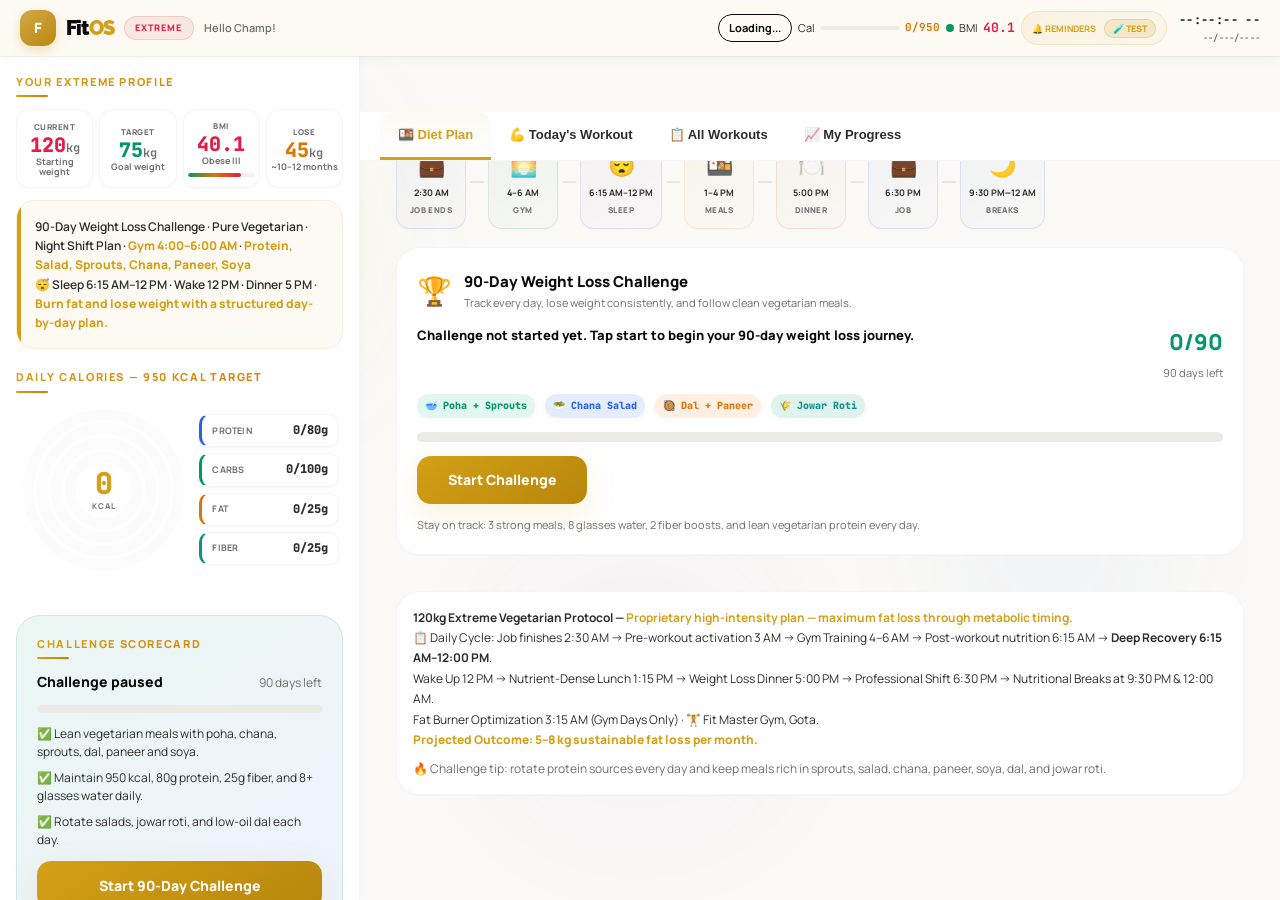
==== index.html @ 6ec1f589 "Add files via upload" ====
<!doctype html>
<html lang="en">
  <head>
    <meta charset="UTF-8" />
    <meta
      name="viewport"
      content="width=device-width, initial-scale=1.0, viewport-fit=cover"
    />
    <link rel="manifest" href="manifest.json" />
    <meta name="mobile-web-app-capable" content="yes" />
    <meta name="apple-mobile-web-app-capable" content="yes" />
    <meta
      name="apple-mobile-web-app-status-bar-style"
      content="black-translucent"
    />
    <meta name="theme-color" content="#C6920A" />
    <meta name="apple-mobile-web-app-title" content="FitOS" />
    <title>FitOS — 90-Day Weight Loss Challenge</title>
    <link
      href="https://fonts.googleapis.com/css2?family=Inter:wght@400;700;900&family=Manrope:wght@400;500;600;700;800&family=Raleway:wght@700;800;900&family=JetBrains+Mono:wght@500;600;700&display=swap"
      rel="stylesheet"
    />
    <link rel="icon" href="Image/logo-new.png" type="image/png" />
    <link rel="stylesheet" href="style.css" />
    
  </head>

  <body id="fitos-app">
    <!-- Ambient Glow Orbs -->
    <div class="orb orb-1"></div>
    <div class="orb orb-2"></div>
    <div class="orb orb-3"></div>
    <div class="layout">
      <!-- ============================================================
     TOPBAR
     ============================================================ -->
      <header class="topbar">
        <div class="logo">
          <div class="lm">F</div>
          <div class="lt">Fit<em>OS</em></div>
          <div class="xbadge">EXTREME</div>
          <div id="aiGreeting" class="ai-greeting">Hello Champ!</div>
        </div>
        <div class="topright">
          <div class="dc" id="dayChip">Loading...</div>
          <div class="cstrip">
            <span>Cal</span>
            <div class="cbar-wrap">
              <div class="cbar-fill" id="topBar" style="width: 0"></div>
            </div>
            <span class="cv" id="topVal">0/950</span>
          </div>
          <div class="bmi-b">
            <div class="pulse"></div>
            <span>BMI</span><span class="bmi-v">40.1</span>
          </div>
          <button
            class="btn-reminders"
            onclick="requestNotificationPermission()"
            style="display:flex; align-items:center; gap:8px;"
          >
            <span>🔔 REMINDERS</span>
            <span onclick="event.stopPropagation(); testNotification();" style="padding:2px 8px; background:rgba(212,160,23,0.15); border-radius:12px; font-size:9px; border:1px solid rgba(212,160,23,0.3); font-weight:800; cursor:pointer;">🧪 TEST</span>
          </button>
        </div>
        <div class="clkwrap">
          <div class="clk" id="clk">--:--:-- --</div>
          <div class="datelbl" id="dateLbl">--/---/----</div>
        </div>
      </header>

      <!-- ============================================================
     SIDEBAR (desktop) / Stats Panel (mobile)
     ============================================================ -->
      <aside class="sidebar" id="sidebarPanel">
        <div>
          <div class="sh">Your Extreme Profile</div>
          <div class="pgrid">
            <div class="pc">
              <div class="pc-l">Current</div>
              <div class="pc-v pc-red">
                120<span class="fs-xs t3">kg</span>
              </div>
              <div class="pc-s">Starting weight</div>
            </div>
            <div class="pc">
              <div class="pc-l">Target</div>
              <div class="pc-v pc-green">
                75<span class="fs-xs t3">kg</span>
              </div>
              <div class="pc-s">Goal weight</div>
            </div>
            <div class="pc">
              <div class="pc-l">BMI</div>
              <div class="pc-v" style="color: var(--red)">40.1</div>
              <div class="pc-s">Obese III</div>
              <div class="bmibar">
                <div class="bmif" style="width: 80%"></div>
              </div>
            </div>
            <div class="pc">
              <div class="pc-l">Lose</div>
              <div class="pc-v pc-amber">
                45<span class="fs-xs t3">kg</span>
              </div>
              <div class="pc-s">~10–12 months</div>
            </div>
          </div>
          <div class="premark">
            90-Day Weight Loss Challenge · Pure Vegetarian · Night Shift Plan ·
            <span>Gym 4:00–6:00 AM</span> · <span>Protein, Salad, Sprouts, Chana, Paneer, Soya</span><br />😴
            Sleep 6:15 AM–12 PM · Wake 12 PM · Dinner 5 PM ·
            <span>Burn fat and lose weight with a structured day-by-day plan.</span>
          </div>
        </div>

        <div>
          <div class="sh">Daily Calories — 950 kcal Target</div>
          <div class="dash-top">
            <div class="ring-c">
              <div class="rb-wrap">
                <svg viewBox="0 0 120 120" style="transform: rotate(-90deg)">
                  <!-- Background Circles -->
                  <circle
                    cx="60"
                    cy="60"
                    r="54"
                    fill="none"
                    stroke="var(--bd)"
                    stroke-width="8"
                    opacity="0.3"
                  />
                  <circle
                    cx="60"
                    cy="60"
                    r="44"
                    fill="none"
                    stroke="var(--bd)"
                    stroke-width="8"
                    opacity="0.3"
                  />
                  <circle
                    cx="60"
                    cy="60"
                    r="34"
                    fill="none"
                    stroke="var(--bd)"
                    stroke-width="8"
                    opacity="0.3"
                  />
                  <circle
                    cx="60"
                    cy="60"
                    r="24"
                    fill="none"
                    stroke="var(--bd)"
                    stroke-width="8"
                    opacity="0.3"
                  />

                  <!-- Progress Rings (2*PI*R) -->
                  <circle
                    id="ringP"
                    cx="60"
                    cy="60"
                    r="54"
                    fill="none"
                    stroke="var(--blue)"
                    stroke-width="8"
                    stroke-dasharray="339.3"
                    stroke-dashoffset="339.3"
                    stroke-linecap="round"
                    style="transition: stroke-dashoffset 1s ease"
                  />
                  <circle
                    id="ringC"
                    cx="60"
                    cy="60"
                    r="44"
                    fill="none"
                    stroke="var(--green)"
                    stroke-width="8"
                    stroke-dasharray="276.5"
                    stroke-dashoffset="276.5"
                    stroke-linecap="round"
                    style="transition: stroke-dashoffset 1s ease"
                  />
                  <circle
                    id="ringF"
                    cx="60"
                    cy="60"
                    r="34"
                    fill="none"
                    stroke="var(--amber)"
                    stroke-width="8"
                    stroke-dasharray="213.6"
                    stroke-dashoffset="213.6"
                    stroke-linecap="round"
                    style="transition: stroke-dashoffset 1s ease"
                  />
                  <circle
                    id="ringFib"
                    cx="60"
                    cy="60"
                    r="24"
                    fill="none"
                    stroke="var(--teal)"
                    stroke-width="8"
                    stroke-dasharray="150.8"
                    stroke-dashoffset="150.8"
                    stroke-linecap="round"
                    style="transition: stroke-dashoffset 1s ease"
                  />
                </svg>
                <div class="ri">
                  <div class="ri-n" id="calVal">0</div>
                  <div class="ri-l">kcal</div>
                </div>
              </div>
            </div>

            <div class="macro-grid-alpha">
              <div class="m-chip protein">
                <span class="m-val" id="vP">0/80g</span>
                <span class="m-lbl">Protein</span>
              </div>
              <div class="m-chip carbs">
                <span class="m-val" id="vC">0/100g</span>
                <span class="m-lbl">Carbs</span>
              </div>
              <div class="m-chip fat">
                <span class="m-val" id="vF">0/25g</span>
                <span class="m-lbl">Fat</span>
              </div>
              <div class="m-chip fiber">
                <span class="m-val" id="vFib">0/25g</span>
                <span class="m-lbl">Fiber</span>
              </div>
            </div>
          </div>
        </div>

        <div class="p-card challenge-scorecard" id="sidebarChallenge" style="margin-bottom:16px;">
          <div class="sh">Challenge Scorecard</div>
          <div id="sidebarChallengeContent"></div>
        </div>

        <div>
          <div class="sh">Water Tracker — Monthly Progress</div>
          <div class="wgrid" id="wgrid" style="min-height: 200px;"></div>
        </div>

        <div>
          <div class="sh">Isabgol (Psyllium Husk) — 2× Daily</div>
          <div class="irow">
            <button class="ib" onclick="togIsab(0)" id="isab0">
              <span class="ib-ico">🌾</span>
              <div class="ib-l">Dose 1</div>
              <div class="ib-t">1:00 PM</div>
            </button>
            <button class="ib" onclick="togIsab(1)" id="isab1">
              <span class="ib-ico">🌾</span>
              <div class="ib-l">Dose 2</div>
              <div class="ib-t">4:00 PM</div>
            </button>
          </div>
          <div class="isab-note">
            2 tsp isabgol in 300ml warm water — stir fast, drink IMMEDIATELY.
            Reduces hunger by 30–40%.
          </div>
        </div>

        <div>
          <div class="sh">Supplements Schedule</div>
          <div class="sql">
            <div class="sq">
              <div class="sd" style="background: var(--green)"></div>
              <div class="sn">Jeera · Saunf · Ajwain</div>
              <div class="st">12:15 PM · 3:30 PM</div>
            </div>
            <div class="sq">
              <div class="sd" style="background: var(--teal)"></div>
              <div class="sn">Isabgol (2×)</div>
              <div class="st">1:00 PM · 4:00 PM</div>
            </div>
            <div class="sq">
              <div class="sd" style="background: var(--amber)"></div>
              <div class="sn">Apple Cider Vinegar (2×)</div>
              <div class="st">6:00 AM (post-gym) · 4:15 PM</div>
            </div>
            <div class="sq">
              <div class="sd" style="background: var(--purple)"></div>
              <div class="sn">Fat Burner Tablet</div>
              <div class="st">3:15 AM (gym days only)</div>
            </div>
            <div class="sq">
              <div class="sd" style="background: var(--teal)"></div>
              <div class="sn">Green Tea</div>
              <div class="st">12:00 AM (night shift)</div>
            </div>
          </div>
        </div>

        <div style="padding-bottom:8px">
          <div class="sh">Weekly Workout Split</div>
          <div class="wk" id="weekGrid"></div>
        </div>

        <div style="padding-bottom:16px">
          <div class="sh">⚖️ Today's Weight — Log It</div>
          <div class="p-card wt-entry-box" >
            <div
              style="display:flex;justify-content:space-between;align-items:flex-start"
            >
              <div>
                <div class="wt-current-lbl">Current Weight</div>
                <div
                  class="wt-current-val"
                  id="wtCurVal"
                  
                >
                  —
                </div>
                <div
                  class="wt-lost"
                  id="wtLostLbl"
                  
                ></div>
              </div>
              <div style="text-align: right">
                <div class="wt-current-lbl">Target</div>
                <div
                  style="font-family:var(--mono);font-size:var(--fs-xl);font-weight:900;color:var(--green)"
                >
                  75.0 kg
                </div>
                <div
                  class="wt-current-lbl"
                  id="wtRemain"
                  
                ></div>
              </div>
            </div>
            <div
              class="wt-entry-row"
              style="margin-top:12px;display:flex;gap:8px"
            >
              <input
                class="wt-input"
                type="number"
                id="wtInput"
                placeholder="119.5"
                step="0.1"
                min="50"
                max="200"
                
              />
              <button
                class="wt-save-btn"
                onclick="saveWeight()"
                
              >
                Log ✓
              </button>
            </div>
          </div>
        </div>

        <div style="padding-bottom:16px">
          <div class="sh">⚙️ App Settings & Data</div>
          <div style="display:grid;grid-template-columns:1fr 1fr;gap:8px">
            <button
              class="wt-save-btn"
              style="background:var(--bg3);color:var(--t2);border:1px solid var(--bd)"
              onclick="exportData()"
            >
              💾 Backup
            </button>
            <button
              class="wt-save-btn"
              style="background:var(--bg3);color:var(--t2);border:1px solid var(--bd)"
              onclick="document.getElementById('importInp').click()"
            >
              📂 Restore
            </button>
            <input
              type="file"
              id="importInp"
              style="display: none"
              onchange="importData(event)"
              accept=".json"
            />
          </div>
        </div>
      </aside>

      <!-- ============================================================
     MAIN CONTENT
     ============================================================ -->
      <main class="main" id="mainArea">
        <div class="tabbar" id="desktopTabbar">
          <button class="tab on" onclick="showTab('diet', this)">
            🍱 Diet Plan
          </button>
          <button class="tab" onclick="showTab('workout', this)">
            💪 Today's Workout
          </button>
          <button class="tab" onclick="showTab('allworkouts', this)">
            📋 All Workouts
          </button>
          <button class="tab" onclick="showTab('progress', this)">
            📈 My Progress
          </button>
        </div>

        <div class="tc on" id="tc-diet">
          <!-- Day Schedule Strip -->
          <div class="day-strip-wrap">
            <div class="day-strip">
              <div class="ds-node n-job">
                <div class="ds-ico">💼</div>
                <div class="ds-time">2:30 AM</div>
                <div class="ds-lbl">Job Ends</div>
              </div>
              <div class="ds-conn"></div>
              <div class="ds-node n-gym">
                <div class="ds-ico">🌅</div>
                <div class="ds-time">4–6 AM</div>
                <div class="ds-lbl">GYM</div>
              </div>
              <div class="ds-conn"></div>
              <div class="ds-node n-sleep">
                <div class="ds-ico">😴</div>
                <div class="ds-time">6:15 AM–12 PM</div>
                <div class="ds-lbl">SLEEP</div>
              </div>
              <div class="ds-conn"></div>
              <div class="ds-node n-meal">
                <div class="ds-ico">🍱</div>
                <div class="ds-time">1–4 PM</div>
                <div class="ds-lbl">Meals</div>
              </div>
              <div class="ds-conn"></div>
              <div class="ds-node n-dinner">
                <div class="ds-ico">🍽️</div>
                <div class="ds-time">5:00 PM</div>
                <div class="ds-lbl">Dinner</div>
              </div>
              <div class="ds-conn"></div>
              <div class="ds-node n-job">
                <div class="ds-ico">💼</div>
                <div class="ds-time">6:30 PM</div>
                <div class="ds-lbl">Job</div>
              </div>
              <div class="ds-conn"></div>
              <div class="ds-node n-job">
                <div class="ds-ico">🌙</div>
                <div class="ds-time">9:30 PM‒12 AM</div>
                <div class="ds-lbl">Breaks</div>
              </div>
            </div>
          </div>

          <div class="p-card challenge-card" id="challengeCard" style="margin-bottom:18px;">
            <div style="display:flex;align-items:center;gap:12px;margin-bottom:12px;">
              <div style="font-size:28px;">🏆</div>
              <div>
                <div style="font-size:15px;font-weight:900;color:var(--t);">90-Day Weight Loss Challenge</div>
                <div style="font-size:11px;color:var(--t3);">Track every day, lose weight consistently, and follow clean vegetarian meals.</div>
              </div>
            </div>
            <div id="challengeSummary" style="font-size:13px;color:var(--t2);line-height:1.6;"></div>
          </div>

          <div class="tl" id="dietTL"></div>
          <div class="foot">
            <strong>120kg Extreme Vegetarian Protocol —</strong>
            <span class="highlight"
              >Proprietary high-intensity plan — maximum fat loss through
              metabolic timing.</span
            ><br />
            📋 Daily Cycle: Job finishes 2:30 AM → Pre-workout activation 3 AM →
            Gym Training 4–6 AM → Post-workout nutrition 6:15 AM →
            <strong>Deep Recovery 6:15 AM–12:00 PM</strong>.<br />
            Wake Up 12 PM → Nutrient-Dense Lunch 1:15 PM → Weight Loss Dinner
            5:00 PM → Professional Shift 6:30 PM → Nutritional Breaks at 9:30 PM
            & 12:00 AM.<br />
            Fat Burner Optimization 3:15 AM (Gym Days Only) · 🏋️ Fit Master Gym,
            Gota.<br />
            <span class="highlight" style="font-weight: 900"
              >Projected Outcome: 5–8 kg sustainable fat loss per month.</span
            >
            <div style="margin-top:10px;font-size:12px;color:var(--t3);line-height:1.5;">
              🔥 Challenge tip: rotate protein sources every day and keep meals rich in sprouts, salad, chana, paneer, soya, dal, and jowar roti.
            </div>
          </div>
        </div>

        <div class="tc" id="tc-workout">
          <div id="wocontent"></div>
        </div>
        <div class="tc" id="tc-rest">
          <div id="restcontent"></div>
        </div>

        <div class="tc" id="tc-allworkouts">
          <div id="allworkoutscontent"></div>
        </div>

        <div class="tc" id="tc-progress">
          <div id="progressContent"></div>
        </div>
      </main>
    </div>
    <!-- /.layout -->

    <!-- ============================================================
     BOTTOM NAV (mobile only)
     ============================================================ -->
    <nav class="botnav" id="botnav">
      <button class="bntab on" id="bn-diet" onclick="mobTab('diet', this)">
        <span class="bnico">🍱</span>
        <span class="bnlbl">Diet</span>
      </button>
      <button class="bntab" id="bn-workout" onclick="mobTab('workout', this)">
        <span class="bnico">💪</span>
        <span class="bnlbl">Workout</span>
      </button>
      <button
        class="bntab"
        id="bn-allworkouts"
        onclick="mobTab('allworkouts', this)"
      >
        <span class="bnico">📋</span>
        <span class="bnlbl">All Plans</span>
      </button>
      <button class="bntab" id="bn-progress" onclick="mobTab('progress', this)">
        <span class="bnico">📈</span>
        <span class="bnlbl">Progress</span>
      </button>
      <button class="bntab" id="bn-stats" onclick="mobTab('stats', this)">
        <span class="bnico">📊</span>
        <span class="bnlbl">Stats</span>
      </button>
    </nav>

    <!-- Hyper-Advanced AI Rest Timer Overlay -->
    <div id="restTimerOverlay" class="rest-timer-overlay">
      <div
        style="font-size:14px;font-weight:800;letter-spacing:.1em;color:var(--gold);margin-bottom:20px;text-transform:uppercase"
      >
        RESTING...
      </div>
      <div class="rest-timer-ring">
        <svg
          width="180"
          height="180"
          viewBox="0 0 180 180"
          style="transform: rotate(-90deg)"
        >
          <circle
            cx="90"
            cy="90"
            r="80"
            fill="none"
            stroke="rgba(255,255,255,0.1)"
            stroke-width="8"
          ></circle>
          <circle
            id="timerRing"
            cx="90"
            cy="90"
            r="80"
            fill="none"
            stroke="var(--gold)"
            stroke-width="8"
            stroke-dasharray="502.6"
            stroke-dashoffset="0"
            stroke-linecap="round"
            style="transition: stroke-dashoffset 1s linear"
          ></circle>
        </svg>
        <div id="timerVal" class="rest-timer-val">60</div>
      </div>
      <div
        style="margin-top:28px;display:flex;gap:8px"
      >
        <button onclick="skipRest()" class="rest-timer-btn">Skip Rest</button>
      </div>
    </div>
    <script src="script.js"></script>
  </body>
</html>
---- style.css ----
/* ============================================================
   FitOS — Premium Mobile App CSS v2
   ============================================================ */

/* RESET */
*,*::before,*::after{box-sizing:border-box;margin:0;padding:0;-webkit-tap-highlight-color:transparent;outline:none}

:root{
  --bg:#faf9f6;--bg2:#ffffff;--bg3:#f4f3f0;--bg4:#eceae5;
  --bd:rgba(0,0,0,.04);--bd2:rgba(0,0,0,.08);--bd3:rgba(0,0,0,.15);
  --t:#0a0a0a;--t2:#2d2d2d;--t3:#6e6e6e;
  --gold:#d4a017;--gold-d:#b8860b;--gold-b:rgba(212,160,23,.1);
  --red:#e11d48;--blue:#2563eb;--green:#059669;--amber:#d97706;
  --purple:#7c3aed;--teal:#0d9488;--orange:#f59e0b;
  --mono:"JetBrains Mono",monospace;
  --r-sm:10px;--r-md:14px;--r-lg:18px;--r-xl:24px;--r-2xl:30px;
  --shadow-sm:0 1px 3px rgba(0,0,0,.02),0 1px 2px rgba(0,0,0,.01);
  --shadow-md:0 4px 12px rgba(0,0,0,.05),0 2px 4px rgba(0,0,0,.02);
  --shadow-lg:0 20px 40px rgba(0,0,0,.08),0 10px 20px rgba(0,0,0,0.04);
  --shadow-gold:0 10px 30px rgba(212,160,23,.15);
}

html{scroll-behavior:smooth;-webkit-text-size-adjust:100%;overscroll-behavior-y:none;-webkit-overflow-scrolling:touch}
body{font-family:"Manrope","Inter",-apple-system,BlinkMacSystemFont,sans-serif;background:var(--bg);color:var(--t);font-size:14px;line-height:1.6;overflow-x:hidden;-webkit-font-smoothing:antialiased;text-rendering:optimizeLegibility}

::-webkit-scrollbar{width:3px;height:3px}
::-webkit-scrollbar-track{background:transparent}
::-webkit-scrollbar-thumb{background:rgba(212,168,71,.2);border-radius:4px}
*{scrollbar-color:rgba(212,168,71,.2) transparent;scrollbar-width:thin}
h1,h2,h3,h4,h5,h6,.mcnm,.exnm,.gymb-title,.wo-day,.sn,.scn{font-size:13px;font-weight:800;line-height:1.3;word-break:break-word;text-align:left!important;white-space:normal!important;}

/* ============================================================
   ANIMATIONS
   ============================================================ */
@keyframes fup{from{opacity:0;transform:translateY(16px)}to{opacity:1;transform:translateY(0)}}
@keyframes logoPulse{0%{box-shadow:0 0 0 0 rgba(212,168,71,.5)}70%{box-shadow:0 0 0 8px transparent}100%{box-shadow:0 0 0 0 transparent}}
@keyframes badgePulse{0%,100%{opacity:1}50%{opacity:.7}}
@keyframes gradientShift{0%{background-position:0% 50%}50%{background-position:100% 50%}100%{background-position:0% 50%}}
@keyframes pl{0%,100%{box-shadow:0 0 0 0 rgba(5,150,105,.6)}60%{box-shadow:0 0 0 6px transparent}}
@keyframes shimmer{0%{background-position:-500px 0}100%{background-position:500px 0}}
@keyframes waterDrop{0%,100%{transform:scale(1)}50%{transform:scale(1.15)}}
@keyframes pulseGlow{0%,100%{box-shadow:0 0 0 0 rgba(198,146,10,.35)}50%{box-shadow:0 0 0 8px rgba(198,146,10,0)}}
@keyframes slideUp{from{opacity:0;transform:translateY(30px) scale(.97)}to{opacity:1;transform:translateY(0) scale(1)}}
@keyframes fadeIn{from{opacity:0}to{opacity:1}}
@keyframes dotPulse{0%,100%{transform:scale(1);box-shadow:0 0 0 0 rgba(212,160,23,.4)}50%{transform:scale(1.2);box-shadow:0 0 0 6px rgba(212,160,23,0)}}
@keyframes staggeredEntry{from{opacity:0;transform:translateY(24px) scale(.98)}to{opacity:1;transform:translateY(0) scale(1)}}
@media(prefers-reduced-motion:reduce){*{animation:none!important;transition:none!important}}

/* ============================================================
   MOBILE-FIRST LAYOUT
   ============================================================ */
.layout{display:flex;flex-direction:column;min-height:100vh;min-height:100dvh;padding-top:56px;padding-bottom:72px}
.orb{display:none}

/* ============================================================
   TOPBAR — Premium Glass Header
   ============================================================ */
.topbar{position:fixed;top:0;left:0;right:0;height:60px;z-index:99998;display:flex;align-items:center;padding:0 16px;gap:12px;background:rgba(255,255,255,0.94);backdrop-filter:saturate(180%) blur(20px);-webkit-backdrop-filter:saturate(180%) blur(20px);box-shadow:0 1px 0 var(--bd),0 4px 12px rgba(0,0,0,0.03);transition:all 0.3s ease}
.logo{display:flex;align-items:center;gap:10px;margin-right:auto;min-width:0}
.lm{width:36px;height:36px;background:linear-gradient(145deg,#d4a847,#b8880f);border-radius:12px;font-family:var(--mono);font-size:14px;font-weight:800;color:#fff;display:flex;align-items:center;justify-content:center;flex-shrink:0;animation:logoPulse 3s infinite cubic-bezier(.66,0,0,1);box-shadow:0 4px 12px rgba(198,146,10,.25)}
.lt{font-family:"Raleway",sans-serif;font-size:20px;font-weight:900;letter-spacing:-.8px;color:var(--t);white-space:nowrap}
.lt em{color:var(--gold);font-style:normal}
.xbadge{font-size:9px;font-weight:900;letter-spacing:.12em;text-transform:uppercase;background:rgba(185,28,28,0.08);color:var(--red);border:1px solid rgba(220,38,38,0.15);padding:4px 10px;border-radius:24px;flex-shrink:0;animation:badgePulse 2.5s infinite;display:none}
.ai-greeting{display:none;font-size:12px;color:var(--t3);font-weight:600}
.topright{display:flex;align-items:center;gap:6px}
.topright .dc,.topright .cstrip,.topright .bmi-b{display:none}
.btn-reminders{font-size:9px;padding:6px 10px;border-radius:20px;background:linear-gradient(135deg,rgba(198,146,10,.08),rgba(198,146,10,.04));color:var(--gold);border:1px solid rgba(198,146,10,.15);cursor:pointer;font-weight:700;white-space:nowrap;min-height:34px;display:flex;align-items:center;gap:3px;transition:all .2s ease;font-family:inherit}
.btn-reminders:active{transform:scale(.95);background:rgba(198,146,10,.12)}
.clkwrap{display:flex;flex-direction:column;align-items:flex-end;gap:1px}
.clk{font-family:var(--mono);font-size:12px;font-weight:700;letter-spacing:.03em;color:var(--t);white-space:nowrap}
.datelbl{font-family:var(--mono);font-size:9px;font-weight:600;color:var(--t3);white-space:nowrap;letter-spacing:.02em}

/* Topbar desktop elements */
.dc{font-size:11px;font-weight:700;padding:4px 10px;border-radius:20px;border:1px solid;white-space:nowrap}
.cstrip{display:flex;align-items:center;gap:5px;font-size:11px;color:var(--t2)}
.cbar-wrap{width:80px;height:4px;background:rgba(0,0,0,.06);border-radius:2px;overflow:hidden}
.cbar-fill{height:100%;background:linear-gradient(90deg,var(--amber),var(--red),var(--amber));background-size:200% 100%;border-radius:2px;transition:width .8s cubic-bezier(.34,1.56,.64,1);animation:gradientShift 3s ease infinite}
.cv{font-family:var(--mono);font-size:11px;font-weight:700;color:var(--amber)}
.bmi-b{display:flex;align-items:center;gap:5px;font-size:11px;color:var(--t2)}
.bmi-v{font-family:var(--mono);font-size:13px;font-weight:700;color:var(--red)}
.pulse{width:8px;height:8px;background:var(--green);border-radius:50%;flex-shrink:0;animation:pl 2s infinite}
.vbadge{font-size:10px;font-weight:800;letter-spacing:.06em;text-transform:uppercase;background:var(--gd);color:var(--green);border:1px solid rgba(5,150,105,.2);padding:3px 8px;border-radius:20px;flex-shrink:0}

/* ============================================================
   DESKTOP TABBAR (hidden mobile)
   ============================================================ */
.tabbar{display:none;visibility:hidden;height:0;overflow:hidden}
.tab{padding:12px 18px;font-size:13px;font-weight:700;color:var(--t2);cursor:pointer;border:none;border-bottom:3px solid transparent;background:none;transition:all .25s ease;display:flex;align-items:center;gap:5px;white-space:nowrap;min-height:48px;-webkit-user-select:none;user-select:none;border-radius:var(--r-md) var(--r-md) 0 0;position:relative}
.tab:hover{color:var(--t);background:rgba(198,146,10,.05);border-bottom-color:rgba(198,146,10,.25)}
.tab:active{transform:scale(.98)}
.tab.on{color:var(--gold);background:linear-gradient(180deg,rgba(198,146,10,.06),transparent);border-bottom-color:var(--gold);font-weight:800}
.tab.on::after{content:"";position:absolute;bottom:-3px;left:50%;transform:translateX(-50%);width:50%;height:3px;background:var(--gold);border-radius:2px 2px 0 0}

/* ============================================================
   SIDEBAR — Stats Panel
   ============================================================ */
.sidebar{display:none;padding:18px 16px;flex-direction:column;gap:20px;background:var(--bg2);overflow-y:auto;-webkit-overflow-scrolling:touch}
.sidebar.mob-visible{display:flex;animation:slideUp .4s ease}

/* Section Headers — Premium gradient text */
.sh{font-size:11px;letter-spacing:.15em;text-transform:uppercase;font-weight:800;margin-bottom:12px;background:linear-gradient(135deg,var(--gold),var(--amber));-webkit-background-clip:text;-webkit-text-fill-color:transparent;background-clip:text;line-height:1.4;position:relative;padding-bottom:8px}
.sh::after{content:"";position:absolute;bottom:0;left:0;width:32px;height:2px;background:linear-gradient(90deg,var(--gold),var(--amber));border-radius:1px}

/* Profile Grid — Glassmorphism cards */
.pgrid{display:grid;grid-template-columns:repeat(4,1fr);gap:6px;margin-bottom:12px}
.pc{background:var(--bg2);border:1px solid var(--bd);border-radius:14px;padding:10px 4px;text-align:center;display:flex;flex-direction:column;align-items:center;justify-content:center;gap:1px;transition:all .25s ease;box-shadow:var(--shadow-sm);animation:fup .4s ease both}
.pc:nth-child(1){animation-delay:.05s}.pc:nth-child(2){animation-delay:.1s}.pc:nth-child(3){animation-delay:.15s}.pc:nth-child(4){animation-delay:.2s}
.pc:active{transform:scale(.97);box-shadow:none}
.pc-l{font-size:8px;color:var(--t3);font-weight:800;letter-spacing:.06em;text-transform:uppercase;margin-bottom:0}
.pc-v{font-family:var(--mono);font-size:20px;font-weight:900;line-height:1}
.pc-s{font-size:9px;color:var(--t3);margin-top:1px;font-weight:700;line-height:1.1;white-space:normal!important;word-break:break-word!important;width:100%}
.pc-red{color:var(--red)}.pc-green{color:var(--green)}.pc-amber{color:var(--amber)}
.fs-xs{font-size:12px;font-weight:600}.t3{color:var(--t3)}
.bmibar{height:4px;background:rgba(0,0,0,.05);border-radius:2px;overflow:hidden;margin-top:6px;width:100%}
.bmif{height:100%;background:linear-gradient(90deg,var(--green),var(--amber),var(--red));border-radius:2px}
.premark{font-size:12px;color:var(--t2);font-weight:600;line-height:1.6;background:rgba(212,160,23,.05);border:1px solid var(--gold-b);border-radius:18px;padding:16px 18px;margin-top:12px;text-align:left!important;word-break:break-word;box-shadow:var(--shadow-sm);position:relative;overflow:hidden}
.premark::before{content:"";position:absolute;left:0;top:0;bottom:0;width:4px;background:var(--gold)}
.premark span{color:var(--gold);font-weight:800;font-style:normal;display:inline;font-size:12px}

/* DASHBOARD TOP: Side-by-side Ring & Macros */
.dash-top{display:flex;align-items:center;justify-content:space-between;gap:12px;margin-bottom:20px;padding:0 4px}

/* Calorie Ring — Adjusted for side-by-side */
.ring-c{display:flex;justify-content:center;flex:1.2;min-width:0}
.rb-wrap{position:relative;width:140px;height:140px}
.rb-wrap svg{width:100%;height:100%}
.ri{position:absolute;top:50%;left:50%;transform:translate(-50%,-50%);text-align:center}
.ri-n{font-family:var(--mono);font-size:26px;font-weight:900;color:var(--gold);line-height:1}
.ri-l{font-size:8px;color:var(--t3);margin-top:2px;font-weight:700;text-transform:uppercase;letter-spacing:.1em}

/* Macro Grid — Vertical Stack */
.macro-grid-alpha{display:flex;flex-direction:column;gap:6px;flex:1;min-width:0}
.m-chip{background:var(--bg2);border:1px solid var(--bd);border-radius:10px;padding:6px 10px;text-align:left;display:flex;align-items:center;justify-content:space-between;gap:6px;transition:all .2s ease;box-shadow:var(--shadow-sm);min-width:0;overflow:hidden;flex-direction:row!important;}
.m-chip .m-val{font-size:12px;font-weight:800;color:var(--t2);order:2}
.m-chip .m-lbl{font-size:9px;font-weight:700;color:var(--t3);text-transform:uppercase;order:1}
.m-chip:active{transform:scale(.97)}
.m-chip.protein{border-left:3px solid var(--blue)}.m-chip.carbs{border-left:3px solid var(--green)}.m-chip.fat{border-left:3px solid var(--amber)}.m-chip.fiber{border-left:3px solid var(--teal)}
.m-val{font-family:var(--mono);font-size:12px;font-weight:800;color:var(--t);white-space:nowrap;text-overflow:ellipsis;}
.m-lbl{font-size:8px;font-weight:700;color:var(--t3);text-transform:uppercase;letter-spacing:.02em;white-space:nowrap;text-overflow:ellipsis;}

/* Water Tracker Styles — Consolidated */
.wt-container{background:var(--bg2);border:1px solid var(--bd);border-radius:24px;padding:22px;box-shadow:var(--shadow-lg);position:relative;overflow:hidden;width:100%;box-sizing:border-box}
.wt-header{display:flex;justify-content:space-between;align-items:center;margin-bottom:20px}
.wt-info{flex:1}.wt-count{font-size:24px;font-weight:900;color:var(--blue);line-height:1;margin-bottom:4px}
.wt-unit{font-size:12px;font-weight:800;text-transform:uppercase;opacity:.7;margin-left:2px}
.wt-target{font-size:11px;color:var(--t3);font-weight:700;text-transform:uppercase;letter-spacing:.8px}
.wt-icon{font-size:32px;animation:float 3s ease-in-out infinite;opacity:0.9}
.wt-grid{display:grid;grid-template-columns:repeat(4,1fr);gap:10px;margin-bottom:20px;width:100%}
.wt-glass{border:none;background:var(--bg3);border-radius:12px;height:48px;position:relative;overflow:hidden;cursor:pointer;transition:all 0.3s cubic-bezier(0.4, 0, 0.2, 1);box-shadow:inset 0 1px 3px rgba(0,0,0,0.02)}
.wt-glass.filled{background:rgba(29,78,216,0.1);border:1px solid rgba(29,78,216,0.15)}
.wt-glass-icon{position:relative;z-index:2;font-size:18px;display:flex;align-items:center;justify-content:center;height:100%;transition:transform .3s cubic-bezier(.175,.885,.32,1.275)}
.wt-glass.filled .wt-glass-icon{transform:scale(1.2)}
.wt-glass-fill{position:absolute;bottom:0;left:0;right:0;height:0;background:linear-gradient(to top,var(--blue),#3b82f6);transition:height .6s cubic-bezier(.34,1.56,.64,1);opacity:0.85;z-index:1}
.wt-glass.filled .wt-glass-fill{height:100%}
.wt-progress{margin-top:16px}
.wt-progress-bar{height:10px;background:var(--bg4);border-radius:20px;overflow:hidden;box-shadow:inset 0 1px 3px rgba(0,0,0,0.04);margin-bottom:8px}
.wt-progress-fill{height:100%;background:linear-gradient(90deg,var(--blue),#60a5fa);border-radius:20px;transition:width .8s cubic-bezier(.34,1.56,.64,1)}
.wt-progress-text{font-size:11px;font-weight:900;color:var(--t3);text-transform:uppercase;letter-spacing:1px;text-align:center}
.wt-status{text-align:center;margin-bottom:12px;font-weight:800;font-size:14px;margin-top:4px}

/* Isabgol — Premium toggle buttons */
.irow{display:flex;gap:10px;animation:fup .5s ease both;animation-delay:.3s}
.ib{flex:1;background:var(--bg2);border:2px solid var(--bd);border-radius:var(--r-xl);padding:14px 10px;text-align:center;cursor:pointer;transition:all .3s cubic-bezier(.34,1.56,.64,1);font-family:inherit;min-height:80px;display:flex;flex-direction:column;align-items:center;justify-content:center;gap:4px;position:relative;overflow:hidden;box-shadow:var(--shadow-sm)}
.ib:active{transform:scale(.95)}
.ib.done{background:linear-gradient(145deg,rgba(13,148,136,.08),rgba(13,148,136,.03));border-color:var(--teal);box-shadow:0 0 0 2px rgba(13,148,136,.12),var(--shadow-sm)}
.ib-ico{font-size:24px;display:block}
.ib-l{font-size:10px;font-weight:800;color:var(--t2);text-transform:uppercase;letter-spacing:.06em}
.ib.done .ib-l{color:var(--teal)}
.ib-t{font-size:9px;color:var(--t3);font-weight:600}
.isab-note{font-size:11px;color:var(--t2);font-style:italic;line-height:1.6;margin-top:10px;background:linear-gradient(135deg,var(--bg3),var(--bg2));border:1px solid var(--bd);border-radius:12px;padding:10px 12px}

/* Supplements — Clean list */
.sql{display:flex;flex-direction:column;gap:6px;animation:fup .5s ease both;animation-delay:.4s}
.sq{display:flex;align-items:center;gap:10px;padding:10px 12px;background:var(--bg2);border:1px solid var(--bd);border-radius:12px;transition:all .2s ease;box-shadow:var(--shadow-sm)}
.sq:active{transform:scale(.98);background:var(--bg3)}
.sd{width:10px;height:10px;border-radius:50%;flex-shrink:0;box-shadow:0 0 0 2px rgba(0,0,0,.06)}
.sn{font-size:13px;font-weight:700;color:var(--t);flex:1;min-width:0}
.st{font-size:10px;color:var(--t3);font-weight:600;white-space:nowrap}

/* Weekly Grid — Horizontal scroll */
.wk{display:flex;gap:4px;overflow-x:auto;padding-bottom:6px;-webkit-overflow-scrolling:touch;scrollbar-width:none}
.wk::-webkit-scrollbar{display:none}
.wd{min-width:52px;flex:1;text-align:center;padding:10px 4px;border-radius:12px;background:var(--bg2);border:1px solid var(--bd);font-size:10px;font-weight:700;cursor:pointer;transition:all .2s ease;display:flex;flex-direction:column;align-items:center;gap:3px;box-shadow:var(--shadow-sm)}
.wd:active{transform:scale(.94)}
.wd.today{border-color:var(--gold);background:linear-gradient(145deg,rgba(198,146,10,.06),transparent);box-shadow:0 0 0 2px rgba(198,146,10,.1)}
.wd-d{font-size:9px;color:var(--t3);text-transform:uppercase;font-weight:800;letter-spacing:.06em}
.wd-m{font-size:12px;font-weight:800;color:var(--t)}
.wd-t{font-size:8px;color:var(--t3);margin-top:1px}

/* Weight Entry — Premium card */
.wt-entry-box{padding:18px!important;border-radius:var(--r-xl)}
.wt-current-lbl{font-size:10px;color:var(--t3);font-weight:700;text-transform:uppercase;letter-spacing:.06em}
.wt-current-val{font-size:28px;font-weight:900;color:var(--gold);font-family:var(--mono)}
.wt-lost{font-size:13px;font-weight:700}
.wt-input{flex:1;padding:12px 14px;border-radius:var(--r-md);border:1.5px solid var(--bd);background:var(--bg3);font-weight:700;font-size:16px;min-height:48px;font-family:inherit;transition:all .2s ease}
.wt-input:focus{border-color:var(--gold);box-shadow:0 0 0 3px rgba(198,146,10,.12);outline:none;background:var(--bg2)}
.wt-save-btn{padding:12px 18px;border-radius:var(--r-md);background:linear-gradient(145deg,var(--gold),var(--gold-d));color:white;border:none;font-weight:800;cursor:pointer;min-height:48px;font-size:14px;transition:all .2s ease;font-family:inherit;box-shadow:var(--shadow-gold)}
.wt-save-btn:active{transform:scale(.96);box-shadow:none}

/* ============================================================
   MAIN CONTENT
   ============================================================ */
.main{flex:1;overflow-y:auto;-webkit-overflow-scrolling:touch;position:relative;z-index:1}
.tc{display:none;padding:16px 14px 100px;max-width:100%;overflow-x:hidden}
.tc.on{display:block;animation:slideUp 0.4s cubic-bezier(0.16, 1, 0.3, 1)}

/* ============================================================
   P-CARDS — Premium card system
   ============================================================ */
.p-card{background:var(--bg2);border:1px solid var(--bd);border-radius:var(--r-xl);padding:20px;box-shadow:var(--shadow-md);position:relative;overflow:visible;margin-bottom:18px;width:100%;box-sizing:border-box;transition:all 0.4s cubic-bezier(0.175, 0.885, 0.32, 1.275)}
.p-card:active{transform:scale(.985);box-shadow:var(--shadow-sm)}
.p-card-header{background:linear-gradient(135deg,rgba(198,146,10,0.06),rgba(198,146,10,0.02));margin:-18px -18px 18px -18px;padding:14px 18px;border-bottom:1px solid var(--bd);border-radius:var(--r-xl) var(--r-xl) 0 0;display:flex;align-items:center;justify-content:space-between}


/* ============================================================
   DAY SCHEDULE STRIP — Horizontal scroll
   ============================================================ */
.day-strip-wrap{overflow-x:auto;-webkit-overflow-scrolling:touch;margin-bottom:16px;scrollbar-width:none;-ms-overflow-style:none;}
.day-strip-wrap::-webkit-scrollbar{display:none}
.day-strip{display:flex;align-items:center;gap:4px;min-width:max-content;padding:2px 0}
.ds-node{min-width:60px;padding:10px 6px;border-radius:14px;text-align:center;background:var(--bg2);border:1px solid var(--bd);display:flex;flex-direction:column;align-items:center;gap:3px;flex-shrink:0;box-shadow:var(--shadow-sm);transition:all .2s ease}
.ds-node:active{transform:scale(.94)}
.n-job{background:linear-gradient(145deg,rgba(29,78,216,.04),rgba(29,78,216,.01));border-color:rgba(29,78,216,.12)}
.n-gym{background:linear-gradient(145deg,rgba(21,128,61,.05),rgba(21,128,61,.01));border-color:rgba(21,128,61,.12)}
.n-sleep{background:linear-gradient(145deg,rgba(109,40,217,.04),rgba(109,40,217,.01));border-color:rgba(109,40,217,.12)}
.n-meal{background:linear-gradient(145deg,rgba(198,146,10,.05),rgba(198,146,10,.01));border-color:rgba(198,146,10,.12)}
.n-dinner{background:linear-gradient(145deg,rgba(180,83,9,.04),rgba(180,83,9,.01));border-color:rgba(180,83,9,.12)}
.ds-ico{font-size:20px}
.ds-time{font-size:9px;font-weight:700;color:var(--t2);white-space:nowrap}
.ds-lbl{font-size:8px;font-weight:800;color:var(--t3);text-transform:uppercase;letter-spacing:.06em}
.ds-conn{width:14px;min-width:14px;height:2px;background:var(--bd2);border-radius:1px;flex-shrink:0}

/* ============================================================
   TIMELINE — Diet tab
   ============================================================ */
/* Timeline — Premium alignment */
.tl{display:flex;flex-direction:column;gap:8px}
.trow{display:flex;align-items:flex-start;gap:14px;padding:16px 0;position:relative;animation:staggeredEntry .5s cubic-bezier(.34,1.56,.64,1) both}
.trow::after{content:"";position:absolute;left:30px;top:54px;bottom:-16px;width:2.5px;background:linear-gradient(180deg, var(--gold) 0%, var(--bd2) 50%, var(--gold) 100%);z-index:0;opacity:0.3}
.tdot{width:12px;height:12px;border-radius:50%;border:3px solid var(--bg2);background:var(--gold);flex-shrink:0;z-index:2;position:relative}
.tdot.active{animation:dotPulse 2s infinite}
.trow:last-child::after{display:none}
.tt{width:60px;min-width:60px;font-family:var(--mono);font-size:11px;font-weight:800;color:var(--t3);text-align:right;padding-top:16px;flex-shrink:0;letter-spacing:-.2px}
.tdw{width:16px;min-width:16px;display:flex;flex-direction:column;align-items:center;padding-top:16px;z-index:1;flex-shrink:0}
.td{width:12px;height:12px;border-radius:50%;border:2.5px solid var(--gold);background:var(--bg2);z-index:1;box-shadow:0 0 0 3px rgba(198,146,10,.1)}


/* Meal Cards — Premium design */
.mc{background:var(--bg2);border:1px solid var(--bd);border-radius:var(--r-xl);overflow:visible;transition:all .2s ease;box-sizing:border-box;width:100%;box-shadow:var(--shadow-sm)}
.mc:active{transform:scale(.995)}
.mc.done{border-color:rgba(21,128,61,.2);background:linear-gradient(145deg,rgba(21,128,61,.03),var(--bg2))}
.mc.done .mcnm{text-decoration:line-through;opacity:.5}
.mc.skipped{opacity:.5;border-color:var(--bd)}
.mch{display:flex;align-items:flex-start;padding:14px 14px 10px;gap:10px}
.mcico{width:44px;height:44px;min-width:44px;border-radius:13px;display:flex;align-items:center;justify-content:center;font-size:24px;flex-shrink:0;background:var(--bg3)}
.mcnfo{display:flex;flex-direction:column;gap:6px;flex:1;min-width:0}
.mcnm{font-size:15px;font-weight:800;line-height:1.3;color:var(--t)}
.mcsb{font-size:11px;color:var(--t3);line-height:1.4;margin-top:3px}
.mcrt{display:flex;gap:8px;padding:0 14px 12px}
.btn-skip{flex:1;min-height:46px;font-size:13px;font-weight:800;border-radius:13px;text-transform:uppercase;cursor:pointer;background:var(--bg3);border:1.5px solid var(--bd);color:var(--t2);transition:all .2s ease;font-family:inherit;letter-spacing:.03em}
.btn-skip:active{transform:scale(.96);background:var(--bg4)}
.btn-done{flex:1.4;min-height:46px;font-size:13px;font-weight:800;border-radius:13px;text-transform:uppercase;cursor:pointer;background:linear-gradient(145deg,var(--gold),var(--gold-d));color:white;border:none;transition:all .2s ease;font-family:inherit;letter-spacing:.03em;box-shadow:0 2px 8px rgba(198,146,10,.2)}
.btn-done:active{transform:scale(.96);box-shadow:none}
.arb{width:40px;min-width:40px;height:44px;display:flex;align-items:center;justify-content:center;background:var(--bg3);border:1.5px solid var(--bd);border-radius:12px;font-size:16px;padding:0;flex-shrink:0;cursor:pointer;transition:all .2s ease}
.arb:active{transform:scale(.88);background:var(--bg4)}

/* Meal Card Body */
.mcb{padding:0 14px 14px;display:none;overflow:hidden}
.mcb.open,.mc.open .mcb{display:block;animation:fadeIn .25s ease}
.il{padding:8px 0;border-bottom:1px solid var(--bd);font-size:12px;line-height:1.6;color:var(--t2);display:flex;align-items:flex-start;gap:8px}
.il:last-child{border-bottom:none}
.il::before{content:"•";color:var(--gold);font-weight:900;flex-shrink:0;margin-top:1px;font-size:14px}
.opp{padding:10px 14px;font-size:12px;min-height:44px;border-radius:12px;background:var(--bg2);border:1.5px solid var(--bd);margin-top:6px;cursor:pointer;display:flex;align-items:center;gap:8px;width:100%;font-weight:600;color:var(--t2);transition:all .2s ease;font-family:inherit}
.opp:active{transform:scale(.98);background:var(--bg3)}
.opp.sel{background:linear-gradient(145deg,rgba(198,146,10,.06),rgba(198,146,10,.02));border-color:var(--gold);color:var(--gold);font-weight:700}

/* ============================================================
   EXERCISE CARDS
   ============================================================ */
.exlist{display:flex;flex-direction:column;gap:10px}
.sec-hdr{display:flex;align-items:center;gap:10px;margin:16px 0 10px}
.sec-lbl{font-size:9px;font-weight:800;text-transform:uppercase;letter-spacing:.12em;color:var(--t3);white-space:nowrap}
.sec-line{flex:1;height:1px;background:var(--bd)}

.ex-card-new{display:flex;flex-direction:row;align-items:flex-start;gap:12px;padding:14px;flex-wrap:wrap;max-width:100%;overflow:hidden;box-sizing:border-box}
.ex-img-wrap{width:60px;height:60px;min-width:60px;max-width:60px;border-radius:14px;background:var(--bg3);border:1px solid var(--bd);padding:3px;flex-shrink:0;overflow:hidden;display:flex;align-items:center;justify-content:center}
.ex-img-wrap img{width:100%;height:100%;object-fit:contain;border-radius:11px}
.ex-info-new{flex:1;min-width:0;max-width:calc(100% - 76px)}
.exnm,.ex-title-new{font-size:14px;font-weight:800;color:var(--t);line-height:1.3;display:flex;align-items:center;gap:6px;flex-wrap:wrap}
.ex-num-new{width:22px;height:22px;background:linear-gradient(145deg,rgba(198,146,10,.1),rgba(198,146,10,.05));color:var(--gold);border-radius:7px;font-size:10px;font-weight:900;display:flex;align-items:center;justify-content:center;font-family:var(--mono);flex-shrink:0}
.exdt,.ex-desc-new{font-size:11px;color:var(--t3);line-height:1.5;margin-top:4px}
.extbadge{font-size:9px;padding:3px 10px;border-radius:8px;background:rgba(198,146,10,.06);color:var(--gold);font-weight:700;display:inline-block;margin-top:4px}

.ex-actions-new{width:100%;display:flex;align-items:center;gap:8px;flex-wrap:wrap;padding-top:10px;border-top:1px solid var(--bd);margin-top:8px}
.btn-haptic{width:38px;height:38px;min-width:38px;border-radius:11px;font-size:15px;display:flex;align-items:center;justify-content:center;flex-shrink:0;background:var(--bg3);border:1.5px solid var(--bd);cursor:pointer;transition:all .2s ease}
.btn-haptic:active{transform:scale(.88);background:var(--bg4)}

.set-row-new{display:flex;flex-wrap:wrap;gap:6px}
.set-dot-new{width:38px;height:38px;min-width:38px;background:var(--bg3);border:2px solid var(--bd);border-radius:11px;display:flex;align-items:center;justify-content:center;font-family:var(--mono);font-size:13px;font-weight:800;color:var(--t2);cursor:pointer;transition:all .25s cubic-bezier(.34,1.56,.64,1);-webkit-user-select:none;user-select:none}
.set-dot-new:active{transform:scale(.88)}
.set-dot-new.dn{background:linear-gradient(145deg,var(--gold),var(--gold-d));border-color:var(--gold);color:white;box-shadow:0 3px 10px rgba(198,146,10,.25)}

.exck{width:42px;height:42px;font-size:18px;border-radius:13px;flex-shrink:0;background:var(--bg3);border:2px solid var(--bd);display:flex;align-items:center;justify-content:center;cursor:pointer;transition:all .25s cubic-bezier(.34,1.56,.64,1)}
.exck:active{transform:scale(.88)}
.exck.dn{background:linear-gradient(145deg,var(--green),#128a3e);border-color:var(--green);color:white;box-shadow:0 3px 10px rgba(21,128,61,.2)}

/* ============================================================
   WORKOUT HEADER
   ============================================================ */
.wo-header{padding:18px;border-radius:var(--r-xl);margin-bottom:16px;background:linear-gradient(145deg,rgba(198,146,10,.05),rgba(198,146,10,.02));border:1px solid var(--bd);box-sizing:border-box;max-width:100%;overflow:hidden;box-shadow:var(--shadow-sm)}

.wo-meta{font-size:11px;color:var(--t3);font-weight:600;margin-top:4px}
.wo-header .wo-day{white-space:nowrap!important;overflow:hidden;text-overflow:ellipsis;min-width:0;}
.wo-header .wo-meta{white-space:nowrap;overflow:hidden;text-overflow:ellipsis;min-width:0;}
.wo-tip{padding:12px 14px;font-size:12px;border-radius:14px;line-height:1.6;background:var(--bg2);border:1px solid var(--bd);margin-top:12px;color:var(--t2);box-shadow:var(--shadow-sm)}
.wo-stats{display:grid;grid-template-columns:repeat(2,1fr);gap:8px;margin-top:14px}
.ws-item{text-align:center;padding:10px;background:var(--bg2);border:1px solid var(--bd);border-radius:12px;box-shadow:var(--shadow-sm)}
.ws-v{font-family:var(--mono);font-size:20px;font-weight:900;color:var(--gold);line-height:1}
.ws-l{font-size:8px;font-weight:800;color:var(--t3);text-transform:uppercase;letter-spacing:.06em;margin-top:3px}
.progbar{height:6px;border-radius:6px;background:rgba(0,0,0,.05);overflow:hidden;margin-top:10px}
.progfill{height:100%;background:linear-gradient(90deg,var(--gold),var(--amber));border-radius:6px;transition:width .8s ease}

/* ============================================================
   ALL WORKOUTS TAB
   ============================================================ */
.gymb{padding:16px;border-radius:var(--r-xl);background:var(--bg2);border:1px solid var(--bd);max-width:100%;overflow:hidden;margin-bottom:12px;box-sizing:border-box;transition:all .2s ease;cursor:pointer;box-shadow:var(--shadow-sm)}
.gymb:active{transform:scale(.99)}
.gymb-title{font-size:16px;font-weight:800;color:var(--t);line-height:1.3}
.gymb-sub{font-size:12px;color:var(--t3);line-height:1.5;margin-top:4px}
.gymb-tag{display:inline-block;font-size:9px;font-weight:700;padding:3px 10px;border-radius:8px;background:rgba(198,146,10,.06);color:var(--gold);margin-top:8px}

/* ============================================================
   PROGRESS TAB
   ============================================================ */
.prog-stat-grid{display:grid;grid-template-columns:repeat(2,1fr);gap:10px;margin-bottom:16px}
.prog-stat{text-align:center;padding:14px;background:var(--bg2);border:1px solid var(--bd);border-radius:16px;box-shadow:var(--shadow-sm)}
.prog-stat-v{font-family:var(--mono);font-size:28px;font-weight:900;line-height:1;color:var(--gold)}
.prog-stat-l{font-size:9px;font-weight:800;color:var(--t3);text-transform:uppercase;letter-spacing:.06em;margin-top:4px}

/* ============================================================
   FOOTER
   ============================================================ */
.foot{font-size:12px;padding:16px;overflow-wrap:break-word;line-height:1.7;color:var(--t2);background:var(--bg2);border:1px solid var(--bd);border-radius:var(--r-xl);margin-top:18px;box-shadow:var(--shadow-sm)}
.foot .highlight{color:var(--gold);font-weight:700}

/* ============================================================
   BOTTOM NAVIGATION — App-style with indicator
   ============================================================ */
.botnav{display:flex;position:fixed;bottom:0;left:0;right:0;height:72px;z-index:99999;background:rgba(255,255,255,0.98);backdrop-filter:saturate(180%) blur(25px);-webkit-backdrop-filter:saturate(180%) blur(25px);border-top:1px solid var(--bd);box-shadow:0 -2px 16px rgba(0,0,0,0.04);padding:0 12px;padding-bottom:env(safe-area-inset-bottom,0)}
.bntab{flex:1;display:flex;flex-direction:column;align-items:center;justify-content:center;gap:4px;border:none;background:none;cursor:pointer;padding:8px 0;transition:all 0.2s cubic-bezier(0.4, 0, 0.2, 1);border-radius:16px;-webkit-user-select:none;user-select:none;min-height:56px;position:relative;margin:0 2px}
.bntab:active{transform:scale(.9)}
.bntab.on{color:var(--gold)}
.bntab.on::before{content:"";position:absolute;top:4px;left:50%;transform:translateX(-50%);width:24px;height:4px;background:var(--gold);border-radius:2px;box-shadow:0 0 8px rgba(198,146,10,0.3)}
.bntab.on .bnlbl{color:var(--gold);font-weight:900}
.bntab.on .bnico{transform:scale(1.2)}
.bnico{font-size:22px;line-height:1;transition:transform .25s ease;display:flex;align-items:center;justify-content:center;pointer-events:none}
.bnlbl{font-size:10px;font-weight:800;color:var(--t3);transition:color .25s ease;white-space:nowrap;letter-spacing:-0.1px;pointer-events:none;margin-top:2px}

/* ============================================================
   REST TIMER OVERLAY
   ============================================================ */
.rest-timer-overlay{display:none;position:fixed;inset:0;z-index:9999;background:rgba(10,10,10,.96);backdrop-filter:blur(24px);flex-direction:column;align-items:center;justify-content:center;padding:20px}
.rest-timer-overlay.show{display:flex}
.rest-timer-ring{position:relative;display:flex;align-items:center;justify-content:center}
.rest-timer-val{position:absolute;font-family:var(--mono);font-size:52px;font-weight:900;color:white}
.rest-timer-btn{min-height:50px;padding:14px 32px;font-size:14px;font-weight:800;border:2px solid var(--gold);background:transparent;color:var(--gold);border-radius:var(--r-xl);cursor:pointer;text-transform:uppercase;letter-spacing:.1em;transition:all .2s ease;font-family:inherit}
.rest-timer-btn:active{transform:scale(.95);background:rgba(198,146,10,.12)}

/* Macro Bars */
.mbars{display:flex;flex-direction:column;gap:6px;margin-top:10px}
.mr{display:flex;align-items:center;gap:6px}
.ml2{font-size:12px;font-weight:700;width:44px;flex-shrink:0}
.mt{flex:1;height:4px;background:rgba(0,0,0,.05);border-radius:2px;overflow:hidden}
.mf{height:100%;border-radius:2px;transition:width .7s cubic-bezier(.34,1.56,.64,1)}
.mv2{font-family:var(--mono);font-size:11px;color:var(--t2);width:48px;text-align:right;flex-shrink:0}

/* ============================================================
   UTILITIES
   ============================================================ */
.highlight{color:var(--gold);font-weight:700}
.done-tag{font-size:9px;padding:3px 10px;border-radius:8px;background:rgba(21,128,61,.08);color:var(--green);font-weight:700}
.skip-tag{font-size:9px;padding:3px 10px;border-radius:8px;background:rgba(0,0,0,.04);color:var(--t3);font-weight:700}

/* Weight history */
.wt-history{margin-top:16px}
.wt-entry{display:flex;align-items:center;justify-content:space-between;padding:12px 14px;background:var(--bg2);border:1px solid var(--bd);border-radius:12px;margin-bottom:8px;box-shadow:var(--shadow-sm)}
.wt-date{font-size:11px;color:var(--t3);font-weight:600}
.wt-value{font-family:var(--mono);font-size:15px;font-weight:800;color:var(--t)}
.wt-change{font-size:11px;font-weight:700}
.wt-change.loss{color:var(--green)}.wt-change.gain{color:var(--red)}
.wt-del{width:34px;height:34px;display:flex;align-items:center;justify-content:center;border-radius:10px;background:rgba(185,28,28,.05);color:var(--red);border:none;cursor:pointer;font-size:14px;transition:all .2s ease}
.wt-del:active{transform:scale(.88);background:rgba(185,28,28,.12)}

.prog-chart{background:var(--bg2);border:1px solid var(--bd);border-radius:var(--r-xl);padding:16px;margin-bottom:14px;overflow:hidden;box-shadow:var(--shadow-sm)}
.prog-chart canvas{width:100%!important;height:auto!important;max-height:220px}

/* ============================================================
   DESKTOP LAYOUT (≥ 769px)
   ============================================================ */
@media(min-width:769px){
  .layout{display:grid;grid-template-rows:auto 1fr;grid-template-columns:clamp(260px,26vw,340px) 1fr;min-height:100vh;padding:0}
  .topbar{position:sticky;grid-column:1/-1;height:auto;min-height:56px;padding:0 20px}
  .xbadge{display:inline-block}
  .ai-greeting{display:block;font-size:11px;color:var(--t3);font-weight:600;white-space:nowrap}
  .topright .dc,.topright .cstrip,.topright .bmi-b{display:flex}
  .sidebar{display:flex;position:sticky;top:56px;height:calc(100vh - 56px);border-right:1px solid var(--bd);overflow-y:auto;box-shadow:2px 0 8px rgba(0,0,0,.02)}
  .botnav{display:none}
  .tabbar{display:flex;visibility:visible;height:auto;overflow:visible;background:var(--bg2);border-bottom:1px solid var(--bd);padding:0 20px;gap:0;position:sticky;top:56px;z-index:200}
  .main{overflow-y:auto;height:calc(100vh - 56px)}
  .tc{padding:24px 28px;max-width:920px;margin:0 auto}
  .orb{display:block;position:fixed;border-radius:50%;filter:blur(80px);opacity:.06;pointer-events:none;z-index:-1}
  .orb-1{width:300px;height:300px;background:var(--gold);top:10%;left:5%}
  .orb-2{width:200px;height:200px;background:var(--blue);top:50%;right:10%}
  .orb-3{width:250px;height:250px;background:var(--purple);bottom:10%;left:40%}
  .ex-card-new{flex-wrap:nowrap;gap:18px}
  .ex-img-wrap{width:80px;height:80px;min-width:80px;max-width:80px}
  .ex-info-new{max-width:none}
  .ex-actions-new{width:auto;flex-direction:row;border-top:none;padding-top:0;margin-top:0}
  .mcrt{width:auto;margin-left:auto;margin-top:0}
  .trow::after{left:30px}
  .p-card:hover{transform:translateY(-2px);box-shadow:var(--shadow-lg);border-color:var(--bd2)}
  .pc:hover{border-color:var(--bd2);box-shadow:var(--shadow-md);transform:translateY(-2px)}
  .mc:hover{box-shadow:var(--shadow-md);border-color:var(--bd2)}
  .gymb:hover{box-shadow:var(--shadow-md);border-color:var(--bd2);transform:translateY(-1px)}
  .sq:hover{background:var(--bg3);border-color:var(--bd2);transform:translateX(2px)}
  .rb-wrap{width:170px;height:170px}
  .ri-n{font-size:30px}
  .wt-grid{grid-template-columns:repeat(8,1fr)}
  .ds-node{min-width:70px;padding:12px 8px}
  .ds-ico{font-size:22px}
}

@media(min-width:1280px){
  .tc{max-width:1020px;padding:28px 36px}
  .layout{grid-template-columns:360px 1fr}
}

/* ============================================================
   SMALL PHONES (≤ 380px)
   ============================================================ */
@media(max-width:380px){
  .topbar{height:50px;padding:0 10px}
  .layout{padding-top:50px;padding-bottom:62px}
  .lm{width:28px;height:28px;font-size:11px;border-radius:9px}
  .lt{font-size:16px}
  .clk{font-size:10px}
  .botnav{height:62px}
  .bnico{font-size:20px}
  .bnlbl{font-size:9px}
  .ex-img-wrap{width:50px;height:50px;min-width:50px;max-width:50px}
  
  .pc-v{font-size:20px}
  .rb-wrap{width:130px;height:130px}
  .ri-n{font-size:24px}
  .mcnm{font-size:14px}
  .btn-skip,.btn-done{min-height:44px;font-size:12px}
}


/* ============================================================
   JS-GENERATED: PROGRESS TAB
   ============================================================ */
.pulse-glow{animation:pulseGlow 2.5s ease-in-out infinite}
.prog-grid{display:grid;grid-template-columns:repeat(4,1fr);gap:6px;margin-bottom:16px}
.prog-stat{text-align:center;padding:12px 6px;background:var(--bg2);border:1px solid var(--bd);border-radius:14px;box-shadow:var(--shadow-sm);transition:all .2s ease}
.prog-stat:active{transform:scale(.97)}
.prog-stat-v{font-family:var(--mono);font-size:20px;font-weight:900;line-height:1;color:var(--t)}
.prog-stat-l{font-size:8px;font-weight:800;color:var(--t3);text-transform:uppercase;letter-spacing:.06em;margin-top:4px}
.prog-stat-s{font-size:9px;color:var(--t3);margin-top:2px;font-weight:600;white-space:normal!important;word-break:break-word!important;width:100%}

/* Weight Chart */
.wt-chart{background:var(--bg2);border:1px solid var(--bd);border-radius:var(--r-xl);padding:18px;margin-bottom:14px;box-shadow:var(--shadow-sm)}
.wt-chart-title{font-size:11px;font-weight:800;color:var(--t2);text-transform:uppercase;letter-spacing:.1em;margin-bottom:14px}
.wt-bars{display:flex;align-items:flex-end;justify-content:space-around;gap:6px;min-height:90px;padding:0 4px}
.wt-bar-col{display:flex;flex-direction:column;align-items:center;gap:4px;flex:1;min-width:0}
.wt-bar-val{font-family:var(--mono);font-size:10px;font-weight:700;color:var(--t2);white-space:nowrap}
.wt-bar{width:100%;max-width:28px;min-width:12px;background:linear-gradient(to top,var(--gold),rgba(198,146,10,.6));border-radius:6px 6px 2px 2px;transition:height .5s ease;margin:0 auto}
.wt-bar-lbl{font-size:8px;font-weight:700;color:var(--t3);white-space:nowrap}

/* Weight Log List */
.wlog-list{display:flex;flex-direction:column;gap:6px}
.wlog-row{display:flex;align-items:center;gap:10px;padding:10px 14px;background:var(--bg2);border:1px solid var(--bd);border-radius:14px;box-shadow:var(--shadow-sm);transition:all .2s ease}
.wlog-row:active{transform:scale(.99)}
.wlog-date{font-size:11px;color:var(--t3);font-weight:600;min-width:70px;font-family:var(--mono)}
.wlog-kg{font-family:var(--mono);font-size:14px;font-weight:800;color:var(--t);flex:1}
.wlog-delta{font-size:11px;font-weight:700;min-width:40px;text-align:right}
.wlog-del{width:30px;height:30px;display:flex;align-items:center;justify-content:center;border-radius:8px;background:rgba(185,28,28,.05);color:var(--red);border:none;cursor:pointer;font-size:12px;flex-shrink:0;transition:all .2s ease}
.wlog-del:active{transform:scale(.85);background:rgba(185,28,28,.12)}

/* Daily Log Rows */
.dlog-row{display:flex;align-items:center;justify-content:space-between;gap:8px;padding:10px 12px;background:var(--bg2);border:1px solid var(--bd);border-radius:12px;margin-bottom:6px;box-shadow:var(--shadow-sm)}
.dlog-date{font-size:12px;font-weight:700;color:var(--t2);min-width:70px;white-space:nowrap}
.dlog-chips{display:flex;gap:4px;flex-wrap:wrap}
.dlog-chip{font-size:10px;font-weight:700;padding:4px 8px;border-radius:8px;white-space:nowrap}

/* ============================================================
   JS-GENERATED: ALL WORKOUTS TAB
   ============================================================ */
.all-header-premium{background:var(--bg2);overflow:hidden}

/* Anim Keys */
@keyframes float{0%,100%{transform:translateY(0)}50%{transform:translateY(-8px)}}
@keyframes float-sm{0%,100%{transform:translateY(0)}50%{transform:translateY(-4px)}}
/* Schedule circles */
.sc{display:flex;flex-direction:column;align-items:center;gap:4px;min-width:48px;transition:all .2s ease}
.sc:active{transform:scale(.93)}
.scico{width:40px;height:40px;min-width:40px;border-radius:11px;display:flex;align-items:center;justify-content:center;font-size:22px;transition:all .25s ease;flex-shrink:0}
.sc.today .scico{border-color:var(--gold);background:linear-gradient(145deg,rgba(198,146,10,.1),rgba(198,146,10,.04));box-shadow:0 0 0 3px rgba(198,146,10,.12)}
.scn{font-size:13px;font-weight:800;line-height:1.3;word-break:break-word;}
.scd{font-size:9px;color:var(--t3);font-weight:600}
.sctag{font-size:8px;padding:2px 6px;border-radius:6px;background:rgba(198,146,10,.06);color:var(--gold);font-weight:700;text-transform:uppercase}
.scw{display:flex;align-items:center;justify-content:center;gap:4px;flex-wrap:wrap}

/* Gym block cards (used in workout type cards) */
.gymb-ico{font-size:28px;margin-bottom:4px}

/* Phase sections */
.phase-div{margin-top:18px;margin-bottom:10px;display:flex;align-items:center;gap:10px}
.phase-line{flex:1;height:1px;background:var(--bd)}
.phase-chip{font-size:9px;font-weight:800;color:var(--t3);text-transform:uppercase;letter-spacing:.1em;white-space:nowrap;padding:4px 10px;background:var(--bg3);border-radius:8px;border:1px solid var(--bd)}

/* Exercise breakdown badges */
.si{display:inline-flex;align-items:center;gap:4px;padding:4px 10px;border-radius:10px;font-size:11px;font-weight:700;background:rgba(198,146,10,.06);color:var(--gold);margin:2px;white-space:nowrap}
.sr{display:inline-flex;align-items:center;gap:4px;padding:4px 10px;border-radius:10px;font-size:11px;font-weight:700;margin:2px;white-space:nowrap}

/* ============================================================
   JS-GENERATED: WORKOUT TAB
   ============================================================ */
.morning{background:linear-gradient(145deg,rgba(21,128,61,.05),rgba(21,128,61,.02));border:1px solid rgba(21,128,61,.12);border-radius:var(--r-xl);padding:14px;margin-bottom:12px}
.morning-badge{display:inline-block;font-size:9px;font-weight:800;padding:3px 10px;border-radius:8px;background:rgba(21,128,61,.08);color:var(--green);text-transform:uppercase;letter-spacing:.08em;margin-bottom:6px}

/* Sleep block */
.sleep-blk{display:flex;align-items:flex-start;gap:14px;background:linear-gradient(145deg,rgba(109,40,217,.05),rgba(109,40,217,.02));border:1px solid rgba(109,40,217,.12);border-radius:var(--r-xl);padding:16px;margin-bottom:12px}
.sleep-blk-ico{font-size:28px;margin:4px 0 0 0}
.sleep-blk-info{flex:1;margin:0}
.sleep-blk-title{font-size:15px;font-weight:800;color:var(--t)}
.sleep-stat{font-size:11px;font-weight:700;padding:4px 10px;border-radius:8px;background:rgba(109,40,217,.06);color:var(--purple);white-space:nowrap;}
.sleep-blk-sub{font-size:11px;color:var(--t3);margin-top:4px;line-height:1.4;white-space:normal!important;word-break:break-word!important;overflow:visible!important;}

/* Option group & description */
.og{margin-top:12px;display:flex;gap:8px;flex-wrap:wrap;justify-content:flex-start}
.opp{padding:10px 14px;font-size:12px;min-height:42px;border-radius:12px;background:var(--bg2);border:1.5px solid var(--bd);margin-top:0!important;cursor:pointer;display:flex;align-items:center;justify-content:center;gap:6px;flex:1;min-width:calc(33.33% - 8px);font-weight:800;color:var(--t2);transition:all 0.2s cubic-bezier(0.4, 0, 0.2, 1);font-family:inherit;text-align:center;box-shadow:0 2px 4px rgba(0,0,0,0.02);}
.opp:active{transform:scale(0.96);background:var(--bg3);box-shadow:none;}
.opp.sel{background:linear-gradient(135deg, rgba(166,123,8,0.1), rgba(166,123,8,0.05));border-color:var(--gold);color:var(--gold);box-shadow:0 4px 12px rgba(166,123,8,0.12);}
.odesc{font-size:11px;color:var(--t3);font-style:italic;margin-top:8px;line-height:1.5;width:100%}

/* Timeline dot */
.tdot{width:10px;height:10px;border-radius:50%;border:2.5px solid var(--gold);background:var(--bg2);flex-shrink:0}

/* Weekly day nodes (from JS) */
.w{min-width:44px;text-align:center;padding:8px 4px;border-radius:12px;background:var(--bg2);border:1px solid var(--bd);cursor:pointer;transition:all .2s ease;display:flex;flex-direction:column;align-items:center;gap:2px}
.w:active{transform:scale(.94)}
.w.today{border-color:var(--gold);background:linear-gradient(145deg,rgba(198,146,10,.06),transparent);box-shadow:0 0 0 2px rgba(198,146,10,.1)}
.wdn{font-size:9px;color:var(--t3);text-transform:uppercase;font-weight:800;letter-spacing:.05em}
.wdt{font-size:11px;font-weight:800;color:var(--t)}

/* Workout progress bar inside header */
.ws-item{text-align:center;padding:10px;background:var(--bg2);border:1px solid var(--bd);border-radius:12px;box-shadow:var(--shadow-sm)}

/* ============================================================
   JS-GENERATED: EXERCISE CARDS in All Workouts 
   ============================================================ */
/* Category cards used in exercise breakdown */
[class*="gymb"]{max-width:100%;box-sizing:border-box}


/* ============================================================
   TARGETED FIXES — From User Screenshots
   ============================================================ */

/* FIX 1: Exercise category chips — 1 per line (vertical stack) */
#allworkoutscontent [style*="display:flex"][style*="flex-wrap:wrap"][style*="gap:7px"]{
  display:flex!important;flex-direction:column!important;gap:8px!important;
}
#allworkoutscontent [style*="flex:1;min-width:calc(50%"]{
  min-width:0!important;width:100%!important
}

/* FIX 2: Tags overflow in workout cards — wrap properly */
#allworkoutscontent .si,
#allworkoutscontent .tag-sr,
#allworkoutscontent [style*="border-radius:14px"][style*="padding:3px"]{
  white-space:nowrap;overflow:hidden;text-overflow:ellipsis;max-width:100%
}

/* FIX 3: Timeline cards — prevent text overflow */

.tcrd .p-card,.tcrd .mc,.tcrd .gymb,.tcrd .sc{max-width:100%;box-sizing:border-box}
.tcrd .scn,.tcrd .scd,.tcrd .scw,.tcrd .gymb-sub,.tcrd .gymb-title{
  word-break:break-word;white-space:normal!important;
}

/* FIX 4: Workout stats — force 1 line of 4 on mobile */
#allworkoutscontent [style*="grid-template-columns:repeat(4"],
#allworkoutscontent [style*="grid-template-columns: repeat(4"],
#allworkoutscontent [style*="grid-template-columns: repeat(2"]{
  grid-template-columns:repeat(4,1fr)!important;gap:6px!important;margin-bottom:12px!important
}
#allworkoutscontent [style*="grid-template-columns:repeat(4"] > div,
#allworkoutscontent [style*="grid-template-columns: repeat(4"] > div{
  min-width:0!important;padding:8px 4px!important
}

/* FIX 5: Supplement card text in timeline */
.sc .scn{font-size:13px;font-weight:800;line-height:1.3;word-break:break-word;}
.sc .scd{font-size:11px!important;line-height:1.5;word-break:break-word;white-space:normal!important;}
.sc .scw{font-size:10px!important;line-height:1.4;word-break:break-word;white-space:normal!important;}

/* FIX 6: All p-cards inside main content — prevent overflow */
.tc .p-card{max-width:100%;box-sizing:border-box;}
.tc [style*="overflow"]{max-width:100%;}

/* FIX 7: Global workout plan info tags (19 Exercises, 48 Sets, etc.) */
#allworkoutscontent [style*="display:flex"][style*="align-items:center"][style*="gap:6px"]{
  flex-wrap:nowrap!important;overflow-x:auto!important;padding-bottom:4px!important;gap:8px!important;scrollbar-width:none
}
#allworkoutscontent [style*="display:flex"][style*="align-items:center"][style*="gap:6px"]::-webkit-scrollbar{display:none}

/* FIX 8: Exercise breakdown badge row — proper wrap */
#allworkoutscontent [style*="display:flex"][style*="gap:8px"][style*="flex-wrap:wrap"]{
  gap:6px!important
}

/* FIX 9: Workout card tags at bottom (warmup, back, biceps etc.) */
#allworkoutscontent [style*="display:flex;align-items:center;gap:6px;font-size:11px"]{
  flex-wrap:wrap!important;gap:4px!important
}
#allworkoutscontent [style*="border-radius:8px"][style*="padding:2px 8px"]{
  white-space:nowrap;flex-shrink:0
}

/* FIX 10: Meal card improvements in timeline */
.trow .mc .mch{padding:18px}
.trow .mc .mcnm{font-size:16px;letter-spacing:-.3px}
.mcrt{padding:0 18px 18px;display:flex;gap:10px}
.btn-skip,.btn-done{border:none;border-radius:12px;cursor:pointer;font-weight:900;font-size:11px;text-transform:uppercase;letter-spacing:1px;transition:all .3s cubic-bezier(.34,1.56,.64,1);min-height:38px!important;padding:4px 12px!important;box-shadow:var(--shadow-sm)}
.btn-skip{background:var(--bg3);color:var(--t3);flex:1}
.btn-done{background:linear-gradient(145deg, var(--blue), #1e40af);color:white;flex:1.5;box-shadow:0 4px 12px rgba(37,99,235,.2)}
.btn-skip:active,.btn-done:active{transform:scale(.94);box-shadow:none}
.btn-done:hover{box-shadow:0 6px 16px rgba(37,99,235,.3)}

/* FIX 11: Weekly schedule circles — proper spacing */
#allworkoutscontent [style*="justify-content:center"][style*="gap:8px"]{
  gap:6px!important;flex-wrap:wrap!important;justify-content:center!important
}

/* FIX 12: Workout header card in All Plans — premium polish */
.all-header-premium{border-radius:var(--r-2xl)!important;box-shadow:var(--shadow-md)!important}

/* FIX 13: Gymb cards in All Workouts — equal height */
#allworkoutscontent .gymb{display:flex;align-items:center;gap:12px}

/* FIX 14: Morning badge styling */
.morning-badge{display:inline-flex;align-items:center;gap:4px;margin-top:6px}

/* FIX 15: Overall content container overflow */
#allworkoutscontent,#progressContent,#wocontent{max-width:100%;overflow-x:hidden}
#allworkoutscontent *,#progressContent *,#wocontent *{max-width:100%;box-sizing:border-box}

/* GLOBAL OVERFLOW FIX — allow-x-overflow but show y-content */
#allworkoutscontent,#progressContent,#wocontent,#dietTL{overflow-x:hidden;max-width:100%;}
#allworkoutscontent *,#progressContent *,#wocontent *{max-width:100%;box-sizing:border-box;}
.sc{word-break:break-word;}

/* Supplement card text fixes */
.scd{font-size:12px;color:var(--t2);line-height:1.5;word-break:break-word;}
.scw{font-size:11px;color:var(--t3);font-style:italic;line-height:1.4;word-break:break-word;}

/* ============================================================
   MEAL CARD EXPAND / COLLAPSE — critical for functionality
   ============================================================ */
/* The outer .p-card.mc must NOT use overflow:hidden or body won't show */
.p-card.mc{overflow:visible !important;padding:0 !important;}

/* mch = clickable header row */
.mc .mch{
  cursor:pointer;
  -webkit-user-select:none;
  user-select:none;
  -webkit-tap-highlight-color:rgba(198,146,10,.08);
  touch-action:manipulation;
}
.mc .mch:active{background:rgba(0,0,0,.025);}

/* arrow button rotation */
.arb{transition:transform .25s ease;}
.mc.open .arb{transform:rotate(180deg)!important;}

/* mcb = expandable body */
.mcb{display:none;}
.mc.open .mcb{display:block!important;animation:fadeIn .25s ease;}

/* ============================================================
   ALL WORKOUTS CARDS
   ============================================================ */
#allworkoutscontent .p-card.mc{overflow:visible !important;}
#allworkoutscontent .mc .mch{
  cursor:pointer;
  -webkit-user-select:none;
  user-select:none;
  touch-action:manipulation;
  -webkit-tap-highlight-color:rgba(198,146,10,.08);
}
#allworkoutscontent .mc .mch:active{background:rgba(0,0,0,.025);}
#allworkoutscontent .mc.open .mcb{
  display:block !important;
  animation:fadeIn .3s ease;
  max-height:70vh;
  overflow-y:auto;
  -webkit-overflow-scrolling:touch;
}

/* ============================================================
   SUPPLEMENT CARD
   ============================================================ */
.p-card.sc{
  border-radius:16px;
  margin-bottom:10px;
  overflow:hidden !important;
  padding:0 !important;
}
.sc .scn{font-size:13px;font-weight:800;line-height:1.3;word-break:break-word;}
.sc .scd{font-size:12px;color:var(--t2);line-height:1.5;margin-bottom:6px;word-break:break-word;}
.sc .scw{font-size:11px;opacity:.8;font-style:italic;line-height:1.4;word-break:break-word;}

/* ============================================================
   TIMELINE CARD CONTAINER
   ============================================================ */
.tcrd{
  flex:1;
  min-width:0;
  max-width:calc(100% - 80px);
  overflow:visible;
  word-break:break-word;
  box-sizing:border-box;
}
.tcrd .p-card,.tcrd .mc,.tcrd .gymb{max-width:100%;box-sizing:border-box;}

/* g-chip — compact, no overflow */
/* g-chip — Premium "Pill" style for macros (Matches Image) */
.g-chip{
  background:rgba(255,255,255,0.95);
  border:1px solid rgba(0,0,0,0.08);
  border-radius:24px;
  padding:5px 12px;
  display:inline-flex;
  align-items:center;
  gap:6px;
  font-size:12px;
  font-weight:800;
  white-space:nowrap;
  flex-shrink:0;
  box-shadow:0 2px 6px rgba(0,0,0,0.04);
  color:var(--t);
  font-family:var(--mono);
}
.g-chip span:first-child{
  font-weight:900;
  display:flex;
  align-items:center;
  justify-content:center;
}


/* Workout day header */
.wo-day{font-family:'Raleway',sans-serif;font-size:20px;font-weight:900;color:var(--t);line-height:1.2;letter-spacing:-.3px;word-break:break-word;}

/* ============================================================
   BOTTOM NAV — TOUCH
   ============================================================ */
.botnav{touch-action:manipulation;}
.bntab{
  touch-action:manipulation;
  -webkit-tap-highlight-color:rgba(198,146,10,.1);
  cursor:pointer;
}

/* ============================================================
   MOBILE — SMALL SCREEN SPECIFICS
   ============================================================ */
@media(max-width:768px){
  .layout{padding-bottom:74px;}
  .botnav{height:70px; padding-bottom:max(env(safe-area-inset-bottom,0px),4px);}
  .bntab{min-height:52px;}

  /* Exercise images */
  .ex-img-wrap{width:52px;height:52px;min-width:52px;}
  .ex-card-new{padding:12px !important; gap:10px !important;}

  /* Day schedule strip */
  .ds-node{min-width:56px;padding:8px 4px;}
  .ds-ico{font-size:16px;}
  .ds-time{font-size:8px;}
  .ds-lbl{font-size:7px;}

  /* Supplement card */
  .scd{font-size:11px !important;}
  .scw{font-size:10px !important;}

  /* Progress stats */
  .prog-stat-v{font-size:22px;}

  /* Week strip */
  .wd{min-width:40px;padding:8px 2px;}
  .wd-m{font-size:10px;}
  .wd-d{font-size:7px;}

  /* Water glasses — 4 per row for mobile */
  .wt-grid{grid-template-columns:repeat(4,1fr) !important;gap:5px;}
  .wt-glass{min-height:40px;}

  /* Morning gym block */
  .morning-badge{display:inline-flex;align-items:center;gap:4px;margin-top:6px;}

  /* Profile remark text */
  .premark{font-size:11px;line-height:1.55;}
}



/* ============================================================
   MEAL CARD EXPAND FIX — Open state styles
   ============================================================ */
.mc{overflow:visible!important}  /* meal card must NOT clip body */
.p-card.mc{overflow:visible!important;padding:0!important}
.mc.open .arb{transform:rotate(180deg)}
.arb{transition:transform .3s ease}

/* ============================================================
   ALL WORKOUTS EXPAND FIX
   ============================================================ */
.p-card.mc.open .mcb{display:block}

/* ============================================================
   SUPPLEMENT CARD — no overflow clip
   ============================================================ */
.p-card.sc{overflow:hidden;padding:0;border:1px solid var(--bd)}

/* ============================================================
   MOBILE SPECIFIC — Bottom safe padding
   ============================================================ */
@media(max-width:768px){
  .layout{padding-bottom:72px}
  .botnav{padding-bottom:max(env(safe-area-inset-bottom,0px),4px)}
  
  /* Exercise cards — proper layout */
  .ex-card-new{padding:12px!important}
  .ex-img-wrap{width:56px;height:56px;min-width:56px}
  
  /* Day schedule strip — better sizing */
  .ds-node{min-width:56px;padding:8px 4px}
  .ds-ico{font-size:16px}
  .ds-time{font-size:8px}
  .ds-lbl{font-size:7px}
  
  /* Supplement cards text */
  .scn{font-size:13px;font-weight:800;line-height:1.3;word-break:break-word;}
  .scd{font-size:11px!important}
  .scw{font-size:10px!important}
  
  /* Progress tab cards */
  .prog-stat-v{font-size:22px}
  
  /* Workout header */
  
  
  /* Week grid in sidebar */
  .wd{min-width:40px;padding:8px 2px}
  .wd-m{font-size:10px}
  .wd-d{font-size:7px}
  
  /* Water glasses grid — 4 across */
  .wt-grid{grid-template-columns:repeat(4,1fr)!important;gap:5px}
  .wt-glass{min-height:40px}
  
  /* g-chip in meal cards */
  
}


/* FIX: Meal card click improvements */
.mc .mch{cursor:pointer;-webkit-user-select:none;user-select:none}
.mc .mch:active{background:rgba(0,0,0,.02)}
.mc.open .arb{transform:rotate(180deg) scale(1.1)!important}

/* FIX: All Workouts card click improvements */
#allworkoutscontent .mc .mch{cursor:pointer;-webkit-user-select:none;user-select:none}
#allworkoutscontent .mc .mch:active{background:rgba(0,0,0,.02)}
#allworkoutscontent .mc.open .mcb{display:block!important;animation:fadeIn .3s ease}
#allworkoutscontent .mc.open{border-color:var(--bd2)}

/* FIX: All workouts exercise list — proper scroll container */
#allworkoutscontent .mc .mcb{
  max-height:70vh;
  overflow-y:auto;
  -webkit-overflow-scrolling:touch;
}

/* FIX: g-chip sizing */
.g-chip{background:rgba(255,255,255,.85);backdrop-filter:blur(4px);border:none;border-radius:10px;padding:5px 9px;display:inline-flex;align-items:center;justify-content:center;gap:4px;font-size:11px;font-weight:700;white-space:nowrap;max-width:100%;overflow:hidden;flex-shrink:0;}

/* FIX: Timeline Layout — PREVENT OVERLAP */
.trow{display:flex;align-items:flex-start;gap:10px;width:100%;margin-bottom:12px;position:relative}
.tt{min-width:68px;text-align:right;font-family:var(--mono);font-size:11px;color:var(--t3);padding-top:16px;flex-shrink:0}
.tdw{width:28px;display:flex;justify-content:center;position:relative;flex-shrink:0;min-height:60px}
.tdot{width:10px;height:10px;border-radius:50%;margin-top:18px;z-index:2;position:relative}
.tcrd{flex:1;min-width:0;padding-bottom:12px;z-index:1;overflow:hidden}
.tcrd .p-card,.tcrd .mc,.tcrd .gymb{max-width:100%;box-sizing:border-box;text-align:left!important;overflow:hidden}

/* FIX: Workout header */
.wo-day{font-family:'Raleway',sans-serif;font-size:20px;font-weight:900;color:var(--t);line-height:1.2;letter-spacing:-.3px;word-break:break-word;overflow:hidden;}

/* FIX: Supplement card */
.p-card.sc{border-radius:16px;margin-bottom:10px;text-align:left!important;overflow:visible!important;display:flex!important;flex-direction:column!important;align-items:flex-start!important;justify-content:flex-start!important;}
.sc .scn{font-size:13px;font-weight:800;line-height:1.3;word-break:break-word;text-align:left!important;margin:0!important;}
.sc .scd{font-size:12px;color:var(--t2);line-height:1.5;margin-bottom:6px;word-break:break-word;text-align:left!important;white-space:normal!important;}
.sc .sc-header{display:flex!important;align-items:flex-start!important;justify-content:flex-start!important;text-align:left!important;width:100%!important;gap:10px!important;}

/* FIX: p-card active feedback */
.p-card{background:var(--bg2);border:1px solid var(--bd);border-radius:var(--r-xl);box-shadow:var(--shadow-sm);position:relative;overflow:visible!important;margin-bottom:10px;width:100%;box-sizing:border-box;transition:all .2s ease;text-align:left!important;}
.challenge-scorecard{background:linear-gradient(145deg,rgba(5,150,105,.08),rgba(37,99,235,.08));border-color:rgba(5,150,105,.12);}
.challenge-scorecard .sh{color:var(--blue);}
.g-chip.small{font-size:10px;font-weight:800;padding:4px 8px;border-radius:999px;}

/* FIX: Bottom nav touch area */
.botnav{touch-action:manipulation;border-top:1px solid var(--bd2);box-shadow:0 -10px 30px rgba(0,0,0,0.03)}
.bntab{touch-action:manipulation;-webkit-tap-highlight-color:rgba(198,146,10,.1);cursor:pointer;transition:all 0.3s cubic-bezier(0.4, 0, 0.2, 1)}
.bntab:active .bnico{transform:translateY(-8px) scale(0.8)}

/* FIX: Meal Item list — Force vertical (up-down) */
.il{display:block!important;list-style:none!important;padding:0!important;margin:12px 0 0!important;width:100%!important;}
.il li{display:block!important;width:100%!important;margin-bottom:12px!important;padding-left:24px!important;position:relative!important;font-size:12.5px!important;line-height:1.5!important;color:var(--t2)!important;word-break:break-word!important;text-align:left!important;}
.il li::before{content:"✨";position:absolute;left:0;top:2px;font-size:12px;filter:grayscale(1) contrast(0.5);opacity:0.6;}
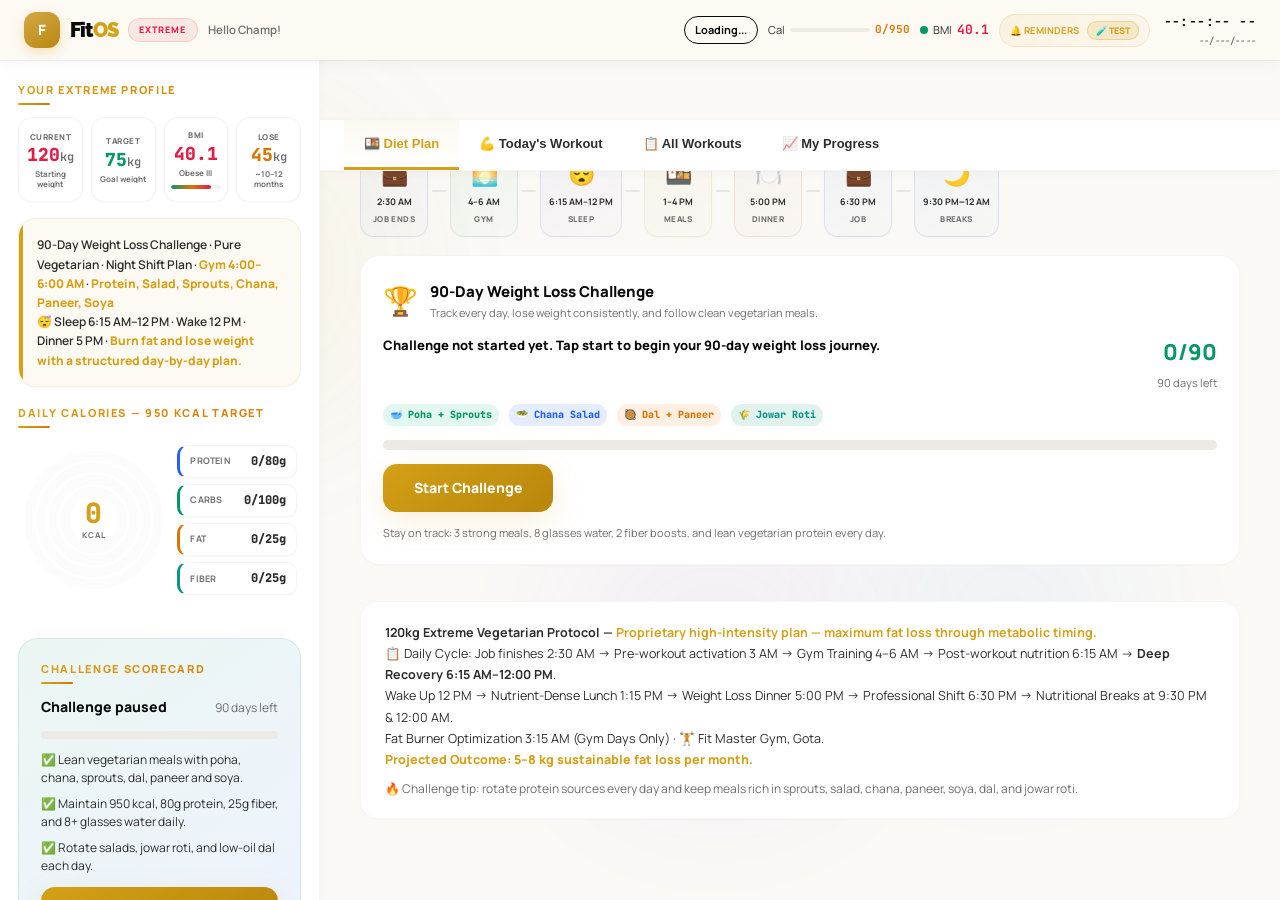
==== commit 7e8d1d53: "Add files via upload" ====
--- a/index.html
+++ b/index.html
@@ -22,6 +22,8 @@
     />
     <link rel="icon" href="Image/logo-new.png" type="image/png" />
     <link rel="stylesheet" href="style.css" />
+    <link rel="stylesheet" href="style-desktop.css" />
+    <link rel="stylesheet" href="style-mobile.css" />
     
   </head>
 
--- a/style.css
+++ b/style.css
@@ -18,16 +18,24 @@
   --shadow-md:0 4px 12px rgba(0,0,0,.05),0 2px 4px rgba(0,0,0,.02);
   --shadow-lg:0 20px 40px rgba(0,0,0,.08),0 10px 20px rgba(0,0,0,0.04);
   --shadow-gold:0 10px 30px rgba(212,160,23,.15);
-}
-
-html{scroll-behavior:smooth;-webkit-text-size-adjust:100%;overscroll-behavior-y:none;-webkit-overflow-scrolling:touch}
-body{font-family:"Manrope","Inter",-apple-system,BlinkMacSystemFont,sans-serif;background:var(--bg);color:var(--t);font-size:14px;line-height:1.6;overflow-x:hidden;-webkit-font-smoothing:antialiased;text-rendering:optimizeLegibility}
+  /* Font sizes */
+  --fs-3xs:8px;--fs-2xs:10px;--fs-xs:12px;--fs-sm:14px;--fs-md:16px;
+  --fs-lg:20px;--fs-xl:24px;--fs-2xl:28px;--fs-3xl:32px;
+  /* Spacing */
+  --space-xs:4px;--space-sm:8px;--space-md:12px;--space-lg:16px;--space-xl:20px;--space-2xl:24px;
+  /* Colors */
+  --gd:rgba(5,150,105,.1);--bg-dynamic:#ffffff;--color-dynamic:#0a0a0a;--border-dynamic:#d4a017;
+}
+
+html{scroll-behavior:smooth;-webkit-text-size-adjust:100%;overscroll-behavior:none;-webkit-overflow-scrolling:touch;overflow-x:hidden}
+body{font-family:"Manrope","Inter",-apple-system,BlinkMacSystemFont,sans-serif;background:var(--bg);color:var(--t);font-size:14px;line-height:1.6;overflow-x:hidden;-webkit-font-smoothing:antialiased;text-rendering:optimizeLegibility;min-width:0}
 
 ::-webkit-scrollbar{width:3px;height:3px}
 ::-webkit-scrollbar-track{background:transparent}
 ::-webkit-scrollbar-thumb{background:rgba(212,168,71,.2);border-radius:4px}
 *{scrollbar-color:rgba(212,168,71,.2) transparent;scrollbar-width:thin}
-h1,h2,h3,h4,h5,h6,.mcnm,.exnm,.gymb-title,.wo-day,.sn,.scn{font-size:13px;font-weight:800;line-height:1.3;word-break:break-word;text-align:left!important;white-space:normal!important;}
+h1,h2,h3,h4,h5,h6{margin:0;padding:0;line-height:1.3}
+.mcnm,.exnm,.gymb-title,.wo-day,.sn,.scn{font-weight:800;line-height:1.3;word-break:break-word;text-align:left!important;white-space:normal!important;}
 
 /* ============================================================
    ANIMATIONS
@@ -49,29 +57,30 @@
 /* ============================================================
    MOBILE-FIRST LAYOUT
    ============================================================ */
-.layout{display:flex;flex-direction:column;min-height:100vh;min-height:100dvh;padding-top:56px;padding-bottom:72px}
+.layout{display:flex;flex-direction:column;min-height:100vh;min-height:100dvh;padding-top:58px;padding-bottom:74px;overflow-x:hidden}
 .orb{display:none}
 
 /* ============================================================
    TOPBAR — Premium Glass Header
    ============================================================ */
-.topbar{position:fixed;top:0;left:0;right:0;height:60px;z-index:99998;display:flex;align-items:center;padding:0 16px;gap:12px;background:rgba(255,255,255,0.94);backdrop-filter:saturate(180%) blur(20px);-webkit-backdrop-filter:saturate(180%) blur(20px);box-shadow:0 1px 0 var(--bd),0 4px 12px rgba(0,0,0,0.03);transition:all 0.3s ease}
-.logo{display:flex;align-items:center;gap:10px;margin-right:auto;min-width:0}
+.topbar{position:fixed;top:0;left:0;right:0;height:58px;z-index:10000;display:flex;align-items:center;padding:0 16px;gap:10px;background:rgba(255,255,255,0.96);backdrop-filter:saturate(180%) blur(20px);-webkit-backdrop-filter:saturate(180%) blur(20px);box-shadow:0 1px 0 var(--bd),0 4px 16px rgba(0,0,0,0.05);box-sizing:border-box;overflow:hidden}
+.logo{display:flex;align-items:center;gap:10px;margin-right:auto;min-width:0;flex-shrink:0}
 .lm{width:36px;height:36px;background:linear-gradient(145deg,#d4a847,#b8880f);border-radius:12px;font-family:var(--mono);font-size:14px;font-weight:800;color:#fff;display:flex;align-items:center;justify-content:center;flex-shrink:0;animation:logoPulse 3s infinite cubic-bezier(.66,0,0,1);box-shadow:0 4px 12px rgba(198,146,10,.25)}
-.lt{font-family:"Raleway",sans-serif;font-size:20px;font-weight:900;letter-spacing:-.8px;color:var(--t);white-space:nowrap}
+.lt{font-family:"Raleway",sans-serif;font-size:20px;font-weight:900;letter-spacing:-.8px;color:var(--t);white-space:nowrap;flex-shrink:0}
 .lt em{color:var(--gold);font-style:normal}
 .xbadge{font-size:9px;font-weight:900;letter-spacing:.12em;text-transform:uppercase;background:rgba(185,28,28,0.08);color:var(--red);border:1px solid rgba(220,38,38,0.15);padding:4px 10px;border-radius:24px;flex-shrink:0;animation:badgePulse 2.5s infinite;display:none}
-.ai-greeting{display:none;font-size:12px;color:var(--t3);font-weight:600}
-.topright{display:flex;align-items:center;gap:6px}
+.ai-greeting{display:none;font-size:12px;color:var(--t3);font-weight:600;white-space:nowrap}
+.topright{display:flex;align-items:center;gap:8px;flex-shrink:0}
 .topright .dc,.topright .cstrip,.topright .bmi-b{display:none}
 .btn-reminders{font-size:9px;padding:6px 10px;border-radius:20px;background:linear-gradient(135deg,rgba(198,146,10,.08),rgba(198,146,10,.04));color:var(--gold);border:1px solid rgba(198,146,10,.15);cursor:pointer;font-weight:700;white-space:nowrap;min-height:34px;display:flex;align-items:center;gap:3px;transition:all .2s ease;font-family:inherit}
 .btn-reminders:active{transform:scale(.95);background:rgba(198,146,10,.12)}
-.clkwrap{display:flex;flex-direction:column;align-items:flex-end;gap:1px}
+.clkwrap{display:flex;flex-direction:column;align-items:flex-end;gap:1px;flex-shrink:0}
 .clk{font-family:var(--mono);font-size:12px;font-weight:700;letter-spacing:.03em;color:var(--t);white-space:nowrap}
 .datelbl{font-family:var(--mono);font-size:9px;font-weight:600;color:var(--t3);white-space:nowrap;letter-spacing:.02em}
 
 /* Topbar desktop elements */
 .dc{font-size:11px;font-weight:700;padding:4px 10px;border-radius:20px;border:1px solid;white-space:nowrap}
+.day-chip-dynamic{background:var(--bg-dynamic);color:var(--color-dynamic);border-color:var(--border-dynamic)}
 .cstrip{display:flex;align-items:center;gap:5px;font-size:11px;color:var(--t2)}
 .cbar-wrap{width:80px;height:4px;background:rgba(0,0,0,.06);border-radius:2px;overflow:hidden}
 .cbar-fill{height:100%;background:linear-gradient(90deg,var(--amber),var(--red),var(--amber));background-size:200% 100%;border-radius:2px;transition:width .8s cubic-bezier(.34,1.56,.64,1);animation:gradientShift 3s ease infinite}
@@ -102,16 +111,16 @@
 .sh::after{content:"";position:absolute;bottom:0;left:0;width:32px;height:2px;background:linear-gradient(90deg,var(--gold),var(--amber));border-radius:1px}
 
 /* Profile Grid — Glassmorphism cards */
-.pgrid{display:grid;grid-template-columns:repeat(4,1fr);gap:6px;margin-bottom:12px}
-.pc{background:var(--bg2);border:1px solid var(--bd);border-radius:14px;padding:10px 4px;text-align:center;display:flex;flex-direction:column;align-items:center;justify-content:center;gap:1px;transition:all .25s ease;box-shadow:var(--shadow-sm);animation:fup .4s ease both}
+.pgrid{display:grid;grid-template-columns:repeat(4,1fr);gap:8px;margin-bottom:16px;max-width:100%}
+.pc{background:var(--bg2);border:1px solid var(--bd);border-radius:14px;padding:12px 6px;text-align:center;display:flex;flex-direction:column;align-items:center;justify-content:center;gap:2px;transition:all .25s ease;box-shadow:var(--shadow-sm);animation:fup .4s ease both;min-height:80px}
 .pc:nth-child(1){animation-delay:.05s}.pc:nth-child(2){animation-delay:.1s}.pc:nth-child(3){animation-delay:.15s}.pc:nth-child(4){animation-delay:.2s}
 .pc:active{transform:scale(.97);box-shadow:none}
-.pc-l{font-size:8px;color:var(--t3);font-weight:800;letter-spacing:.06em;text-transform:uppercase;margin-bottom:0}
-.pc-v{font-family:var(--mono);font-size:20px;font-weight:900;line-height:1}
-.pc-s{font-size:9px;color:var(--t3);margin-top:1px;font-weight:700;line-height:1.1;white-space:normal!important;word-break:break-word!important;width:100%}
+.pc-l{font-size:8px;color:var(--t3);font-weight:800;letter-spacing:.06em;text-transform:uppercase;margin-bottom:2px;line-height:1.2}
+.pc-v{font-family:var(--mono);font-size:18px;font-weight:900;line-height:1.1}
+.pc-s{font-size:8px;color:var(--t3);margin-top:2px;font-weight:700;line-height:1.2;white-space:normal!important;word-break:break-word!important;width:100%;max-width:100%;overflow:hidden;text-overflow:ellipsis;display:-webkit-box;-webkit-line-clamp:2;line-clamp:2;-webkit-box-orient:vertical}
 .pc-red{color:var(--red)}.pc-green{color:var(--green)}.pc-amber{color:var(--amber)}
 .fs-xs{font-size:12px;font-weight:600}.t3{color:var(--t3)}
-.bmibar{height:4px;background:rgba(0,0,0,.05);border-radius:2px;overflow:hidden;margin-top:6px;width:100%}
+.bmibar{height:4px;background:rgba(0,0,0,.05);border-radius:2px;overflow:hidden;margin-top:6px;width:100%;max-width:60px}
 .bmif{height:100%;background:linear-gradient(90deg,var(--green),var(--amber),var(--red));border-radius:2px}
 .premark{font-size:12px;color:var(--t2);font-weight:600;line-height:1.6;background:rgba(212,160,23,.05);border:1px solid var(--gold-b);border-radius:18px;padding:16px 18px;margin-top:12px;text-align:left!important;word-break:break-word;box-shadow:var(--shadow-sm);position:relative;overflow:hidden}
 .premark::before{content:"";position:absolute;left:0;top:0;bottom:0;width:4px;background:var(--gold)}
@@ -194,22 +203,24 @@
 .wt-lost{font-size:13px;font-weight:700}
 .wt-input{flex:1;padding:12px 14px;border-radius:var(--r-md);border:1.5px solid var(--bd);background:var(--bg3);font-weight:700;font-size:16px;min-height:48px;font-family:inherit;transition:all .2s ease}
 .wt-input:focus{border-color:var(--gold);box-shadow:0 0 0 3px rgba(198,146,10,.12);outline:none;background:var(--bg2)}
+.input-error{border-color:var(--red)!important;box-shadow:0 0 0 3px rgba(225,29,72,.12)!important}
+.input-success{border-color:var(--green)!important;box-shadow:0 0 0 3px rgba(5,150,105,.12)!important}
 .wt-save-btn{padding:12px 18px;border-radius:var(--r-md);background:linear-gradient(145deg,var(--gold),var(--gold-d));color:white;border:none;font-weight:800;cursor:pointer;min-height:48px;font-size:14px;transition:all .2s ease;font-family:inherit;box-shadow:var(--shadow-gold)}
 .wt-save-btn:active{transform:scale(.96);box-shadow:none}
 
 /* ============================================================
    MAIN CONTENT
    ============================================================ */
-.main{flex:1;overflow-y:auto;-webkit-overflow-scrolling:touch;position:relative;z-index:1}
-.tc{display:none;padding:16px 14px 100px;max-width:100%;overflow-x:hidden}
-.tc.on{display:block;animation:slideUp 0.4s cubic-bezier(0.16, 1, 0.3, 1)}
+.main{flex:1;overflow-y:auto;overflow-x:hidden;-webkit-overflow-scrolling:touch;position:relative;z-index:1;min-width:0}
+.tc{display:none;padding:16px 16px 110px;max-width:100%;overflow-x:hidden;box-sizing:border-box}
+.tc.on{display:block;animation:slideUp 0.4s cubic-bezier(0.16,1,0.3,1)}
 
 /* ============================================================
    P-CARDS — Premium card system
    ============================================================ */
-.p-card{background:var(--bg2);border:1px solid var(--bd);border-radius:var(--r-xl);padding:20px;box-shadow:var(--shadow-md);position:relative;overflow:visible;margin-bottom:18px;width:100%;box-sizing:border-box;transition:all 0.4s cubic-bezier(0.175, 0.885, 0.32, 1.275)}
+.p-card{background:var(--bg2);border:1px solid var(--bd);border-radius:var(--r-xl);padding:20px;box-shadow:var(--shadow-sm);position:relative;overflow:visible !important;margin-bottom:16px;width:100%;box-sizing:border-box;transition:all 0.25s ease;text-align:left !important}
 .p-card:active{transform:scale(.985);box-shadow:var(--shadow-sm)}
-.p-card-header{background:linear-gradient(135deg,rgba(198,146,10,0.06),rgba(198,146,10,0.02));margin:-18px -18px 18px -18px;padding:14px 18px;border-bottom:1px solid var(--bd);border-radius:var(--r-xl) var(--r-xl) 0 0;display:flex;align-items:center;justify-content:space-between}
+.p-card-header{background:linear-gradient(135deg,rgba(198,146,10,0.06),rgba(198,146,10,0.02));margin:-20px -20px 20px -20px;padding:16px 20px;border-bottom:1px solid var(--bd);border-radius:var(--r-xl) var(--r-xl) 0 0;display:flex;align-items:center;justify-content:space-between}
 
 
 /* ============================================================
@@ -233,46 +244,85 @@
 /* ============================================================
    TIMELINE — Diet tab
    ============================================================ */
-/* Timeline — Premium alignment */
-.tl{display:flex;flex-direction:column;gap:8px}
-.trow{display:flex;align-items:flex-start;gap:14px;padding:16px 0;position:relative;animation:staggeredEntry .5s cubic-bezier(.34,1.56,.64,1) both}
-.trow::after{content:"";position:absolute;left:30px;top:54px;bottom:-16px;width:2.5px;background:linear-gradient(180deg, var(--gold) 0%, var(--bd2) 50%, var(--gold) 100%);z-index:0;opacity:0.3}
-.tdot{width:12px;height:12px;border-radius:50%;border:3px solid var(--bg2);background:var(--gold);flex-shrink:0;z-index:2;position:relative}
+/* Timeline — Clean alignment */
+.tl{display:flex;flex-direction:column;gap:4px}
+.trow{display:flex;align-items:flex-start;gap:8px;padding:10px 0;position:relative;animation:staggeredEntry .5s cubic-bezier(.34,1.56,.64,1) both;width:100%;box-sizing:border-box;overflow:visible}
+.trow::after{content:"";position:absolute;left:74px;top:46px;bottom:-10px;width:2px;background:linear-gradient(180deg,var(--gold) 0%,var(--bd2) 50%,transparent 100%);z-index:0;opacity:0.25}
+.tdot{width:10px;height:10px;border-radius:50%;border:2.5px solid var(--bg2);background:var(--gold);flex-shrink:0;z-index:2;position:relative}
 .tdot.active{animation:dotPulse 2s infinite}
 .trow:last-child::after{display:none}
-.tt{width:60px;min-width:60px;font-family:var(--mono);font-size:11px;font-weight:800;color:var(--t3);text-align:right;padding-top:16px;flex-shrink:0;letter-spacing:-.2px}
-.tdw{width:16px;min-width:16px;display:flex;flex-direction:column;align-items:center;padding-top:16px;z-index:1;flex-shrink:0}
-.td{width:12px;height:12px;border-radius:50%;border:2.5px solid var(--gold);background:var(--bg2);z-index:1;box-shadow:0 0 0 3px rgba(198,146,10,.1)}
-
-
-/* Meal Cards — Premium design */
-.mc{background:var(--bg2);border:1px solid var(--bd);border-radius:var(--r-xl);overflow:visible;transition:all .2s ease;box-sizing:border-box;width:100%;box-shadow:var(--shadow-sm)}
+.tt{width:58px;min-width:58px;font-family:var(--mono);font-size:11px;font-weight:700;color:var(--t3);text-align:right;padding-top:14px;flex-shrink:0;letter-spacing:-.2px}
+.tdw{width:20px;min-width:20px;display:flex;flex-direction:column;align-items:center;padding-top:14px;z-index:1;flex-shrink:0}
+.tcrd{flex:1;min-width:0;max-width:calc(100% - 90px);overflow:visible;box-sizing:border-box;word-break:break-word}
+.td{width:10px;height:10px;border-radius:50%;border:2.5px solid var(--gold);background:var(--bg2);z-index:1}
+
+
+/* Meal Cards */
+.mc{background:var(--bg2);border:1px solid var(--bd);border-radius:var(--r-xl);overflow:visible !important;transition:all .2s ease;box-sizing:border-box;width:100%;box-shadow:var(--shadow-sm);margin-bottom:10px;padding:0 !important}
 .mc:active{transform:scale(.995)}
 .mc.done{border-color:rgba(21,128,61,.2);background:linear-gradient(145deg,rgba(21,128,61,.03),var(--bg2))}
 .mc.done .mcnm{text-decoration:line-through;opacity:.5}
-.mc.skipped{opacity:.5;border-color:var(--bd)}
-.mch{display:flex;align-items:flex-start;padding:14px 14px 10px;gap:10px}
-.mcico{width:44px;height:44px;min-width:44px;border-radius:13px;display:flex;align-items:center;justify-content:center;font-size:24px;flex-shrink:0;background:var(--bg3)}
-.mcnfo{display:flex;flex-direction:column;gap:6px;flex:1;min-width:0}
-.mcnm{font-size:15px;font-weight:800;line-height:1.3;color:var(--t)}
-.mcsb{font-size:11px;color:var(--t3);line-height:1.4;margin-top:3px}
-.mcrt{display:flex;gap:8px;padding:0 14px 12px}
-.btn-skip{flex:1;min-height:46px;font-size:13px;font-weight:800;border-radius:13px;text-transform:uppercase;cursor:pointer;background:var(--bg3);border:1.5px solid var(--bd);color:var(--t2);transition:all .2s ease;font-family:inherit;letter-spacing:.03em}
-.btn-skip:active{transform:scale(.96);background:var(--bg4)}
-.btn-done{flex:1.4;min-height:46px;font-size:13px;font-weight:800;border-radius:13px;text-transform:uppercase;cursor:pointer;background:linear-gradient(145deg,var(--gold),var(--gold-d));color:white;border:none;transition:all .2s ease;font-family:inherit;letter-spacing:.03em;box-shadow:0 2px 8px rgba(198,146,10,.2)}
-.btn-done:active{transform:scale(.96);box-shadow:none}
-.arb{width:40px;min-width:40px;height:44px;display:flex;align-items:center;justify-content:center;background:var(--bg3);border:1.5px solid var(--bd);border-radius:12px;font-size:16px;padding:0;flex-shrink:0;cursor:pointer;transition:all .2s ease}
-.arb:active{transform:scale(.88);background:var(--bg4)}
+.mc.skipped{opacity:.5;border-color:var(--bd);transform:scale(0.98)}
+.mch{display:flex;align-items:flex-start;padding:16px 16px 10px;gap:12px;cursor:pointer;-webkit-user-select:none;user-select:none;touch-action:manipulation;box-sizing:border-box;width:100%}
+.mch:active{background:rgba(0,0,0,.025)}
+.mcico{width:46px;height:46px;min-width:46px;border-radius:14px;display:flex;align-items:center;justify-content:center;font-size:22px;flex-shrink:0;background:var(--bg3)}
+.mcnfo{display:flex;flex-direction:column;gap:4px;flex:1;min-width:0;overflow:hidden}
+.mcnm{font-size:15px;font-weight:800;line-height:1.3;color:var(--t);word-break:break-word;white-space:normal}
+.mcsb{font-size:12px;color:var(--t3);line-height:1.4;margin-top:2px;word-break:break-word;white-space:normal}
+.mcrt{display:flex;gap:8px;padding:0 16px 16px;align-items:center;box-sizing:border-box;width:100%}
+.btn-skip,.btn-done{
+  flex:1;
+  min-height:40px;
+  height:40px;
+  font-size:18px;
+  font-weight:800;
+  border-radius:12px;
+  cursor:pointer;
+  transition:all .2s ease;
+  font-family:inherit;
+  padding:0;
+  display:flex;
+  align-items:center;
+  justify-content:center;
+  -webkit-tap-highlight-color:transparent;
+  touch-action:manipulation;
+}
+.btn-skip{
+  background:rgba(220,38,38,0.1);
+  border:1.5px solid rgba(220,38,38,0.25);
+  color:var(--red);
+}
+.btn-skip:active{transform:scale(.91);background:rgba(220,38,38,0.2)}
+.btn-skip-skipped{
+  background:rgba(220,38,38,0.25) !important;
+  border-color:var(--red) !important;
+  color:var(--red) !important;
+}
+.btn-done{
+  background:rgba(5,150,105,0.1);
+  border:1.5px solid rgba(5,150,105,0.25);
+  color:var(--green);
+}
+.btn-done:active{transform:scale(.91);background:rgba(5,150,105,0.2)}
+.btn-done-completed{
+  background:rgba(5,150,105,0.25) !important;
+  border-color:var(--green) !important;
+  color:var(--green) !important;
+}
 
 /* Meal Card Body */
-.mcb{padding:0 14px 14px;display:none;overflow:hidden}
-.mcb.open,.mc.open .mcb{display:block;animation:fadeIn .25s ease}
-.il{padding:8px 0;border-bottom:1px solid var(--bd);font-size:12px;line-height:1.6;color:var(--t2);display:flex;align-items:flex-start;gap:8px}
-.il:last-child{border-bottom:none}
-.il::before{content:"•";color:var(--gold);font-weight:900;flex-shrink:0;margin-top:1px;font-size:14px}
-.opp{padding:10px 14px;font-size:12px;min-height:44px;border-radius:12px;background:var(--bg2);border:1.5px solid var(--bd);margin-top:6px;cursor:pointer;display:flex;align-items:center;gap:8px;width:100%;font-weight:600;color:var(--t2);transition:all .2s ease;font-family:inherit}
+.mcb{padding:0 16px 16px;display:none;overflow:hidden;box-sizing:border-box;width:100%}
+.mc.open .mcb{display:block !important;animation:fadeIn .25s ease}
+/* Meal item list */
+.il{display:block !important;list-style:none !important;padding:0 !important;margin:10px 0 0 !important;width:100% !important}
+.il li{display:block !important;width:100% !important;margin-bottom:10px !important;padding-left:20px !important;position:relative !important;font-size:12px !important;line-height:1.5 !important;color:var(--t2) !important;word-break:break-word !important;white-space:normal !important;text-align:left !important}
+.il li::before{content:"✦";position:absolute;left:0;top:2px;font-size:10px;color:var(--gold);opacity:.7}
+/* Meal options (A/B/C) */
+.og{margin-top:10px;display:grid !important;grid-template-columns:1fr !important;gap:7px !important}
+.opp{padding:10px 12px;font-size:12px;min-height:42px;border-radius:10px;background:var(--bg2);border:1.5px solid var(--bd);cursor:pointer;display:flex;align-items:center;gap:8px;width:100%;box-sizing:border-box;font-weight:700;color:var(--t2);transition:all .2s ease;font-family:inherit;white-space:normal;word-break:break-word;text-align:left}
 .opp:active{transform:scale(.98);background:var(--bg3)}
-.opp.sel{background:linear-gradient(145deg,rgba(198,146,10,.06),rgba(198,146,10,.02));border-color:var(--gold);color:var(--gold);font-weight:700}
+.opp.sel{background:linear-gradient(145deg,rgba(198,146,10,.08),rgba(198,146,10,.03));border-color:var(--gold);color:var(--gold)}
+.odesc{font-size:11px;color:var(--t3);font-style:italic;margin-top:8px;line-height:1.5;word-break:break-word;white-space:normal;width:100%}
 
 /* ============================================================
    EXERCISE CARDS
@@ -346,14 +396,14 @@
 /* ============================================================
    BOTTOM NAVIGATION — App-style with indicator
    ============================================================ */
-.botnav{display:flex;position:fixed;bottom:0;left:0;right:0;height:72px;z-index:99999;background:rgba(255,255,255,0.98);backdrop-filter:saturate(180%) blur(25px);-webkit-backdrop-filter:saturate(180%) blur(25px);border-top:1px solid var(--bd);box-shadow:0 -2px 16px rgba(0,0,0,0.04);padding:0 12px;padding-bottom:env(safe-area-inset-bottom,0)}
-.bntab{flex:1;display:flex;flex-direction:column;align-items:center;justify-content:center;gap:4px;border:none;background:none;cursor:pointer;padding:8px 0;transition:all 0.2s cubic-bezier(0.4, 0, 0.2, 1);border-radius:16px;-webkit-user-select:none;user-select:none;min-height:56px;position:relative;margin:0 2px}
+.botnav{display:flex;position:fixed;bottom:0;left:0;right:0;height:auto;min-height:58px;z-index:10000;background:rgba(255,255,255,0.98);backdrop-filter:saturate(180%) blur(25px);-webkit-backdrop-filter:saturate(180%) blur(25px);border-top:1.5px solid rgba(0,0,0,0.07);box-shadow:0 -2px 16px rgba(0,0,0,0.06);padding:4px 4px max(env(safe-area-inset-bottom,0px),4px);box-sizing:border-box;align-items:stretch}
+.bntab{flex:1;display:flex;flex-direction:column;align-items:center;justify-content:center;gap:4px;border:none;background:none;cursor:pointer;padding:10px 0;transition:all 0.2s cubic-bezier(0.4, 0, 0.2, 1);border-radius:16px;-webkit-user-select:none;user-select:none;min-height:56px;position:relative;margin:0 2px}
 .bntab:active{transform:scale(.9)}
 .bntab.on{color:var(--gold)}
-.bntab.on::before{content:"";position:absolute;top:4px;left:50%;transform:translateX(-50%);width:24px;height:4px;background:var(--gold);border-radius:2px;box-shadow:0 0 8px rgba(198,146,10,0.3)}
+.bntab.on::before{content:"";position:absolute;top:6px;left:50%;transform:translateX(-50%);width:28px;height:4px;background:var(--gold);border-radius:2px;box-shadow:0 0 8px rgba(198,146,10,0.3)}
 .bntab.on .bnlbl{color:var(--gold);font-weight:900}
-.bntab.on .bnico{transform:scale(1.2)}
-.bnico{font-size:22px;line-height:1;transition:transform .25s ease;display:flex;align-items:center;justify-content:center;pointer-events:none}
+.bntab.on .bnico{transform:scale(1.15)}
+.bnico{font-size:24px;line-height:1;transition:transform .25s ease;display:flex;align-items:center;justify-content:center;pointer-events:none}
 .bnlbl{font-size:10px;font-weight:800;color:var(--t3);transition:color .25s ease;white-space:nowrap;letter-spacing:-0.1px;pointer-events:none;margin-top:2px}
 
 /* ============================================================
@@ -397,64 +447,12 @@
 /* ============================================================
    DESKTOP LAYOUT (≥ 769px)
    ============================================================ */
-@media(min-width:769px){
-  .layout{display:grid;grid-template-rows:auto 1fr;grid-template-columns:clamp(260px,26vw,340px) 1fr;min-height:100vh;padding:0}
-  .topbar{position:sticky;grid-column:1/-1;height:auto;min-height:56px;padding:0 20px}
-  .xbadge{display:inline-block}
-  .ai-greeting{display:block;font-size:11px;color:var(--t3);font-weight:600;white-space:nowrap}
-  .topright .dc,.topright .cstrip,.topright .bmi-b{display:flex}
-  .sidebar{display:flex;position:sticky;top:56px;height:calc(100vh - 56px);border-right:1px solid var(--bd);overflow-y:auto;box-shadow:2px 0 8px rgba(0,0,0,.02)}
-  .botnav{display:none}
-  .tabbar{display:flex;visibility:visible;height:auto;overflow:visible;background:var(--bg2);border-bottom:1px solid var(--bd);padding:0 20px;gap:0;position:sticky;top:56px;z-index:200}
-  .main{overflow-y:auto;height:calc(100vh - 56px)}
-  .tc{padding:24px 28px;max-width:920px;margin:0 auto}
-  .orb{display:block;position:fixed;border-radius:50%;filter:blur(80px);opacity:.06;pointer-events:none;z-index:-1}
-  .orb-1{width:300px;height:300px;background:var(--gold);top:10%;left:5%}
-  .orb-2{width:200px;height:200px;background:var(--blue);top:50%;right:10%}
-  .orb-3{width:250px;height:250px;background:var(--purple);bottom:10%;left:40%}
-  .ex-card-new{flex-wrap:nowrap;gap:18px}
-  .ex-img-wrap{width:80px;height:80px;min-width:80px;max-width:80px}
-  .ex-info-new{max-width:none}
-  .ex-actions-new{width:auto;flex-direction:row;border-top:none;padding-top:0;margin-top:0}
-  .mcrt{width:auto;margin-left:auto;margin-top:0}
-  .trow::after{left:30px}
-  .p-card:hover{transform:translateY(-2px);box-shadow:var(--shadow-lg);border-color:var(--bd2)}
-  .pc:hover{border-color:var(--bd2);box-shadow:var(--shadow-md);transform:translateY(-2px)}
-  .mc:hover{box-shadow:var(--shadow-md);border-color:var(--bd2)}
-  .gymb:hover{box-shadow:var(--shadow-md);border-color:var(--bd2);transform:translateY(-1px)}
-  .sq:hover{background:var(--bg3);border-color:var(--bd2);transform:translateX(2px)}
-  .rb-wrap{width:170px;height:170px}
-  .ri-n{font-size:30px}
-  .wt-grid{grid-template-columns:repeat(8,1fr)}
-  .ds-node{min-width:70px;padding:12px 8px}
-  .ds-ico{font-size:22px}
-}
-
-@media(min-width:1280px){
-  .tc{max-width:1020px;padding:28px 36px}
-  .layout{grid-template-columns:360px 1fr}
-}
+
 
 /* ============================================================
    SMALL PHONES (≤ 380px)
    ============================================================ */
-@media(max-width:380px){
-  .topbar{height:50px;padding:0 10px}
-  .layout{padding-top:50px;padding-bottom:62px}
-  .lm{width:28px;height:28px;font-size:11px;border-radius:9px}
-  .lt{font-size:16px}
-  .clk{font-size:10px}
-  .botnav{height:62px}
-  .bnico{font-size:20px}
-  .bnlbl{font-size:9px}
-  .ex-img-wrap{width:50px;height:50px;min-width:50px;max-width:50px}
-  
-  .pc-v{font-size:20px}
-  .rb-wrap{width:130px;height:130px}
-  .ri-n{font-size:24px}
-  .mcnm{font-size:14px}
-  .btn-skip,.btn-done{min-height:44px;font-size:12px}
-}
+
 
 
 /* ============================================================
@@ -629,15 +627,9 @@
   white-space:nowrap;flex-shrink:0
 }
 
-/* FIX 10: Meal card improvements in timeline */
-.trow .mc .mch{padding:18px}
-.trow .mc .mcnm{font-size:16px;letter-spacing:-.3px}
-.mcrt{padding:0 18px 18px;display:flex;gap:10px}
-.btn-skip,.btn-done{border:none;border-radius:12px;cursor:pointer;font-weight:900;font-size:11px;text-transform:uppercase;letter-spacing:1px;transition:all .3s cubic-bezier(.34,1.56,.64,1);min-height:38px!important;padding:4px 12px!important;box-shadow:var(--shadow-sm)}
-.btn-skip{background:var(--bg3);color:var(--t3);flex:1}
-.btn-done{background:linear-gradient(145deg, var(--blue), #1e40af);color:white;flex:1.5;box-shadow:0 4px 12px rgba(37,99,235,.2)}
-.btn-skip:active,.btn-done:active{transform:scale(.94);box-shadow:none}
-.btn-done:hover{box-shadow:0 6px 16px rgba(37,99,235,.3)}
+/* FIX 10: Meal card bottom row */
+.trow .mc .mch{padding:14px 14px 10px}
+.trow .mc .mcnm{font-size:15px}
 
 /* FIX 11: Weekly schedule circles — proper spacing */
 #allworkoutscontent [style*="justify-content:center"][style*="gap:8px"]{
@@ -663,78 +655,40 @@
 .sc{word-break:break-word;}
 
 /* Supplement card text fixes */
-.scd{font-size:12px;color:var(--t2);line-height:1.5;word-break:break-word;}
-.scw{font-size:11px;color:var(--t3);font-style:italic;line-height:1.4;word-break:break-word;}
-
-/* ============================================================
-   MEAL CARD EXPAND / COLLAPSE — critical for functionality
-   ============================================================ */
-/* The outer .p-card.mc must NOT use overflow:hidden or body won't show */
+.scd{font-size:12px;color:var(--t2);line-height:1.5;word-break:break-word;white-space:normal !important}
+.scw{font-size:11px;color:var(--t3);font-style:italic;line-height:1.4;word-break:break-word;white-space:normal !important}
+
+/* ============================================================
+   MEAL CARD EXPAND / COLLAPSE
+   ============================================================ */
 .p-card.mc{overflow:visible !important;padding:0 !important;}
-
-/* mch = clickable header row */
-.mc .mch{
-  cursor:pointer;
-  -webkit-user-select:none;
-  user-select:none;
-  -webkit-tap-highlight-color:rgba(198,146,10,.08);
-  touch-action:manipulation;
-}
+.mc .mch{cursor:pointer;-webkit-user-select:none;user-select:none;-webkit-tap-highlight-color:rgba(198,146,10,.08);touch-action:manipulation;}
 .mc .mch:active{background:rgba(0,0,0,.025);}
-
-/* arrow button rotation */
-.arb{transition:transform .25s ease;}
-.mc.open .arb{transform:rotate(180deg)!important;}
-
-/* mcb = expandable body */
 .mcb{display:none;}
-.mc.open .mcb{display:block!important;animation:fadeIn .25s ease;}
+.mc.open .mcb{display:block !important;animation:fadeIn .25s ease;}
 
 /* ============================================================
    ALL WORKOUTS CARDS
    ============================================================ */
 #allworkoutscontent .p-card.mc{overflow:visible !important;}
-#allworkoutscontent .mc .mch{
-  cursor:pointer;
-  -webkit-user-select:none;
-  user-select:none;
-  touch-action:manipulation;
-  -webkit-tap-highlight-color:rgba(198,146,10,.08);
-}
+#allworkoutscontent .mc .mch{cursor:pointer;-webkit-user-select:none;user-select:none;touch-action:manipulation;-webkit-tap-highlight-color:rgba(198,146,10,.08);}
 #allworkoutscontent .mc .mch:active{background:rgba(0,0,0,.025);}
-#allworkoutscontent .mc.open .mcb{
-  display:block !important;
-  animation:fadeIn .3s ease;
-  max-height:70vh;
-  overflow-y:auto;
-  -webkit-overflow-scrolling:touch;
-}
+#allworkoutscontent .mc.open .mcb{display:block !important;animation:fadeIn .3s ease;max-height:70vh;overflow-y:auto;-webkit-overflow-scrolling:touch;}
 
 /* ============================================================
    SUPPLEMENT CARD
    ============================================================ */
-.p-card.sc{
-  border-radius:16px;
-  margin-bottom:10px;
-  overflow:hidden !important;
-  padding:0 !important;
-}
-.sc .scn{font-size:13px;font-weight:800;line-height:1.3;word-break:break-word;}
-.sc .scd{font-size:12px;color:var(--t2);line-height:1.5;margin-bottom:6px;word-break:break-word;}
-.sc .scw{font-size:11px;opacity:.8;font-style:italic;line-height:1.4;word-break:break-word;}
+.p-card.sc{border-radius:16px;margin-bottom:10px;overflow:hidden !important;padding:0 !important;}
+.sc .scn{font-size:13px;font-weight:800;line-height:1.3;word-break:break-word;text-align:left !important}
+.sc .scd{font-size:12px;color:var(--t2);line-height:1.5;margin-bottom:6px;word-break:break-word;text-align:left !important;white-space:normal !important}
+.sc .scw{font-size:11px;opacity:.8;font-style:italic;line-height:1.4;word-break:break-word;white-space:normal !important}
+.sc .sc-header{display:flex !important;align-items:flex-start !important;width:100% !important;gap:10px !important;text-align:left !important;flex-wrap:nowrap;box-sizing:border-box}
 
 /* ============================================================
    TIMELINE CARD CONTAINER
    ============================================================ */
-.tcrd{
-  flex:1;
-  min-width:0;
-  max-width:calc(100% - 80px);
-  overflow:visible;
-  word-break:break-word;
-  box-sizing:border-box;
-}
-.tcrd .p-card,.tcrd .mc,.tcrd .gymb{max-width:100%;box-sizing:border-box;}
+.tcrd{flex:1;min-width:0;max-width:calc(100% - 90px);overflow:visible;word-break:break-word;box-sizing:border-box;}
+.tcrd .p-card,.tcrd .mc,.tcrd .gymb{max-width:100%;box-sizing:border-box;overflow:visible;width:100%;}
 
 /* g-chip — compact, no overflow */
 /* g-chip — Premium "Pill" style for macros (Matches Image) */
@@ -768,166 +722,362 @@
 /* ============================================================
    BOTTOM NAV — TOUCH
    ============================================================ */
-.botnav{touch-action:manipulation;}
+.botnav{
+  touch-action: manipulation;
+  -webkit-touch-callout: none;
+  -webkit-user-select: none;
+  user-select: none;
+}
+
 .bntab{
-  touch-action:manipulation;
-  -webkit-tap-highlight-color:rgba(198,146,10,.1);
-  cursor:pointer;
+  touch-action: manipulation;
+  -webkit-tap-highlight-color: rgba(198, 146, 10, 0.1);
+  cursor: pointer;
+  -webkit-touch-callout: none;
+  -webkit-user-select: none;
+  user-select: none;
 }
 
 /* ============================================================
    MOBILE — SMALL SCREEN SPECIFICS
    ============================================================ */
+
+/* Native mobile app touch feedback */
+.p-card,
+.mc,
+.sq,
+.ib,
+.wd,
+.wt-glass,
+.m-chip{
+  -webkit-tap-highlight-color: rgba(198, 146, 10, 0.08);
+  touch-action: manipulation;
+  -webkit-touch-callout: none;
+  -webkit-user-select: none;
+  user-select: none;
+}
+
+/* Improved active states for mobile */
+.p-card:active,
+.mc:active,
+.sq:active,
+.ib:active,
+.wd:active,
+.wt-glass:active,
+.m-chip:active{
+  transform: scale(0.98);
+  transition: transform 0.1s ease;
+}
+
+/* Better scrolling on mobile */
+.wk,
+.sql,
+.irow,
+#allworkoutscontent .mcb{
+  -webkit-overflow-scrolling: touch;
+  scrollbar-width: none;
+  -ms-overflow-style: none;
+}
+
+.wk::-webkit-scrollbar,
+.sql::-webkit-scrollbar,
+.irow::-webkit-scrollbar,
+#allworkoutscontent .mcb::-webkit-scrollbar{
+  display: none;
+}
+
+/* Safe area support */
+@supports (padding: max(0px)){
+  .layout{
+    padding-left: max(env(safe-area-inset-left, 0px), 0px);
+    padding-right: max(env(safe-area-inset-right, 0px), 0px);
+  }
+
+  .topbar{
+    padding-left: max(env(safe-area-inset-left, 0px), 16px);
+    padding-right: max(env(safe-area-inset-right, 0px), 16px);
+  }
+
+  .botnav{
+    padding-left: max(env(safe-area-inset-left, 0px), 0px);
+    padding-right: max(env(safe-area-inset-right, 0px), 0px);
+  }
+}
+
+/* Mobile-specific animations */
+@keyframes mobilePress{
+  0%{ transform: scale(1); }
+  50%{ transform: scale(0.95); }
+  100%{ transform: scale(1); }
+}
+
+@keyframes mobileSlideUp{
+  from{
+    opacity: 0;
+    transform: translateY(20px) scale(0.98);
+  }
+  to{
+    opacity: 1;
+    transform: translateY(0) scale(1);
+  }
+}
+
+/* Apply mobile animations */
 @media(max-width:768px){
-  .layout{padding-bottom:74px;}
-  .botnav{height:70px; padding-bottom:max(env(safe-area-inset-bottom,0px),4px);}
-  .bntab{min-height:52px;}
-
-  /* Exercise images */
-  .ex-img-wrap{width:52px;height:52px;min-width:52px;}
-  .ex-card-new{padding:12px !important; gap:10px !important;}
-
-  /* Day schedule strip */
-  .ds-node{min-width:56px;padding:8px 4px;}
-  .ds-ico{font-size:16px;}
-  .ds-time{font-size:8px;}
-  .ds-lbl{font-size:7px;}
-
-  /* Supplement card */
-  .scd{font-size:11px !important;}
-  .scw{font-size:10px !important;}
-
-  /* Progress stats */
-  .prog-stat-v{font-size:22px;}
-
-  /* Week strip */
-  .wd{min-width:40px;padding:8px 2px;}
-  .wd-m{font-size:10px;}
-  .wd-d{font-size:7px;}
-
-  /* Water glasses — 4 per row for mobile */
-  .wt-grid{grid-template-columns:repeat(4,1fr) !important;gap:5px;}
-  .wt-glass{min-height:40px;}
-
-  /* Morning gym block */
-  .morning-badge{display:inline-flex;align-items:center;gap:4px;margin-top:6px;}
-
-  /* Profile remark text */
-  .premark{font-size:11px;line-height:1.55;}
-}
-
-
-
-/* ============================================================
-   MEAL CARD EXPAND FIX — Open state styles
-   ============================================================ */
-.mc{overflow:visible!important}  /* meal card must NOT clip body */
-.p-card.mc{overflow:visible!important;padding:0!important}
-.mc.open .arb{transform:rotate(180deg)}
-.arb{transition:transform .3s ease}
-
-/* ============================================================
-   ALL WORKOUTS EXPAND FIX
-   ============================================================ */
-.p-card.mc.open .mcb{display:block}
+  .p-card,
+  .mc,
+  .sq,
+  .ib{
+    animation: mobileSlideUp 0.4s ease both;
+  }
+
+  .p-card:nth-child(1){ animation-delay: 0.05s; }
+  .p-card:nth-child(2){ animation-delay: 0.1s; }
+  .p-card:nth-child(3){ animation-delay: 0.15s; }
+  .p-card:nth-child(4){ animation-delay: 0.2s; }
+  .p-card:nth-child(5){ animation-delay: 0.25s; }
+  .p-card:nth-child(6){ animation-delay: 0.3s; }
+}
+
+
+
+
+/* ============================================================
+   MEAL CARD — Open state fixes
+   ============================================================ */
+.mc{overflow:visible !important}
+.p-card.mc{overflow:visible !important;padding:0 !important}
+.p-card.mc.open .mcb{display:block !important}
 
 /* ============================================================
    SUPPLEMENT CARD — no overflow clip
    ============================================================ */
 .p-card.sc{overflow:hidden;padding:0;border:1px solid var(--bd)}
 
-/* ============================================================
-   MOBILE SPECIFIC — Bottom safe padding
-   ============================================================ */
+/* Native mobile app feel improvements */
 @media(max-width:768px){
-  .layout{padding-bottom:72px}
-  .botnav{padding-bottom:max(env(safe-area-inset-bottom,0px),4px)}
-  
-  /* Exercise cards — proper layout */
-  .ex-card-new{padding:12px!important}
-  .ex-img-wrap{width:56px;height:56px;min-width:56px}
-  
-  /* Day schedule strip — better sizing */
-  .ds-node{min-width:56px;padding:8px 4px}
-  .ds-ico{font-size:16px}
-  .ds-time{font-size:8px}
-  .ds-lbl{font-size:7px}
-  
-  /* Supplement cards text */
-  .scn{font-size:13px;font-weight:800;line-height:1.3;word-break:break-word;}
-  .scd{font-size:11px!important}
-  .scw{font-size:10px!important}
-  
-  /* Progress tab cards */
-  .prog-stat-v{font-size:22px}
-  
-  /* Workout header */
-  
-  
-  /* Week grid in sidebar */
-  .wd{min-width:40px;padding:8px 2px}
-  .wd-m{font-size:10px}
-  .wd-d{font-size:7px}
-  
-  /* Water glasses grid — 4 across */
-  .wt-grid{grid-template-columns:repeat(4,1fr)!important;gap:5px}
-  .wt-glass{min-height:40px}
-  
-  /* g-chip in meal cards */
-  
-}
-
+  /* Improved button interactions */
+  button,
+  .bntab,
+  .btn-skip,
+  .btn-done,
+  .opp,
+  .ib{
+    -webkit-appearance: none;
+    appearance: none;
+    border: none;
+    outline: none;
+    background: transparent;
+    cursor: pointer;
+    -webkit-tap-highlight-color: rgba(198, 146, 10, 0.08);
+    touch-action: manipulation;
+    -webkit-touch-callout: none;
+    -webkit-user-select: none;
+    user-select: none;
+    transition: all 0.2s cubic-bezier(0.4, 0, 0.2, 1);
+  }
+
+  /* Enhanced active states */
+  button:active,
+  .bntab:active,
+  .btn-skip:active,
+  .btn-done:active,
+  .opp:active,
+  .ib:active{
+    transform: scale(0.96);
+    transition-duration: 0.1s;
+  }
+
+  /* Better form inputs */
+  input,
+  textarea,
+  select{
+    -webkit-appearance: none;
+    appearance: none;
+    border: 1px solid var(--bd);
+    border-radius: 12px;
+    padding: 12px 16px;
+    font-family: inherit;
+    font-size: 16px; /* Prevents zoom on iOS */
+    background: var(--bg2);
+    transition: all 0.2s ease;
+    -webkit-tap-highlight-color: rgba(198, 146, 10, 0.08);
+  }
+
+  input:focus,
+  textarea:focus,
+  select:focus{
+    outline: none;
+    border-color: var(--gold);
+    box-shadow: 0 0 0 3px rgba(198, 146, 10, 0.1);
+  }
+
+  /* Improved scrolling */
+  *{
+    -webkit-overflow-scrolling: touch;
+  }
+
+  /* Better text selection */
+  p,
+  span,
+  div{
+    -webkit-touch-callout: default;
+    -webkit-user-select: text;
+    user-select: text;
+  }
+
+  /* Disable text selection on interactive elements */
+  .p-card,
+  .mc,
+  .sq,
+  .ib,
+  .bntab,
+  button{
+    -webkit-touch-callout: none;
+    -webkit-user-select: none;
+    user-select: none;
+  }
+
+  /* Native-like shadows */
+  .p-card,
+  .mc,
+  .sq,
+  .ib,
+  .wt-container{
+    box-shadow: 0 2px 8px rgba(0, 0, 0, 0.06), 0 1px 3px rgba(0, 0, 0, 0.04);
+  }
+
+  .p-card:active,
+  .mc:active,
+  .sq:active,
+  .ib:active{
+    box-shadow: 0 1px 4px rgba(0, 0, 0, 0.08);
+  }
+
+  /* Improved border radius for mobile */
+  .p-card,
+  .mc,
+  .sq,
+  .ib,
+  .wt-container,
+  .m-chip,
+  .wd{
+    border-radius: 16px;
+  }
+
+  /* Better spacing */
+  .tc{
+    padding-bottom: 100px; /* Extra space for bottom nav */
+  }
+
+  /* Improved typography for mobile */
+  body{
+    font-size: 14px;
+    line-height: 1.5;
+    -webkit-font-smoothing: antialiased;
+    -moz-osx-font-smoothing: grayscale;
+  }
+
+  h1, h2, h3, h4, h5, h6{
+    -webkit-margin-before: 0;
+    -webkit-margin-after: 0;
+    margin: 0;
+  }
+
+  /* Better image handling */
+  img{
+    max-width: 100%;
+    height: auto;
+    -webkit-user-drag: none;
+  }
+
+  /* Improved focus states */
+  .p-card:focus-visible,
+  .mc:focus-visible,
+  .sq:focus-visible,
+  .ib:focus-visible,
+  button:focus-visible{
+    outline: 2px solid var(--gold);
+    outline-offset: 2px;
+  }
+}
 
 /* FIX: Meal card click improvements */
-.mc .mch{cursor:pointer;-webkit-user-select:none;user-select:none}
+.mc .mch{cursor:pointer;-webkit-user-select:none;user-select:none;touch-action:manipulation}
 .mc .mch:active{background:rgba(0,0,0,.02)}
-.mc.open .arb{transform:rotate(180deg) scale(1.1)!important}
 
 /* FIX: All Workouts card click improvements */
 #allworkoutscontent .mc .mch{cursor:pointer;-webkit-user-select:none;user-select:none}
 #allworkoutscontent .mc .mch:active{background:rgba(0,0,0,.02)}
-#allworkoutscontent .mc.open .mcb{display:block!important;animation:fadeIn .3s ease}
+#allworkoutscontent .mc.open .mcb{display:block !important;animation:fadeIn .3s ease}
 #allworkoutscontent .mc.open{border-color:var(--bd2)}
 
 /* FIX: All workouts exercise list — proper scroll container */
-#allworkoutscontent .mc .mcb{
-  max-height:70vh;
-  overflow-y:auto;
-  -webkit-overflow-scrolling:touch;
-}
+#allworkoutscontent .mc .mcb{max-height:70vh;overflow-y:auto;-webkit-overflow-scrolling:touch;}
 
 /* FIX: g-chip sizing */
-.g-chip{background:rgba(255,255,255,.85);backdrop-filter:blur(4px);border:none;border-radius:10px;padding:5px 9px;display:inline-flex;align-items:center;justify-content:center;gap:4px;font-size:11px;font-weight:700;white-space:nowrap;max-width:100%;overflow:hidden;flex-shrink:0;}
-
-/* FIX: Timeline Layout — PREVENT OVERLAP */
-.trow{display:flex;align-items:flex-start;gap:10px;width:100%;margin-bottom:12px;position:relative}
-.tt{min-width:68px;text-align:right;font-family:var(--mono);font-size:11px;color:var(--t3);padding-top:16px;flex-shrink:0}
-.tdw{width:28px;display:flex;justify-content:center;position:relative;flex-shrink:0;min-height:60px}
-.tdot{width:10px;height:10px;border-radius:50%;margin-top:18px;z-index:2;position:relative}
-.tcrd{flex:1;min-width:0;padding-bottom:12px;z-index:1;overflow:hidden}
-.tcrd .p-card,.tcrd .mc,.tcrd .gymb{max-width:100%;box-sizing:border-box;text-align:left!important;overflow:hidden}
+.g-chip{background:rgba(255,255,255,.85);backdrop-filter:blur(4px);border:none;border-radius:10px;padding:4px 9px;display:inline-flex;align-items:center;justify-content:center;gap:4px;font-size:11px;font-weight:700;white-space:nowrap;max-width:100%;overflow:hidden;flex-shrink:0;}
+
+/* FIX: Timeline Layout */
+.trow{display:flex;align-items:flex-start;gap:8px;width:100%;margin-bottom:10px;position:relative;box-sizing:border-box;overflow:visible}
+.tt{min-width:58px;width:58px;text-align:right;font-family:var(--mono);font-size:11px;color:var(--t3);padding-top:14px;flex-shrink:0;font-weight:700}
+.tdw{width:20px;display:flex;justify-content:center;position:relative;flex-shrink:0;min-height:50px}
+.tdot{width:10px;height:10px;border-radius:50%;margin-top:16px;z-index:2;position:relative}
+.tcrd{flex:1;min-width:0;max-width:calc(100% - 90px);padding-bottom:10px;z-index:1;overflow:visible;box-sizing:border-box;word-break:break-word}
+.tcrd .p-card,.tcrd .mc,.tcrd .gymb{max-width:100%;box-sizing:border-box;text-align:left !important;overflow:visible;width:100%}
 
 /* FIX: Workout header */
-.wo-day{font-family:'Raleway',sans-serif;font-size:20px;font-weight:900;color:var(--t);line-height:1.2;letter-spacing:-.3px;word-break:break-word;overflow:hidden;}
+.wo-day{font-family:'Raleway',sans-serif;font-size:20px;font-weight:900;color:var(--t);line-height:1.2;letter-spacing:-.3px;word-break:break-word;}
 
 /* FIX: Supplement card */
-.p-card.sc{border-radius:16px;margin-bottom:10px;text-align:left!important;overflow:visible!important;display:flex!important;flex-direction:column!important;align-items:flex-start!important;justify-content:flex-start!important;}
-.sc .scn{font-size:13px;font-weight:800;line-height:1.3;word-break:break-word;text-align:left!important;margin:0!important;}
-.sc .scd{font-size:12px;color:var(--t2);line-height:1.5;margin-bottom:6px;word-break:break-word;text-align:left!important;white-space:normal!important;}
-.sc .sc-header{display:flex!important;align-items:flex-start!important;justify-content:flex-start!important;text-align:left!important;width:100%!important;gap:10px!important;}
+.p-card.sc{border-radius:16px;margin-bottom:10px;text-align:left !important;overflow:visible !important;display:flex !important;flex-direction:column !important;align-items:flex-start !important;justify-content:flex-start !important;}
+.sc .scn{font-size:13px;font-weight:800;line-height:1.3;word-break:break-word;text-align:left !important;margin:0 !important;}
+.sc .scd{font-size:12px;color:var(--t2);line-height:1.5;margin-bottom:6px;word-break:break-word;text-align:left !important;white-space:normal !important;}
+.sc .sc-header{display:flex !important;align-items:flex-start !important;justify-content:flex-start !important;text-align:left !important;width:100% !important;gap:10px !important;}
 
 /* FIX: p-card active feedback */
-.p-card{background:var(--bg2);border:1px solid var(--bd);border-radius:var(--r-xl);box-shadow:var(--shadow-sm);position:relative;overflow:visible!important;margin-bottom:10px;width:100%;box-sizing:border-box;transition:all .2s ease;text-align:left!important;}
+.p-card{background:var(--bg2);border:1px solid var(--bd);border-radius:var(--r-xl);box-shadow:var(--shadow-sm);position:relative;overflow:visible !important;margin-bottom:10px;width:100%;box-sizing:border-box;transition:all .2s ease;text-align:left !important;}
 .challenge-scorecard{background:linear-gradient(145deg,rgba(5,150,105,.08),rgba(37,99,235,.08));border-color:rgba(5,150,105,.12);}
 .challenge-scorecard .sh{color:var(--blue);}
-.g-chip.small{font-size:10px;font-weight:800;padding:4px 8px;border-radius:999px;}
-
-/* FIX: Bottom nav touch area */
-.botnav{touch-action:manipulation;border-top:1px solid var(--bd2);box-shadow:0 -10px 30px rgba(0,0,0,0.03)}
-.bntab{touch-action:manipulation;-webkit-tap-highlight-color:rgba(198,146,10,.1);cursor:pointer;transition:all 0.3s cubic-bezier(0.4, 0, 0.2, 1)}
-.bntab:active .bnico{transform:translateY(-8px) scale(0.8)}
-
-/* FIX: Meal Item list — Force vertical (up-down) */
-.il{display:block!important;list-style:none!important;padding:0!important;margin:12px 0 0!important;width:100%!important;}
-.il li{display:block!important;width:100%!important;margin-bottom:12px!important;padding-left:24px!important;position:relative!important;font-size:12.5px!important;line-height:1.5!important;color:var(--t2)!important;word-break:break-word!important;text-align:left!important;}
-.il li::before{content:"✨";position:absolute;left:0;top:2px;font-size:12px;filter:grayscale(1) contrast(0.5);opacity:0.6;}
+.g-chip.small{font-size:10px;font-weight:800;padding:3px 7px;border-radius:999px;}
+
+/* Loading spinner for mobile */
+.loading-spinner {
+  width: 16px;
+  height: 16px;
+  border: 2px solid rgba(198, 146, 10, 0.3);
+  border-top: 2px solid var(--gold);
+  border-radius: 50%;
+  animation: spin 1s linear infinite;
+}
+
+@keyframes spin {
+  0% { transform: rotate(0deg); }
+  100% { transform: rotate(360deg); }
+}
+
+/* Pull-to-refresh visual feedback */
+.pull-refresh-indicator {
+  position: fixed;
+  top: -60px;
+  left: 50%;
+  transform: translateX(-50%);
+  background: var(--gold);
+  color: white;
+  padding: 8px 16px;
+  border-radius: 20px;
+  font-size: 12px;
+  font-weight: 600;
+  z-index: 10000;
+  transition: transform 0.3s ease;
+  box-shadow: 0 4px 12px rgba(198, 146, 10, 0.3);
+}
+
+.pull-refresh-indicator.show {
+  transform: translateX(-50%) translateY(80px);
+}
+
+/* FIX: Meal Item list */
+.il{display:block !important;list-style:none !important;padding:0 !important;margin:10px 0 0 !important;width:100% !important;}
+.il li{display:block !important;width:100% !important;margin-bottom:10px !important;padding-left:20px !important;position:relative !important;font-size:12px !important;line-height:1.5 !important;color:var(--t2) !important;word-break:break-word !important;text-align:left !important;white-space:normal !important;}
+.il li::before{content:"✦";position:absolute;left:0;top:2px;font-size:10px;color:var(--gold);opacity:.7;}
--- a/style-desktop.css
+++ b/style-desktop.css
@@ -0,0 +1,197 @@
+/* ============================================================
+   FitOS — Desktop Styles (≥769px)
+   ============================================================ */
+
+@media(min-width:769px){
+
+  /* ── Layout grid ─────────────────────────────────────────── */
+  .layout{
+    display:grid;
+    grid-template-rows:auto 1fr;
+    grid-template-columns:280px 1fr;
+    min-height:100vh;
+    min-height:100dvh;
+    padding:0;
+    overflow:hidden;
+  }
+
+  /* ── Topbar ──────────────────────────────────────────────── */
+  .topbar{
+    position:sticky;
+    top:0;
+    grid-column:1 / -1;
+    height:60px;
+    min-height:60px;
+    padding:0 24px;
+    gap:14px;
+    z-index:999;
+    display:flex;
+    align-items:center;
+    background:rgba(255,255,255,0.96);
+    backdrop-filter:saturate(180%) blur(20px);
+    -webkit-backdrop-filter:saturate(180%) blur(20px);
+    box-shadow:0 1px 0 rgba(0,0,0,0.06),0 4px 16px rgba(0,0,0,0.04);
+    box-sizing:border-box;
+  }
+  .logo{
+    display:flex;align-items:center;gap:10px;
+    margin-right:0; flex-shrink:0;
+  }
+  .lm{ width:36px;height:36px;border-radius:12px;font-size:14px;flex-shrink:0 }
+  .lt{ font-size:20px;font-weight:900;flex-shrink:0;white-space:nowrap }
+  .xbadge{ display:inline-flex }
+  .ai-greeting{ display:block;font-size:11.5px;color:var(--t3);font-weight:600;white-space:nowrap }
+  .topright{
+    display:flex;align-items:center;gap:10px;
+    flex-shrink:0; margin-left:auto;
+  }
+  .topright .dc,
+  .topright .cstrip,
+  .topright .bmi-b{ display:flex }
+  .clkwrap{ flex-shrink:0 }
+  .clk{ font-size:13px;font-weight:700 }
+  .datelbl{ font-size:9px }
+  .btn-reminders{
+    font-size:9.5px;padding:6px 10px;
+    min-height:32px;white-space:nowrap;
+    display:flex;align-items:center;gap:5px;
+  }
+
+  /* ── Sidebar ─────────────────────────────────────────────── */
+  .sidebar{
+    display:flex;
+    position:sticky;
+    top:60px;
+    height:calc(100vh - 60px);
+    overflow-y:auto;
+    overflow-x:hidden;
+    border-right:1px solid var(--bd);
+    box-shadow:2px 0 8px rgba(0,0,0,.025);
+    padding:20px 16px 40px;
+    gap:18px;
+    flex-direction:column;
+    box-sizing:border-box;
+    width:280px;
+    scrollbar-width:thin;
+    scrollbar-color:rgba(212,168,71,.2) transparent;
+  }
+
+  /* ── Desktop tabbar ──────────────────────────────────────── */
+  .botnav{ display:none }
+  .tabbar{
+    display:flex;
+    visibility:visible;
+    height:auto;
+    overflow:visible;
+    background:var(--bg2);
+    border-bottom:1px solid var(--bd);
+    padding:0 24px;
+    position:sticky;
+    top:60px;
+    z-index:200;
+    gap:0;
+    flex-shrink:0;
+    box-shadow:0 2px 8px rgba(0,0,0,.03);
+  }
+  .tab{
+    padding:14px 20px;
+    font-size:13px;
+    font-weight:700;
+    white-space:nowrap;
+    min-height:50px;
+    border-radius:0;
+  }
+
+  /* ── Main content ────────────────────────────────────────── */
+  .main{
+    overflow-y:auto;
+    height:calc(100vh - 60px);
+    overflow-x:hidden;
+    min-width:0;
+  }
+  .tc{
+    padding:28px 32px 60px;
+    max-width:980px;
+    margin:0 auto;
+    box-sizing:border-box;
+    overflow-x:hidden;
+  }
+
+  /* ── Ambient orbs ────────────────────────────────────────── */
+  .orb{
+    display:block;position:fixed;border-radius:50%;
+    filter:blur(80px);opacity:.06;pointer-events:none;z-index:-1;
+  }
+  .orb-1{ width:320px;height:320px;background:var(--gold);top:12%;left:6% }
+  .orb-2{ width:240px;height:240px;background:var(--blue);top:55%;right:12% }
+  .orb-3{ width:280px;height:280px;background:var(--purple);bottom:12%;left:45% }
+
+  /* ── P-Cards on desktop ──────────────────────────────────── */
+  .p-card{
+    border-radius:20px;
+    padding:22px;
+    margin-bottom:16px;
+    text-align:left !important;
+    overflow:visible !important;
+  }
+  .p-card:hover{
+    transform:translateY(-2px);
+    box-shadow:var(--shadow-lg);
+    border-color:var(--bd2);
+  }
+
+  /* ── Sidebar calorie ring ────────────────────────────────── */
+  .rb-wrap{ width:160px;height:160px }
+  .ri-n{ font-size:28px }
+  .ri-l{ font-size:8px }
+
+  /* ── Water grid: all glasses ─────────────────────────────── */
+  .wt-grid{ grid-template-columns:repeat(8,1fr) }
+
+  /* ── Day schedule strip nodes ────────────────────────────── */
+  .ds-node{ min-width:68px;padding:11px 8px }
+  .ds-ico{ font-size:22px }
+  .ds-time{ font-size:9px }
+  .ds-lbl{ font-size:8px }
+
+  /* ── Timeline on desktop ─────────────────────────────────── */
+  .trow{ padding:14px 0;gap:12px }
+  .trow::after{ left:84px }
+  .tt{ width:64px;min-width:64px;font-size:11px;padding-top:16px }
+  .tdw{ width:22px;min-width:22px;padding-top:16px }
+  .tcrd{ max-width:calc(100% - 100px) }
+
+  /* ── Exercise cards ──────────────────────────────────────── */
+  .ex-card-new{ flex-wrap:nowrap;gap:18px }
+  .ex-img-wrap{ width:80px;height:80px;min-width:80px;max-width:80px }
+  .ex-info-new{ max-width:none }
+  .ex-actions-new{ width:auto;flex-direction:row;border-top:none;padding-top:0;margin-top:0 }
+
+  /* ── Meal card on desktop ────────────────────────────────── */
+  .mcrt{ width:auto;margin-left:auto;margin-top:0 }
+  .mc:hover{ box-shadow:var(--shadow-md);border-color:var(--bd2) }
+
+  /* ── Other hover effects ─────────────────────────────────── */
+  .pc:hover{ border-color:var(--bd2);box-shadow:var(--shadow-md);transform:translateY(-2px) }
+  .gymb:hover{ box-shadow:var(--shadow-md);border-color:var(--bd2);transform:translateY(-1px) }
+  .sq:hover{ background:var(--bg3);border-color:var(--bd2);transform:translateX(2px) }
+  .btn-skip:hover{ transform:translateY(-2px);box-shadow:0 6px 16px rgba(220,38,38,.15) }
+  .btn-done:hover{ transform:translateY(-2px);box-shadow:0 6px 16px rgba(5,150,105,.15) }
+
+  /* ── Wo-stats 4-col ──────────────────────────────────────── */
+  .wo-stats{ grid-template-columns:repeat(4,1fr);gap:10px }
+  .ws-v{ font-size:20px }
+
+  /* ── Footer ──────────────────────────────────────────────── */
+  .foot{
+    font-size:12.5px;line-height:1.7;
+    padding:20px 24px;border-radius:18px;
+  }
+}
+
+/* ── Wide desktop ────────────────────────────────────────── */
+@media(min-width:1280px){
+  .tc{ max-width:1100px;padding:32px 40px 80px }
+  .layout{ grid-template-columns:320px 1fr }
+  .sidebar{ width:320px;padding:22px 18px 40px }
+}
--- a/style-mobile.css
+++ b/style-mobile.css
@@ -0,0 +1,770 @@
+/* ============================================================
+   FitOS — Mobile Styles (≤768px)
+   ============================================================ */
+
+@media(max-width:768px){
+
+  /* ── Layout ──────────────────────────────────────────────── */
+  .layout{
+    display:flex;
+    flex-direction:column;
+    min-height:100vh;
+    min-height:100dvh;
+    padding-top:58px;   /* must match topbar height */
+    padding-bottom:74px; /* must match botnav height */
+    overflow-x:hidden;
+    box-sizing:border-box;
+  }
+
+  /* ── Topbar ──────────────────────────────────────────────── */
+  .topbar{
+    position:fixed;
+    top:0; left:0; right:0;
+    height:58px;
+    padding:0 12px;
+    gap:8px;
+    background:rgba(255,255,255,0.97);
+    backdrop-filter:blur(20px);
+    -webkit-backdrop-filter:blur(20px);
+    border-bottom:1.5px solid rgba(0,0,0,0.07);
+    box-shadow:0 2px 12px rgba(0,0,0,0.06);
+    z-index:10000;
+    display:flex;
+    align-items:center;
+    box-sizing:border-box;
+    overflow:hidden;
+  }
+
+  /* Logo: shrinks to make room */
+  .logo{
+    gap:7px;
+    flex-shrink:1;
+    min-width:0;
+    overflow:hidden;
+    display:flex;
+    align-items:center;
+    margin-right:auto;
+  }
+  .lm{
+    width:30px; height:30px;
+    border-radius:8px;
+    font-size:12px;
+    flex-shrink:0;
+  }
+  .lt{
+    font-size:16px;
+    font-weight:800;
+    flex-shrink:0;
+    white-space:nowrap;
+  }
+  .xbadge{ display:none }
+  .ai-greeting{ display:none }
+
+  /* Hide desktop-only topbar elements */
+  .topright .dc,
+  .topright .cstrip,
+  .topright .bmi-b{ display:none !important }
+
+  /* Reminders button — compact */
+  .topright{
+    display:flex;
+    align-items:center;
+    gap:6px;
+    flex-shrink:0;
+  }
+  .btn-reminders{
+    font-size:8px;
+    padding:5px 7px;
+    min-height:28px;
+    height:28px;
+    white-space:nowrap;
+    flex-shrink:0;
+    gap:4px;
+    border-radius:16px;
+  }
+  /* Hide the TEST badge on tiny topbar */
+  .btn-reminders span:last-child{ display:none }
+
+  /* Clock — always visible, always to the right */
+  .clkwrap{
+    flex-shrink:0;
+    display:flex;
+    flex-direction:column;
+    align-items:flex-end;
+    gap:1px;
+  }
+  .clk{
+    font-size:11px;
+    font-weight:700;
+    white-space:nowrap;
+    color:var(--t);
+  }
+  .datelbl{
+    font-size:8px;
+    color:var(--t3);
+    white-space:nowrap;
+  }
+
+  /* ── Desktop tabbar (hidden on mobile) ───────────────────── */
+  .tabbar{ display:none !important }
+
+  /* ── Main content ────────────────────────────────────────── */
+  .main{
+    flex:1;
+    overflow-y:auto;
+    overflow-x:hidden;
+    -webkit-overflow-scrolling:touch;
+    min-width:0;
+  }
+  .tc{
+    padding:14px 12px 100px;
+    max-width:100%;
+    box-sizing:border-box;
+    overflow-x:hidden;
+  }
+  .tc.on{ display:block }
+
+  /* ── Bottom navigation ───────────────────────────────────── */
+  .botnav{
+    position:fixed;
+    bottom:0; left:0; right:0;
+    height:auto;
+    min-height:58px;
+    padding:4px 2px max(env(safe-area-inset-bottom,0px),4px);
+    background:rgba(255,255,255,0.98);
+    backdrop-filter:saturate(180%) blur(24px);
+    -webkit-backdrop-filter:saturate(180%) blur(24px);
+    border-top:1.5px solid rgba(0,0,0,0.07);
+    box-shadow:0 -4px 20px rgba(0,0,0,0.08);
+    z-index:10000;
+    display:flex;
+    align-items:stretch;
+    box-sizing:border-box;
+    overflow:hidden;
+  }
+  .bntab{
+    flex:1;
+    display:flex;
+    flex-direction:column;
+    align-items:center;
+    justify-content:center;
+    gap:3px;
+    padding:5px 2px;
+    min-height:50px;
+    background:none;
+    border:none;
+    cursor:pointer;
+    border-radius:10px;
+    margin:0 1px;
+    -webkit-tap-highlight-color:rgba(198,146,10,0.1);
+    touch-action:manipulation;
+    -webkit-user-select:none;
+    user-select:none;
+    transition:all 0.2s ease;
+    position:relative;
+    overflow:hidden;
+  }
+  .bntab:active{
+    transform:scale(0.91);
+    background:rgba(198,146,10,0.08);
+    transition-duration:0.08s;
+  }
+  .bntab.on{
+    background:rgba(198,146,10,0.1);
+    color:var(--gold);
+  }
+  .bntab.on::before{
+    content:'';
+    position:absolute;
+    top:3px; left:50%;
+    transform:translateX(-50%);
+    width:20px; height:3px;
+    background:var(--gold);
+    border-radius:2px;
+  }
+  .bnico{
+    font-size:19px;
+    line-height:1;
+    pointer-events:none;
+    transition:transform 0.2s ease;
+  }
+  .bntab.on .bnico{ transform:scale(1.12) }
+  .bnlbl{
+    font-size:9px;
+    font-weight:700;
+    color:var(--t3);
+    pointer-events:none;
+    line-height:1;
+    white-space:nowrap;
+    transition:color 0.2s ease;
+  }
+  .bntab.on .bnlbl{ color:var(--gold);font-weight:800 }
+
+  /* ── P-cards ─────────────────────────────────────────────── */
+  .p-card{
+    border-radius:16px;
+    margin-bottom:10px;
+    padding:14px;
+    box-sizing:border-box;
+    overflow:visible !important;
+    max-width:100%;
+    width:100%;
+    text-align:left !important;
+  }
+
+  /* ── Sidebar (stats panel — mobile) ─────────────────────── */
+  .sidebar{ display:none }
+  .sidebar.mob-visible{
+    display:flex;
+    flex-direction:column;
+    gap:16px;
+    padding:14px 12px;
+    animation:slideUp .4s ease;
+  }
+
+  /* ── Profile grid ────────────────────────────────────────── */
+  .pgrid{
+    grid-template-columns:repeat(4,1fr);
+    gap:7px;
+    margin-bottom:14px;
+  }
+  .pc{
+    padding:9px 5px;
+    border-radius:13px;
+    min-height:64px;
+    gap:3px;
+  }
+  .pc-l{ font-size:7px }
+  .pc-v{ font-size:14px }
+  .pc-s{ font-size:6.5px;line-height:1.2 }
+
+  /* ── Calorie ring + macros ───────────────────────────────── */
+  .dash-top{
+    gap:12px;
+    margin-bottom:16px;
+    align-items:center;
+    display:flex;
+  }
+  .ring-c{ flex:0 0 auto }
+  .rb-wrap{ width:110px;height:110px }
+  .ri-n{ font-size:20px }
+  .ri-l{ font-size:7px }
+  .macro-grid-alpha{ flex:1;min-width:0;gap:5px }
+  .m-chip{
+    padding:6px 9px;
+    border-radius:9px;
+    min-height:40px;
+    flex-direction:row;
+    align-items:center;
+    overflow:hidden;
+    box-sizing:border-box;
+  }
+  .m-chip .m-val{ font-size:11px;overflow:hidden;text-overflow:ellipsis;white-space:nowrap }
+  .m-chip .m-lbl{ font-size:7.5px;white-space:nowrap }
+
+  /* ── Water tracker ───────────────────────────────────────── */
+  .wt-grid{
+    grid-template-columns:repeat(4,1fr);
+    gap:7px;
+    margin-bottom:12px;
+  }
+  .wt-glass{ height:40px;border-radius:9px }
+  .wt-glass-icon{ font-size:15px }
+
+  /* ── Isabgol buttons ─────────────────────────────────────── */
+  .irow{ gap:9px }
+  .ib{
+    padding:12px 8px;
+    border-radius:13px;
+    min-height:64px;
+    gap:4px;
+  }
+  .ib-ico{ font-size:20px }
+  .ib-l{ font-size:8.5px }
+  .ib-t{ font-size:7.5px }
+
+  /* ── Supplements list ────────────────────────────────────── */
+  .sql{ gap:6px }
+  .sq{
+    padding:9px 11px;
+    border-radius:11px;
+    gap:9px;
+    flex-wrap:nowrap;
+    overflow:hidden;
+  }
+  .sn{ font-size:12.5px;min-width:0;flex:1;overflow:hidden;text-overflow:ellipsis;white-space:nowrap }
+  .st{ font-size:9.5px;white-space:nowrap;flex-shrink:0 }
+
+  /* ── Weekly grid ─────────────────────────────────────────── */
+  .wk{ gap:4px }
+  .wd{ min-width:42px;padding:9px 3px;border-radius:11px;gap:3px }
+  .wdn{ font-size:7.5px }
+  .wdt{ font-size:10px }
+
+  /* ── Day schedule strip ──────────────────────────────────── */
+  .day-strip-wrap{ margin-bottom:12px }
+  .ds-node{ min-width:52px;padding:8px 5px;border-radius:11px }
+  .ds-ico{ font-size:16px }
+  .ds-time{ font-size:7.5px }
+  .ds-lbl{ font-size:6.5px }
+  .ds-conn{ width:8px;min-width:8px }
+
+  /* ── Timeline ────────────────────────────────────────────── */
+  .tl{ gap:0 }
+  .trow{
+    display:flex;
+    align-items:flex-start;
+    gap:6px;
+    padding:8px 0;
+    width:100%;
+    position:relative;
+    overflow:visible;
+    box-sizing:border-box;
+  }
+  .trow::after{
+    left:60px;  /* tt(52) + gap(6) + half of tdw(20/2)=10 → 68 from left edge; adjust for visual */
+    top:38px;
+    width:2px;
+    opacity:0.2;
+    bottom:-8px;
+  }
+  .tt{
+    width:52px;
+    min-width:52px;
+    font-size:10px;
+    font-weight:700;
+    padding-top:12px;
+    text-align:right;
+    flex-shrink:0;
+    color:var(--t3);
+    font-family:var(--mono);
+  }
+  .tdw{
+    width:20px;
+    min-width:20px;
+    flex-shrink:0;
+    display:flex;
+    flex-direction:column;
+    align-items:center;
+    padding-top:13px;
+    z-index:1;
+  }
+  .tdot{
+    width:9px; height:9px;
+    border-radius:50%;
+    border:2px solid var(--bg2);
+    z-index:2;
+    position:relative;
+    flex-shrink:0;
+  }
+  .tcrd{
+    flex:1;
+    min-width:0;
+    max-width:calc(100% - 80px);
+    overflow:visible;
+    box-sizing:border-box;
+    word-break:break-word;
+  }
+  .tcrd .p-card,
+  .tcrd .mc,
+  .tcrd .gymb,
+  .tcrd .sleep-blk{
+    max-width:100%;
+    box-sizing:border-box;
+    overflow:visible;
+    width:100%;
+  }
+
+  /* ── Meal cards ──────────────────────────────────────────── */
+  .mc{
+    border-radius:14px;
+    overflow:visible !important;
+    padding:0 !important;
+    width:100%;
+    box-sizing:border-box;
+    margin-bottom:4px;
+  }
+  .mc .mch{
+    padding:12px 12px 8px;
+    display:flex;
+    align-items:flex-start;
+    gap:10px;
+    cursor:pointer;
+    -webkit-tap-highlight-color:rgba(198,146,10,0.08);
+    touch-action:manipulation;
+    -webkit-user-select:none;
+    user-select:none;
+    box-sizing:border-box;
+    width:100%;
+  }
+  .mc .mch:active{ background:rgba(0,0,0,0.025) }
+  .mcico{
+    width:40px; height:40px; min-width:40px;
+    border-radius:11px;
+    font-size:19px;
+    flex-shrink:0;
+  }
+  .mcnfo{
+    flex:1;
+    min-width:0;
+    display:flex;
+    flex-direction:column;
+    gap:3px;
+    overflow:hidden;
+  }
+  .mcnm{
+    font-size:14px;
+    font-weight:800;
+    color:var(--t);
+    line-height:1.25;
+    word-break:break-word;
+    white-space:normal;
+  }
+  .mcsb{
+    font-size:11px;
+    color:var(--t3);
+    line-height:1.35;
+    word-break:break-word;
+    white-space:normal;
+  }
+
+  /* macro chips inside meal header */
+  .mcnfo > div[style*="margin-top"]{
+    display:flex;
+    flex-wrap:wrap;
+    gap:4px;
+    margin-top:5px !important;
+  }
+
+  /* meal action row */
+  .mcrt{
+    padding:0 12px 12px;
+    display:flex;
+    gap:7px;
+    align-items:center;
+    width:100%;
+    box-sizing:border-box;
+  }
+  .btn-skip,
+  .btn-done{
+    flex:1;
+    min-height:38px !important;
+    height:38px;
+    border-radius:10px !important;
+    font-size:17px !important;
+    font-weight:800;
+    padding:0 !important;
+    display:flex !important;
+    align-items:center !important;
+    justify-content:center !important;
+    cursor:pointer;
+    transition:all 0.18s ease;
+    touch-action:manipulation;
+    box-sizing:border-box;
+  }
+  .btn-skip{
+    background:rgba(220,38,38,0.1);
+    color:var(--red);
+    border:1.5px solid rgba(220,38,38,0.2) !important;
+  }
+  .btn-skip:active{ transform:scale(0.9);background:rgba(220,38,38,0.18) }
+  .btn-done{
+    background:rgba(5,150,105,0.1);
+    color:var(--green);
+    border:1.5px solid rgba(5,150,105,0.2) !important;
+  }
+  .btn-done:active{ transform:scale(0.9);background:rgba(5,150,105,0.18) }
+
+  /* meal expanded body */
+  .mc .mcb{
+    padding:0 12px 12px;
+    display:none;
+    box-sizing:border-box;
+    width:100%;
+  }
+  .mc.open .mcb{ display:block !important;animation:fadeIn .2s ease }
+
+  /* meal option buttons — full width stack */
+  .og{
+    margin-top:8px;
+    display:grid !important;
+    grid-template-columns:1fr !important;
+    gap:6px !important;
+  }
+  .opp{
+    min-height:40px;
+    padding:9px 11px;
+    font-size:12px;
+    font-weight:700;
+    border-radius:9px;
+    text-align:left;
+    display:flex;
+    align-items:center;
+    width:100%;
+    box-sizing:border-box;
+    white-space:normal;
+    word-break:break-word;
+    background:var(--bg2);
+    border:1.5px solid var(--bd);
+    color:var(--t2);
+    cursor:pointer;
+    font-family:inherit;
+    transition:all 0.18s ease;
+  }
+  .opp:active{ transform:scale(0.97);background:var(--bg3) }
+  .opp.sel{
+    background:rgba(198,146,10,0.07);
+    border-color:var(--gold);
+    color:var(--gold);
+  }
+  .odesc{
+    font-size:11px;
+    color:var(--t3);
+    font-style:italic;
+    margin-top:7px;
+    line-height:1.45;
+    word-break:break-word;
+  }
+
+  /* meal item list */
+  .il{
+    display:block !important;
+    list-style:none !important;
+    padding:0 !important;
+    margin:8px 0 0 !important;
+    width:100% !important;
+  }
+  .il li{
+    display:block !important;
+    width:100% !important;
+    margin-bottom:8px !important;
+    padding-left:18px !important;
+    position:relative !important;
+    font-size:11.5px !important;
+    line-height:1.45 !important;
+    color:var(--t2) !important;
+    word-break:break-word !important;
+    white-space:normal !important;
+  }
+  .il li::before{
+    content:'✦';
+    position:absolute; left:0; top:2px;
+    font-size:9px;
+    color:var(--gold);
+    opacity:0.7;
+  }
+
+  /* ── Supplement cards ────────────────────────────────────── */
+  .p-card.sc{
+    border-radius:13px;
+    margin-bottom:8px;
+    overflow:hidden !important;
+    padding:0 !important;
+  }
+  .sc .sc-header{
+    display:flex !important;
+    align-items:flex-start !important;
+    gap:10px !important;
+    width:100% !important;
+    text-align:left !important;
+    box-sizing:border-box;
+    flex-wrap:nowrap;
+  }
+  .sc .scn{
+    font-size:13px;font-weight:800;
+    line-height:1.3;word-break:break-word;
+    white-space:normal !important;text-align:left !important;
+  }
+  .sc .scd{
+    font-size:11.5px;line-height:1.45;
+    word-break:break-word;
+    white-space:normal !important;text-align:left !important;
+  }
+
+  /* ── Exercise cards ──────────────────────────────────────── */
+  .ex-card-new{
+    flex-wrap:wrap;
+    gap:11px;
+    padding:12px !important;
+    border-radius:14px !important;
+    box-sizing:border-box;
+    max-width:100%;
+    overflow:hidden;
+  }
+  .ex-img-wrap{
+    width:52px;height:52px;
+    min-width:52px;max-width:52px;
+    border-radius:11px;
+    flex-shrink:0;
+  }
+  .ex-info-new{
+    flex:1;min-width:0;
+    max-width:calc(100% - 65px);
+    overflow:hidden;
+  }
+  .exnm,.ex-title-new{
+    font-size:13px;
+    word-break:break-word;white-space:normal;flex-wrap:wrap;
+  }
+  .exdt,.ex-desc-new{
+    font-size:10.5px;
+    word-break:break-word;white-space:normal;
+  }
+  .ex-actions-new{
+    width:100%;
+    display:flex;align-items:center;gap:6px;
+    flex-wrap:wrap;
+    padding-top:9px;border-top:1px solid var(--bd);
+    margin-top:7px;box-sizing:border-box;
+  }
+  .set-row-new{ display:flex;flex-wrap:wrap;gap:5px }
+  .set-dot-new{
+    width:34px;height:34px;min-width:34px;
+    font-size:11px;border-radius:9px;
+  }
+  .exck{ width:38px;height:38px;font-size:15px;border-radius:11px }
+  .btn-haptic{ width:34px;height:34px;min-width:34px;border-radius:9px;font-size:13px }
+
+  /* ── Workout header ──────────────────────────────────────── */
+  .wo-header{
+    padding:14px;border-radius:16px;
+    box-sizing:border-box;max-width:100%;overflow:hidden;
+  }
+  .wo-day{
+    font-size:19px;letter-spacing:-0.4px;
+    white-space:normal;word-break:break-word;
+  }
+  .wo-meta{ font-size:10.5px;word-break:break-word;white-space:normal }
+  .wo-stats{ grid-template-columns:repeat(4,1fr);gap:6px }
+  .ws-v{ font-size:16px }
+  .ws-l{ font-size:7.5px }
+
+  /* ── Gymblock card ───────────────────────────────────────── */
+  .gymb{ padding:12px;border-radius:14px;box-sizing:border-box }
+  .gymb-title{ font-size:14px;word-break:break-word;white-space:normal }
+  .gymb-sub{ font-size:10.5px;word-break:break-word;white-space:normal }
+
+  /* ── Progress stats ──────────────────────────────────────── */
+  .prog-grid{
+    grid-template-columns:repeat(2,1fr);
+    gap:7px;margin-bottom:12px;
+  }
+  .prog-stat-v{ font-size:20px }
+  .prog-stat-l{ font-size:7.5px }
+
+  /* ── Weight entry ────────────────────────────────────────── */
+  .wt-entry-box{ padding:12px !important }
+  .wt-current-val{ font-size:22px }
+  .wt-input{ font-size:16px;min-height:44px }
+  .wt-save-btn{ min-height:44px;font-size:13.5px;padding:9px 14px;border-radius:11px }
+
+  /* ── Sleep block ─────────────────────────────────────────── */
+  .sleep-blk{
+    box-sizing:border-box;max-width:100%;
+    overflow:hidden;border-radius:14px;
+    padding:13px;
+  }
+  .sleep-blk-title{ font-size:13.5px }
+  .sleep-blk-sub{
+    font-size:10.5px;white-space:normal !important;
+    word-break:break-word !important;
+  }
+
+  /* ── g-chip (macro badges) ───────────────────────────────── */
+  .g-chip{
+    font-size:10px;padding:3px 7px;
+    border-radius:7px;white-space:nowrap;flex-shrink:0;
+  }
+  .g-chip.small{ font-size:9px;padding:2px 6px }
+
+  /* ── Phase divider ───────────────────────────────────────── */
+  .phase-div{ margin:10px 0 6px }
+  .phase-chip{ font-size:8.5px;padding:3px 8px }
+
+  /* ── Section headers ─────────────────────────────────────── */
+  .sh{ font-size:9.5px;margin-bottom:9px }
+
+  /* ── Premark box ─────────────────────────────────────────── */
+  .premark{
+    font-size:11px;line-height:1.55;
+    padding:12px 12px 12px 16px;
+    border-radius:13px;word-break:break-word;
+  }
+
+  /* ── Footer ──────────────────────────────────────────────── */
+  .foot{
+    font-size:11px;line-height:1.6;
+    padding:14px;border-radius:14px;
+    margin-top:14px;word-break:break-word;
+  }
+
+  /* ── Global overflow guard ───────────────────────────────── */
+  #allworkoutscontent,
+  #progressContent,
+  #wocontent,
+  #dietTL,
+  #mainArea{
+    overflow-x:hidden;
+    max-width:100%;
+  }
+
+  /* ── Safe area ───────────────────────────────────────────── */
+  @supports(padding:max(0px)){
+    .layout{
+      padding-left:max(env(safe-area-inset-left,0px),0px);
+      padding-right:max(env(safe-area-inset-right,0px),0px);
+    }
+    .topbar{
+      padding-left:max(env(safe-area-inset-left,0px),12px);
+      padding-right:max(env(safe-area-inset-right,0px),12px);
+    }
+    .botnav{
+      padding-bottom:max(env(safe-area-inset-bottom,0px),4px);
+      padding-left:max(env(safe-area-inset-left,0px),0px);
+      padding-right:max(env(safe-area-inset-right,0px),0px);
+    }
+  }
+}
+
+/* ============================================================
+   SMALL PHONES (≤ 390px)
+   ============================================================ */
+@media(max-width:390px){
+  .topbar{ height:54px;padding:0 10px }
+  .layout{ padding-top:54px;padding-bottom:70px }
+  .lm{ width:27px;height:27px;font-size:10px }
+  .lt{ font-size:15px }
+  .tc{ padding:11px 10px 90px }
+
+  .bntab{ min-height:48px;padding:4px 1px }
+  .bnico{ font-size:18px }
+  .bnlbl{ font-size:8.5px }
+
+  .pgrid{ gap:5px }
+  .pc{ padding:8px 4px;min-height:58px }
+  .pc-v{ font-size:13px }
+  .pc-l,.pc-s{ font-size:6px }
+
+  .rb-wrap{ width:96px;height:96px }
+  .ri-n{ font-size:17px }
+
+  .tt{ width:47px;min-width:47px;font-size:9.5px }
+  .tcrd{ max-width:calc(100% - 75px) }
+
+  .mcnm{ font-size:13px }
+  .mcico{ width:36px;height:36px;min-width:36px;font-size:17px }
+  .btn-skip,.btn-done{
+    min-height:34px !important;height:34px;
+    font-size:15px !important;border-radius:9px !important;
+  }
+
+  .ex-img-wrap{ width:46px;height:46px;min-width:46px }
+  .ds-node{ min-width:46px;padding:7px 3px }
+  .ds-ico{ font-size:14px }
+  .ds-time{ font-size:6px }
+
+  .wo-stats{ grid-template-columns:repeat(2,1fr);gap:5px }
+  .ws-v{ font-size:14px }
+
+  .p-card{ padding:11px;border-radius:13px;margin-bottom:8px }
+}
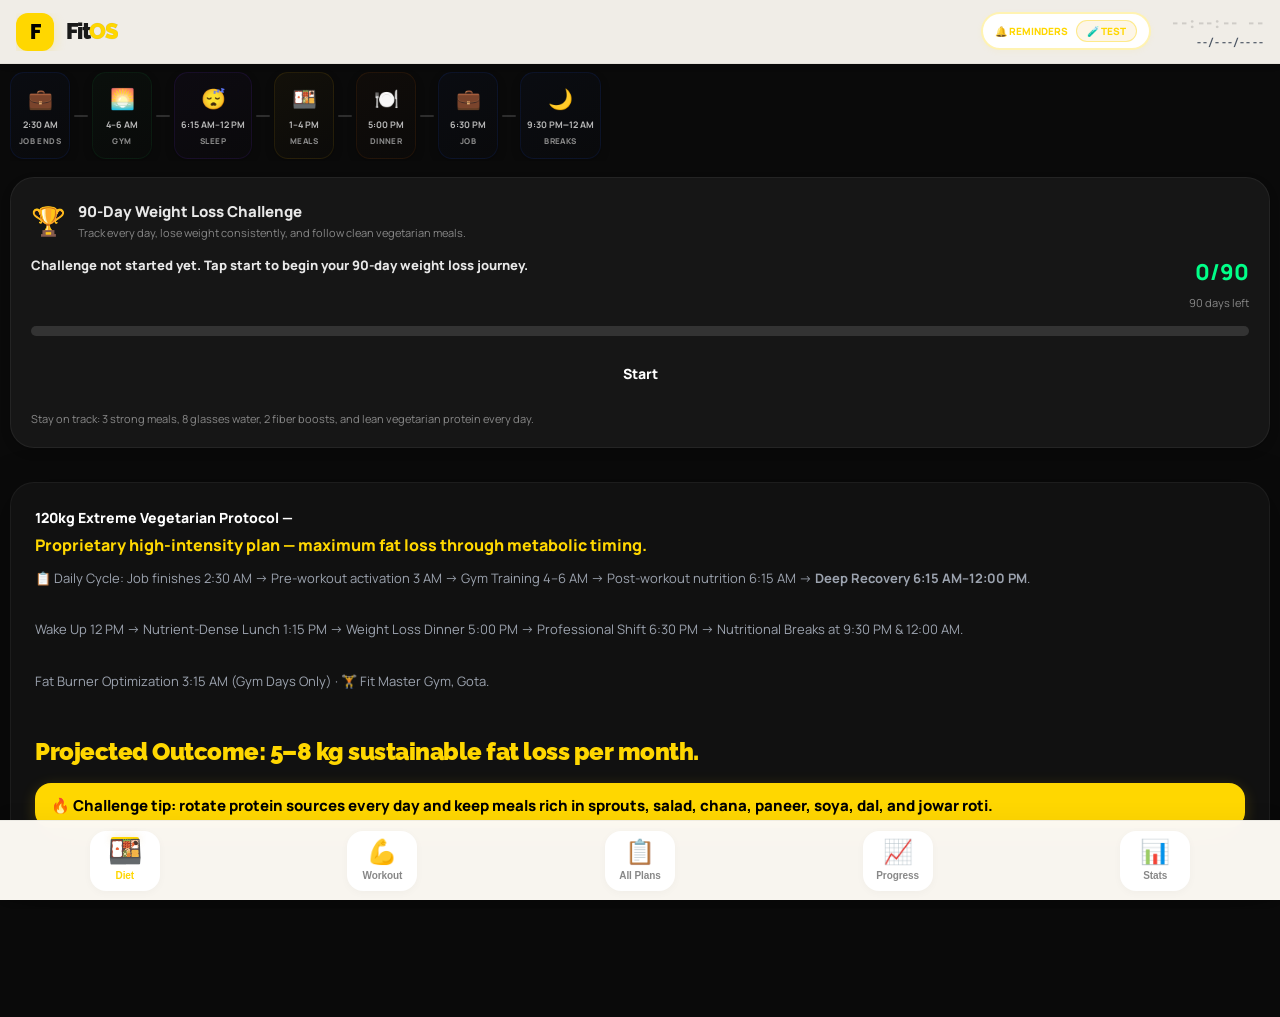
==== commit 05929c4c: "Add files via upload" ====
--- a/index.html
+++ b/index.html
@@ -1,31 +1,23 @@
-<!doctype html>
+<!DOCTYPE html>
 <html lang="en">
-  <head>
-    <meta charset="UTF-8" />
-    <meta
-      name="viewport"
-      content="width=device-width, initial-scale=1.0, viewport-fit=cover"
-    />
-    <link rel="manifest" href="manifest.json" />
-    <meta name="mobile-web-app-capable" content="yes" />
-    <meta name="apple-mobile-web-app-capable" content="yes" />
-    <meta
-      name="apple-mobile-web-app-status-bar-style"
-      content="black-translucent"
-    />
-    <meta name="theme-color" content="#C6920A" />
-    <meta name="apple-mobile-web-app-title" content="FitOS" />
-    <title>FitOS — 90-Day Weight Loss Challenge</title>
-    <link
-      href="https://fonts.googleapis.com/css2?family=Inter:wght@400;700;900&family=Manrope:wght@400;500;600;700;800&family=Raleway:wght@700;800;900&family=JetBrains+Mono:wght@500;600;700&display=swap"
-      rel="stylesheet"
-    />
-    <link rel="icon" href="Image/logo-new.png" type="image/png" />
-    <link rel="stylesheet" href="style.css" />
-    <link rel="stylesheet" href="style-desktop.css" />
-    <link rel="stylesheet" href="style-mobile.css" />
-    
-  </head>
+<head>
+  <meta charset="UTF-8" />
+  <meta name="viewport" content="width=device-width, initial-scale=1.0, viewport-fit=cover" />
+  <meta name="theme-color" content="#059669" />
+  <meta name="mobile-web-app-capable" content="yes" />
+  <meta name="apple-mobile-web-app-capable" content="yes" />
+  <meta name="apple-mobile-web-app-status-bar-style" content="default" />
+  <meta name="apple-mobile-web-app-title" content="FitOS" />
+
+  <title>FitOS — 90-Day Weight Loss Challenge</title>
+  
+  <link rel="manifest" href="manifest.json" />
+  <link rel="icon" href="Image/logo-new.png" type="image/png" />
+  <link rel="apple-touch-icon" href="Image/logo-new.png" />
+  <link href="https://fonts.googleapis.com/css2?family=Inter:wght@400;700;900&family=Manrope:wght@400;500;600;700;800&family=Raleway:wght@700;800;900&family=JetBrains+Mono:wght@500;600;700&display=swap" rel="stylesheet" />
+  
+  <link rel="stylesheet" href="style.css" />
+</head>
 
   <body id="fitos-app">
     <!-- Ambient Glow Orbs -->
@@ -44,30 +36,33 @@
           <div id="aiGreeting" class="ai-greeting">Hello Champ!</div>
         </div>
         <div class="topright">
-          <div class="dc" id="dayChip">Loading...</div>
-          <div class="cstrip">
-            <span>Cal</span>
-            <div class="cbar-wrap">
-              <div class="cbar-fill" id="topBar" style="width: 0"></div>
-            </div>
-            <span class="cv" id="topVal">0/950</span>
-          </div>
-          <div class="bmi-b">
-            <div class="pulse"></div>
-            <span>BMI</span><span class="bmi-v">40.1</span>
-          </div>
+          <div class="desktop-only">
+            <div class="dc" id="dayChip">Loading...</div>
+            <div class="cstrip">
+              <span>Cal</span>
+              <div class="cbar-wrap">
+                <div class="cbar-fill" id="topBar"></div>
+              </div>
+              <span class="cv" id="topVal">0/950</span>
+            </div>
+            <div class="bmi-b">
+              <div class="pulse"></div>
+              <span>BMI</span><span class="bmi-v">40.1</span>
+            </div>
+          </div>
+
           <button
             class="btn-reminders"
             onclick="requestNotificationPermission()"
-            style="display:flex; align-items:center; gap:8px;"
           >
             <span>🔔 REMINDERS</span>
-            <span onclick="event.stopPropagation(); testNotification();" style="padding:2px 8px; background:rgba(212,160,23,0.15); border-radius:12px; font-size:9px; border:1px solid rgba(212,160,23,0.3); font-weight:800; cursor:pointer;">🧪 TEST</span>
+            <span onclick="event.stopPropagation(); testNotification();" class="test-badge">🧪 TEST</span>
           </button>
-        </div>
-        <div class="clkwrap">
-          <div class="clk" id="clk">--:--:-- --</div>
-          <div class="datelbl" id="dateLbl">--/---/----</div>
+
+          <div class="clkwrap">
+            <div class="clk" id="clk">--:--:-- --</div>
+            <div class="datelbl" id="dateLbl">--/---/----</div>
+          </div>
         </div>
       </header>
 
@@ -94,10 +89,10 @@
             </div>
             <div class="pc">
               <div class="pc-l">BMI</div>
-              <div class="pc-v" style="color: var(--red)">40.1</div>
+              <div class="pc-v pc-red">40.1</div>
               <div class="pc-s">Obese III</div>
               <div class="bmibar">
-                <div class="bmif" style="width: 80%"></div>
+                <div class="bmif bmi-fill-80"></div>
               </div>
             </div>
             <div class="pc">
@@ -121,98 +116,18 @@
           <div class="dash-top">
             <div class="ring-c">
               <div class="rb-wrap">
-                <svg viewBox="0 0 120 120" style="transform: rotate(-90deg)">
+                <svg viewBox="0 0 120 120" class="ring-svg">
                   <!-- Background Circles -->
-                  <circle
-                    cx="60"
-                    cy="60"
-                    r="54"
-                    fill="none"
-                    stroke="var(--bd)"
-                    stroke-width="8"
-                    opacity="0.3"
-                  />
-                  <circle
-                    cx="60"
-                    cy="60"
-                    r="44"
-                    fill="none"
-                    stroke="var(--bd)"
-                    stroke-width="8"
-                    opacity="0.3"
-                  />
-                  <circle
-                    cx="60"
-                    cy="60"
-                    r="34"
-                    fill="none"
-                    stroke="var(--bd)"
-                    stroke-width="8"
-                    opacity="0.3"
-                  />
-                  <circle
-                    cx="60"
-                    cy="60"
-                    r="24"
-                    fill="none"
-                    stroke="var(--bd)"
-                    stroke-width="8"
-                    opacity="0.3"
-                  />
+                  <circle class="ring-bg" cx="60" cy="60" r="54" />
+                  <circle class="ring-bg" cx="60" cy="60" r="44" />
+                  <circle class="ring-bg" cx="60" cy="60" r="34" />
+                  <circle class="ring-bg" cx="60" cy="60" r="24" />
 
                   <!-- Progress Rings (2*PI*R) -->
-                  <circle
-                    id="ringP"
-                    cx="60"
-                    cy="60"
-                    r="54"
-                    fill="none"
-                    stroke="var(--blue)"
-                    stroke-width="8"
-                    stroke-dasharray="339.3"
-                    stroke-dashoffset="339.3"
-                    stroke-linecap="round"
-                    style="transition: stroke-dashoffset 1s ease"
-                  />
-                  <circle
-                    id="ringC"
-                    cx="60"
-                    cy="60"
-                    r="44"
-                    fill="none"
-                    stroke="var(--green)"
-                    stroke-width="8"
-                    stroke-dasharray="276.5"
-                    stroke-dashoffset="276.5"
-                    stroke-linecap="round"
-                    style="transition: stroke-dashoffset 1s ease"
-                  />
-                  <circle
-                    id="ringF"
-                    cx="60"
-                    cy="60"
-                    r="34"
-                    fill="none"
-                    stroke="var(--amber)"
-                    stroke-width="8"
-                    stroke-dasharray="213.6"
-                    stroke-dashoffset="213.6"
-                    stroke-linecap="round"
-                    style="transition: stroke-dashoffset 1s ease"
-                  />
-                  <circle
-                    id="ringFib"
-                    cx="60"
-                    cy="60"
-                    r="24"
-                    fill="none"
-                    stroke="var(--teal)"
-                    stroke-width="8"
-                    stroke-dasharray="150.8"
-                    stroke-dashoffset="150.8"
-                    stroke-linecap="round"
-                    style="transition: stroke-dashoffset 1s ease"
-                  />
+                  <circle id="ringP" class="ring-fill ring-p" cx="60" cy="60" r="54" />
+                  <circle id="ringC" class="ring-fill ring-c" cx="60" cy="60" r="44" />
+                  <circle id="ringF" class="ring-fill ring-f" cx="60" cy="60" r="34" />
+                  <circle id="ringFib" class="ring-fill ring-fib" cx="60" cy="60" r="24" />
                 </svg>
                 <div class="ri">
                   <div class="ri-n" id="calVal">0</div>
@@ -242,14 +157,14 @@
           </div>
         </div>
 
-        <div class="p-card challenge-scorecard" id="sidebarChallenge" style="margin-bottom:16px;">
+        <div class="p-card challenge-scorecard" id="sidebarChallenge">
           <div class="sh">Challenge Scorecard</div>
           <div id="sidebarChallengeContent"></div>
         </div>
 
         <div>
           <div class="sh">Water Tracker — Monthly Progress</div>
-          <div class="wgrid" id="wgrid" style="min-height: 200px;"></div>
+          <div id="wgrid" class="wgrid"></div>
         </div>
 
         <div>
@@ -276,77 +191,67 @@
           <div class="sh">Supplements Schedule</div>
           <div class="sql">
             <div class="sq">
-              <div class="sd" style="background: var(--green)"></div>
+              <div class="sd bg-green"></div>
               <div class="sn">Jeera · Saunf · Ajwain</div>
               <div class="st">12:15 PM · 3:30 PM</div>
             </div>
             <div class="sq">
-              <div class="sd" style="background: var(--teal)"></div>
+              <div class="sd bg-teal"></div>
               <div class="sn">Isabgol (2×)</div>
               <div class="st">1:00 PM · 4:00 PM</div>
             </div>
             <div class="sq">
-              <div class="sd" style="background: var(--amber)"></div>
+              <div class="sd bg-amber"></div>
               <div class="sn">Apple Cider Vinegar (2×)</div>
               <div class="st">6:00 AM (post-gym) · 4:15 PM</div>
             </div>
             <div class="sq">
-              <div class="sd" style="background: var(--purple)"></div>
+              <div class="sd bg-purple"></div>
               <div class="sn">Fat Burner Tablet</div>
               <div class="st">3:15 AM (gym days only)</div>
             </div>
             <div class="sq">
-              <div class="sd" style="background: var(--teal)"></div>
+              <div class="sd bg-teal"></div>
               <div class="sn">Green Tea</div>
               <div class="st">12:00 AM (night shift)</div>
             </div>
           </div>
         </div>
 
-        <div style="padding-bottom:8px">
+        <div class="pb-8">
           <div class="sh">Weekly Workout Split</div>
           <div class="wk" id="weekGrid"></div>
         </div>
 
-        <div style="padding-bottom:16px">
+        <div class="pb-16">
           <div class="sh">⚖️ Today's Weight — Log It</div>
           <div class="p-card wt-entry-box" >
-            <div
-              style="display:flex;justify-content:space-between;align-items:flex-start"
-            >
+            <div class="wt-header-row">
               <div>
                 <div class="wt-current-lbl">Current Weight</div>
                 <div
                   class="wt-current-val"
                   id="wtCurVal"
-                  
                 >
                   —
                 </div>
                 <div
                   class="wt-lost"
                   id="wtLostLbl"
-                  
                 ></div>
               </div>
-              <div style="text-align: right">
+              <div class="wt-target-col">
                 <div class="wt-current-lbl">Target</div>
-                <div
-                  style="font-family:var(--mono);font-size:var(--fs-xl);font-weight:900;color:var(--green)"
-                >
+                <div class="wt-target-val">
                   75.0 kg
                 </div>
                 <div
                   class="wt-current-lbl"
                   id="wtRemain"
-                  
                 ></div>
               </div>
             </div>
-            <div
-              class="wt-entry-row"
-              style="margin-top:12px;display:flex;gap:8px"
-            >
+            <div class="wt-input-row">
               <input
                 class="wt-input"
                 type="number"
@@ -368,19 +273,17 @@
           </div>
         </div>
 
-        <div style="padding-bottom:16px">
+        <div class="pb-16">
           <div class="sh">⚙️ App Settings & Data</div>
-          <div style="display:grid;grid-template-columns:1fr 1fr;gap:8px">
+          <div class="settings-grid">
             <button
-              class="wt-save-btn"
-              style="background:var(--bg3);color:var(--t2);border:1px solid var(--bd)"
+              class="wt-save-btn btn-secondary"
               onclick="exportData()"
             >
               💾 Backup
             </button>
             <button
-              class="wt-save-btn"
-              style="background:var(--bg3);color:var(--t2);border:1px solid var(--bd)"
+              class="wt-save-btn btn-secondary"
               onclick="document.getElementById('importInp').click()"
             >
               📂 Restore
@@ -388,9 +291,10 @@
             <input
               type="file"
               id="importInp"
-              style="display: none"
+              class="hidden"
               onchange="importData(event)"
               accept=".json"
+              title="Import Backup Data"
             />
           </div>
         </div>
@@ -463,36 +367,36 @@
             </div>
           </div>
 
-          <div class="p-card challenge-card" id="challengeCard" style="margin-bottom:18px;">
-            <div style="display:flex;align-items:center;gap:12px;margin-bottom:12px;">
-              <div style="font-size:28px;">🏆</div>
+          <div class="p-card challenge-card" id="challengeCard">
+            <div class="challenge-header">
+              <div class="challenge-icon">🏆</div>
               <div>
-                <div style="font-size:15px;font-weight:900;color:var(--t);">90-Day Weight Loss Challenge</div>
-                <div style="font-size:11px;color:var(--t3);">Track every day, lose weight consistently, and follow clean vegetarian meals.</div>
-              </div>
-            </div>
-            <div id="challengeSummary" style="font-size:13px;color:var(--t2);line-height:1.6;"></div>
+                <div class="challenge-title">90-Day Weight Loss Challenge</div>
+                <div class="challenge-sub">Track every day, lose weight consistently, and follow clean vegetarian meals.</div>
+              </div>
+            </div>
+            <div id="challengeSummary" class="challenge-summary"></div>
           </div>
 
           <div class="tl" id="dietTL"></div>
           <div class="foot">
-            <strong>120kg Extreme Vegetarian Protocol —</strong>
-            <span class="highlight"
+            <span class="foot-title">120kg Extreme Vegetarian Protocol —</span>
+            <span class="highlight bold-yellow"
               >Proprietary high-intensity plan — maximum fat loss through
               metabolic timing.</span
             ><br />
-            📋 Daily Cycle: Job finishes 2:30 AM → Pre-workout activation 3 AM →
+            <span class="foot-cycle">📋 Daily Cycle: Job finishes 2:30 AM → Pre-workout activation 3 AM →
             Gym Training 4–6 AM → Post-workout nutrition 6:15 AM →
-            <strong>Deep Recovery 6:15 AM–12:00 PM</strong>.<br />
-            Wake Up 12 PM → Nutrient-Dense Lunch 1:15 PM → Weight Loss Dinner
+            <strong>Deep Recovery 6:15 AM–12:00 PM</strong>.</span><br />
+            <span class="foot-schedule">Wake Up 12 PM → Nutrient-Dense Lunch 1:15 PM → Weight Loss Dinner
             5:00 PM → Professional Shift 6:30 PM → Nutritional Breaks at 9:30 PM
-            & 12:00 AM.<br />
-            Fat Burner Optimization 3:15 AM (Gym Days Only) · 🏋️ Fit Master Gym,
-            Gota.<br />
-            <span class="highlight" style="font-weight: 900"
-              >Projected Outcome: 5–8 kg sustainable fat loss per month.</span
-            >
-            <div style="margin-top:10px;font-size:12px;color:var(--t3);line-height:1.5;">
+            & 12:00 AM.</span><br />
+            <span class="foot-extra">Fat Burner Optimization 3:15 AM (Gym Days Only) · 🏋️ Fit Master Gym,
+            Gota.</span><br />
+            <div class="highlight-promo">
+              Projected Outcome: 5–8 kg sustainable fat loss per month.
+            </div>
+            <div class="highlight-tip">
               🔥 Challenge tip: rotate protein sources every day and keep meals rich in sprouts, salad, chana, paneer, soya, dal, and jowar roti.
             </div>
           </div>
@@ -512,7 +416,7 @@
         <div class="tc" id="tc-progress">
           <div id="progressContent"></div>
         </div>
-      </main>
+        <main>
     </div>
     <!-- /.layout -->
 
@@ -548,9 +452,7 @@
 
     <!-- Hyper-Advanced AI Rest Timer Overlay -->
     <div id="restTimerOverlay" class="rest-timer-overlay">
-      <div
-        style="font-size:14px;font-weight:800;letter-spacing:.1em;color:var(--gold);margin-bottom:20px;text-transform:uppercase"
-      >
+      <div class="timer-label">
         RESTING...
       </div>
       <div class="rest-timer-ring">
@@ -558,7 +460,7 @@
           width="180"
           height="180"
           viewBox="0 0 180 180"
-          style="transform: rotate(-90deg)"
+          class="timer-svg"
         >
           <circle
             cx="90"
@@ -579,17 +481,16 @@
             stroke-dasharray="502.6"
             stroke-dashoffset="0"
             stroke-linecap="round"
-            style="transition: stroke-dashoffset 1s linear"
+            class="timer-ring-fill"
           ></circle>
         </svg>
         <div id="timerVal" class="rest-timer-val">60</div>
       </div>
-      <div
-        style="margin-top:28px;display:flex;gap:8px"
-      >
+      <div class="timer-actions">
         <button onclick="skipRest()" class="rest-timer-btn">Skip Rest</button>
       </div>
     </div>
     <script src="script.js"></script>
   </body>
-</html>+</html>
+
--- a/style.css
+++ b/style.css
@@ -3,446 +3,2825 @@
    ============================================================ */
 
 /* RESET */
-*,*::before,*::after{box-sizing:border-box;margin:0;padding:0;-webkit-tap-highlight-color:transparent;outline:none}
-
-:root{
-  --bg:#faf9f6;--bg2:#ffffff;--bg3:#f4f3f0;--bg4:#eceae5;
-  --bd:rgba(0,0,0,.04);--bd2:rgba(0,0,0,.08);--bd3:rgba(0,0,0,.15);
-  --t:#0a0a0a;--t2:#2d2d2d;--t3:#6e6e6e;
-  --gold:#d4a017;--gold-d:#b8860b;--gold-b:rgba(212,160,23,.1);
-  --red:#e11d48;--blue:#2563eb;--green:#059669;--amber:#d97706;
-  --purple:#7c3aed;--teal:#0d9488;--orange:#f59e0b;
-  --mono:"JetBrains Mono",monospace;
-  --r-sm:10px;--r-md:14px;--r-lg:18px;--r-xl:24px;--r-2xl:30px;
-  --shadow-sm:0 1px 3px rgba(0,0,0,.02),0 1px 2px rgba(0,0,0,.01);
-  --shadow-md:0 4px 12px rgba(0,0,0,.05),0 2px 4px rgba(0,0,0,.02);
-  --shadow-lg:0 20px 40px rgba(0,0,0,.08),0 10px 20px rgba(0,0,0,0.04);
-  --shadow-gold:0 10px 30px rgba(212,160,23,.15);
-  /* Font sizes */
-  --fs-3xs:8px;--fs-2xs:10px;--fs-xs:12px;--fs-sm:14px;--fs-md:16px;
-  --fs-lg:20px;--fs-xl:24px;--fs-2xl:28px;--fs-3xl:32px;
-  /* Spacing */
-  --space-xs:4px;--space-sm:8px;--space-md:12px;--space-lg:16px;--space-xl:20px;--space-2xl:24px;
-  /* Colors */
-  --gd:rgba(5,150,105,.1);--bg-dynamic:#ffffff;--color-dynamic:#0a0a0a;--border-dynamic:#d4a017;
-}
-
-html{scroll-behavior:smooth;-webkit-text-size-adjust:100%;overscroll-behavior:none;-webkit-overflow-scrolling:touch;overflow-x:hidden}
-body{font-family:"Manrope","Inter",-apple-system,BlinkMacSystemFont,sans-serif;background:var(--bg);color:var(--t);font-size:14px;line-height:1.6;overflow-x:hidden;-webkit-font-smoothing:antialiased;text-rendering:optimizeLegibility;min-width:0}
-
-::-webkit-scrollbar{width:3px;height:3px}
-::-webkit-scrollbar-track{background:transparent}
-::-webkit-scrollbar-thumb{background:rgba(212,168,71,.2);border-radius:4px}
-*{scrollbar-color:rgba(212,168,71,.2) transparent;scrollbar-width:thin}
-h1,h2,h3,h4,h5,h6{margin:0;padding:0;line-height:1.3}
-.mcnm,.exnm,.gymb-title,.wo-day,.sn,.scn{font-weight:800;line-height:1.3;word-break:break-word;text-align:left!important;white-space:normal!important;}
+*,
+*::before,
+*::after {
+  box-sizing: border-box;
+  margin: 0;
+  padding: 0;
+  -webkit-tap-highlight-color: transparent;
+  outline: none
+}
+
+:root {
+  /* 🎯 IRON MODE GYM - INDUSTRIAL METAL THEME */
+  --gym-bg: #0a0a0a;
+  --gym-bg2: #161616;
+  --gym-bg3: #222;
+  --gym-bg4: #333;
+  --gym-steel: rgba(255, 255, 255, .06);
+  --gym-chrome: rgba(255, 255, 255, .15);
+  --gym-rust: rgba(255, 255, 255, .25);
+  --gym-text: #e8e8e8;
+  --gym-text2: #b8b8b8;
+  --gym-text3: #888;
+
+  /* 💥 PREMIUM THEME COLORS */
+  --header-bg: #f9f6f1; /* Off-white/Cream topbar background */
+  --nav-bg: #fdfdfd;    /* Clean white bottom nav background */
+  --nav-btn-bg: #ffffff;
+  
+  --pump-red: #ff4d4d;
+  --pump-cyan: #00ffff;
+  --pump-gold: #ffd700; /* Vibrant Yellow */
+  --pump-iron: #a8a8a8;
+  --gold: var(--pump-gold);
+  --red: var(--pump-red);
+  --cyan: var(--pump-cyan);
+  --iron: var(--pump-iron);
+  --green: #00ff88;
+  --orange: #ff8800;
+  --blue: #3b82f6;
+
+  /* 🏋️ 3D GYM SHADOWS - PLATE WEIGHTS */
+  --shadow-plate: 0 4px 12px rgba(0, 0, 0, .08), 0 1px 2px rgba(0, 0, 0, .04);
+  --shadow-barbell: 0 10px 30px rgba(0, 0, 0, .1), 0 4px 12px rgba(0, 0, 0, .05);
+  --shadow-rack: 0 32px 80px rgba(0, 0, 0, .9), 0 0 0 1px rgba(255, 255, 255, .05);
+  --shadow-pump-glow: 0 0 40px rgba(255, 77, 77, .5);
+  --shadow-gold-glow: 0 0 35px rgba(255, 215, 0, .6);
+
+  /* 📏 INDUSTRIAL TYPOGRAPHY */
+  --gym-mono: "JetBrains Mono", "Fira Code", monospace;
+  --gym-sans: "Raleway", "Inter", sans-serif;
+  --r-xs: 8px;
+  --r-sm: 12px;
+  --r-md: 16px;
+  --r-lg: 20px;
+  --r-xl: 24px;
+  --r-xxl: 32px;
+  --r-2xl: 48px;
+
+  /* 💪 GYM FONT SIZES - BOLD HEAVY */
+  --fs-xs: 12px;
+  --fs-sm: 14px;
+  --fs-md: 16px;
+  --fs-lg: 22px;
+  --fs-xl: 32px;
+  --fs-xxl: 44px;
+
+  /* 🏋️ SPACING - PLATE STACKS */
+  --space-plate: 8px;
+  --space-bar: 16px;
+  --space-rack: 24px;
+  --space-gym: 32px;
+  --space-heavy: 48px;
+
+  /* 🔄 DYNAMIC GYM ELEMENTS */
+  --steel-glow: rgba(168, 168, 168, .2);
+  --pump-trail: rgba(255, 77, 77, .15);
+
+  /* FALLBACKS */
+  --bg: var(--gym-bg);
+  --bg2: var(--gym-bg2);
+  --bg3: var(--gym-bg3);
+  --bg4: var(--gym-bg4);
+  --bd: var(--gym-steel);
+  --bd2: var(--gym-chrome);
+  --bd3: var(--gym-rust);
+  --t: var(--gym-text);
+  --t2: var(--gym-text2);
+  --t3: var(--gym-text3);
+  --shadow-sm: var(--shadow-plate);
+  --shadow-md: var(--shadow-barbell);
+  --shadow-lg: var(--shadow-rack);
+  --mono: var(--gym-mono);
+}
+
+
+html {
+  scroll-behavior: smooth;
+  -webkit-text-size-adjust: 100%;
+  -moz-text-size-adjust: 100%;
+  text-size-adjust: 100%;
+  overscroll-behavior: none;
+  -webkit-overflow-scrolling: touch;
+  overflow-x: hidden
+}
+
+body {
+  font-family: "Manrope", "Inter", -apple-system, BlinkMacSystemFont, sans-serif;
+  background: var(--bg);
+  color: var(--t);
+  font-size: 14px;
+  line-height: 1.6;
+  overflow-x: hidden;
+  -webkit-font-smoothing: antialiased;
+  text-rendering: optimizeLegibility;
+  min-width: 0
+}
+
+::-webkit-scrollbar {
+  width: 3px;
+  height: 3px
+}
+
+::-webkit-scrollbar-track {
+  background: transparent;
+}
+
+::-webkit-scrollbar-thumb {
+  background: rgba(212, 168, 71, .2);
+  border-radius: 4px;
+}
+
+* {
+  scrollbar-color: rgba(212, 168, 71, .2) transparent;
+  scrollbar-width: thin
+}
+
+h1,
+h2,
+h3,
+h4,
+h5,
+h6 {
+  margin: 0;
+  padding: 0;
+  line-height: 1.3
+}
+
+.mcnm,
+.exnm,
+.gymb-title,
+.wo-day,
+.sn,
+.scn {
+  font-weight: 800;
+  line-height: 1.3;
+  word-break: break-word;
+  text-align: left !important;
+  white-space: normal !important;
+}
 
 /* ============================================================
    ANIMATIONS
    ============================================================ */
-@keyframes fup{from{opacity:0;transform:translateY(16px)}to{opacity:1;transform:translateY(0)}}
-@keyframes logoPulse{0%{box-shadow:0 0 0 0 rgba(212,168,71,.5)}70%{box-shadow:0 0 0 8px transparent}100%{box-shadow:0 0 0 0 transparent}}
-@keyframes badgePulse{0%,100%{opacity:1}50%{opacity:.7}}
-@keyframes gradientShift{0%{background-position:0% 50%}50%{background-position:100% 50%}100%{background-position:0% 50%}}
-@keyframes pl{0%,100%{box-shadow:0 0 0 0 rgba(5,150,105,.6)}60%{box-shadow:0 0 0 6px transparent}}
-@keyframes shimmer{0%{background-position:-500px 0}100%{background-position:500px 0}}
-@keyframes waterDrop{0%,100%{transform:scale(1)}50%{transform:scale(1.15)}}
-@keyframes pulseGlow{0%,100%{box-shadow:0 0 0 0 rgba(198,146,10,.35)}50%{box-shadow:0 0 0 8px rgba(198,146,10,0)}}
-@keyframes slideUp{from{opacity:0;transform:translateY(30px) scale(.97)}to{opacity:1;transform:translateY(0) scale(1)}}
-@keyframes fadeIn{from{opacity:0}to{opacity:1}}
-@keyframes dotPulse{0%,100%{transform:scale(1);box-shadow:0 0 0 0 rgba(212,160,23,.4)}50%{transform:scale(1.2);box-shadow:0 0 0 6px rgba(212,160,23,0)}}
-@keyframes staggeredEntry{from{opacity:0;transform:translateY(24px) scale(.98)}to{opacity:1;transform:translateY(0) scale(1)}}
-@media(prefers-reduced-motion:reduce){*{animation:none!important;transition:none!important}}
+@keyframes fup {
+  from {
+    opacity: 0;
+    transform: translateY(16px)
+  }
+
+  to {
+    opacity: 1;
+    transform: translateY(0)
+  }
+}
+
+@keyframes logoPulse {
+  0% {
+    box-shadow: 0 0 0 0 var(--glow-pump)
+  }
+
+  70% {
+    box-shadow: 0 0 0 12px rgba(255, 71, 87, 0)
+  }
+
+  100% {
+    box-shadow: 0 0 0 0 transparent
+  }
+}
+
+@keyframes pumpPulse {
+
+  0%,
+  100% {
+    transform: scale(1);
+    box-shadow: var(--shadow-sm)
+  }
+
+  50% {
+    transform: scale(1.05);
+    box-shadow: var(--shadow-pump)
+  }
+}
+
+.p-card.pump {
+  animation: pumpPulse 2s infinite;
+}
+
+@keyframes badgePulse {
+
+  0%,
+  100% {
+    opacity: 1
+  }
+
+  50% {
+    opacity: .7
+  }
+}
+
+@keyframes gradientShift {
+  0% {
+    background-position: 0% 50%
+  }
+
+  50% {
+    background-position: 100% 50%
+  }
+
+  100% {
+    background-position: 0% 50%
+  }
+}
+
+@keyframes pl {
+
+  0%,
+  100% {
+    box-shadow: 0 0 0 0 rgba(5, 150, 105, .6)
+  }
+
+  60% {
+    box-shadow: 0 0 0 6px transparent
+  }
+}
+
+@keyframes shimmer {
+  0% {
+    background-position: -500px 0
+  }
+
+  100% {
+    background-position: 500px 0
+  }
+}
+
+@keyframes waterDrop {
+
+  0%,
+  100% {
+    transform: scale(1)
+  }
+
+  50% {
+    transform: scale(1.15)
+  }
+}
+
+@keyframes pulseGlow {
+
+  0%,
+  100% {
+    box-shadow: 0 0 0 0 rgba(198, 146, 10, .35)
+  }
+
+  50% {
+    box-shadow: 0 0 0 8px rgba(198, 146, 10, 0)
+  }
+}
+
+@keyframes slideUp {
+  from {
+    opacity: 0;
+    transform: translateY(30px) scale(.97)
+  }
+
+  to {
+    opacity: 1;
+    transform: translateY(0) scale(1)
+  }
+}
+
+@keyframes fadeIn {
+  from {
+    opacity: 0
+  }
+
+  to {
+    opacity: 1
+  }
+}
+
+@keyframes dotPulse {
+
+  0%,
+  100% {
+    transform: scale(1);
+    box-shadow: 0 0 0 0 rgba(212, 160, 23, .4)
+  }
+
+  50% {
+    transform: scale(1.2);
+    box-shadow: 0 0 0 6px rgba(212, 160, 23, 0)
+  }
+}
+
+@keyframes staggeredEntry {
+  from {
+    opacity: 0;
+    transform: translateY(24px) scale(.98)
+  }
+
+  to {
+    opacity: 1;
+    transform: translateY(0) scale(1)
+  }
+}
+
+@media(prefers-reduced-motion:reduce) {
+  * {
+    animation: none !important;
+    transition: none !important
+  }
+}
 
 /* ============================================================
    MOBILE-FIRST LAYOUT
    ============================================================ */
-.layout{display:flex;flex-direction:column;min-height:100vh;min-height:100dvh;padding-top:58px;padding-bottom:74px;overflow-x:hidden}
-.orb{display:none}
-
-/* ============================================================
-   TOPBAR — Premium Glass Header
-   ============================================================ */
-.topbar{position:fixed;top:0;left:0;right:0;height:58px;z-index:10000;display:flex;align-items:center;padding:0 16px;gap:10px;background:rgba(255,255,255,0.96);backdrop-filter:saturate(180%) blur(20px);-webkit-backdrop-filter:saturate(180%) blur(20px);box-shadow:0 1px 0 var(--bd),0 4px 16px rgba(0,0,0,0.05);box-sizing:border-box;overflow:hidden}
-.logo{display:flex;align-items:center;gap:10px;margin-right:auto;min-width:0;flex-shrink:0}
-.lm{width:36px;height:36px;background:linear-gradient(145deg,#d4a847,#b8880f);border-radius:12px;font-family:var(--mono);font-size:14px;font-weight:800;color:#fff;display:flex;align-items:center;justify-content:center;flex-shrink:0;animation:logoPulse 3s infinite cubic-bezier(.66,0,0,1);box-shadow:0 4px 12px rgba(198,146,10,.25)}
-.lt{font-family:"Raleway",sans-serif;font-size:20px;font-weight:900;letter-spacing:-.8px;color:var(--t);white-space:nowrap;flex-shrink:0}
-.lt em{color:var(--gold);font-style:normal}
-.xbadge{font-size:9px;font-weight:900;letter-spacing:.12em;text-transform:uppercase;background:rgba(185,28,28,0.08);color:var(--red);border:1px solid rgba(220,38,38,0.15);padding:4px 10px;border-radius:24px;flex-shrink:0;animation:badgePulse 2.5s infinite;display:none}
-.ai-greeting{display:none;font-size:12px;color:var(--t3);font-weight:600;white-space:nowrap}
-.topright{display:flex;align-items:center;gap:8px;flex-shrink:0}
-.topright .dc,.topright .cstrip,.topright .bmi-b{display:none}
-.btn-reminders{font-size:9px;padding:6px 10px;border-radius:20px;background:linear-gradient(135deg,rgba(198,146,10,.08),rgba(198,146,10,.04));color:var(--gold);border:1px solid rgba(198,146,10,.15);cursor:pointer;font-weight:700;white-space:nowrap;min-height:34px;display:flex;align-items:center;gap:3px;transition:all .2s ease;font-family:inherit}
-.btn-reminders:active{transform:scale(.95);background:rgba(198,146,10,.12)}
-.clkwrap{display:flex;flex-direction:column;align-items:flex-end;gap:1px;flex-shrink:0}
-.clk{font-family:var(--mono);font-size:12px;font-weight:700;letter-spacing:.03em;color:var(--t);white-space:nowrap}
-.datelbl{font-family:var(--mono);font-size:9px;font-weight:600;color:var(--t3);white-space:nowrap;letter-spacing:.02em}
+.layout {
+  display: flex;
+  flex-direction: column;
+  min-height: 100vh;
+  min-height: 100dvh;
+  padding-top: 58px;
+  padding-bottom: 74px;
+  overflow-x: hidden
+}
+
+.orb {
+  display: none
+}
+
+.topbar {
+  position: fixed;
+  top: 0;
+  left: 0;
+  right: 0;
+  height: 64px;
+  z-index: 9999;
+  background: var(--header-bg);
+  display: flex;
+  align-items: center;
+  padding: 0 16px;
+  border-bottom: 1px solid rgba(0, 0, 0, 0.05);
+  box-shadow: 0 2px 10px rgba(0, 0, 0, 0.03);
+}
+
+.logo {
+  display: flex;
+  align-items: center;
+  gap: 12px;
+  margin-right: auto;
+  min-width: 0;
+  flex-shrink: 0;
+  max-width: 55%;
+  overflow: hidden
+}
+
+.lm {
+  width: 38px;
+  height: 38px;
+  background: var(--gold);
+  border-radius: 12px;
+  font-family: var(--gym-sans);
+  font-size: 20px;
+  font-weight: 900;
+  color: #000; /* Black character for yellow square */
+  display: flex;
+  align-items: center;
+  justify-content: center;
+  flex-shrink: 0;
+  box-shadow: 0 4px 12px rgba(255, 215, 0, 0.25);
+}
+
+.lt {
+  font-family: "Raleway", sans-serif;
+  font-size: 22px;
+  font-weight: 900;
+  letter-spacing: -1.2px;
+  color: #1a1a1a; /* Dark text for light header */
+  white-space: nowrap;
+  overflow: hidden;
+  text-overflow: ellipsis;
+  min-width: 0;
+  flex-shrink: 0
+}
+
+.lt em {
+  /* Match yellow styling in Image 4 */
+  color: var(--gold);
+  font-style: normal;
+  -webkit-text-stroke: 0.5px rgba(0,0,0,0.1);
+}
+
+.xbadge {
+  font-size: 9px;
+  font-weight: 900;
+  letter-spacing: .12em;
+  text-transform: uppercase;
+  background: rgba(185, 28, 28, 0.08);
+  color: var(--red);
+  border: 1px solid rgba(220, 38, 38, 0.15);
+  padding: 4px 10px;
+  border-radius: 24px;
+  flex-shrink: 0;
+  animation: badgePulse 2.5s infinite;
+  display: none
+}
+
+.ai-greeting {
+  display: none;
+  font-size: 12px;
+  color: var(--t3);
+  font-weight: 600;
+  white-space: nowrap
+}
+
+.desktop-only {
+  display: none
+}
+
+.topright {
+  display: flex;
+  align-items: center;
+  gap: 12px;
+  flex-shrink: 0;
+  flex-wrap: wrap;
+  min-width: 0;
+  justify-content: flex-end
+}
+
+.topright .dc,
+.topright .cstrip,
+.topright .bmi-b {
+  display: none
+}
+
+.btn-reminders {
+  font-size: 10px;
+  padding: 6px 12px;
+  border-radius: 20px;
+  background: #ffffff;
+  color: var(--gold);
+  border: 2px solid rgba(255, 215, 0, 0.3);
+  cursor: pointer;
+  font-weight: 800;
+  white-space: nowrap;
+  min-height: 36px;
+  display: flex;
+  align-items: center;
+  gap: 8px;
+  transition: all .2s ease;
+  font-family: inherit;
+  box-shadow: 0 2px 6px rgba(255, 215, 0, 0.05);
+}
+
+.btn-reminders:active {
+  transform: scale(.95);
+  background: #fefdfa;
+  border-color: var(--gold);
+}
+
+.test-badge {
+  padding: 3px 10px;
+  background: #fdf6e7;
+  border-radius: 12px;
+  font-size: 10px;
+  border: 1px solid rgba(255, 215, 0, 0.4);
+  color: var(--gold);
+  font-weight: 900;
+  cursor: pointer;
+}
+
+.clkwrap {
+  display: flex;
+  flex-direction: column;
+  align-items: flex-end;
+  gap: 1px;
+  flex-shrink: 0;
+  margin-left: 8px
+}
+
+.clk {
+  font-family: var(--mono);
+  font-size: 14px; /* Slightly larger as in Image 4 */
+  font-weight: 800;
+  letter-spacing: .03em;
+  color: #1a1a1a;
+  white-space: nowrap;
+  opacity: 0.15; /* Matching Image 4 ghosting effect */
+}
+
+.datelbl {
+  font-family: var(--mono);
+  font-size: 10px;
+  font-weight: 700;
+  color: #4b5563;
+  white-space: nowrap;
+  letter-spacing: .02em
+}
 
 /* Topbar desktop elements */
-.dc{font-size:11px;font-weight:700;padding:4px 10px;border-radius:20px;border:1px solid;white-space:nowrap}
-.day-chip-dynamic{background:var(--bg-dynamic);color:var(--color-dynamic);border-color:var(--border-dynamic)}
-.cstrip{display:flex;align-items:center;gap:5px;font-size:11px;color:var(--t2)}
-.cbar-wrap{width:80px;height:4px;background:rgba(0,0,0,.06);border-radius:2px;overflow:hidden}
-.cbar-fill{height:100%;background:linear-gradient(90deg,var(--amber),var(--red),var(--amber));background-size:200% 100%;border-radius:2px;transition:width .8s cubic-bezier(.34,1.56,.64,1);animation:gradientShift 3s ease infinite}
-.cv{font-family:var(--mono);font-size:11px;font-weight:700;color:var(--amber)}
-.bmi-b{display:flex;align-items:center;gap:5px;font-size:11px;color:var(--t2)}
-.bmi-v{font-family:var(--mono);font-size:13px;font-weight:700;color:var(--red)}
-.pulse{width:8px;height:8px;background:var(--green);border-radius:50%;flex-shrink:0;animation:pl 2s infinite}
-.vbadge{font-size:10px;font-weight:800;letter-spacing:.06em;text-transform:uppercase;background:var(--gd);color:var(--green);border:1px solid rgba(5,150,105,.2);padding:3px 8px;border-radius:20px;flex-shrink:0}
+.dc {
+  font-size: 11px;
+  font-weight: 700;
+  padding: 4px 10px;
+  border-radius: 20px;
+  border: 1px solid;
+  white-space: nowrap
+}
+
+.day-chip-dynamic {
+  background: var(--bg-dynamic);
+  color: var(--color-dynamic);
+  border-color: var(--border-dynamic)
+}
+
+.cstrip {
+  display: flex;
+  align-items: center;
+  gap: 5px;
+  font-size: 11px;
+  color: var(--t2)
+}
+
+.cbar-wrap {
+  width: 80px;
+  height: 4px;
+  background: rgba(0, 0, 0, .06);
+  border-radius: 2px;
+  overflow: hidden
+}
+
+.cbar-fill {
+  height: 100%;
+  background: linear-gradient(90deg, var(--amber), var(--red), var(--amber));
+  background-size: 200% 100%;
+  border-radius: 2px;
+  transition: width .8s cubic-bezier(.34, 1.56, .64, 1);
+  animation: gradientShift 3s ease infinite
+}
+
+.cv {
+  font-family: var(--mono);
+  font-size: 11px;
+  font-weight: 700;
+  color: var(--amber)
+}
+
+.bmi-b {
+  display: flex;
+  align-items: center;
+  gap: 5px;
+  font-size: 11px;
+  color: var(--t2)
+}
+
+.bmi-v {
+  font-family: var(--mono);
+  font-size: 13px;
+  font-weight: 700;
+  color: var(--red)
+}
+
+.pulse {
+  width: 8px;
+  height: 8px;
+  background: var(--green);
+  border-radius: 50%;
+  flex-shrink: 0;
+  animation: pl 2s infinite
+}
+
+.vbadge {
+  font-size: 10px;
+  font-weight: 800;
+  letter-spacing: .06em;
+  text-transform: uppercase;
+  background: var(--gd);
+  color: var(--green);
+  border: 1px solid rgba(5, 150, 105, .2);
+  padding: 3px 8px;
+  border-radius: 20px;
+  flex-shrink: 0
+}
 
 /* ============================================================
    DESKTOP TABBAR (hidden mobile)
    ============================================================ */
-.tabbar{display:none;visibility:hidden;height:0;overflow:hidden}
-.tab{padding:12px 18px;font-size:13px;font-weight:700;color:var(--t2);cursor:pointer;border:none;border-bottom:3px solid transparent;background:none;transition:all .25s ease;display:flex;align-items:center;gap:5px;white-space:nowrap;min-height:48px;-webkit-user-select:none;user-select:none;border-radius:var(--r-md) var(--r-md) 0 0;position:relative}
-.tab:hover{color:var(--t);background:rgba(198,146,10,.05);border-bottom-color:rgba(198,146,10,.25)}
-.tab:active{transform:scale(.98)}
-.tab.on{color:var(--gold);background:linear-gradient(180deg,rgba(198,146,10,.06),transparent);border-bottom-color:var(--gold);font-weight:800}
-.tab.on::after{content:"";position:absolute;bottom:-3px;left:50%;transform:translateX(-50%);width:50%;height:3px;background:var(--gold);border-radius:2px 2px 0 0}
+.tabbar {
+  display: none;
+  visibility: hidden;
+  height: 0;
+  overflow: hidden
+}
+
+.tab {
+  padding: 12px 18px;
+  font-size: 13px;
+  font-weight: 700;
+  color: var(--t2);
+  cursor: pointer;
+  border: none;
+  border-bottom: 3px solid transparent;
+  background: none;
+  transition: all .25s ease;
+  display: flex;
+  align-items: center;
+  gap: 5px;
+  white-space: nowrap;
+  min-height: 48px;
+  -webkit-user-select: none;
+  user-select: none;
+  border-radius: var(--r-md) var(--r-md) 0 0;
+  position: relative
+}
+
+.tab:hover {
+  color: var(--t);
+  background: rgba(198, 146, 10, .05);
+  border-bottom-color: rgba(198, 146, 10, .25)
+}
+
+.tab:active {
+  transform: scale(.98)
+}
+
+.tab.on {
+  color: var(--gold);
+  background: linear-gradient(180deg, rgba(198, 146, 10, .06), transparent);
+  border-bottom-color: var(--gold);
+  font-weight: 800
+}
+
+.tab.on::after {
+  content: "";
+  position: absolute;
+  bottom: -3px;
+  left: 50%;
+  transform: translateX(-50%);
+  width: 50%;
+  height: 3px;
+  background: var(--gold);
+  border-radius: 2px 2px 0 0
+}
 
 /* ============================================================
    SIDEBAR — Stats Panel
    ============================================================ */
-.sidebar{display:none;padding:18px 16px;flex-direction:column;gap:20px;background:var(--bg2);overflow-y:auto;-webkit-overflow-scrolling:touch}
-.sidebar.mob-visible{display:flex;animation:slideUp .4s ease}
+.sidebar {
+  display: none;
+  padding: 18px 16px;
+  flex-direction: column;
+  gap: 20px;
+  background: var(--bg2);
+  overflow-y: auto;
+  -webkit-overflow-scrolling: touch
+}
+
+.sidebar.mob-visible {
+  display: flex;
+  animation: slideUp .4s ease
+}
 
 /* Section Headers — Premium gradient text */
-.sh{font-size:11px;letter-spacing:.15em;text-transform:uppercase;font-weight:800;margin-bottom:12px;background:linear-gradient(135deg,var(--gold),var(--amber));-webkit-background-clip:text;-webkit-text-fill-color:transparent;background-clip:text;line-height:1.4;position:relative;padding-bottom:8px}
-.sh::after{content:"";position:absolute;bottom:0;left:0;width:32px;height:2px;background:linear-gradient(90deg,var(--gold),var(--amber));border-radius:1px}
+.sh {
+  font-size: 11px;
+  letter-spacing: .15em;
+  text-transform: uppercase;
+  font-weight: 800;
+  margin-bottom: 12px;
+  background: linear-gradient(135deg, var(--gold), var(--amber));
+  -webkit-background-clip: text;
+  -webkit-text-fill-color: transparent;
+  background-clip: text;
+  line-height: 1.4;
+  position: relative;
+  padding-bottom: 8px
+}
+
+.sh::after {
+  content: "";
+  position: absolute;
+  bottom: 0;
+  left: 0;
+  width: 32px;
+  height: 2px;
+  background: linear-gradient(90deg, var(--gold), var(--amber));
+  border-radius: 1px
+}
 
 /* Profile Grid — Glassmorphism cards */
-.pgrid{display:grid;grid-template-columns:repeat(4,1fr);gap:8px;margin-bottom:16px;max-width:100%}
-.pc{background:var(--bg2);border:1px solid var(--bd);border-radius:14px;padding:12px 6px;text-align:center;display:flex;flex-direction:column;align-items:center;justify-content:center;gap:2px;transition:all .25s ease;box-shadow:var(--shadow-sm);animation:fup .4s ease both;min-height:80px}
-.pc:nth-child(1){animation-delay:.05s}.pc:nth-child(2){animation-delay:.1s}.pc:nth-child(3){animation-delay:.15s}.pc:nth-child(4){animation-delay:.2s}
-.pc:active{transform:scale(.97);box-shadow:none}
-.pc-l{font-size:8px;color:var(--t3);font-weight:800;letter-spacing:.06em;text-transform:uppercase;margin-bottom:2px;line-height:1.2}
-.pc-v{font-family:var(--mono);font-size:18px;font-weight:900;line-height:1.1}
-.pc-s{font-size:8px;color:var(--t3);margin-top:2px;font-weight:700;line-height:1.2;white-space:normal!important;word-break:break-word!important;width:100%;max-width:100%;overflow:hidden;text-overflow:ellipsis;display:-webkit-box;-webkit-line-clamp:2;line-clamp:2;-webkit-box-orient:vertical}
-.pc-red{color:var(--red)}.pc-green{color:var(--green)}.pc-amber{color:var(--amber)}
-.fs-xs{font-size:12px;font-weight:600}.t3{color:var(--t3)}
-.bmibar{height:4px;background:rgba(0,0,0,.05);border-radius:2px;overflow:hidden;margin-top:6px;width:100%;max-width:60px}
-.bmif{height:100%;background:linear-gradient(90deg,var(--green),var(--amber),var(--red));border-radius:2px}
-.premark{font-size:12px;color:var(--t2);font-weight:600;line-height:1.6;background:rgba(212,160,23,.05);border:1px solid var(--gold-b);border-radius:18px;padding:16px 18px;margin-top:12px;text-align:left!important;word-break:break-word;box-shadow:var(--shadow-sm);position:relative;overflow:hidden}
-.premark::before{content:"";position:absolute;left:0;top:0;bottom:0;width:4px;background:var(--gold)}
-.premark span{color:var(--gold);font-weight:800;font-style:normal;display:inline;font-size:12px}
+.pgrid {
+  display: grid;
+  grid-template-columns: repeat(4, 1fr);
+  gap: 8px;
+  margin-bottom: 16px;
+  max-width: 100%
+}
+
+.pc {
+  background: var(--bg2);
+  border: 1px solid var(--bd);
+  border-radius: 14px;
+  padding: 12px 6px;
+  text-align: center;
+  display: flex;
+  flex-direction: column;
+  align-items: center;
+  justify-content: center;
+  gap: 2px;
+  transition: all .25s ease;
+  box-shadow: var(--shadow-sm);
+  animation: fup .4s ease both;
+  min-height: 80px
+}
+
+.pc:nth-child(1) {
+  animation-delay: .05s
+}
+
+.pc:nth-child(2) {
+  animation-delay: .1s
+}
+
+.pc:nth-child(3) {
+  animation-delay: .15s
+}
+
+.pc:nth-child(4) {
+  animation-delay: .2s
+}
+
+.pc:active {
+  transform: scale(.97);
+  box-shadow: none
+}
+
+.pc-l {
+  font-size: 8px;
+  color: var(--t3);
+  font-weight: 800;
+  letter-spacing: .06em;
+  text-transform: uppercase;
+  margin-bottom: 2px;
+  line-height: 1.2
+}
+
+.pc-v {
+  font-family: var(--mono);
+  font-size: 18px;
+  font-weight: 900;
+  line-height: 1.1
+}
+
+.pc-s {
+  font-size: 8px;
+  color: var(--t3);
+  margin-top: 2px;
+  font-weight: 700;
+  line-height: 1.2;
+  white-space: normal !important;
+  word-break: break-word !important;
+  width: 100%;
+  max-width: 100%;
+  overflow: hidden;
+  text-overflow: ellipsis;
+  display: -webkit-box;
+  -webkit-box-orient: vertical;
+  -webkit-line-clamp: 2;
+  line-clamp: 2;
+}
+
+.pc-red {
+  color: var(--red)
+}
+
+.pc-green {
+  color: var(--green)
+}
+
+.pc-amber {
+  color: var(--amber)
+}
+
+.bg-red {
+  background: var(--red)
+}
+
+.bg-green {
+  background: var(--green)
+}
+
+.bg-amber {
+  background: var(--amber)
+}
+
+.bg-teal {
+  background: var(--teal)
+}
+
+.bg-purple {
+  background: var(--purple)
+}
+
+.fs-xs {
+  font-size: 12px;
+  font-weight: 600
+}
+
+.fs-xl {
+  font-size: var(--fs-xl)
+}
+
+.weight-900 {
+  font-weight: 900
+}
+
+.t3 {
+  color: var(--t3)
+}
+
+.bmibar {
+  height: 4px;
+  background: rgba(0, 0, 0, .05);
+  border-radius: 2px;
+  overflow: hidden;
+  margin-top: 6px;
+  width: 100%;
+  max-width: 60px
+}
+
+.bmif {
+  height: 100%;
+  background: linear-gradient(90deg, var(--green), var(--amber), var(--red));
+  border-radius: 2px
+}
+
+.ring-bg {
+  fill: none;
+  stroke: var(--bd);
+  stroke-width: 8;
+  opacity: 0.3
+}
+
+.ring-fill {
+  fill: none;
+  stroke-width: 8;
+  stroke-linecap: round;
+  transition: stroke-dashoffset 1s ease
+}
+
+.ring-p {
+  stroke: var(--blue);
+  stroke-dasharray: 339.3;
+  stroke-dashoffset: 339.3
+}
+
+.ring-c {
+  stroke: var(--green);
+  stroke-dasharray: 276.5;
+  stroke-dashoffset: 276.5
+}
+
+.ring-f {
+  stroke: var(--amber);
+  stroke-dasharray: 213.6;
+  stroke-dashoffset: 213.6
+}
+
+.ring-fib {
+  stroke: var(--teal);
+  stroke-dasharray: 150.8;
+  stroke-dashoffset: 150.8
+}
+
+.premark {
+  font-size: 12px;
+  color: var(--t2);
+  font-weight: 600;
+  line-height: 1.6;
+  background: rgba(212, 160, 23, .05);
+  border: 1px solid var(--gold-b);
+  border-radius: 18px;
+  padding: 16px 18px;
+  margin-top: 12px;
+  text-align: left !important;
+  word-break: break-word;
+  box-shadow: var(--shadow-sm);
+  position: relative;
+  overflow: hidden
+}
+
+.premark::before {
+  content: "";
+  position: absolute;
+  left: 0;
+  top: 0;
+  bottom: 0;
+  width: 4px;
+  background: var(--gold)
+}
+
+.premark span {
+  color: var(--gold);
+  font-weight: 800;
+  font-style: normal;
+  display: inline;
+  font-size: 12px
+}
 
 /* DASHBOARD TOP: Side-by-side Ring & Macros */
-.dash-top{display:flex;align-items:center;justify-content:space-between;gap:12px;margin-bottom:20px;padding:0 4px}
+.dash-top {
+  display: flex;
+  align-items: center;
+  justify-content: space-between;
+  gap: 12px;
+  margin-bottom: 20px;
+  padding: 0 4px
+}
 
 /* Calorie Ring — Adjusted for side-by-side */
-.ring-c{display:flex;justify-content:center;flex:1.2;min-width:0}
-.rb-wrap{position:relative;width:140px;height:140px}
-.rb-wrap svg{width:100%;height:100%}
-.ri{position:absolute;top:50%;left:50%;transform:translate(-50%,-50%);text-align:center}
-.ri-n{font-family:var(--mono);font-size:26px;font-weight:900;color:var(--gold);line-height:1}
-.ri-l{font-size:8px;color:var(--t3);margin-top:2px;font-weight:700;text-transform:uppercase;letter-spacing:.1em}
+.ring-c {
+  display: flex;
+  justify-content: center;
+  flex: 1.2;
+  min-width: 0
+}
+
+.rb-wrap {
+  position: relative;
+  width: 140px;
+  height: 140px
+}
+
+.pb-8 {
+  padding-bottom: 8px !important
+}
+
+.pb-16 {
+  padding-bottom: 16px !important
+}
+
+.hidden {
+  display: none !important
+}
+
+.rb-wrap svg,
+.ring-svg {
+  width: 100%;
+  height: 100%;
+  transform: rotate(-90deg)
+}
+
+.ri {
+  position: absolute;
+  top: 50%;
+  left: 50%;
+  transform: translate(-50%, -50%);
+  text-align: center
+}
+
+.ri-n {
+  font-family: var(--mono);
+  font-size: 26px;
+  font-weight: 900;
+  color: var(--gold);
+  line-height: 1
+}
+
+.ri-l {
+  font-size: 8px;
+  color: var(--t3);
+  margin-top: 2px;
+  font-weight: 700;
+  text-transform: uppercase;
+  letter-spacing: .1em
+}
 
 /* Macro Grid — Vertical Stack */
-.macro-grid-alpha{display:flex;flex-direction:column;gap:6px;flex:1;min-width:0}
-.m-chip{background:var(--bg2);border:1px solid var(--bd);border-radius:10px;padding:6px 10px;text-align:left;display:flex;align-items:center;justify-content:space-between;gap:6px;transition:all .2s ease;box-shadow:var(--shadow-sm);min-width:0;overflow:hidden;flex-direction:row!important;}
-.m-chip .m-val{font-size:12px;font-weight:800;color:var(--t2);order:2}
-.m-chip .m-lbl{font-size:9px;font-weight:700;color:var(--t3);text-transform:uppercase;order:1}
-.m-chip:active{transform:scale(.97)}
-.m-chip.protein{border-left:3px solid var(--blue)}.m-chip.carbs{border-left:3px solid var(--green)}.m-chip.fat{border-left:3px solid var(--amber)}.m-chip.fiber{border-left:3px solid var(--teal)}
-.m-val{font-family:var(--mono);font-size:12px;font-weight:800;color:var(--t);white-space:nowrap;text-overflow:ellipsis;}
-.m-lbl{font-size:8px;font-weight:700;color:var(--t3);text-transform:uppercase;letter-spacing:.02em;white-space:nowrap;text-overflow:ellipsis;}
+.macro-grid-alpha {
+  display: flex;
+  flex-direction: column;
+  gap: 6px;
+  flex: 1;
+  min-width: 0
+}
+
+.m-chip {
+  background: var(--bg2);
+  border: 1px solid var(--bd);
+  border-radius: 10px;
+  padding: 6px 10px;
+  text-align: left;
+  display: flex;
+  align-items: center;
+  justify-content: space-between;
+  gap: 6px;
+  transition: all .2s ease;
+  box-shadow: var(--shadow-sm);
+  min-width: 0;
+  overflow: hidden;
+  flex-direction: row !important;
+}
+
+.m-chip .m-val {
+  font-size: 12px;
+  font-weight: 800;
+  color: var(--t2);
+  order: 2
+}
+
+.m-chip .m-lbl {
+  font-size: 9px;
+  font-weight: 700;
+  color: var(--t3);
+  text-transform: uppercase;
+  order: 1
+}
+
+.m-chip:active {
+  transform: scale(.97)
+}
+
+.m-chip.protein {
+  border-left: 3px solid var(--blue)
+}
+
+.m-chip.carbs {
+  border-left: 3px solid var(--green)
+}
+
+.m-chip.fat {
+  border-left: 3px solid var(--amber)
+}
+
+.m-chip.fiber {
+  border-left: 3px solid var(--teal)
+}
+
+.m-val {
+  font-family: var(--mono);
+  font-size: 12px;
+  font-weight: 800;
+  color: var(--t);
+  white-space: nowrap;
+  text-overflow: ellipsis;
+}
+
+.m-lbl {
+  font-size: 8px;
+  font-weight: 700;
+  color: var(--t3);
+  text-transform: uppercase;
+  letter-spacing: .02em;
+  white-space: nowrap;
+  text-overflow: ellipsis;
+}
 
 /* Water Tracker Styles — Consolidated */
-.wt-container{background:var(--bg2);border:1px solid var(--bd);border-radius:24px;padding:22px;box-shadow:var(--shadow-lg);position:relative;overflow:hidden;width:100%;box-sizing:border-box}
-.wt-header{display:flex;justify-content:space-between;align-items:center;margin-bottom:20px}
-.wt-info{flex:1}.wt-count{font-size:24px;font-weight:900;color:var(--blue);line-height:1;margin-bottom:4px}
-.wt-unit{font-size:12px;font-weight:800;text-transform:uppercase;opacity:.7;margin-left:2px}
-.wt-target{font-size:11px;color:var(--t3);font-weight:700;text-transform:uppercase;letter-spacing:.8px}
-.wt-icon{font-size:32px;animation:float 3s ease-in-out infinite;opacity:0.9}
-.wt-grid{display:grid;grid-template-columns:repeat(4,1fr);gap:10px;margin-bottom:20px;width:100%}
-.wt-glass{border:none;background:var(--bg3);border-radius:12px;height:48px;position:relative;overflow:hidden;cursor:pointer;transition:all 0.3s cubic-bezier(0.4, 0, 0.2, 1);box-shadow:inset 0 1px 3px rgba(0,0,0,0.02)}
-.wt-glass.filled{background:rgba(29,78,216,0.1);border:1px solid rgba(29,78,216,0.15)}
-.wt-glass-icon{position:relative;z-index:2;font-size:18px;display:flex;align-items:center;justify-content:center;height:100%;transition:transform .3s cubic-bezier(.175,.885,.32,1.275)}
-.wt-glass.filled .wt-glass-icon{transform:scale(1.2)}
-.wt-glass-fill{position:absolute;bottom:0;left:0;right:0;height:0;background:linear-gradient(to top,var(--blue),#3b82f6);transition:height .6s cubic-bezier(.34,1.56,.64,1);opacity:0.85;z-index:1}
-.wt-glass.filled .wt-glass-fill{height:100%}
-.wt-progress{margin-top:16px}
-.wt-progress-bar{height:10px;background:var(--bg4);border-radius:20px;overflow:hidden;box-shadow:inset 0 1px 3px rgba(0,0,0,0.04);margin-bottom:8px}
-.wt-progress-fill{height:100%;background:linear-gradient(90deg,var(--blue),#60a5fa);border-radius:20px;transition:width .8s cubic-bezier(.34,1.56,.64,1)}
-.wt-progress-text{font-size:11px;font-weight:900;color:var(--t3);text-transform:uppercase;letter-spacing:1px;text-align:center}
-.wt-status{text-align:center;margin-bottom:12px;font-weight:800;font-size:14px;margin-top:4px}
+.wt-container {
+  background: var(--bg2);
+  border: 1px solid var(--bd);
+  border-radius: 24px;
+  padding: 22px;
+  box-shadow: var(--shadow-lg);
+  position: relative;
+  overflow: hidden;
+  width: 100%;
+  box-sizing: border-box
+}
+
+.wt-header {
+  display: flex;
+  justify-content: space-between;
+  align-items: center;
+  margin-bottom: 20px
+}
+
+.wt-info {
+  flex: 1
+}
+
+.wt-count {
+  font-size: 24px;
+  font-weight: 900;
+  color: var(--blue);
+  line-height: 1;
+  margin-bottom: 4px
+}
+
+.wt-unit {
+  font-size: 12px;
+  font-weight: 800;
+  text-transform: uppercase;
+  opacity: .7;
+  margin-left: 2px
+}
+
+.wt-target {
+  font-size: 11px;
+  color: var(--t3);
+  font-weight: 700;
+  text-transform: uppercase;
+  letter-spacing: .8px
+}
+
+.wt-icon {
+  font-size: 32px;
+  animation: float 3s ease-in-out infinite;
+  opacity: 0.9
+}
+
+.wt-grid,
+.wgrid {
+  display: grid;
+  grid-template-columns: repeat(4, 1fr);
+  gap: 10px;
+  margin-bottom: 20px;
+  width: 100%
+}
+
+.wt-glass {
+  border: none;
+  background: var(--bg3);
+  border-radius: 12px;
+  height: 48px;
+  position: relative;
+  overflow: hidden;
+  cursor: pointer;
+  transition: all 0.3s cubic-bezier(0.4, 0, 0.2, 1);
+  box-shadow: inset 0 1px 3px rgba(0, 0, 0, 0.02)
+}
+
+.wt-glass.filled {
+  background: rgba(29, 78, 216, 0.1);
+  border: 1px solid rgba(29, 78, 216, 0.15)
+}
+
+.wt-glass-icon {
+  position: relative;
+  z-index: 2;
+  font-size: 18px;
+  display: flex;
+  align-items: center;
+  justify-content: center;
+  height: 100%;
+  transition: transform .3s cubic-bezier(.175, .885, .32, 1.275)
+}
+
+.wt-glass.filled .wt-glass-icon {
+  transform: scale(1.2)
+}
+
+.wt-glass-fill {
+  position: absolute;
+  bottom: 0;
+  left: 0;
+  right: 0;
+  height: 0;
+  background: linear-gradient(to top, var(--blue), #3b82f6);
+  transition: height .6s cubic-bezier(.34, 1.56, .64, 1);
+  opacity: 0.85;
+  z-index: 1
+}
+
+.wt-glass.filled .wt-glass-fill {
+  height: 100%
+}
+
+.wt-progress {
+  margin-top: 16px
+}
+
+.wt-progress-bar {
+  height: 10px;
+  background: var(--bg4);
+  border-radius: 20px;
+  overflow: hidden;
+  box-shadow: inset 0 1px 3px rgba(0, 0, 0, 0.04);
+  margin-bottom: 8px
+}
+
+.wt-progress-fill {
+  height: 100%;
+  background: linear-gradient(90deg, var(--blue), #60a5fa);
+  border-radius: 20px;
+  transition: width .8s cubic-bezier(.34, 1.56, .64, 1)
+}
+
+.wt-progress-text {
+  font-size: 11px;
+  font-weight: 900;
+  color: var(--t3);
+  text-transform: uppercase;
+  letter-spacing: 1px;
+  text-align: center
+}
+
+.wt-status {
+  text-align: center;
+  margin-bottom: 12px;
+  font-weight: 800;
+  font-size: 14px;
+  margin-top: 4px
+}
 
 /* Isabgol — Premium toggle buttons */
-.irow{display:flex;gap:10px;animation:fup .5s ease both;animation-delay:.3s}
-.ib{flex:1;background:var(--bg2);border:2px solid var(--bd);border-radius:var(--r-xl);padding:14px 10px;text-align:center;cursor:pointer;transition:all .3s cubic-bezier(.34,1.56,.64,1);font-family:inherit;min-height:80px;display:flex;flex-direction:column;align-items:center;justify-content:center;gap:4px;position:relative;overflow:hidden;box-shadow:var(--shadow-sm)}
-.ib:active{transform:scale(.95)}
-.ib.done{background:linear-gradient(145deg,rgba(13,148,136,.08),rgba(13,148,136,.03));border-color:var(--teal);box-shadow:0 0 0 2px rgba(13,148,136,.12),var(--shadow-sm)}
-.ib-ico{font-size:24px;display:block}
-.ib-l{font-size:10px;font-weight:800;color:var(--t2);text-transform:uppercase;letter-spacing:.06em}
-.ib.done .ib-l{color:var(--teal)}
-.ib-t{font-size:9px;color:var(--t3);font-weight:600}
-.isab-note{font-size:11px;color:var(--t2);font-style:italic;line-height:1.6;margin-top:10px;background:linear-gradient(135deg,var(--bg3),var(--bg2));border:1px solid var(--bd);border-radius:12px;padding:10px 12px}
+.irow {
+  display: flex;
+  gap: 10px;
+  animation: fup .5s ease both;
+  animation-delay: .3s
+}
+
+.ib {
+  flex: 1;
+  background: var(--bg2);
+  border: 2px solid var(--bd);
+  border-radius: var(--r-xl);
+  padding: 14px 10px;
+  text-align: center;
+  cursor: pointer;
+  transition: all .3s cubic-bezier(.34, 1.56, .64, 1);
+  font-family: inherit;
+  min-height: 80px;
+  display: flex;
+  flex-direction: column;
+  align-items: center;
+  justify-content: center;
+  gap: 4px;
+  position: relative;
+  overflow: hidden;
+  box-shadow: var(--shadow-sm)
+}
+
+.ib:active {
+  transform: scale(.95)
+}
+
+.ib.done {
+  background: linear-gradient(145deg, rgba(13, 148, 136, .08), rgba(13, 148, 136, .03));
+  border-color: var(--teal);
+  box-shadow: 0 0 0 2px rgba(13, 148, 136, .12), var(--shadow-sm)
+}
+
+.ib-ico {
+  font-size: 24px;
+  display: block
+}
+
+.ib-l {
+  font-size: 10px;
+  font-weight: 800;
+  color: var(--t2);
+  text-transform: uppercase;
+  letter-spacing: .06em
+}
+
+.ib.done .ib-l {
+  color: var(--teal)
+}
+
+.ib-t {
+  font-size: 9px;
+  color: var(--t3);
+  font-weight: 600
+}
+
+.isab-note {
+  font-size: 11px;
+  color: var(--t2);
+  font-style: italic;
+  line-height: 1.6;
+  margin-top: 10px;
+  background: linear-gradient(135deg, var(--bg3), var(--bg2));
+  border: 1px solid var(--bd);
+  border-radius: 12px;
+  padding: 10px 12px
+}
 
 /* Supplements — Clean list */
-.sql{display:flex;flex-direction:column;gap:6px;animation:fup .5s ease both;animation-delay:.4s}
-.sq{display:flex;align-items:center;gap:10px;padding:10px 12px;background:var(--bg2);border:1px solid var(--bd);border-radius:12px;transition:all .2s ease;box-shadow:var(--shadow-sm)}
-.sq:active{transform:scale(.98);background:var(--bg3)}
-.sd{width:10px;height:10px;border-radius:50%;flex-shrink:0;box-shadow:0 0 0 2px rgba(0,0,0,.06)}
-.sn{font-size:13px;font-weight:700;color:var(--t);flex:1;min-width:0}
-.st{font-size:10px;color:var(--t3);font-weight:600;white-space:nowrap}
+.sql {
+  display: flex;
+  flex-direction: column;
+  gap: 6px;
+  animation: fup .5s ease both;
+  animation-delay: .4s
+}
+
+.sq {
+  display: flex;
+  align-items: center;
+  gap: 10px;
+  padding: 10px 12px;
+  background: var(--bg2);
+  border: 1px solid var(--bd);
+  border-radius: 12px;
+  transition: all .2s ease;
+  box-shadow: var(--shadow-sm)
+}
+
+.sq:active {
+  transform: scale(.98);
+  background: var(--bg3)
+}
+
+.sd {
+  width: 10px;
+  height: 10px;
+  border-radius: 50%;
+  flex-shrink: 0;
+  box-shadow: 0 0 0 2px rgba(0, 0, 0, .06)
+}
+
+.sn {
+  font-size: 13px;
+  font-weight: 700;
+  color: var(--t);
+  flex: 1;
+  min-width: 0
+}
+
+.st {
+  font-size: 10px;
+  color: var(--t3);
+  font-weight: 600;
+  white-space: nowrap
+}
 
 /* Weekly Grid — Horizontal scroll */
-.wk{display:flex;gap:4px;overflow-x:auto;padding-bottom:6px;-webkit-overflow-scrolling:touch;scrollbar-width:none}
-.wk::-webkit-scrollbar{display:none}
-.wd{min-width:52px;flex:1;text-align:center;padding:10px 4px;border-radius:12px;background:var(--bg2);border:1px solid var(--bd);font-size:10px;font-weight:700;cursor:pointer;transition:all .2s ease;display:flex;flex-direction:column;align-items:center;gap:3px;box-shadow:var(--shadow-sm)}
-.wd:active{transform:scale(.94)}
-.wd.today{border-color:var(--gold);background:linear-gradient(145deg,rgba(198,146,10,.06),transparent);box-shadow:0 0 0 2px rgba(198,146,10,.1)}
-.wd-d{font-size:9px;color:var(--t3);text-transform:uppercase;font-weight:800;letter-spacing:.06em}
-.wd-m{font-size:12px;font-weight:800;color:var(--t)}
-.wd-t{font-size:8px;color:var(--t3);margin-top:1px}
+.wk {
+  display: flex;
+  gap: 4px;
+  overflow-x: auto;
+  padding-bottom: 6px;
+  -webkit-overflow-scrolling: touch;
+  scrollbar-width: none
+}
+
+.wk::-webkit-scrollbar {
+  display: none
+}
+
+.wd {
+  min-width: 52px;
+  flex: 1;
+  text-align: center;
+  padding: 10px 4px;
+  border-radius: 12px;
+  background: var(--bg2);
+  border: 1px solid var(--bd);
+  font-size: 10px;
+  font-weight: 700;
+  cursor: pointer;
+  transition: all .2s ease;
+  display: flex;
+  flex-direction: column;
+  align-items: center;
+  gap: 3px;
+  box-shadow: var(--shadow-sm)
+}
+
+.wd:active {
+  transform: scale(.94)
+}
+
+.wd.today {
+  border-color: var(--gold);
+  background: linear-gradient(145deg, rgba(198, 146, 10, .06), transparent);
+  box-shadow: 0 0 0 2px rgba(198, 146, 10, .1)
+}
+
+.wd-d {
+  font-size: 9px;
+  color: var(--t3);
+  text-transform: uppercase;
+  font-weight: 800;
+  letter-spacing: .06em
+}
+
+.wd-m {
+  font-size: 12px;
+  font-weight: 800;
+  color: var(--t)
+}
+
+.wd-t {
+  font-size: 8px;
+  color: var(--t3);
+  margin-top: 1px
+}
 
 /* Weight Entry — Premium card */
-.wt-entry-box{padding:18px!important;border-radius:var(--r-xl)}
-.wt-current-lbl{font-size:10px;color:var(--t3);font-weight:700;text-transform:uppercase;letter-spacing:.06em}
-.wt-current-val{font-size:28px;font-weight:900;color:var(--gold);font-family:var(--mono)}
-.wt-lost{font-size:13px;font-weight:700}
-.wt-input{flex:1;padding:12px 14px;border-radius:var(--r-md);border:1.5px solid var(--bd);background:var(--bg3);font-weight:700;font-size:16px;min-height:48px;font-family:inherit;transition:all .2s ease}
-.wt-input:focus{border-color:var(--gold);box-shadow:0 0 0 3px rgba(198,146,10,.12);outline:none;background:var(--bg2)}
-.input-error{border-color:var(--red)!important;box-shadow:0 0 0 3px rgba(225,29,72,.12)!important}
-.input-success{border-color:var(--green)!important;box-shadow:0 0 0 3px rgba(5,150,105,.12)!important}
-.wt-save-btn{padding:12px 18px;border-radius:var(--r-md);background:linear-gradient(145deg,var(--gold),var(--gold-d));color:white;border:none;font-weight:800;cursor:pointer;min-height:48px;font-size:14px;transition:all .2s ease;font-family:inherit;box-shadow:var(--shadow-gold)}
-.wt-save-btn:active{transform:scale(.96);box-shadow:none}
+.wt-header-row {
+  display: flex;
+  justify-content: space-between;
+  align-items: flex-start
+}
+
+.wt-target-col {
+  text-align: right
+}
+
+.wt-target-val {
+  font-family: var(--mono);
+  font-size: var(--fs-xl);
+  font-weight: 900;
+  color: var(--green)
+}
+
+.wt-input-row {
+  margin-top: 12px;
+  display: flex;
+  gap: 8px
+}
+
+.settings-grid {
+  display: grid;
+  grid-template-columns: 1fr 1fr;
+  gap: 8px
+}
+
+.btn-secondary {
+  background: var(--bg3);
+  color: var(--t2);
+  border: 1px solid var(--bd)
+}
+
+.wt-entry-box {
+  padding: 18px !important;
+  border-radius: var(--r-xl)
+}
+
+.wt-current-lbl {
+  font-size: 10px;
+  color: var(--t3);
+  font-weight: 700;
+  text-transform: uppercase;
+  letter-spacing: .06em
+}
+
+.wt-current-val {
+  font-size: 28px;
+  font-weight: 900;
+  color: var(--gold);
+  font-family: var(--mono)
+}
+
+.wt-lost {
+  font-size: 13px;
+  font-weight: 700
+}
+
+.wt-input {
+  flex: 1;
+  padding: 12px 14px;
+  border-radius: var(--r-md);
+  border: 1.5px solid var(--bd);
+  background: var(--bg3);
+  font-weight: 700;
+  font-size: 16px;
+  min-height: 48px;
+  font-family: inherit;
+  transition: all .2s ease
+}
+
+.wt-input:focus {
+  border-color: var(--gold);
+  box-shadow: 0 0 0 3px rgba(198, 146, 10, .12);
+  outline: none;
+  background: var(--bg2)
+}
+
+.input-error {
+  border-color: var(--red) !important;
+  box-shadow: 0 0 0 3px rgba(225, 29, 72, .12) !important
+}
+
+.input-success {
+  border-color: var(--green) !important;
+  box-shadow: 0 0 0 3px rgba(5, 150, 105, .12) !important
+}
+
+.wt-save-btn {
+  padding: 12px 18px;
+  border-radius: var(--r-md);
+  background: linear-gradient(145deg, var(--gold), var(--gold-d));
+  color: white;
+  border: none;
+  font-weight: 800;
+  cursor: pointer;
+  min-height: 48px;
+  font-size: 14px;
+  transition: all .2s ease;
+  font-family: inherit;
+  box-shadow: var(--shadow-gold)
+}
+
+.wt-save-btn:active {
+  transform: scale(.96);
+  box-shadow: none
+}
 
 /* ============================================================
    MAIN CONTENT
    ============================================================ */
-.main{flex:1;overflow-y:auto;overflow-x:hidden;-webkit-overflow-scrolling:touch;position:relative;z-index:1;min-width:0}
-.tc{display:none;padding:16px 16px 110px;max-width:100%;overflow-x:hidden;box-sizing:border-box}
-.tc.on{display:block;animation:slideUp 0.4s cubic-bezier(0.16,1,0.3,1)}
+.main {
+  flex: 1;
+  overflow-y: auto;
+  overflow-x: hidden;
+  -webkit-overflow-scrolling: touch;
+  position: relative;
+  z-index: 1;
+  min-width: 0
+}
+
+.tc {
+  display: none;
+  padding: 12px 14px 110px;
+  max-width: 100%;
+  overflow-x: hidden;
+  box-sizing: border-box
+}
+
+.tc#tc-diet {
+  padding: 12px 10px 90px !important;
+}
+
+.tc.on {
+  display: block;
+  animation: slideUp 0.4s cubic-bezier(0.16, 1, 0.3, 1)
+}
 
 /* ============================================================
    P-CARDS — Premium card system
    ============================================================ */
-.p-card{background:var(--bg2);border:1px solid var(--bd);border-radius:var(--r-xl);padding:20px;box-shadow:var(--shadow-sm);position:relative;overflow:visible !important;margin-bottom:16px;width:100%;box-sizing:border-box;transition:all 0.25s ease;text-align:left !important}
-.p-card:active{transform:scale(.985);box-shadow:var(--shadow-sm)}
-.p-card-header{background:linear-gradient(135deg,rgba(198,146,10,0.06),rgba(198,146,10,0.02));margin:-20px -20px 20px -20px;padding:16px 20px;border-bottom:1px solid var(--bd);border-radius:var(--r-xl) var(--r-xl) 0 0;display:flex;align-items:center;justify-content:space-between}
+.p-card {
+  background: var(--bg2);
+  border: 1px solid var(--bd2);
+  border-radius: var(--r-xl);
+  padding: 24px;
+  box-shadow: var(--shadow-md);
+  position: relative;
+  overflow: visible !important;
+  margin-bottom: 16px;
+  width: 100%;
+  box-sizing: border-box;
+  transition: all .3s cubic-bezier(.34, 1.56, .64, 1);
+  text-align: left !important;
+  transform: translateY(0);
+}
+
+.p-card.mc {
+  padding: 0 !important;
+  border-radius: 16px;
+  margin-bottom: 12px
+}
+
+.challenge-header {
+  display: flex;
+  align-items: center;
+  gap: 12px;
+  margin-bottom: 12px;
+}
+
+.challenge-icon {
+  font-size: 28px;
+}
+
+.challenge-title {
+  font-size: 15px;
+  font-weight: 900;
+  color: var(--t);
+}
+
+.challenge-sub {
+  font-size: 11px;
+  color: var(--t3);
+}
+
+.challenge-summary {
+  font-size: 13px;
+  color: var(--t2);
+  line-height: 1.6;
+}
+
+.challenge-tip {
+  margin-top: 10px;
+  font-size: 12px;
+  color: var(--t3);
+  line-height: 1.5;
+}
+
+.tcrd .p-card,
+.tcrd .mc,
+.tcrd .sc {
+  margin-bottom: 6px !important;
+}
+
+.challenge-card {
+  padding: 20px;
+}
+
+.p-card:hover {
+  transform: translateY(-8px) scale(1.02);
+  box-shadow: var(--shadow-lg), var(--shadow-pump);
+}
+
+.p-card:active {
+  transform: scale(.98);
+  box-shadow: var(--shadow-md);
+}
+
+.p-card-header {
+  background: linear-gradient(135deg, rgba(198, 146, 10, 0.06), rgba(198, 146, 10, 0.02));
+  margin: -20px -20px 20px -20px;
+  padding: 16px 20px;
+  border-bottom: 1px solid var(--bd);
+  border-radius: var(--r-xl) var(--r-xl) 0 0;
+  display: flex;
+  align-items: center;
+  justify-content: space-between
+}
 
 
 /* ============================================================
    DAY SCHEDULE STRIP — Horizontal scroll
    ============================================================ */
-.day-strip-wrap{overflow-x:auto;-webkit-overflow-scrolling:touch;margin-bottom:16px;scrollbar-width:none;-ms-overflow-style:none;}
-.day-strip-wrap::-webkit-scrollbar{display:none}
-.day-strip{display:flex;align-items:center;gap:4px;min-width:max-content;padding:2px 0}
-.ds-node{min-width:60px;padding:10px 6px;border-radius:14px;text-align:center;background:var(--bg2);border:1px solid var(--bd);display:flex;flex-direction:column;align-items:center;gap:3px;flex-shrink:0;box-shadow:var(--shadow-sm);transition:all .2s ease}
-.ds-node:active{transform:scale(.94)}
-.n-job{background:linear-gradient(145deg,rgba(29,78,216,.04),rgba(29,78,216,.01));border-color:rgba(29,78,216,.12)}
-.n-gym{background:linear-gradient(145deg,rgba(21,128,61,.05),rgba(21,128,61,.01));border-color:rgba(21,128,61,.12)}
-.n-sleep{background:linear-gradient(145deg,rgba(109,40,217,.04),rgba(109,40,217,.01));border-color:rgba(109,40,217,.12)}
-.n-meal{background:linear-gradient(145deg,rgba(198,146,10,.05),rgba(198,146,10,.01));border-color:rgba(198,146,10,.12)}
-.n-dinner{background:linear-gradient(145deg,rgba(180,83,9,.04),rgba(180,83,9,.01));border-color:rgba(180,83,9,.12)}
-.ds-ico{font-size:20px}
-.ds-time{font-size:9px;font-weight:700;color:var(--t2);white-space:nowrap}
-.ds-lbl{font-size:8px;font-weight:800;color:var(--t3);text-transform:uppercase;letter-spacing:.06em}
-.ds-conn{width:14px;min-width:14px;height:2px;background:var(--bd2);border-radius:1px;flex-shrink:0}
+.day-strip-wrap {
+  overflow-x: auto;
+  -webkit-overflow-scrolling: touch;
+  margin-bottom: 16px;
+  scrollbar-width: none;
+  -ms-overflow-style: none;
+}
+
+.day-strip-wrap::-webkit-scrollbar {
+  display: none
+}
+
+.day-strip {
+  display: flex;
+  align-items: center;
+  gap: 4px;
+  min-width: max-content;
+  padding: 2px 0
+}
+
+.ds-node {
+  min-width: 60px;
+  padding: 10px 6px;
+  border-radius: 14px;
+  text-align: center;
+  background: var(--bg2);
+  border: 1px solid var(--bd);
+  display: flex;
+  flex-direction: column;
+  align-items: center;
+  gap: 3px;
+  flex-shrink: 0;
+  box-shadow: var(--shadow-sm);
+  transition: all .2s ease
+}
+
+.ds-node:active {
+  transform: scale(.94)
+}
+
+.n-job {
+  background: linear-gradient(145deg, rgba(29, 78, 216, .04), rgba(29, 78, 216, .01));
+  border-color: rgba(29, 78, 216, .12)
+}
+
+.n-gym {
+  background: linear-gradient(145deg, rgba(21, 128, 61, .05), rgba(21, 128, 61, .01));
+  border-color: rgba(21, 128, 61, .12)
+}
+
+.n-sleep {
+  background: linear-gradient(145deg, rgba(109, 40, 217, .04), rgba(109, 40, 217, .01));
+  border-color: rgba(109, 40, 217, .12)
+}
+
+.n-meal {
+  background: linear-gradient(145deg, rgba(198, 146, 10, .05), rgba(198, 146, 10, .01));
+  border-color: rgba(198, 146, 10, .12)
+}
+
+.n-dinner {
+  background: linear-gradient(145deg, rgba(180, 83, 9, .04), rgba(180, 83, 9, .01));
+  border-color: rgba(180, 83, 9, .12)
+}
+
+.ds-ico {
+  font-size: 20px
+}
+
+.ds-time {
+  font-size: 9px;
+  font-weight: 700;
+  color: var(--t2);
+  white-space: nowrap
+}
+
+.ds-lbl {
+  font-size: 8px;
+  font-weight: 800;
+  color: var(--t3);
+  text-transform: uppercase;
+  letter-spacing: .06em
+}
+
+.ds-conn {
+  width: 14px;
+  min-width: 14px;
+  height: 2px;
+  background: var(--bd2);
+  border-radius: 1px;
+  flex-shrink: 0
+}
 
 /* ============================================================
    TIMELINE — Diet tab
    ============================================================ */
 /* Timeline — Clean alignment */
-.tl{display:flex;flex-direction:column;gap:4px}
-.trow{display:flex;align-items:flex-start;gap:8px;padding:10px 0;position:relative;animation:staggeredEntry .5s cubic-bezier(.34,1.56,.64,1) both;width:100%;box-sizing:border-box;overflow:visible}
-.trow::after{content:"";position:absolute;left:74px;top:46px;bottom:-10px;width:2px;background:linear-gradient(180deg,var(--gold) 0%,var(--bd2) 50%,transparent 100%);z-index:0;opacity:0.25}
-.tdot{width:10px;height:10px;border-radius:50%;border:2.5px solid var(--bg2);background:var(--gold);flex-shrink:0;z-index:2;position:relative}
-.tdot.active{animation:dotPulse 2s infinite}
-.trow:last-child::after{display:none}
-.tt{width:58px;min-width:58px;font-family:var(--mono);font-size:11px;font-weight:700;color:var(--t3);text-align:right;padding-top:14px;flex-shrink:0;letter-spacing:-.2px}
-.tdw{width:20px;min-width:20px;display:flex;flex-direction:column;align-items:center;padding-top:14px;z-index:1;flex-shrink:0}
-.tcrd{flex:1;min-width:0;max-width:calc(100% - 90px);overflow:visible;box-sizing:border-box;word-break:break-word}
-.td{width:10px;height:10px;border-radius:50%;border:2.5px solid var(--gold);background:var(--bg2);z-index:1}
+.tl {
+  display: flex;
+  flex-direction: column;
+  gap: 0 !important;
+}
+
+.trow {
+  display: block;
+  padding: 0;
+  margin-bottom: 14px !important;
+  animation: staggeredEntry .5s cubic-bezier(.34, 1.56, .64, 1) both;
+  width: 100%;
+  box-sizing: border-box;
+  overflow: visible
+}
+
+.trow::after {
+  display: none
+}
+
+.tcrd {
+  width: 100%;
+  min-width: 0;
+  overflow: visible;
+  box-sizing: border-box;
+  word-break: break-word
+}
+
+.td {
+  width: 10px;
+  height: 10px;
+  border-radius: 50%;
+  border: 2.5px solid var(--gold);
+  background: var(--bg2);
+  z-index: 1
+}
 
 
 /* Meal Cards */
-.mc{background:var(--bg2);border:1px solid var(--bd);border-radius:var(--r-xl);overflow:visible !important;transition:all .2s ease;box-sizing:border-box;width:100%;box-shadow:var(--shadow-sm);margin-bottom:10px;padding:0 !important}
-.mc:active{transform:scale(.995)}
-.mc.done{border-color:rgba(21,128,61,.2);background:linear-gradient(145deg,rgba(21,128,61,.03),var(--bg2))}
-.mc.done .mcnm{text-decoration:line-through;opacity:.5}
-.mc.skipped{opacity:.5;border-color:var(--bd);transform:scale(0.98)}
-.mch{display:flex;align-items:flex-start;padding:16px 16px 10px;gap:12px;cursor:pointer;-webkit-user-select:none;user-select:none;touch-action:manipulation;box-sizing:border-box;width:100%}
-.mch:active{background:rgba(0,0,0,.025)}
-.mcico{width:46px;height:46px;min-width:46px;border-radius:14px;display:flex;align-items:center;justify-content:center;font-size:22px;flex-shrink:0;background:var(--bg3)}
-.mcnfo{display:flex;flex-direction:column;gap:4px;flex:1;min-width:0;overflow:hidden}
-.mcnm{font-size:15px;font-weight:800;line-height:1.3;color:var(--t);word-break:break-word;white-space:normal}
-.mcsb{font-size:12px;color:var(--t3);line-height:1.4;margin-top:2px;word-break:break-word;white-space:normal}
-.mcrt{display:flex;gap:8px;padding:0 16px 16px;align-items:center;box-sizing:border-box;width:100%}
-.btn-skip,.btn-done{
-  flex:1;
-  min-height:40px;
-  height:40px;
-  font-size:18px;
-  font-weight:800;
-  border-radius:12px;
-  cursor:pointer;
-  transition:all .2s ease;
-  font-family:inherit;
-  padding:0;
-  display:flex;
-  align-items:center;
-  justify-content:center;
-  -webkit-tap-highlight-color:transparent;
-  touch-action:manipulation;
-}
-.btn-skip{
-  background:rgba(220,38,38,0.1);
-  border:1.5px solid rgba(220,38,38,0.25);
-  color:var(--red);
-}
-.btn-skip:active{transform:scale(.91);background:rgba(220,38,38,0.2)}
-.btn-skip-skipped{
-  background:rgba(220,38,38,0.25) !important;
-  border-color:var(--red) !important;
-  color:var(--red) !important;
-}
-.btn-done{
-  background:rgba(5,150,105,0.1);
-  border:1.5px solid rgba(5,150,105,0.25);
-  color:var(--green);
-}
-.btn-done:active{transform:scale(.91);background:rgba(5,150,105,0.2)}
-.btn-done-completed{
-  background:rgba(5,150,105,0.25) !important;
-  border-color:var(--green) !important;
-  color:var(--green) !important;
+.mc {
+  background: var(--bg2);
+  border: 1px solid var(--bd);
+  border-radius: var(--r-xl);
+  overflow: visible !important;
+  transition: all .2s ease;
+  box-sizing: border-box;
+  width: 100%;
+  box-shadow: var(--shadow-md);
+  margin: 0 !important;
+  padding: 0 !important;
+}
+
+.mc:active {
+  transform: scale(.995)
+}
+
+.mc.done {
+  border-color: rgba(21, 128, 61, .2);
+  background: linear-gradient(145deg, rgba(21, 128, 61, .03), var(--bg2))
+}
+
+.mc.done .mcnm {
+  text-decoration: line-through;
+  opacity: .5
+}
+
+.mc.skipped {
+  opacity: .5;
+  border-color: var(--bd);
+  transform: scale(0.98)
+}
+
+.mch {
+  display: flex;
+  align-items: flex-start;
+  padding: 14px 12px !important;
+  gap: 10px !important;
+  cursor: pointer;
+  -webkit-user-select: none;
+  user-select: none;
+  touch-action: manipulation;
+  box-sizing: border-box;
+  width: 100%
+}
+
+.mch:active {
+  background: rgba(0, 0, 0, .025)
+}
+
+.mcico {
+  width: 40px;
+  height: 40px;
+  min-width: 40px;
+  border-radius: 14px;
+  display: flex;
+  align-items: center;
+  justify-content: center;
+  font-size: 20px;
+  flex-shrink: 0;
+  background: var(--bg3)
+}
+
+.mcnfo {
+  display: flex;
+  flex-direction: column;
+  gap: 6px;
+  flex: 1;
+  min-width: 0;
+  overflow: hidden
+}
+
+.mcnm {
+  font-size: 14px !important;
+  font-weight: 900;
+  line-height: 1.3;
+  color: var(--t);
+  word-break: break-word;
+  white-space: normal;
+  hyphens: auto;
+  overflow-wrap: anywhere
+}
+
+.mcsb {
+  font-size: 12px;
+  color: var(--t3);
+  line-height: 1.45;
+  margin-top: 2px;
+  word-break: break-word;
+  white-space: normal;
+  display: -webkit-box;
+  -webkit-box-orient: vertical;
+  -webkit-line-clamp: 2;
+  line-clamp: 2;
+}
+
+.mcrt {
+  display: flex;
+  gap: 6px;
+  padding: 0 12px 12px;
+  align-items: center;
+  box-sizing: border-box;
+  width: 100%
+}
+
+.btn-skip,
+.btn-done {
+  flex: 1;
+  min-height: 52px;
+  height: auto;
+  font-size: 18px;
+  font-weight: 900;
+  border-radius: var(--r-md);
+  cursor: pointer;
+  transition: all .2s cubic-bezier(.34, 1.56, .64, 1);
+  font-family: var(--mono);
+  padding: 12px 20px;
+  display: flex;
+  align-items: center;
+  justify-content: center;
+  -webkit-tap-highlight-color: transparent;
+  touch-action: manipulation;
+  box-shadow: var(--shadow-sm);
+}
+
+.btn-skip {
+  background: rgba(220, 38, 38, 0.1);
+  border: 1.5px solid rgba(220, 38, 38, 0.25);
+  color: var(--red);
+}
+
+.btn-skip:active {
+  transform: scale(.91);
+  background: rgba(220, 38, 38, 0.2)
+}
+
+.btn-skip-skipped {
+  background: rgba(220, 38, 38, 0.25) !important;
+  border-color: var(--red) !important;
+  color: var(--red) !important;
+}
+
+.btn-done {
+  background: rgba(5, 150, 105, 0.1);
+  border: 1.5px solid rgba(5, 150, 105, 0.25);
+  color: var(--green);
+}
+
+.btn-done:active {
+  transform: scale(.91);
+  background: rgba(5, 150, 105, 0.2)
+}
+
+.btn-done-completed {
+  background: rgba(5, 150, 105, 0.25) !important;
+  border-color: var(--green) !important;
+  color: var(--green) !important;
 }
 
 /* Meal Card Body */
-.mcb{padding:0 16px 16px;display:none;overflow:hidden;box-sizing:border-box;width:100%}
-.mc.open .mcb{display:block !important;animation:fadeIn .25s ease}
+.mcb {
+  padding: 0 16px 16px;
+  display: none;
+  overflow: hidden;
+  box-sizing: border-box;
+  width: 100%
+}
+
+.mc.open .mcb {
+  display: block !important;
+  animation: fadeIn .25s ease
+}
+
 /* Meal item list */
-.il{display:block !important;list-style:none !important;padding:0 !important;margin:10px 0 0 !important;width:100% !important}
-.il li{display:block !important;width:100% !important;margin-bottom:10px !important;padding-left:20px !important;position:relative !important;font-size:12px !important;line-height:1.5 !important;color:var(--t2) !important;word-break:break-word !important;white-space:normal !important;text-align:left !important}
-.il li::before{content:"✦";position:absolute;left:0;top:2px;font-size:10px;color:var(--gold);opacity:.7}
+.il {
+  display: block !important;
+  list-style: none !important;
+  padding: 0 !important;
+  margin: 10px 0 0 !important;
+  width: 100% !important
+}
+
+.il li {
+  display: block !important;
+  width: 100% !important;
+  margin-bottom: 10px !important;
+  padding-left: 20px !important;
+  position: relative !important;
+  font-size: 12px !important;
+  line-height: 1.5 !important;
+  color: var(--t2) !important;
+  word-break: break-word !important;
+  white-space: normal !important;
+  text-align: left !important
+}
+
+.il li::before {
+  content: "✦";
+  position: absolute;
+  left: 0;
+  top: 2px;
+  font-size: 10px;
+  color: var(--gold);
+  opacity: .7
+}
+
 /* Meal options (A/B/C) */
-.og{margin-top:10px;display:grid !important;grid-template-columns:1fr !important;gap:7px !important}
-.opp{padding:10px 12px;font-size:12px;min-height:42px;border-radius:10px;background:var(--bg2);border:1.5px solid var(--bd);cursor:pointer;display:flex;align-items:center;gap:8px;width:100%;box-sizing:border-box;font-weight:700;color:var(--t2);transition:all .2s ease;font-family:inherit;white-space:normal;word-break:break-word;text-align:left}
-.opp:active{transform:scale(.98);background:var(--bg3)}
-.opp.sel{background:linear-gradient(145deg,rgba(198,146,10,.08),rgba(198,146,10,.03));border-color:var(--gold);color:var(--gold)}
-.odesc{font-size:11px;color:var(--t3);font-style:italic;margin-top:8px;line-height:1.5;word-break:break-word;white-space:normal;width:100%}
+.og {
+  margin-top: 10px;
+  display: grid !important;
+  grid-template-columns: 1fr !important;
+  gap: 6px !important
+}
+
+.opp {
+  padding: 10px 12px;
+  font-size: 12px;
+  min-height: 42px;
+  border-radius: 10px;
+  background: var(--bg2);
+  border: 1.5px solid var(--bd);
+  cursor: pointer;
+  display: flex;
+  align-items: center;
+  gap: 8px;
+  width: 100%;
+  box-sizing: border-box;
+  font-weight: 700;
+  color: var(--t2);
+  transition: all .2s ease;
+  font-family: inherit;
+  white-space: normal;
+  word-break: break-word;
+  text-align: left
+}
+
+.opp:active {
+  transform: scale(.98);
+  background: var(--bg3)
+}
+
+.opp.sel {
+  background: linear-gradient(145deg, rgba(198, 146, 10, .08), rgba(198, 146, 10, .03));
+  border-color: var(--gold);
+  color: var(--gold)
+}
+
+.odesc {
+  font-size: 11px;
+  color: var(--t3);
+  font-style: italic;
+  margin-top: 8px;
+  line-height: 1.5;
+  word-break: break-word;
+  white-space: normal;
+  width: 100%
+}
 
 /* ============================================================
    EXERCISE CARDS
    ============================================================ */
-.exlist{display:flex;flex-direction:column;gap:10px}
-.sec-hdr{display:flex;align-items:center;gap:10px;margin:16px 0 10px}
-.sec-lbl{font-size:9px;font-weight:800;text-transform:uppercase;letter-spacing:.12em;color:var(--t3);white-space:nowrap}
-.sec-line{flex:1;height:1px;background:var(--bd)}
-
-.ex-card-new{display:flex;flex-direction:row;align-items:flex-start;gap:12px;padding:14px;flex-wrap:wrap;max-width:100%;overflow:hidden;box-sizing:border-box}
-.ex-img-wrap{width:60px;height:60px;min-width:60px;max-width:60px;border-radius:14px;background:var(--bg3);border:1px solid var(--bd);padding:3px;flex-shrink:0;overflow:hidden;display:flex;align-items:center;justify-content:center}
-.ex-img-wrap img{width:100%;height:100%;object-fit:contain;border-radius:11px}
-.ex-info-new{flex:1;min-width:0;max-width:calc(100% - 76px)}
-.exnm,.ex-title-new{font-size:14px;font-weight:800;color:var(--t);line-height:1.3;display:flex;align-items:center;gap:6px;flex-wrap:wrap}
-.ex-num-new{width:22px;height:22px;background:linear-gradient(145deg,rgba(198,146,10,.1),rgba(198,146,10,.05));color:var(--gold);border-radius:7px;font-size:10px;font-weight:900;display:flex;align-items:center;justify-content:center;font-family:var(--mono);flex-shrink:0}
-.exdt,.ex-desc-new{font-size:11px;color:var(--t3);line-height:1.5;margin-top:4px}
-.extbadge{font-size:9px;padding:3px 10px;border-radius:8px;background:rgba(198,146,10,.06);color:var(--gold);font-weight:700;display:inline-block;margin-top:4px}
-
-.ex-actions-new{width:100%;display:flex;align-items:center;gap:8px;flex-wrap:wrap;padding-top:10px;border-top:1px solid var(--bd);margin-top:8px}
-.btn-haptic{width:38px;height:38px;min-width:38px;border-radius:11px;font-size:15px;display:flex;align-items:center;justify-content:center;flex-shrink:0;background:var(--bg3);border:1.5px solid var(--bd);cursor:pointer;transition:all .2s ease}
-.btn-haptic:active{transform:scale(.88);background:var(--bg4)}
-
-.set-row-new{display:flex;flex-wrap:wrap;gap:6px}
-.set-dot-new{width:38px;height:38px;min-width:38px;background:var(--bg3);border:2px solid var(--bd);border-radius:11px;display:flex;align-items:center;justify-content:center;font-family:var(--mono);font-size:13px;font-weight:800;color:var(--t2);cursor:pointer;transition:all .25s cubic-bezier(.34,1.56,.64,1);-webkit-user-select:none;user-select:none}
-.set-dot-new:active{transform:scale(.88)}
-.set-dot-new.dn{background:linear-gradient(145deg,var(--gold),var(--gold-d));border-color:var(--gold);color:white;box-shadow:0 3px 10px rgba(198,146,10,.25)}
-
-.exck{width:42px;height:42px;font-size:18px;border-radius:13px;flex-shrink:0;background:var(--bg3);border:2px solid var(--bd);display:flex;align-items:center;justify-content:center;cursor:pointer;transition:all .25s cubic-bezier(.34,1.56,.64,1)}
-.exck:active{transform:scale(.88)}
-.exck.dn{background:linear-gradient(145deg,var(--green),#128a3e);border-color:var(--green);color:white;box-shadow:0 3px 10px rgba(21,128,61,.2)}
+.exlist {
+  display: flex;
+  flex-direction: column;
+  gap: 10px
+}
+
+.sec-hdr {
+  display: flex;
+  align-items: center;
+  gap: 10px;
+  margin: 16px 0 10px
+}
+
+.sec-lbl {
+  font-size: 9px;
+  font-weight: 800;
+  text-transform: uppercase;
+  letter-spacing: .12em;
+  color: var(--t3);
+  white-space: nowrap
+}
+
+.sec-line {
+  flex: 1;
+  height: 1px;
+  background: var(--bd)
+}
+
+.ex-card-new {
+  display: flex;
+  flex-direction: row;
+  align-items: flex-start;
+  gap: 12px;
+  padding: 14px;
+  flex-wrap: wrap;
+  max-width: 100%;
+  overflow: hidden;
+  box-sizing: border-box
+}
+
+.ex-img-wrap {
+  width: 60px;
+  height: 60px;
+  min-width: 60px;
+  max-width: 60px;
+  border-radius: 14px;
+  background: var(--bg3);
+  border: 1px solid var(--bd);
+  padding: 3px;
+  flex-shrink: 0;
+  overflow: hidden;
+  display: flex;
+  align-items: center;
+  justify-content: center
+}
+
+.ex-img-wrap img {
+  width: 100%;
+  height: 100%;
+  object-fit: contain;
+  border-radius: 11px
+}
+
+.ex-info-new {
+  flex: 1;
+  min-width: 0;
+  max-width: calc(100% - 76px)
+}
+
+.exnm,
+.ex-title-new {
+  font-size: 14px;
+  font-weight: 800;
+  color: var(--t);
+  line-height: 1.3;
+  display: flex;
+  align-items: center;
+  gap: 6px;
+  flex-wrap: wrap
+}
+
+.ex-num-new {
+  width: 22px;
+  height: 22px;
+  background: linear-gradient(145deg, rgba(198, 146, 10, .1), rgba(198, 146, 10, .05));
+  color: var(--gold);
+  border-radius: 7px;
+  font-size: 10px;
+  font-weight: 900;
+  display: flex;
+  align-items: center;
+  justify-content: center;
+  font-family: var(--mono);
+  flex-shrink: 0
+}
+
+.exdt,
+.ex-desc-new {
+  font-size: 11px;
+  color: var(--t3);
+  line-height: 1.5;
+  margin-top: 4px
+}
+
+.extbadge {
+  font-size: 9px;
+  padding: 3px 10px;
+  border-radius: 8px;
+  background: rgba(198, 146, 10, .06);
+  color: var(--gold);
+  font-weight: 700;
+  display: inline-block;
+  margin-top: 4px
+}
+
+.ex-actions-new {
+  width: 100%;
+  display: flex;
+  align-items: center;
+  gap: 8px;
+  flex-wrap: wrap;
+  padding-top: 10px;
+  border-top: 1px solid var(--bd);
+  margin-top: 8px
+}
+
+.btn-haptic {
+  width: 38px;
+  height: 38px;
+  min-width: 38px;
+  border-radius: 11px;
+  font-size: 15px;
+  display: flex;
+  align-items: center;
+  justify-content: center;
+  flex-shrink: 0;
+  background: var(--bg3);
+  border: 1.5px solid var(--bd);
+  cursor: pointer;
+  transition: all .2s ease
+}
+
+.btn-haptic:active {
+  transform: scale(.88);
+  background: var(--bg4)
+}
+
+.set-row-new {
+  display: flex;
+  flex-wrap: wrap;
+  gap: 6px
+}
+
+.set-dot-new {
+  width: 38px;
+  height: 38px;
+  min-width: 38px;
+  background: var(--bg3);
+  border: 2px solid var(--bd);
+  border-radius: 11px;
+  display: flex;
+  align-items: center;
+  justify-content: center;
+  font-family: var(--mono);
+  font-size: 13px;
+  font-weight: 800;
+  color: var(--t2);
+  cursor: pointer;
+  transition: all .25s cubic-bezier(.34, 1.56, .64, 1);
+  -webkit-user-select: none;
+  user-select: none
+}
+
+.set-dot-new:active {
+  transform: scale(.88)
+}
+
+.set-dot-new.dn {
+  background: linear-gradient(145deg, var(--gold), var(--gold-d));
+  border-color: var(--gold);
+  color: white;
+  box-shadow: 0 3px 10px rgba(198, 146, 10, .25)
+}
+
+.exck {
+  width: 42px;
+  height: 42px;
+  font-size: 18px;
+  border-radius: 13px;
+  flex-shrink: 0;
+  background: var(--bg3);
+  border: 2px solid var(--bd);
+  display: flex;
+  align-items: center;
+  justify-content: center;
+  cursor: pointer;
+  transition: all .25s cubic-bezier(.34, 1.56, .64, 1)
+}
+
+.exck:active {
+  transform: scale(.88)
+}
+
+.exck.dn {
+  background: linear-gradient(145deg, var(--green), #128a3e);
+  border-color: var(--green);
+  color: white;
+  box-shadow: 0 3px 10px rgba(21, 128, 61, .2)
+}
 
 /* ============================================================
    WORKOUT HEADER
    ============================================================ */
-.wo-header{padding:18px;border-radius:var(--r-xl);margin-bottom:16px;background:linear-gradient(145deg,rgba(198,146,10,.05),rgba(198,146,10,.02));border:1px solid var(--bd);box-sizing:border-box;max-width:100%;overflow:hidden;box-shadow:var(--shadow-sm)}
-
-.wo-meta{font-size:11px;color:var(--t3);font-weight:600;margin-top:4px}
-.wo-header .wo-day{white-space:nowrap!important;overflow:hidden;text-overflow:ellipsis;min-width:0;}
-.wo-header .wo-meta{white-space:nowrap;overflow:hidden;text-overflow:ellipsis;min-width:0;}
-.wo-tip{padding:12px 14px;font-size:12px;border-radius:14px;line-height:1.6;background:var(--bg2);border:1px solid var(--bd);margin-top:12px;color:var(--t2);box-shadow:var(--shadow-sm)}
-.wo-stats{display:grid;grid-template-columns:repeat(2,1fr);gap:8px;margin-top:14px}
-.ws-item{text-align:center;padding:10px;background:var(--bg2);border:1px solid var(--bd);border-radius:12px;box-shadow:var(--shadow-sm)}
-.ws-v{font-family:var(--mono);font-size:20px;font-weight:900;color:var(--gold);line-height:1}
-.ws-l{font-size:8px;font-weight:800;color:var(--t3);text-transform:uppercase;letter-spacing:.06em;margin-top:3px}
-.progbar{height:6px;border-radius:6px;background:rgba(0,0,0,.05);overflow:hidden;margin-top:10px}
-.progfill{height:100%;background:linear-gradient(90deg,var(--gold),var(--amber));border-radius:6px;transition:width .8s ease}
+.wo-header {
+  padding: 18px;
+  border-radius: var(--r-xl);
+  margin-bottom: 16px;
+  background: linear-gradient(145deg, rgba(198, 146, 10, .05), rgba(198, 146, 10, .02));
+  border: 1px solid var(--bd);
+  box-sizing: border-box;
+  max-width: 100%;
+  overflow: hidden;
+  box-shadow: var(--shadow-sm)
+}
+
+.wo-meta {
+  font-size: 11px;
+  color: var(--t3);
+  font-weight: 600;
+  margin-top: 4px
+}
+
+.wo-header .wo-day {
+  white-space: nowrap !important;
+  overflow: hidden;
+  text-overflow: ellipsis;
+  min-width: 0;
+}
+
+.wo-header .wo-meta {
+  white-space: nowrap;
+  overflow: hidden;
+  text-overflow: ellipsis;
+  min-width: 0;
+}
+
+.wo-tip {
+  padding: 12px 14px;
+  font-size: 12px;
+  border-radius: 14px;
+  line-height: 1.6;
+  background: var(--bg2);
+  border: 1px solid var(--bd);
+  margin-top: 12px;
+  color: var(--t2);
+  box-shadow: var(--shadow-sm)
+}
+
+.wo-stats {
+  display: grid;
+  grid-template-columns: repeat(2, 1fr);
+  gap: 8px;
+  margin-top: 14px
+}
+
+.ws-item {
+  text-align: center;
+  padding: 10px;
+  background: var(--bg2);
+  border: 1px solid var(--bd);
+  border-radius: 12px;
+  box-shadow: var(--shadow-sm)
+}
+
+.ws-v {
+  font-family: var(--mono);
+  font-size: 20px;
+  font-weight: 900;
+  color: var(--gold);
+  line-height: 1
+}
+
+.ws-l {
+  font-size: 8px;
+  font-weight: 800;
+  color: var(--t3);
+  text-transform: uppercase;
+  letter-spacing: .06em;
+  margin-top: 3px
+}
+
+.progbar {
+  height: 6px;
+  border-radius: 6px;
+  background: rgba(0, 0, 0, .05);
+  overflow: hidden;
+  margin-top: 10px
+}
+
+.progfill {
+  height: 100%;
+  background: linear-gradient(90deg, var(--gold), var(--amber));
+  border-radius: 6px;
+  transition: width .8s ease
+}
 
 /* ============================================================
    ALL WORKOUTS TAB
    ============================================================ */
-.gymb{padding:16px;border-radius:var(--r-xl);background:var(--bg2);border:1px solid var(--bd);max-width:100%;overflow:hidden;margin-bottom:12px;box-sizing:border-box;transition:all .2s ease;cursor:pointer;box-shadow:var(--shadow-sm)}
-.gymb:active{transform:scale(.99)}
-.gymb-title{font-size:16px;font-weight:800;color:var(--t);line-height:1.3}
-.gymb-sub{font-size:12px;color:var(--t3);line-height:1.5;margin-top:4px}
-.gymb-tag{display:inline-block;font-size:9px;font-weight:700;padding:3px 10px;border-radius:8px;background:rgba(198,146,10,.06);color:var(--gold);margin-top:8px}
+.gymb {
+  padding: 16px;
+  border-radius: var(--r-xl);
+  background: var(--bg2);
+  border: 1px solid var(--bd);
+  max-width: 100%;
+  overflow: hidden;
+  margin-bottom: 12px;
+  box-sizing: border-box;
+  transition: all .2s ease;
+  cursor: pointer;
+  box-shadow: var(--shadow-sm)
+}
+
+.gymb:active {
+  transform: scale(.99)
+}
+
+.gymb-title {
+  font-size: 16px;
+  font-weight: 800;
+  color: var(--t);
+  line-height: 1.3
+}
+
+.gymb-sub {
+  font-size: 12px;
+  color: var(--t3);
+  line-height: 1.5;
+  margin-top: 4px
+}
+
+.gymb-tag {
+  display: inline-block;
+  font-size: 9px;
+  font-weight: 700;
+  padding: 3px 10px;
+  border-radius: 8px;
+  background: rgba(198, 146, 10, .06);
+  color: var(--gold);
+  margin-top: 8px
+}
 
 /* ============================================================
    PROGRESS TAB
    ============================================================ */
-.prog-stat-grid{display:grid;grid-template-columns:repeat(2,1fr);gap:10px;margin-bottom:16px}
-.prog-stat{text-align:center;padding:14px;background:var(--bg2);border:1px solid var(--bd);border-radius:16px;box-shadow:var(--shadow-sm)}
-.prog-stat-v{font-family:var(--mono);font-size:28px;font-weight:900;line-height:1;color:var(--gold)}
-.prog-stat-l{font-size:9px;font-weight:800;color:var(--t3);text-transform:uppercase;letter-spacing:.06em;margin-top:4px}
+.prog-stat-grid {
+  display: grid;
+  grid-template-columns: repeat(2, 1fr);
+  gap: 10px;
+  margin-bottom: 16px
+}
+
+.prog-stat {
+  text-align: center;
+  padding: 14px;
+  background: var(--bg2);
+  border: 1px solid var(--bd);
+  border-radius: 16px;
+  box-shadow: var(--shadow-sm)
+}
+
+.prog-stat-v {
+  font-family: var(--mono);
+  font-size: 28px;
+  font-weight: 900;
+  line-height: 1;
+  color: var(--gold)
+}
+
+.prog-stat-l {
+  font-size: 9px;
+  font-weight: 800;
+  color: var(--t3);
+  text-transform: uppercase;
+  letter-spacing: .06em;
+  margin-top: 4px
+}
 
 /* ============================================================
    FOOTER
    ============================================================ */
-.foot{font-size:12px;padding:16px;overflow-wrap:break-word;line-height:1.7;color:var(--t2);background:var(--bg2);border:1px solid var(--bd);border-radius:var(--r-xl);margin-top:18px;box-shadow:var(--shadow-sm)}
-.foot .highlight{color:var(--gold);font-weight:700}
+/* ============================================================
+   DIET SUMMARY FOOTER (HIGH INTENSITY)
+   ============================================================ */
+.foot {
+  font-size: 14px;
+  padding: 24px;
+  overflow-wrap: break-word;
+  line-height: 1.6;
+  color: #e5e7eb;
+  background: #111;
+  border: 1px solid rgba(255, 255, 255, 0.05);
+  border-radius: 24px;
+  margin-top: 24px;
+  box-shadow: 0 10px 40px rgba(0, 0, 0, 0.4);
+  text-align: left !important;
+}
+
+.foot-title {
+  color: #fff;
+  font-weight: 800;
+  display: block;
+  margin-bottom: 4px;
+}
+
+.foot .bold-yellow {
+  color: var(--gold);
+  font-weight: 900;
+  font-size: 16px;
+  line-height: 1.4;
+  display: inline-block;
+  margin-bottom: 12px;
+}
+
+.foot-cycle, .foot-schedule, .foot-extra {
+  display: block;
+  font-size: 13px;
+  color: #9ca3af;
+  margin-bottom: 8px;
+}
+
+.highlight-promo {
+  font-family: var(--gym-sans);
+  font-size: 24px;
+  font-weight: 900;
+  color: var(--gold);
+  margin-top: 16px;
+  line-height: 1.2;
+  letter-spacing: -0.5px;
+}
+
+.highlight-tip {
+  background: var(--gold);
+  color: #000;
+  padding: 12px 16px;
+  border-radius: 16px;
+  font-weight: 900;
+  font-size: 15px;
+  margin-top: 16px;
+  line-height: 1.4;
+  box-shadow: 0 4px 15px rgba(255, 215, 0, 0.2);
+}
 
 /* ============================================================
    BOTTOM NAVIGATION — App-style with indicator
    ============================================================ */
-.botnav{display:flex;position:fixed;bottom:0;left:0;right:0;height:auto;min-height:58px;z-index:10000;background:rgba(255,255,255,0.98);backdrop-filter:saturate(180%) blur(25px);-webkit-backdrop-filter:saturate(180%) blur(25px);border-top:1.5px solid rgba(0,0,0,0.07);box-shadow:0 -2px 16px rgba(0,0,0,0.06);padding:4px 4px max(env(safe-area-inset-bottom,0px),4px);box-sizing:border-box;align-items:stretch}
-.bntab{flex:1;display:flex;flex-direction:column;align-items:center;justify-content:center;gap:4px;border:none;background:none;cursor:pointer;padding:10px 0;transition:all 0.2s cubic-bezier(0.4, 0, 0.2, 1);border-radius:16px;-webkit-user-select:none;user-select:none;min-height:56px;position:relative;margin:0 2px}
-.bntab:active{transform:scale(.9)}
-.bntab.on{color:var(--gold)}
-.bntab.on::before{content:"";position:absolute;top:6px;left:50%;transform:translateX(-50%);width:28px;height:4px;background:var(--gold);border-radius:2px;box-shadow:0 0 8px rgba(198,146,10,0.3)}
-.bntab.on .bnlbl{color:var(--gold);font-weight:900}
-.bntab.on .bnico{transform:scale(1.15)}
-.bnico{font-size:24px;line-height:1;transition:transform .25s ease;display:flex;align-items:center;justify-content:center;pointer-events:none}
-.bnlbl{font-size:10px;font-weight:800;color:var(--t3);transition:color .25s ease;white-space:nowrap;letter-spacing:-0.1px;pointer-events:none;margin-top:2px}
+.botnav {
+  display: flex;
+  position: fixed;
+  bottom: 0;
+  left: 0;
+  right: 0;
+  height: 80px;
+  z-index: 10000;
+  background: #fdfbf7; /* Creamy off-white background */
+  border-top: 1px solid rgba(0, 0, 0, 0.05);
+  box-shadow: 0 -4px 20px rgba(0, 0, 0, 0.04);
+  padding: 10px 10px max(env(safe-area-inset-bottom, 0px), 10px);
+  box-sizing: border-box;
+  align-items: center;
+  justify-content: space-around;
+  gap: 8px;
+}
+
+.bntab {
+  flex: 1;
+  display: flex;
+  flex-direction: column;
+  align-items: center;
+  justify-content: center;
+  gap: 4px;
+  border: none;
+  background: #ffffff; /* White tab background */
+  cursor: pointer;
+  padding: 10px 4px;
+  transition: all .2s cubic-bezier(0.4, 0, 0.2, 1);
+  border-radius: 16px;
+  -webkit-user-select: none;
+  user-select: none;
+  height: 60px;
+  max-width: 70px;
+  position: relative;
+  box-shadow: 0 2px 8px rgba(0, 0, 0, 0.03);
+}
+
+.bntab:active {
+  transform: scale(.9)
+}
+
+.bntab.on {
+  color: var(--gold)
+}
+
+.bntab.on::before {
+  content: "";
+  position: absolute;
+  top: 6px;
+  left: 50%;
+  transform: translateX(-50%);
+  width: 28px;
+  height: 4px;
+  background: var(--gold);
+  border-radius: 2px;
+  box-shadow: 0 0 8px rgba(198, 146, 10, 0.3)
+}
+
+.bntab.on .bnlbl {
+  color: var(--gold);
+  font-weight: 900
+}
+
+.bntab.on .bnico {
+  transform: scale(1.15)
+}
+
+.bnico {
+  font-size: 24px;
+  line-height: 1;
+  transition: transform .25s ease;
+  display: flex;
+  align-items: center;
+  justify-content: center;
+  pointer-events: none
+}
+
+.bnlbl {
+  font-size: 10px;
+  font-weight: 800;
+  color: var(--t3);
+  transition: color .25s ease;
+  white-space: nowrap;
+  letter-spacing: -0.1px;
+  pointer-events: none;
+  margin-top: 2px
+}
 
 /* ============================================================
    REST TIMER OVERLAY
    ============================================================ */
-.rest-timer-overlay{display:none;position:fixed;inset:0;z-index:9999;background:rgba(10,10,10,.96);backdrop-filter:blur(24px);flex-direction:column;align-items:center;justify-content:center;padding:20px}
-.rest-timer-overlay.show{display:flex}
-.rest-timer-ring{position:relative;display:flex;align-items:center;justify-content:center}
-.rest-timer-val{position:absolute;font-family:var(--mono);font-size:52px;font-weight:900;color:white}
-.rest-timer-btn{min-height:50px;padding:14px 32px;font-size:14px;font-weight:800;border:2px solid var(--gold);background:transparent;color:var(--gold);border-radius:var(--r-xl);cursor:pointer;text-transform:uppercase;letter-spacing:.1em;transition:all .2s ease;font-family:inherit}
-.rest-timer-btn:active{transform:scale(.95);background:rgba(198,146,10,.12)}
+.rest-timer-overlay {
+  display: none;
+  position: fixed;
+  inset: 0;
+  z-index: 9999;
+  background: rgba(10, 10, 10, .96);
+  -webkit-backdrop-filter: blur(24px);
+  backdrop-filter: blur(24px);
+  flex-direction: column;
+  align-items: center;
+  justify-content: center;
+  padding: 20px
+}
+
+.rest-timer-overlay.show {
+  display: flex
+}
+
+.timer-label {
+  font-size: 14px;
+  font-weight: 800;
+  letter-spacing: .1em;
+  color: var(--gold);
+  margin-bottom: 20px;
+  text-transform: uppercase
+}
+
+.rest-timer-ring {
+  position: relative;
+  display: flex;
+  align-items: center;
+  justify-content: center
+}
+
+.timer-svg {
+  transform: rotate(-90deg)
+}
+
+.timer-ring-fill {
+  transition: stroke-dashoffset 1s linear
+}
+
+.timer-actions {
+  margin-top: 28px;
+  display: flex;
+  gap: 8px
+}
+
+.rest-timer-val {
+  position: absolute;
+  font-family: var(--mono);
+  font-size: 52px;
+  font-weight: 900;
+  color: white
+}
+
+.rest-timer-btn {
+  min-height: 50px;
+  padding: 14px 32px;
+  font-size: 14px;
+  font-weight: 800;
+  border: 2px solid var(--gold);
+  background: transparent;
+  color: var(--gold);
+  border-radius: var(--r-xl);
+  cursor: pointer;
+  text-transform: uppercase;
+  letter-spacing: .1em;
+  transition: all .2s ease;
+  font-family: inherit
+}
+
+.rest-timer-btn:active {
+  transform: scale(.95);
+  background: rgba(198, 146, 10, .12)
+}
 
 /* Macro Bars */
-.mbars{display:flex;flex-direction:column;gap:6px;margin-top:10px}
-.mr{display:flex;align-items:center;gap:6px}
-.ml2{font-size:12px;font-weight:700;width:44px;flex-shrink:0}
-.mt{flex:1;height:4px;background:rgba(0,0,0,.05);border-radius:2px;overflow:hidden}
-.mf{height:100%;border-radius:2px;transition:width .7s cubic-bezier(.34,1.56,.64,1)}
-.mv2{font-family:var(--mono);font-size:11px;color:var(--t2);width:48px;text-align:right;flex-shrink:0}
+.mbars {
+  display: flex;
+  flex-direction: column;
+  gap: 6px;
+  margin-top: 10px
+}
+
+.mr {
+  display: flex;
+  align-items: center;
+  gap: 6px
+}
+
+.ml2 {
+  font-size: 12px;
+  font-weight: 700;
+  width: 44px;
+  flex-shrink: 0
+}
+
+.mt {
+  flex: 1;
+  height: 4px;
+  background: rgba(0, 0, 0, .05);
+  border-radius: 2px;
+  overflow: hidden
+}
+
+.mf {
+  height: 100%;
+  border-radius: 2px;
+  transition: width .7s cubic-bezier(.34, 1.56, .64, 1)
+}
+
+.mv2 {
+  font-family: var(--mono);
+  font-size: 11px;
+  color: var(--t2);
+  width: 48px;
+  text-align: right;
+  flex-shrink: 0
+}
 
 /* ============================================================
    UTILITIES
    ============================================================ */
-.highlight{color:var(--gold);font-weight:700}
-.done-tag{font-size:9px;padding:3px 10px;border-radius:8px;background:rgba(21,128,61,.08);color:var(--green);font-weight:700}
-.skip-tag{font-size:9px;padding:3px 10px;border-radius:8px;background:rgba(0,0,0,.04);color:var(--t3);font-weight:700}
+.highlight {
+  color: var(--gold);
+  font-weight: 700
+}
+
+.done-tag {
+  font-size: 9px;
+  padding: 3px 10px;
+  border-radius: 8px;
+  background: rgba(21, 128, 61, .08);
+  color: var(--green);
+  font-weight: 700
+}
+
+.skip-tag {
+  font-size: 9px;
+  padding: 3px 10px;
+  border-radius: 8px;
+  background: rgba(0, 0, 0, .04);
+  color: var(--t3);
+  font-weight: 700
+}
 
 /* Weight history */
-.wt-history{margin-top:16px}
-.wt-entry{display:flex;align-items:center;justify-content:space-between;padding:12px 14px;background:var(--bg2);border:1px solid var(--bd);border-radius:12px;margin-bottom:8px;box-shadow:var(--shadow-sm)}
-.wt-date{font-size:11px;color:var(--t3);font-weight:600}
-.wt-value{font-family:var(--mono);font-size:15px;font-weight:800;color:var(--t)}
-.wt-change{font-size:11px;font-weight:700}
-.wt-change.loss{color:var(--green)}.wt-change.gain{color:var(--red)}
-.wt-del{width:34px;height:34px;display:flex;align-items:center;justify-content:center;border-radius:10px;background:rgba(185,28,28,.05);color:var(--red);border:none;cursor:pointer;font-size:14px;transition:all .2s ease}
-.wt-del:active{transform:scale(.88);background:rgba(185,28,28,.12)}
-
-.prog-chart{background:var(--bg2);border:1px solid var(--bd);border-radius:var(--r-xl);padding:16px;margin-bottom:14px;overflow:hidden;box-shadow:var(--shadow-sm)}
-.prog-chart canvas{width:100%!important;height:auto!important;max-height:220px}
+.wt-history {
+  margin-top: 16px
+}
+
+.wt-entry {
+  display: flex;
+  align-items: center;
+  justify-content: space-between;
+  padding: 12px 14px;
+  background: var(--bg2);
+  border: 1px solid var(--bd);
+  border-radius: 12px;
+  margin-bottom: 8px;
+  box-shadow: var(--shadow-sm)
+}
+
+.wt-date {
+  font-size: 11px;
+  color: var(--t3);
+  font-weight: 600
+}
+
+.wt-value {
+  font-family: var(--mono);
+  font-size: 15px;
+  font-weight: 800;
+  color: var(--t)
+}
+
+.wt-change {
+  font-size: 11px;
+  font-weight: 700
+}
+
+.wt-change.loss {
+  color: var(--green)
+}
+
+.wt-change.gain {
+  color: var(--red)
+}
+
+.wt-del {
+  width: 34px;
+  height: 34px;
+  display: flex;
+  align-items: center;
+  justify-content: center;
+  border-radius: 10px;
+  background: rgba(185, 28, 28, .05);
+  color: var(--red);
+  border: none;
+  cursor: pointer;
+  font-size: 14px;
+  transition: all .2s ease
+}
+
+.wt-del:active {
+  transform: scale(.88);
+  background: rgba(185, 28, 28, .12)
+}
+
+.prog-chart {
+  background: var(--bg2);
+  border: 1px solid var(--bd);
+  border-radius: var(--r-xl);
+  padding: 16px;
+  margin-bottom: 14px;
+  overflow: hidden;
+  box-shadow: var(--shadow-sm)
+}
+
+.prog-chart canvas {
+  width: 100% !important;
+  height: auto !important;
+  max-height: 220px
+}
 
 /* ============================================================
    DESKTOP LAYOUT (≥ 769px)
@@ -458,108 +2837,580 @@
 /* ============================================================
    JS-GENERATED: PROGRESS TAB
    ============================================================ */
-.pulse-glow{animation:pulseGlow 2.5s ease-in-out infinite}
-.prog-grid{display:grid;grid-template-columns:repeat(4,1fr);gap:6px;margin-bottom:16px}
-.prog-stat{text-align:center;padding:12px 6px;background:var(--bg2);border:1px solid var(--bd);border-radius:14px;box-shadow:var(--shadow-sm);transition:all .2s ease}
-.prog-stat:active{transform:scale(.97)}
-.prog-stat-v{font-family:var(--mono);font-size:20px;font-weight:900;line-height:1;color:var(--t)}
-.prog-stat-l{font-size:8px;font-weight:800;color:var(--t3);text-transform:uppercase;letter-spacing:.06em;margin-top:4px}
-.prog-stat-s{font-size:9px;color:var(--t3);margin-top:2px;font-weight:600;white-space:normal!important;word-break:break-word!important;width:100%}
+.pulse-glow {
+  animation: pulseGlow 2.5s ease-in-out infinite
+}
+
+.prog-grid {
+  display: grid;
+  grid-template-columns: repeat(3, 1fr);
+  grid-template-rows: repeat(2, auto);
+  gap: 8px;
+  margin-bottom: 16px
+}
+
+.prog-stat {
+  text-align: center;
+  padding: 12px 8px;
+  background: var(--bg2);
+  border: 1px solid var(--bd);
+  border-radius: 14px;
+  box-shadow: var(--shadow-sm);
+  transition: all .2s ease;
+  min-height: 100px;
+  display: flex;
+  flex-direction: column;
+  justify-content: center;
+  font-size: .9em
+}
+
+.prog-stat:active {
+  transform: scale(.97)
+}
+
+.prog-stat-v {
+  font-family: var(--mono);
+  font-size: 20px;
+  font-weight: 900;
+  line-height: 1;
+  color: var(--t)
+}
+
+.prog-stat-l {
+  font-size: 8px;
+  font-weight: 800;
+  color: var(--t3);
+  text-transform: uppercase;
+  letter-spacing: .06em;
+  margin-top: 4px
+}
+
+.prog-stat-s {
+  font-size: 9px;
+  color: var(--t3);
+  margin-top: 2px;
+  font-weight: 600;
+  white-space: normal !important;
+  word-break: break-word !important;
+  width: 100%
+}
 
 /* Weight Chart */
-.wt-chart{background:var(--bg2);border:1px solid var(--bd);border-radius:var(--r-xl);padding:18px;margin-bottom:14px;box-shadow:var(--shadow-sm)}
-.wt-chart-title{font-size:11px;font-weight:800;color:var(--t2);text-transform:uppercase;letter-spacing:.1em;margin-bottom:14px}
-.wt-bars{display:flex;align-items:flex-end;justify-content:space-around;gap:6px;min-height:90px;padding:0 4px}
-.wt-bar-col{display:flex;flex-direction:column;align-items:center;gap:4px;flex:1;min-width:0}
-.wt-bar-val{font-family:var(--mono);font-size:10px;font-weight:700;color:var(--t2);white-space:nowrap}
-.wt-bar{width:100%;max-width:28px;min-width:12px;background:linear-gradient(to top,var(--gold),rgba(198,146,10,.6));border-radius:6px 6px 2px 2px;transition:height .5s ease;margin:0 auto}
-.wt-bar-lbl{font-size:8px;font-weight:700;color:var(--t3);white-space:nowrap}
+.wt-chart {
+  background: var(--bg2);
+  border: 1px solid var(--bd);
+  border-radius: var(--r-xl);
+  padding: 18px;
+  margin-bottom: 14px;
+  box-shadow: var(--shadow-sm)
+}
+
+.wt-chart-title {
+  font-size: 11px;
+  font-weight: 800;
+  color: var(--t2);
+  text-transform: uppercase;
+  letter-spacing: .1em;
+  margin-bottom: 14px
+}
+
+.wt-bars {
+  display: flex;
+  align-items: flex-end;
+  justify-content: space-around;
+  gap: 6px;
+  min-height: 90px;
+  padding: 0 4px
+}
+
+.wt-bar-col {
+  display: flex;
+  flex-direction: column;
+  align-items: center;
+  gap: 4px;
+  flex: 1;
+  min-width: 0
+}
+
+.wt-bar-val {
+  font-family: var(--mono);
+  font-size: 10px;
+  font-weight: 700;
+  color: var(--t2);
+  white-space: nowrap
+}
+
+.wt-bar {
+  width: 100%;
+  max-width: 28px;
+  min-width: 12px;
+  background: linear-gradient(to top, var(--gold), rgba(198, 146, 10, .6));
+  border-radius: 6px 6px 2px 2px;
+  transition: height .5s ease;
+  margin: 0 auto
+}
+
+.wt-bar-lbl {
+  font-size: 8px;
+  font-weight: 700;
+  color: var(--t3);
+  white-space: nowrap
+}
 
 /* Weight Log List */
-.wlog-list{display:flex;flex-direction:column;gap:6px}
-.wlog-row{display:flex;align-items:center;gap:10px;padding:10px 14px;background:var(--bg2);border:1px solid var(--bd);border-radius:14px;box-shadow:var(--shadow-sm);transition:all .2s ease}
-.wlog-row:active{transform:scale(.99)}
-.wlog-date{font-size:11px;color:var(--t3);font-weight:600;min-width:70px;font-family:var(--mono)}
-.wlog-kg{font-family:var(--mono);font-size:14px;font-weight:800;color:var(--t);flex:1}
-.wlog-delta{font-size:11px;font-weight:700;min-width:40px;text-align:right}
-.wlog-del{width:30px;height:30px;display:flex;align-items:center;justify-content:center;border-radius:8px;background:rgba(185,28,28,.05);color:var(--red);border:none;cursor:pointer;font-size:12px;flex-shrink:0;transition:all .2s ease}
-.wlog-del:active{transform:scale(.85);background:rgba(185,28,28,.12)}
+.wlog-list {
+  display: flex;
+  flex-direction: column;
+  gap: 6px
+}
+
+.wlog-row {
+  display: flex;
+  align-items: center;
+  gap: 10px;
+  padding: 10px 14px;
+  background: var(--bg2);
+  border: 1px solid var(--bd);
+  border-radius: 14px;
+  box-shadow: var(--shadow-sm);
+  transition: all .2s ease
+}
+
+.wlog-row:active {
+  transform: scale(.99)
+}
+
+.wlog-date {
+  font-size: 11px;
+  color: var(--t3);
+  font-weight: 600;
+  min-width: 70px;
+  font-family: var(--mono)
+}
+
+.wlog-kg {
+  font-family: var(--mono);
+  font-size: 14px;
+  font-weight: 800;
+  color: var(--t);
+  flex: 1
+}
+
+.wlog-delta {
+  font-size: 11px;
+  font-weight: 700;
+  min-width: 40px;
+  text-align: right
+}
+
+.wlog-del {
+  width: 30px;
+  height: 30px;
+  display: flex;
+  align-items: center;
+  justify-content: center;
+  border-radius: 8px;
+  background: rgba(185, 28, 28, .05);
+  color: var(--red);
+  border: none;
+  cursor: pointer;
+  font-size: 12px;
+  flex-shrink: 0;
+  transition: all .2s ease
+}
+
+.wlog-del:active {
+  transform: scale(.85);
+  background: rgba(185, 28, 28, .12)
+}
 
 /* Daily Log Rows */
-.dlog-row{display:flex;align-items:center;justify-content:space-between;gap:8px;padding:10px 12px;background:var(--bg2);border:1px solid var(--bd);border-radius:12px;margin-bottom:6px;box-shadow:var(--shadow-sm)}
-.dlog-date{font-size:12px;font-weight:700;color:var(--t2);min-width:70px;white-space:nowrap}
-.dlog-chips{display:flex;gap:4px;flex-wrap:wrap}
-.dlog-chip{font-size:10px;font-weight:700;padding:4px 8px;border-radius:8px;white-space:nowrap}
+.dlog-row {
+  display: flex;
+  align-items: center;
+  justify-content: space-between;
+  gap: 8px;
+  padding: 10px 12px;
+  background: var(--bg2);
+  border: 1px solid var(--bd);
+  border-radius: 12px;
+  margin-bottom: 6px;
+  box-shadow: var(--shadow-sm)
+}
+
+.dlog-date {
+  font-size: 12px;
+  font-weight: 700;
+  color: var(--t2);
+  min-width: 70px;
+  white-space: nowrap
+}
+
+.dlog-chips {
+  display: flex;
+  gap: 4px;
+  flex-wrap: wrap
+}
+
+.dlog-chip {
+  font-size: 10px;
+  font-weight: 700;
+  padding: 4px 8px;
+  border-radius: 8px;
+  white-space: nowrap
+}
 
 /* ============================================================
    JS-GENERATED: ALL WORKOUTS TAB
    ============================================================ */
-.all-header-premium{background:var(--bg2);overflow:hidden}
+.all-header-premium {
+  background: var(--bg2);
+  overflow: hidden
+}
 
 /* Anim Keys */
-@keyframes float{0%,100%{transform:translateY(0)}50%{transform:translateY(-8px)}}
-@keyframes float-sm{0%,100%{transform:translateY(0)}50%{transform:translateY(-4px)}}
+@keyframes float {
+
+  0%,
+  100% {
+    transform: translateY(0)
+  }
+
+  50% {
+    transform: translateY(-8px)
+  }
+}
+
+@keyframes float-sm {
+
+  0%,
+  100% {
+    transform: translateY(0)
+  }
+
+  50% {
+    transform: translateY(-4px)
+  }
+}
+
 /* Schedule circles */
-.sc{display:flex;flex-direction:column;align-items:center;gap:4px;min-width:48px;transition:all .2s ease}
-.sc:active{transform:scale(.93)}
-.scico{width:40px;height:40px;min-width:40px;border-radius:11px;display:flex;align-items:center;justify-content:center;font-size:22px;transition:all .25s ease;flex-shrink:0}
-.sc.today .scico{border-color:var(--gold);background:linear-gradient(145deg,rgba(198,146,10,.1),rgba(198,146,10,.04));box-shadow:0 0 0 3px rgba(198,146,10,.12)}
-.scn{font-size:13px;font-weight:800;line-height:1.3;word-break:break-word;}
-.scd{font-size:9px;color:var(--t3);font-weight:600}
-.sctag{font-size:8px;padding:2px 6px;border-radius:6px;background:rgba(198,146,10,.06);color:var(--gold);font-weight:700;text-transform:uppercase}
-.scw{display:flex;align-items:center;justify-content:center;gap:4px;flex-wrap:wrap}
+.sc {
+  display: flex;
+  flex-direction: column;
+  align-items: center;
+  gap: 4px;
+  min-width: 48px;
+  transition: all .2s ease
+}
+
+.sc:active {
+  transform: scale(.93)
+}
+
+.scico {
+  width: 40px;
+  height: 40px;
+  min-width: 40px;
+  border-radius: 11px;
+  display: flex;
+  align-items: center;
+  justify-content: center;
+  font-size: 22px;
+  transition: all .25s ease;
+  flex-shrink: 0
+}
+
+.sc.today .scico {
+  border-color: var(--gold);
+  background: linear-gradient(145deg, rgba(198, 146, 10, .1), rgba(198, 146, 10, .04));
+  box-shadow: 0 0 0 3px rgba(198, 146, 10, .12)
+}
+
+.scn {
+  font-size: 13px;
+  font-weight: 800;
+  line-height: 1.3;
+  word-break: break-word;
+}
+
+.scd {
+  font-size: 9px;
+  color: var(--t3);
+  font-weight: 600
+}
+
+.sctag {
+  font-size: 8px;
+  padding: 2px 6px;
+  border-radius: 6px;
+  background: rgba(198, 146, 10, .06);
+  color: var(--gold);
+  font-weight: 700;
+  text-transform: uppercase
+}
+
+.scw {
+  display: flex;
+  align-items: center;
+  justify-content: center;
+  gap: 4px;
+  flex-wrap: wrap
+}
 
 /* Gym block cards (used in workout type cards) */
-.gymb-ico{font-size:28px;margin-bottom:4px}
+.gymb-ico {
+  font-size: 28px;
+  margin-bottom: 4px
+}
 
 /* Phase sections */
-.phase-div{margin-top:18px;margin-bottom:10px;display:flex;align-items:center;gap:10px}
-.phase-line{flex:1;height:1px;background:var(--bd)}
-.phase-chip{font-size:9px;font-weight:800;color:var(--t3);text-transform:uppercase;letter-spacing:.1em;white-space:nowrap;padding:4px 10px;background:var(--bg3);border-radius:8px;border:1px solid var(--bd)}
+.phase-div {
+  margin: 12px 0 !important;
+  display: flex;
+  align-items: center;
+  gap: 10px
+}
+
+.phase-line {
+  flex: 1;
+  height: 1px;
+  background: var(--bd)
+}
+
+.phase-chip {
+  font-size: 9px;
+  font-weight: 800;
+  color: var(--t3);
+  text-transform: uppercase;
+  letter-spacing: .1em;
+  white-space: nowrap;
+  padding: 4px 10px;
+  background: var(--bg3);
+  border-radius: 8px;
+  border: 1px solid var(--bd)
+}
 
 /* Exercise breakdown badges */
-.si{display:inline-flex;align-items:center;gap:4px;padding:4px 10px;border-radius:10px;font-size:11px;font-weight:700;background:rgba(198,146,10,.06);color:var(--gold);margin:2px;white-space:nowrap}
-.sr{display:inline-flex;align-items:center;gap:4px;padding:4px 10px;border-radius:10px;font-size:11px;font-weight:700;margin:2px;white-space:nowrap}
+.si {
+  display: inline-flex;
+  align-items: center;
+  gap: 4px;
+  padding: 4px 10px;
+  border-radius: 10px;
+  font-size: 11px;
+  font-weight: 700;
+  background: rgba(198, 146, 10, .06);
+  color: var(--gold);
+  margin: 2px;
+  white-space: nowrap
+}
+
+.sr {
+  display: inline-flex;
+  align-items: center;
+  gap: 4px;
+  padding: 4px 10px;
+  border-radius: 10px;
+  font-size: 11px;
+  font-weight: 700;
+  margin: 2px;
+  white-space: nowrap
+}
 
 /* ============================================================
    JS-GENERATED: WORKOUT TAB
    ============================================================ */
-.morning{background:linear-gradient(145deg,rgba(21,128,61,.05),rgba(21,128,61,.02));border:1px solid rgba(21,128,61,.12);border-radius:var(--r-xl);padding:14px;margin-bottom:12px}
-.morning-badge{display:inline-block;font-size:9px;font-weight:800;padding:3px 10px;border-radius:8px;background:rgba(21,128,61,.08);color:var(--green);text-transform:uppercase;letter-spacing:.08em;margin-bottom:6px}
+.morning {
+  background: linear-gradient(145deg, rgba(21, 128, 61, .05), rgba(21, 128, 61, .02));
+  border: 1px solid rgba(21, 128, 61, .12);
+  border-radius: var(--r-xl);
+  padding: 14px;
+  margin-bottom: 12px
+}
+
+.morning-badge {
+  display: inline-block;
+  font-size: 9px;
+  font-weight: 800;
+  padding: 3px 10px;
+  border-radius: 8px;
+  background: rgba(21, 128, 61, .08);
+  color: var(--green);
+  text-transform: uppercase;
+  letter-spacing: .08em;
+  margin-bottom: 6px
+}
 
 /* Sleep block */
-.sleep-blk{display:flex;align-items:flex-start;gap:14px;background:linear-gradient(145deg,rgba(109,40,217,.05),rgba(109,40,217,.02));border:1px solid rgba(109,40,217,.12);border-radius:var(--r-xl);padding:16px;margin-bottom:12px}
-.sleep-blk-ico{font-size:28px;margin:4px 0 0 0}
-.sleep-blk-info{flex:1;margin:0}
-.sleep-blk-title{font-size:15px;font-weight:800;color:var(--t)}
-.sleep-stat{font-size:11px;font-weight:700;padding:4px 10px;border-radius:8px;background:rgba(109,40,217,.06);color:var(--purple);white-space:nowrap;}
-.sleep-blk-sub{font-size:11px;color:var(--t3);margin-top:4px;line-height:1.4;white-space:normal!important;word-break:break-word!important;overflow:visible!important;}
+.sleep-blk {
+  display: flex;
+  align-items: flex-start;
+  gap: 14px;
+  background: linear-gradient(145deg, rgba(109, 40, 217, .05), rgba(109, 40, 217, .02));
+  border: 1px solid rgba(109, 40, 217, .12);
+  border-radius: var(--r-xl);
+  padding: 16px;
+  margin-bottom: 12px
+}
+
+.sleep-blk-ico {
+  font-size: 28px;
+  margin: 4px 0 0 0
+}
+
+.sleep-blk-info {
+  flex: 1;
+  margin: 0
+}
+
+.sleep-blk-title {
+  font-size: 15px;
+  font-weight: 800;
+  color: var(--t)
+}
+
+.sleep-stat {
+  font-size: 11px;
+  font-weight: 700;
+  padding: 4px 10px;
+  border-radius: 8px;
+  background: rgba(109, 40, 217, .06);
+  color: var(--purple);
+  white-space: nowrap;
+}
+
+.sleep-blk-sub {
+  font-size: 11px;
+  color: var(--t3);
+  margin-top: 4px;
+  line-height: 1.4;
+  white-space: normal !important;
+  word-break: break-word !important;
+  overflow: visible !important;
+}
 
 /* Option group & description */
-.og{margin-top:12px;display:flex;gap:8px;flex-wrap:wrap;justify-content:flex-start}
-.opp{padding:10px 14px;font-size:12px;min-height:42px;border-radius:12px;background:var(--bg2);border:1.5px solid var(--bd);margin-top:0!important;cursor:pointer;display:flex;align-items:center;justify-content:center;gap:6px;flex:1;min-width:calc(33.33% - 8px);font-weight:800;color:var(--t2);transition:all 0.2s cubic-bezier(0.4, 0, 0.2, 1);font-family:inherit;text-align:center;box-shadow:0 2px 4px rgba(0,0,0,0.02);}
-.opp:active{transform:scale(0.96);background:var(--bg3);box-shadow:none;}
-.opp.sel{background:linear-gradient(135deg, rgba(166,123,8,0.1), rgba(166,123,8,0.05));border-color:var(--gold);color:var(--gold);box-shadow:0 4px 12px rgba(166,123,8,0.12);}
-.odesc{font-size:11px;color:var(--t3);font-style:italic;margin-top:8px;line-height:1.5;width:100%}
+.og {
+  margin-top: 12px;
+  display: flex;
+  gap: 8px;
+  flex-wrap: wrap;
+  justify-content: flex-start
+}
+
+.opp {
+  padding: 10px 14px;
+  font-size: 12px;
+  min-height: 42px;
+  border-radius: 12px;
+  background: var(--bg2);
+  border: 1.5px solid var(--bd);
+  margin-top: 0 !important;
+  cursor: pointer;
+  display: flex;
+  align-items: center;
+  justify-content: center;
+  gap: 6px;
+  flex: 1;
+  min-width: calc(33.33% - 8px);
+  font-weight: 800;
+  color: var(--t2);
+  transition: all 0.2s cubic-bezier(0.4, 0, 0.2, 1);
+  font-family: inherit;
+  text-align: center;
+  box-shadow: 0 2px 4px rgba(0, 0, 0, 0.02);
+}
+
+.opp:active {
+  transform: scale(0.96);
+  background: var(--bg3);
+  box-shadow: none;
+}
+
+.opp.sel {
+  background: linear-gradient(135deg, rgba(166, 123, 8, 0.1), rgba(166, 123, 8, 0.05));
+  border-color: var(--gold);
+  color: var(--gold);
+  box-shadow: 0 4px 12px rgba(166, 123, 8, 0.12);
+}
+
+.odesc {
+  font-size: 11px;
+  color: var(--t3);
+  font-style: italic;
+  margin-top: 8px;
+  line-height: 1.5;
+  width: 100%
+}
 
 /* Timeline dot */
-.tdot{width:10px;height:10px;border-radius:50%;border:2.5px solid var(--gold);background:var(--bg2);flex-shrink:0}
+.tdot {
+  width: 10px;
+  height: 10px;
+  border-radius: 50%;
+  border: 2.5px solid var(--gold);
+  background: var(--bg2);
+  flex-shrink: 0
+}
 
 /* Weekly day nodes (from JS) */
-.w{min-width:44px;text-align:center;padding:8px 4px;border-radius:12px;background:var(--bg2);border:1px solid var(--bd);cursor:pointer;transition:all .2s ease;display:flex;flex-direction:column;align-items:center;gap:2px}
-.w:active{transform:scale(.94)}
-.w.today{border-color:var(--gold);background:linear-gradient(145deg,rgba(198,146,10,.06),transparent);box-shadow:0 0 0 2px rgba(198,146,10,.1)}
-.wdn{font-size:9px;color:var(--t3);text-transform:uppercase;font-weight:800;letter-spacing:.05em}
-.wdt{font-size:11px;font-weight:800;color:var(--t)}
+.w {
+  min-width: 44px;
+  text-align: center;
+  padding: 8px 4px;
+  border-radius: 12px;
+  background: var(--bg2);
+  border: 1px solid var(--bd);
+  cursor: pointer;
+  transition: all .2s ease;
+  display: flex;
+  flex-direction: column;
+  align-items: center;
+  gap: 2px
+}
+
+.w:active {
+  transform: scale(.94)
+}
+
+.w.today {
+  border-color: var(--gold);
+  background: linear-gradient(145deg, rgba(198, 146, 10, .06), transparent);
+  box-shadow: 0 0 0 2px rgba(198, 146, 10, .1)
+}
+
+.wdn {
+  font-size: 9px;
+  color: var(--t3);
+  text-transform: uppercase;
+  font-weight: 800;
+  letter-spacing: .05em
+}
+
+.wdt {
+  font-size: 11px;
+  font-weight: 800;
+  color: var(--t)
+}
 
 /* Workout progress bar inside header */
-.ws-item{text-align:center;padding:10px;background:var(--bg2);border:1px solid var(--bd);border-radius:12px;box-shadow:var(--shadow-sm)}
+.ws-item {
+  text-align: center;
+  padding: 10px;
+  background: var(--bg2);
+  border: 1px solid var(--bd);
+  border-radius: 12px;
+  box-shadow: var(--shadow-sm)
+}
 
 /* ============================================================
    JS-GENERATED: EXERCISE CARDS in All Workouts 
    ============================================================ */
 /* Category cards used in exercise breakdown */
-[class*="gymb"]{max-width:100%;box-sizing:border-box}
+[class*="gymb"] {
+  max-width: 100%;
+  box-sizing: border-box
+}
 
 
 /* ============================================================
@@ -567,169 +3418,390 @@
    ============================================================ */
 
 /* FIX 1: Exercise category chips — 1 per line (vertical stack) */
-#allworkoutscontent [style*="display:flex"][style*="flex-wrap:wrap"][style*="gap:7px"]{
-  display:flex!important;flex-direction:column!important;gap:8px!important;
-}
-#allworkoutscontent [style*="flex:1;min-width:calc(50%"]{
-  min-width:0!important;width:100%!important
+#allworkoutscontent [style*="display:flex"][style*="flex-wrap:wrap"][style*="gap:7px"] {
+  display: flex !important;
+  flex-direction: column !important;
+  gap: 8px !important;
+}
+
+#allworkoutscontent [style*="flex:1;min-width:calc(50%"] {
+  min-width: 0 !important;
+  width: 100% !important
 }
 
 /* FIX 2: Tags overflow in workout cards — wrap properly */
 #allworkoutscontent .si,
 #allworkoutscontent .tag-sr,
-#allworkoutscontent [style*="border-radius:14px"][style*="padding:3px"]{
-  white-space:nowrap;overflow:hidden;text-overflow:ellipsis;max-width:100%
+#allworkoutscontent [style*="border-radius:14px"][style*="padding:3px"] {
+  white-space: nowrap;
+  overflow: hidden;
+  text-overflow: ellipsis;
+  max-width: 100%
 }
 
 /* FIX 3: Timeline cards — prevent text overflow */
 
-.tcrd .p-card,.tcrd .mc,.tcrd .gymb,.tcrd .sc{max-width:100%;box-sizing:border-box}
-.tcrd .scn,.tcrd .scd,.tcrd .scw,.tcrd .gymb-sub,.tcrd .gymb-title{
-  word-break:break-word;white-space:normal!important;
+.tcrd .p-card,
+.tcrd .mc,
+.tcrd .gymb,
+.tcrd .sc {
+  max-width: 100%;
+  box-sizing: border-box
+}
+
+.tcrd .scn,
+.tcrd .scd,
+.tcrd .scw,
+.tcrd .gymb-sub,
+.tcrd .gymb-title {
+  word-break: break-word;
+  white-space: normal !important;
 }
 
 /* FIX 4: Workout stats — force 1 line of 4 on mobile */
 #allworkoutscontent [style*="grid-template-columns:repeat(4"],
 #allworkoutscontent [style*="grid-template-columns: repeat(4"],
-#allworkoutscontent [style*="grid-template-columns: repeat(2"]{
-  grid-template-columns:repeat(4,1fr)!important;gap:6px!important;margin-bottom:12px!important
-}
-#allworkoutscontent [style*="grid-template-columns:repeat(4"] > div,
-#allworkoutscontent [style*="grid-template-columns: repeat(4"] > div{
-  min-width:0!important;padding:8px 4px!important
+#allworkoutscontent [style*="grid-template-columns: repeat(2"] {
+  grid-template-columns: repeat(4, 1fr) !important;
+  gap: 6px !important;
+  margin-bottom: 12px !important
+}
+
+#allworkoutscontent [style*="grid-template-columns:repeat(4"]>div,
+#allworkoutscontent [style*="grid-template-columns: repeat(4"]>div {
+  min-width: 0 !important;
+  padding: 8px 4px !important
 }
 
 /* FIX 5: Supplement card text in timeline */
-.sc .scn{font-size:13px;font-weight:800;line-height:1.3;word-break:break-word;}
-.sc .scd{font-size:11px!important;line-height:1.5;word-break:break-word;white-space:normal!important;}
-.sc .scw{font-size:10px!important;line-height:1.4;word-break:break-word;white-space:normal!important;}
+.sc .scn {
+  font-size: 13px;
+  font-weight: 800;
+  line-height: 1.3;
+  word-break: break-word;
+}
+
+.sc .scd {
+  font-size: 11px !important;
+  line-height: 1.5;
+  word-break: break-word;
+  white-space: normal !important;
+}
+
+.sc .scw {
+  font-size: 10px !important;
+  line-height: 1.4;
+  word-break: break-word;
+  white-space: normal !important;
+}
 
 /* FIX 6: All p-cards inside main content — prevent overflow */
-.tc .p-card{max-width:100%;box-sizing:border-box;}
-.tc [style*="overflow"]{max-width:100%;}
+.tc .p-card {
+  max-width: 100%;
+  box-sizing: border-box;
+}
+
+.tc [style*="overflow"] {
+  max-width: 100%;
+}
 
 /* FIX 7: Global workout plan info tags (19 Exercises, 48 Sets, etc.) */
-#allworkoutscontent [style*="display:flex"][style*="align-items:center"][style*="gap:6px"]{
-  flex-wrap:nowrap!important;overflow-x:auto!important;padding-bottom:4px!important;gap:8px!important;scrollbar-width:none
-}
-#allworkoutscontent [style*="display:flex"][style*="align-items:center"][style*="gap:6px"]::-webkit-scrollbar{display:none}
+#allworkoutscontent [style*="display:flex"][style*="align-items:center"][style*="gap:6px"] {
+  flex-wrap: nowrap !important;
+  overflow-x: auto !important;
+  padding-bottom: 4px !important;
+  gap: 8px !important;
+  scrollbar-width: none
+}
+
+#allworkoutscontent [style*="display:flex"][style*="align-items:center"][style*="gap:6px"]::-webkit-scrollbar {
+  display: none
+}
 
 /* FIX 8: Exercise breakdown badge row — proper wrap */
-#allworkoutscontent [style*="display:flex"][style*="gap:8px"][style*="flex-wrap:wrap"]{
-  gap:6px!important
+#allworkoutscontent [style*="display:flex"][style*="gap:8px"][style*="flex-wrap:wrap"] {
+  gap: 6px !important
 }
 
 /* FIX 9: Workout card tags at bottom (warmup, back, biceps etc.) */
-#allworkoutscontent [style*="display:flex;align-items:center;gap:6px;font-size:11px"]{
-  flex-wrap:wrap!important;gap:4px!important
-}
-#allworkoutscontent [style*="border-radius:8px"][style*="padding:2px 8px"]{
-  white-space:nowrap;flex-shrink:0
+#allworkoutscontent [style*="display:flex;align-items:center;gap:6px;font-size:11px"] {
+  flex-wrap: wrap !important;
+  gap: 4px !important
+}
+
+#allworkoutscontent [style*="border-radius:8px"][style*="padding:2px 8px"] {
+  white-space: nowrap;
+  flex-shrink: 0
 }
 
 /* FIX 10: Meal card bottom row */
-.trow .mc .mch{padding:14px 14px 10px}
-.trow .mc .mcnm{font-size:15px}
+.trow .mc .mch {
+  padding: 14px 14px 10px
+}
+
+.trow .mc .mcnm {
+  font-size: 15px
+}
 
 /* FIX 11: Weekly schedule circles — proper spacing */
-#allworkoutscontent [style*="justify-content:center"][style*="gap:8px"]{
-  gap:6px!important;flex-wrap:wrap!important;justify-content:center!important
+#allworkoutscontent [style*="justify-content:center"][style*="gap:8px"] {
+  gap: 6px !important;
+  flex-wrap: wrap !important;
+  justify-content: center !important
 }
 
 /* FIX 12: Workout header card in All Plans — premium polish */
-.all-header-premium{border-radius:var(--r-2xl)!important;box-shadow:var(--shadow-md)!important}
+.all-header-premium {
+  border-radius: var(--r-2xl) !important;
+  box-shadow: var(--shadow-md) !important
+}
 
 /* FIX 13: Gymb cards in All Workouts — equal height */
-#allworkoutscontent .gymb{display:flex;align-items:center;gap:12px}
+#allworkoutscontent .gymb {
+  display: flex;
+  align-items: center;
+  gap: 12px
+}
 
 /* FIX 14: Morning badge styling */
-.morning-badge{display:inline-flex;align-items:center;gap:4px;margin-top:6px}
+.morning-badge {
+  display: inline-flex;
+  align-items: center;
+  gap: 4px;
+  margin-top: 6px
+}
 
 /* FIX 15: Overall content container overflow */
-#allworkoutscontent,#progressContent,#wocontent{max-width:100%;overflow-x:hidden}
-#allworkoutscontent *,#progressContent *,#wocontent *{max-width:100%;box-sizing:border-box}
+#allworkoutscontent,
+#progressContent,
+#wocontent {
+  max-width: 100%;
+  overflow-x: hidden
+}
+
+#allworkoutscontent *,
+#progressContent *,
+#wocontent * {
+  max-width: 100%;
+  box-sizing: border-box
+}
 
 /* GLOBAL OVERFLOW FIX — allow-x-overflow but show y-content */
-#allworkoutscontent,#progressContent,#wocontent,#dietTL{overflow-x:hidden;max-width:100%;}
-#allworkoutscontent *,#progressContent *,#wocontent *{max-width:100%;box-sizing:border-box;}
-.sc{word-break:break-word;}
+#allworkoutscontent,
+#progressContent,
+#wocontent,
+#dietTL {
+  overflow-x: hidden;
+  max-width: 100%;
+}
+
+#allworkoutscontent *,
+#progressContent *,
+#wocontent * {
+  max-width: 100%;
+  box-sizing: border-box;
+}
+
+.sc {
+  word-break: break-word;
+}
 
 /* Supplement card text fixes */
-.scd{font-size:12px;color:var(--t2);line-height:1.5;word-break:break-word;white-space:normal !important}
-.scw{font-size:11px;color:var(--t3);font-style:italic;line-height:1.4;word-break:break-word;white-space:normal !important}
+.scd {
+  font-size: 12px;
+  color: var(--t2);
+  line-height: 1.5;
+  word-break: break-word;
+  white-space: normal !important
+}
+
+.scw {
+  font-size: 11px;
+  color: var(--t3);
+  font-style: italic;
+  line-height: 1.4;
+  word-break: break-word;
+  white-space: normal !important
+}
 
 /* ============================================================
    MEAL CARD EXPAND / COLLAPSE
    ============================================================ */
-.p-card.mc{overflow:visible !important;padding:0 !important;}
-.mc .mch{cursor:pointer;-webkit-user-select:none;user-select:none;-webkit-tap-highlight-color:rgba(198,146,10,.08);touch-action:manipulation;}
-.mc .mch:active{background:rgba(0,0,0,.025);}
-.mcb{display:none;}
-.mc.open .mcb{display:block !important;animation:fadeIn .25s ease;}
+.p-card.mc {
+  overflow: visible !important;
+  padding: 0 !important;
+}
+
+.mc .mch {
+  cursor: pointer;
+  -webkit-user-select: none;
+  user-select: none;
+  -webkit-tap-highlight-color: rgba(198, 146, 10, .08);
+  touch-action: manipulation;
+}
+
+.mc .mch:active {
+  background: rgba(0, 0, 0, .025);
+}
+
+.mcb {
+  display: none;
+}
+
+.mc.open .mcb {
+  display: block !important;
+  animation: fadeIn .25s ease;
+}
 
 /* ============================================================
    ALL WORKOUTS CARDS
    ============================================================ */
-#allworkoutscontent .p-card.mc{overflow:visible !important;}
-#allworkoutscontent .mc .mch{cursor:pointer;-webkit-user-select:none;user-select:none;touch-action:manipulation;-webkit-tap-highlight-color:rgba(198,146,10,.08);}
-#allworkoutscontent .mc .mch:active{background:rgba(0,0,0,.025);}
-#allworkoutscontent .mc.open .mcb{display:block !important;animation:fadeIn .3s ease;max-height:70vh;overflow-y:auto;-webkit-overflow-scrolling:touch;}
+#allworkoutscontent .p-card.mc {
+  overflow: visible !important;
+}
+
+#allworkoutscontent .mc .mch {
+  cursor: pointer;
+  -webkit-user-select: none;
+  user-select: none;
+  touch-action: manipulation;
+  -webkit-tap-highlight-color: rgba(198, 146, 10, .08);
+}
+
+#allworkoutscontent .mc .mch:active {
+  background: rgba(0, 0, 0, .025);
+}
+
+#allworkoutscontent .mc.open .mcb {
+  display: block !important;
+  animation: fadeIn .3s ease;
+  max-height: 70vh;
+  overflow-y: auto;
+  -webkit-overflow-scrolling: touch;
+}
 
 /* ============================================================
    SUPPLEMENT CARD
    ============================================================ */
-.p-card.sc{border-radius:16px;margin-bottom:10px;overflow:hidden !important;padding:0 !important;}
-.sc .scn{font-size:13px;font-weight:800;line-height:1.3;word-break:break-word;text-align:left !important}
-.sc .scd{font-size:12px;color:var(--t2);line-height:1.5;margin-bottom:6px;word-break:break-word;text-align:left !important;white-space:normal !important}
-.sc .scw{font-size:11px;opacity:.8;font-style:italic;line-height:1.4;word-break:break-word;white-space:normal !important}
-.sc .sc-header{display:flex !important;align-items:flex-start !important;width:100% !important;gap:10px !important;text-align:left !important;flex-wrap:nowrap;box-sizing:border-box}
+.p-card.sc {
+  border-radius: 16px;
+  margin-bottom: 10px;
+  overflow: hidden !important;
+  padding: 0 !important;
+}
+
+.sc .scn {
+  font-size: 13px;
+  font-weight: 800;
+  line-height: 1.3;
+  word-break: break-word;
+  text-align: left !important
+}
+
+.sc .scd {
+  font-size: 12px;
+  color: var(--t2);
+  line-height: 1.5;
+  margin-bottom: 6px;
+  word-break: break-word;
+  text-align: left !important;
+  white-space: normal !important
+}
+
+.sc .scw {
+  font-size: 11px;
+  opacity: .8;
+  font-style: italic;
+  line-height: 1.4;
+  word-break: break-word;
+  white-space: normal !important
+}
+
+.sc .sc-header {
+  display: flex !important;
+  align-items: flex-start !important;
+  width: 100% !important;
+  gap: 10px !important;
+  text-align: left !important;
+  flex-wrap: nowrap;
+  box-sizing: border-box
+}
 
 /* ============================================================
    TIMELINE CARD CONTAINER
    ============================================================ */
-.tcrd{flex:1;min-width:0;max-width:calc(100% - 90px);overflow:visible;word-break:break-word;box-sizing:border-box;}
-.tcrd .p-card,.tcrd .mc,.tcrd .gymb{max-width:100%;box-sizing:border-box;overflow:visible;width:100%;}
+.tcrd {
+  flex: 1;
+  min-width: 0;
+  max-width: calc(100% - 90px);
+  overflow: visible;
+  word-break: break-word;
+  box-sizing: border-box;
+}
+
+.tcrd .p-card,
+.tcrd .mc,
+.tcrd .gymb {
+  max-width: 100%;
+  box-sizing: border-box;
+  overflow: visible;
+  width: 100%;
+}
 
 /* g-chip — compact, no overflow */
 /* g-chip — Premium "Pill" style for macros (Matches Image) */
-.g-chip{
-  background:rgba(255,255,255,0.95);
-  border:1px solid rgba(0,0,0,0.08);
-  border-radius:24px;
-  padding:5px 12px;
-  display:inline-flex;
-  align-items:center;
-  gap:6px;
-  font-size:12px;
-  font-weight:800;
-  white-space:nowrap;
-  flex-shrink:0;
-  box-shadow:0 2px 6px rgba(0,0,0,0.04);
-  color:var(--t);
-  font-family:var(--mono);
-}
-.g-chip span:first-child{
-  font-weight:900;
-  display:flex;
-  align-items:center;
-  justify-content:center;
+.g-chip {
+  background: var(--gym-bg2);
+  border: 1px solid var(--gym-steel);
+  border-radius: 20px;
+  padding: 6px 12px;
+  display: inline-flex;
+  align-items: center;
+  gap: 6px;
+  font-size: 12px;
+  font-weight: 900;
+  white-space: nowrap;
+  flex-shrink: 0;
+  box-shadow: var(--shadow-plate);
+  color: var(--gym-text);
+  font-family: var(--gym-mono);
+  backdrop-filter: blur(10px);
+}
+
+.g-chip span:first-child {
+  font-weight: 900;
+  display: flex;
+  align-items: center;
+  justify-content: center;
+  background: var(--pump-gold);
+  -webkit-background-clip: text;
+  -webkit-text-fill-color: transparent;
+  background-clip: text;
 }
 
 
 /* Workout day header */
-.wo-day{font-family:'Raleway',sans-serif;font-size:20px;font-weight:900;color:var(--t);line-height:1.2;letter-spacing:-.3px;word-break:break-word;}
+.wo-day {
+  font-family: 'Raleway', sans-serif;
+  font-size: 20px;
+  font-weight: 900;
+  color: var(--t);
+  line-height: 1.2;
+  letter-spacing: -.3px;
+  word-break: break-word;
+}
 
 /* ============================================================
    BOTTOM NAV — TOUCH
    ============================================================ */
-.botnav{
+.botnav {
   touch-action: manipulation;
   -webkit-touch-callout: none;
   -webkit-user-select: none;
   user-select: none;
 }
 
-.bntab{
+.bntab {
   touch-action: manipulation;
   -webkit-tap-highlight-color: rgba(198, 146, 10, 0.1);
   cursor: pointer;
@@ -749,7 +3821,7 @@
 .ib,
 .wd,
 .wt-glass,
-.m-chip{
+.m-chip {
   -webkit-tap-highlight-color: rgba(198, 146, 10, 0.08);
   touch-action: manipulation;
   -webkit-touch-callout: none;
@@ -764,7 +3836,7 @@
 .ib:active,
 .wd:active,
 .wt-glass:active,
-.m-chip:active{
+.m-chip:active {
   transform: scale(0.98);
   transition: transform 0.1s ease;
 }
@@ -773,7 +3845,7 @@
 .wk,
 .sql,
 .irow,
-#allworkoutscontent .mcb{
+#allworkoutscontent .mcb {
   -webkit-overflow-scrolling: touch;
   scrollbar-width: none;
   -ms-overflow-style: none;
@@ -782,61 +3854,88 @@
 .wk::-webkit-scrollbar,
 .sql::-webkit-scrollbar,
 .irow::-webkit-scrollbar,
-#allworkoutscontent .mcb::-webkit-scrollbar{
+#allworkoutscontent .mcb::-webkit-scrollbar {
   display: none;
 }
 
 /* Safe area support */
-@supports (padding: max(0px)){
-  .layout{
+@supports (padding: max(0px)) {
+  .layout {
     padding-left: max(env(safe-area-inset-left, 0px), 0px);
     padding-right: max(env(safe-area-inset-right, 0px), 0px);
   }
 
-  .topbar{
+  .topbar {
     padding-left: max(env(safe-area-inset-left, 0px), 16px);
     padding-right: max(env(safe-area-inset-right, 0px), 16px);
   }
 
-  .botnav{
+  .botnav {
     padding-left: max(env(safe-area-inset-left, 0px), 0px);
     padding-right: max(env(safe-area-inset-right, 0px), 0px);
   }
 }
 
 /* Mobile-specific animations */
-@keyframes mobilePress{
-  0%{ transform: scale(1); }
-  50%{ transform: scale(0.95); }
-  100%{ transform: scale(1); }
-}
-
-@keyframes mobileSlideUp{
-  from{
+@keyframes mobilePress {
+  0% {
+    transform: scale(1);
+  }
+
+  50% {
+    transform: scale(0.95);
+  }
+
+  100% {
+    transform: scale(1);
+  }
+}
+
+@keyframes mobileSlideUp {
+  from {
     opacity: 0;
     transform: translateY(20px) scale(0.98);
   }
-  to{
+
+  to {
     opacity: 1;
     transform: translateY(0) scale(1);
   }
 }
 
 /* Apply mobile animations */
-@media(max-width:768px){
+@media(max-width:768px) {
+
   .p-card,
   .mc,
   .sq,
-  .ib{
+  .ib {
     animation: mobileSlideUp 0.4s ease both;
   }
 
-  .p-card:nth-child(1){ animation-delay: 0.05s; }
-  .p-card:nth-child(2){ animation-delay: 0.1s; }
-  .p-card:nth-child(3){ animation-delay: 0.15s; }
-  .p-card:nth-child(4){ animation-delay: 0.2s; }
-  .p-card:nth-child(5){ animation-delay: 0.25s; }
-  .p-card:nth-child(6){ animation-delay: 0.3s; }
+  .p-card:nth-child(1) {
+    animation-delay: 0.05s;
+  }
+
+  .p-card:nth-child(2) {
+    animation-delay: 0.1s;
+  }
+
+  .p-card:nth-child(3) {
+    animation-delay: 0.15s;
+  }
+
+  .p-card:nth-child(4) {
+    animation-delay: 0.2s;
+  }
+
+  .p-card:nth-child(5) {
+    animation-delay: 0.25s;
+  }
+
+  .p-card:nth-child(6) {
+    animation-delay: 0.3s;
+  }
 }
 
 
@@ -845,24 +3944,38 @@
 /* ============================================================
    MEAL CARD — Open state fixes
    ============================================================ */
-.mc{overflow:visible !important}
-.p-card.mc{overflow:visible !important;padding:0 !important}
-.p-card.mc.open .mcb{display:block !important}
+.mc {
+  overflow: visible !important
+}
+
+.p-card.mc {
+  overflow: visible !important;
+  padding: 0 !important
+}
+
+.p-card.mc.open .mcb {
+  display: block !important
+}
 
 /* ============================================================
    SUPPLEMENT CARD — no overflow clip
    ============================================================ */
-.p-card.sc{overflow:hidden;padding:0;border:1px solid var(--bd)}
+.p-card.sc {
+  overflow: hidden;
+  padding: 0;
+  border: 1px solid var(--bd)
+}
 
 /* Native mobile app feel improvements */
-@media(max-width:768px){
+@media(max-width:768px) {
+
   /* Improved button interactions */
   button,
   .bntab,
   .btn-skip,
   .btn-done,
   .opp,
-  .ib{
+  .ib {
     -webkit-appearance: none;
     appearance: none;
     border: none;
@@ -883,7 +3996,7 @@
   .btn-skip:active,
   .btn-done:active,
   .opp:active,
-  .ib:active{
+  .ib:active {
     transform: scale(0.96);
     transition-duration: 0.1s;
   }
@@ -891,14 +4004,15 @@
   /* Better form inputs */
   input,
   textarea,
-  select{
+  select {
     -webkit-appearance: none;
     appearance: none;
     border: 1px solid var(--bd);
     border-radius: 12px;
     padding: 12px 16px;
     font-family: inherit;
-    font-size: 16px; /* Prevents zoom on iOS */
+    font-size: 16px;
+    /* Prevents zoom on iOS */
     background: var(--bg2);
     transition: all 0.2s ease;
     -webkit-tap-highlight-color: rgba(198, 146, 10, 0.08);
@@ -906,21 +4020,21 @@
 
   input:focus,
   textarea:focus,
-  select:focus{
+  select:focus {
     outline: none;
     border-color: var(--gold);
     box-shadow: 0 0 0 3px rgba(198, 146, 10, 0.1);
   }
 
   /* Improved scrolling */
-  *{
+  * {
     -webkit-overflow-scrolling: touch;
   }
 
   /* Better text selection */
   p,
   span,
-  div{
+  div {
     -webkit-touch-callout: default;
     -webkit-user-select: text;
     user-select: text;
@@ -932,7 +4046,7 @@
   .sq,
   .ib,
   .bntab,
-  button{
+  button {
     -webkit-touch-callout: none;
     -webkit-user-select: none;
     user-select: none;
@@ -943,14 +4057,14 @@
   .mc,
   .sq,
   .ib,
-  .wt-container{
+  .wt-container {
     box-shadow: 0 2px 8px rgba(0, 0, 0, 0.06), 0 1px 3px rgba(0, 0, 0, 0.04);
   }
 
   .p-card:active,
   .mc:active,
   .sq:active,
-  .ib:active{
+  .ib:active {
     box-shadow: 0 1px 4px rgba(0, 0, 0, 0.08);
   }
 
@@ -961,31 +4075,37 @@
   .ib,
   .wt-container,
   .m-chip,
-  .wd{
+  .wd {
     border-radius: 16px;
   }
 
   /* Better spacing */
-  .tc{
-    padding-bottom: 100px; /* Extra space for bottom nav */
+  .tc {
+    padding-bottom: 100px;
+    /* Extra space for bottom nav */
   }
 
   /* Improved typography for mobile */
-  body{
+  body {
     font-size: 14px;
     line-height: 1.5;
     -webkit-font-smoothing: antialiased;
     -moz-osx-font-smoothing: grayscale;
   }
 
-  h1, h2, h3, h4, h5, h6{
+  h1,
+  h2,
+  h3,
+  h4,
+  h5,
+  h6 {
     -webkit-margin-before: 0;
     -webkit-margin-after: 0;
     margin: 0;
   }
 
   /* Better image handling */
-  img{
+  img {
     max-width: 100%;
     height: auto;
     -webkit-user-drag: none;
@@ -996,50 +4116,192 @@
   .mc:focus-visible,
   .sq:focus-visible,
   .ib:focus-visible,
-  button:focus-visible{
+  button:focus-visible {
     outline: 2px solid var(--gold);
     outline-offset: 2px;
   }
 }
 
 /* FIX: Meal card click improvements */
-.mc .mch{cursor:pointer;-webkit-user-select:none;user-select:none;touch-action:manipulation}
-.mc .mch:active{background:rgba(0,0,0,.02)}
+.mc .mch {
+  cursor: pointer;
+  -webkit-user-select: none;
+  user-select: none;
+  touch-action: manipulation
+}
+
+.mc .mch:active {
+  background: rgba(0, 0, 0, .02)
+}
 
 /* FIX: All Workouts card click improvements */
-#allworkoutscontent .mc .mch{cursor:pointer;-webkit-user-select:none;user-select:none}
-#allworkoutscontent .mc .mch:active{background:rgba(0,0,0,.02)}
-#allworkoutscontent .mc.open .mcb{display:block !important;animation:fadeIn .3s ease}
-#allworkoutscontent .mc.open{border-color:var(--bd2)}
+#allworkoutscontent .mc .mch {
+  cursor: pointer;
+  -webkit-user-select: none;
+  user-select: none
+}
+
+#allworkoutscontent .mc .mch:active {
+  background: rgba(0, 0, 0, .02)
+}
+
+#allworkoutscontent .mc.open .mcb {
+  display: block !important;
+  animation: fadeIn .3s ease
+}
+
+#allworkoutscontent .mc.open {
+  border-color: var(--bd2)
+}
 
 /* FIX: All workouts exercise list — proper scroll container */
-#allworkoutscontent .mc .mcb{max-height:70vh;overflow-y:auto;-webkit-overflow-scrolling:touch;}
-
-/* FIX: g-chip sizing */
-.g-chip{background:rgba(255,255,255,.85);backdrop-filter:blur(4px);border:none;border-radius:10px;padding:4px 9px;display:inline-flex;align-items:center;justify-content:center;gap:4px;font-size:11px;font-weight:700;white-space:nowrap;max-width:100%;overflow:hidden;flex-shrink:0;}
+#allworkoutscontent .mc .mcb {
+  max-height: 70vh;
+  overflow-y: auto;
+  -webkit-overflow-scrolling: touch;
+}
+
+/* FIX: g-chip sizing — matching Image 2 premium pills */
+.g-chip {
+  background: #f3f4f6;
+  border: none;
+  border-radius: 99px;
+  padding: 6px 12px;
+  display: inline-flex;
+  align-items: center;
+  gap: 6px;
+  font-size: 12px;
+  font-weight: 900;
+  white-space: nowrap;
+  flex-shrink: 0;
+  color: #1f2937;
+  font-family: var(--gym-mono);
+  box-shadow: 0 2px 4px rgba(0,0,0,0.03);
+}
+
+.g-chip span:first-child {
+  color: var(--gold);
+  font-weight: 900;
+}
 
 /* FIX: Timeline Layout */
-.trow{display:flex;align-items:flex-start;gap:8px;width:100%;margin-bottom:10px;position:relative;box-sizing:border-box;overflow:visible}
-.tt{min-width:58px;width:58px;text-align:right;font-family:var(--mono);font-size:11px;color:var(--t3);padding-top:14px;flex-shrink:0;font-weight:700}
-.tdw{width:20px;display:flex;justify-content:center;position:relative;flex-shrink:0;min-height:50px}
-.tdot{width:10px;height:10px;border-radius:50%;margin-top:16px;z-index:2;position:relative}
-.tcrd{flex:1;min-width:0;max-width:calc(100% - 90px);padding-bottom:10px;z-index:1;overflow:visible;box-sizing:border-box;word-break:break-word}
-.tcrd .p-card,.tcrd .mc,.tcrd .gymb{max-width:100%;box-sizing:border-box;text-align:left !important;overflow:visible;width:100%}
+.trow {
+  display: block;
+  padding: 0;
+  margin-bottom: 16px;
+  position: relative;
+  box-sizing: border-box;
+  overflow: visible
+}
+
+.trow::after {
+  display: none
+}
+
+.tt,
+.tdw {
+  display: none
+}
+
+.tcrd {
+  width: 100%;
+  min-width: 0;
+  overflow: visible;
+  box-sizing: border-box;
+  word-break: break-word
+}
+
+.tcrd .p-card,
+.tcrd .mc,
+.tcrd .gymb {
+  max-width: 100%;
+  box-sizing: border-box;
+  text-align: left !important;
+  overflow: visible;
+  width: 100%
+}
 
 /* FIX: Workout header */
-.wo-day{font-family:'Raleway',sans-serif;font-size:20px;font-weight:900;color:var(--t);line-height:1.2;letter-spacing:-.3px;word-break:break-word;}
+.wo-day {
+  font-family: 'Raleway', sans-serif;
+  font-size: 20px;
+  font-weight: 900;
+  color: var(--t);
+  line-height: 1.2;
+  letter-spacing: -.3px;
+  word-break: break-word;
+}
 
 /* FIX: Supplement card */
-.p-card.sc{border-radius:16px;margin-bottom:10px;text-align:left !important;overflow:visible !important;display:flex !important;flex-direction:column !important;align-items:flex-start !important;justify-content:flex-start !important;}
-.sc .scn{font-size:13px;font-weight:800;line-height:1.3;word-break:break-word;text-align:left !important;margin:0 !important;}
-.sc .scd{font-size:12px;color:var(--t2);line-height:1.5;margin-bottom:6px;word-break:break-word;text-align:left !important;white-space:normal !important;}
-.sc .sc-header{display:flex !important;align-items:flex-start !important;justify-content:flex-start !important;text-align:left !important;width:100% !important;gap:10px !important;}
+.p-card.sc {
+  border-radius: 16px;
+  margin-bottom: 10px;
+  text-align: left !important;
+  overflow: visible !important;
+  display: flex !important;
+  flex-direction: column !important;
+  align-items: flex-start !important;
+  justify-content: flex-start !important;
+}
+
+.sc .scn {
+  font-size: 13px;
+  font-weight: 800;
+  line-height: 1.3;
+  word-break: break-word;
+  text-align: left !important;
+  margin: 0 !important;
+}
+
+.sc .scd {
+  font-size: 12px;
+  color: var(--t2);
+  line-height: 1.5;
+  margin-bottom: 6px;
+  word-break: break-word;
+  text-align: left !important;
+  white-space: normal !important;
+}
+
+.sc .sc-header {
+  display: flex !important;
+  align-items: flex-start !important;
+  justify-content: flex-start !important;
+  text-align: left !important;
+  width: 100% !important;
+  gap: 10px !important;
+}
 
 /* FIX: p-card active feedback */
-.p-card{background:var(--bg2);border:1px solid var(--bd);border-radius:var(--r-xl);box-shadow:var(--shadow-sm);position:relative;overflow:visible !important;margin-bottom:10px;width:100%;box-sizing:border-box;transition:all .2s ease;text-align:left !important;}
-.challenge-scorecard{background:linear-gradient(145deg,rgba(5,150,105,.08),rgba(37,99,235,.08));border-color:rgba(5,150,105,.12);}
-.challenge-scorecard .sh{color:var(--blue);}
-.g-chip.small{font-size:10px;font-weight:800;padding:3px 7px;border-radius:999px;}
+.p-card {
+  background: var(--bg2);
+  border: 1px solid var(--bd);
+  border-radius: var(--r-xl);
+  box-shadow: var(--shadow-sm);
+  position: relative;
+  overflow: visible !important;
+  margin-bottom: 10px;
+  width: 100%;
+  box-sizing: border-box;
+  transition: all .2s ease;
+  text-align: left !important;
+}
+
+.challenge-scorecard {
+  background: linear-gradient(145deg, rgba(5, 150, 105, .08), rgba(37, 99, 235, .08));
+  border-color: rgba(5, 150, 105, .12);
+}
+
+.challenge-scorecard .sh {
+  color: var(--blue);
+}
+
+.g-chip.small {
+  font-size: 10px;
+  font-weight: 800;
+  padding: 3px 7px;
+  border-radius: 999px;
+}
 
 /* Loading spinner for mobile */
 .loading-spinner {
@@ -1052,8 +4314,13 @@
 }
 
 @keyframes spin {
-  0% { transform: rotate(0deg); }
-  100% { transform: rotate(360deg); }
+  0% {
+    transform: rotate(0deg);
+  }
+
+  100% {
+    transform: rotate(360deg);
+  }
 }
 
 /* Pull-to-refresh visual feedback */
@@ -1078,6 +4345,34 @@
 }
 
 /* FIX: Meal Item list */
-.il{display:block !important;list-style:none !important;padding:0 !important;margin:10px 0 0 !important;width:100% !important;}
-.il li{display:block !important;width:100% !important;margin-bottom:10px !important;padding-left:20px !important;position:relative !important;font-size:12px !important;line-height:1.5 !important;color:var(--t2) !important;word-break:break-word !important;text-align:left !important;white-space:normal !important;}
-.il li::before{content:"✦";position:absolute;left:0;top:2px;font-size:10px;color:var(--gold);opacity:.7;}
+.il {
+  display: block !important;
+  list-style: none !important;
+  padding: 0 !important;
+  margin: 10px 0 0 !important;
+  width: 100% !important;
+}
+
+.il li {
+  display: block !important;
+  width: 100% !important;
+  margin-bottom: 10px !important;
+  padding-left: 20px !important;
+  position: relative !important;
+  font-size: 12px !important;
+  line-height: 1.5 !important;
+  color: var(--t2) !important;
+  word-break: break-word !important;
+  text-align: left !important;
+  white-space: normal !important;
+}
+
+.il li::before {
+  content: "✦";
+  position: absolute;
+  left: 0;
+  top: 2px;
+  font-size: 10px;
+  color: var(--gold);
+  opacity: .7;
+}
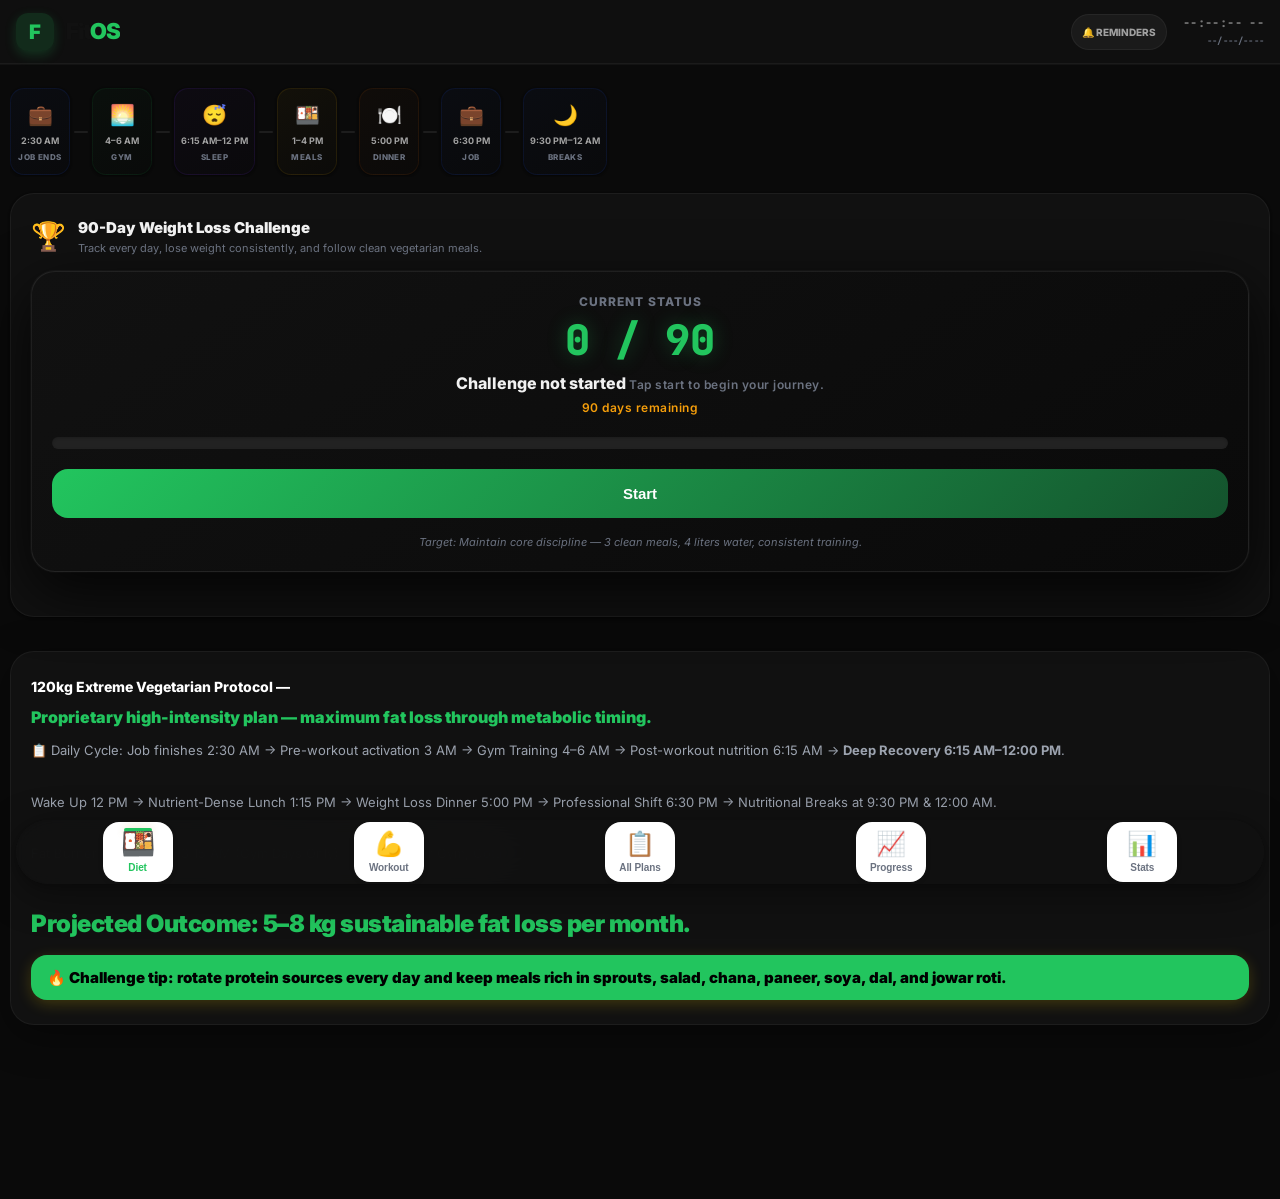
==== commit 60dc19f3: "Add files via upload" ====
--- a/index.html
+++ b/index.html
@@ -1,5 +1,6 @@
 <!DOCTYPE html>
 <html lang="en">
+
 <head>
   <meta charset="UTF-8" />
   <meta name="viewport" content="width=device-width, initial-scale=1.0, viewport-fit=cover" />
@@ -10,487 +11,425 @@
   <meta name="apple-mobile-web-app-title" content="FitOS" />
 
   <title>FitOS — 90-Day Weight Loss Challenge</title>
-  
+
   <link rel="manifest" href="manifest.json" />
   <link rel="icon" href="Image/logo-new.png" type="image/png" />
   <link rel="apple-touch-icon" href="Image/logo-new.png" />
-  <link href="https://fonts.googleapis.com/css2?family=Inter:wght@400;700;900&family=Manrope:wght@400;500;600;700;800&family=Raleway:wght@700;800;900&family=JetBrains+Mono:wght@500;600;700&display=swap" rel="stylesheet" />
-  
+  <link
+    href="https://fonts.googleapis.com/css2?family=Inter:wght@400;500;600;700;800;900&family=JetBrains+Mono:wght@500;600;700&display=swap"
+    rel="stylesheet" />
+
   <link rel="stylesheet" href="style.css" />
 </head>
 
-  <body id="fitos-app">
-    <!-- Ambient Glow Orbs -->
-    <div class="orb orb-1"></div>
-    <div class="orb orb-2"></div>
-    <div class="orb orb-3"></div>
-    <div class="layout">
-      <!-- ============================================================
+<body id="fitos-app">
+  <!-- Ambient Glow Orbs -->
+  <div class="orb orb-1"></div>
+  <div class="orb orb-2"></div>
+  <div class="orb orb-3"></div>
+  <div class="layout">
+    <!-- ============================================================
      TOPBAR
      ============================================================ -->
-      <header class="topbar">
-        <div class="logo">
-          <div class="lm">F</div>
-          <div class="lt">Fit<em>OS</em></div>
-          <div class="xbadge">EXTREME</div>
-          <div id="aiGreeting" class="ai-greeting">Hello Champ!</div>
-        </div>
-        <div class="topright">
-          <div class="desktop-only">
-            <div class="dc" id="dayChip">Loading...</div>
-            <div class="cstrip">
-              <span>Cal</span>
-              <div class="cbar-wrap">
-                <div class="cbar-fill" id="topBar"></div>
-              </div>
-              <span class="cv" id="topVal">0/950</span>
-            </div>
-            <div class="bmi-b">
-              <div class="pulse"></div>
-              <span>BMI</span><span class="bmi-v">40.1</span>
-            </div>
-          </div>
-
-          <button
-            class="btn-reminders"
-            onclick="requestNotificationPermission()"
-          >
-            <span>🔔 REMINDERS</span>
-            <span onclick="event.stopPropagation(); testNotification();" class="test-badge">🧪 TEST</span>
-          </button>
-
-          <div class="clkwrap">
-            <div class="clk" id="clk">--:--:-- --</div>
-            <div class="datelbl" id="dateLbl">--/---/----</div>
-          </div>
-        </div>
-      </header>
-
-      <!-- ============================================================
+    <header class="topbar">
+      <div class="logo">
+        <div class="lm">F</div>
+        <div class="lt">Fit<em>OS</em></div>
+        <div class="xbadge">EXTREME</div>
+        <div id="aiGreeting" class="ai-greeting">Hello Champ!</div>
+      </div>
+      <div class="topright" style="display:flex; align-items:center; gap:8px; flex-wrap:wrap; justify-content:flex-end; flex:1; min-width:0;">
+        <div class="desktop-only" style="display:flex; align-items:center; gap:8px; flex-wrap:wrap;">
+          <div class="dc" id="dayChip">Loading...</div>
+          <div class="cstrip">
+            <span>Cal</span>
+            <div class="cbar-wrap">
+              <div class="cbar-fill" id="topBar"></div>
+            </div>
+            <span class="cv" id="topVal">0/950</span>
+          </div>
+          <div class="bmi-b">
+            <div class="pulse"></div>
+            <span>BMI</span><span class="bmi-v">40.1</span>
+          </div>
+        </div>
+
+        <button class="btn-reminders" onclick="requestNotificationPermission()" style="background:var(--bg3); color:var(--t2); border:1px solid var(--bd); padding:6px 10px; height:auto; display:flex; align-items:center; gap:6px;">
+          <span>🔔 REMINDERS</span>
+          <span onclick="event.stopPropagation(); testNotification();" class="test-badge" style="display:none;">🧪 TEST</span>
+        </button>
+
+        <div class="clkwrap">
+          <div class="clk" id="clk" style="font-size:12px;">--:--:-- --</div>
+          <div class="datelbl" id="dateLbl" style="font-size:9px;">--/---/----</div>
+        </div>
+      </div>
+    </header>
+
+    <!-- ============================================================
      SIDEBAR (desktop) / Stats Panel (mobile)
      ============================================================ -->
-      <aside class="sidebar" id="sidebarPanel">
-        <div>
-          <div class="sh">Your Extreme Profile</div>
-          <div class="pgrid">
-            <div class="pc">
-              <div class="pc-l">Current</div>
-              <div class="pc-v pc-red">
-                120<span class="fs-xs t3">kg</span>
+    <aside class="sidebar" id="sidebarPanel">
+      <div>
+        <div class="sh">Your Extreme Profile</div>
+        <div class="pgrid">
+          <div class="pc">
+            <div class="pc-l">Current</div>
+            <div class="pc-v pc-red">
+              120<span class="fs-xs t3">kg</span>
+            </div>
+            <div class="pc-s">Starting weight</div>
+          </div>
+          <div class="pc">
+            <div class="pc-l">Target</div>
+            <div class="pc-v pc-green">
+              75<span class="fs-xs t3">kg</span>
+            </div>
+            <div class="pc-s">Goal weight</div>
+          </div>
+          <div class="pc">
+            <div class="pc-l">BMI</div>
+            <div class="pc-v pc-red">40.1</div>
+            <div class="pc-s">Obese III</div>
+            <div class="bmibar">
+              <div class="bmif bmi-fill-80"></div>
+            </div>
+          </div>
+          <div class="pc">
+            <div class="pc-l">Lose</div>
+            <div class="pc-v pc-amber">
+              45<span class="fs-xs t3">kg</span>
+            </div>
+            <div class="pc-s">~10–12 months</div>
+          </div>
+        </div>
+        <div class="premark">
+          90-Day Weight Loss Challenge · Pure Vegetarian · Night Shift Plan ·
+          <span>Gym 4:00–6:00 AM</span> · <span>Protein, Salad, Sprouts, Chana, Paneer, Soya</span><br />😴
+          Sleep 6:15 AM–12 PM · Wake 12 PM · Dinner 5 PM ·
+          <span>Burn fat and lose weight with a structured day-by-day plan.</span>
+        </div>
+      </div>
+
+      <div>
+        <div class="sh">Daily Calories — 950 kcal Target</div>
+        <div class="dash-top">
+          <div class="ring-c">
+            <div class="rb-wrap">
+              <svg viewBox="0 0 120 120" class="ring-svg">
+                <!-- Background Circles -->
+                <circle class="ring-bg" cx="60" cy="60" r="54" />
+                <circle class="ring-bg" cx="60" cy="60" r="44" />
+                <circle class="ring-bg" cx="60" cy="60" r="34" />
+                <circle class="ring-bg" cx="60" cy="60" r="24" />
+
+                <!-- Progress Rings (2*PI*R) -->
+                <circle id="ringP" class="ring-fill ring-p" cx="60" cy="60" r="54" />
+                <circle id="ringC" class="ring-fill ring-c" cx="60" cy="60" r="44" />
+                <circle id="ringF" class="ring-fill ring-f" cx="60" cy="60" r="34" />
+                <circle id="ringFib" class="ring-fill ring-fib" cx="60" cy="60" r="24" />
+              </svg>
+              <div class="ri">
+                <div class="ri-n" id="calVal">0</div>
+                <div class="ri-l">kcal</div>
               </div>
-              <div class="pc-s">Starting weight</div>
-            </div>
-            <div class="pc">
-              <div class="pc-l">Target</div>
-              <div class="pc-v pc-green">
-                75<span class="fs-xs t3">kg</span>
+            </div>
+          </div>
+
+          <div class="macro-grid-alpha">
+            <div class="m-chip protein">
+              <span class="m-val" id="vP">0/80g</span>
+              <span class="m-lbl">Protein</span>
+            </div>
+            <div class="m-chip carbs">
+              <span class="m-val" id="vC">0/100g</span>
+              <span class="m-lbl">Carbs</span>
+            </div>
+            <div class="m-chip fat">
+              <span class="m-val" id="vF">0/25g</span>
+              <span class="m-lbl">Fat</span>
+            </div>
+            <div class="m-chip fiber">
+              <span class="m-val" id="vFib">0/25g</span>
+              <span class="m-lbl">Fiber</span>
+            </div>
+          </div>
+        </div>
+      </div>
+
+      <div class="p-card challenge-scorecard" id="sidebarChallenge">
+        <div class="sh">Challenge Scorecard</div>
+        <div id="sidebarChallengeContent"></div>
+      </div>
+
+      <div>
+        <div class="sh">Water Tracker — Monthly Progress</div>
+        <div id="wgrid" class="wgrid"></div>
+      </div>
+
+      <div>
+        <div class="sh">Isabgol (Psyllium Husk) — 2× Daily</div>
+        <div class="irow">
+          <button class="ib" onclick="togIsab(0)" id="isab0">
+            <span class="ib-ico">🌾</span>
+            <div class="ib-l">Dose 1</div>
+            <div class="ib-t">1:00 PM</div>
+          </button>
+          <button class="ib" onclick="togIsab(1)" id="isab1">
+            <span class="ib-ico">🌾</span>
+            <div class="ib-l">Dose 2</div>
+            <div class="ib-t">4:00 PM</div>
+          </button>
+        </div>
+        <div class="isab-note">
+          2 tsp isabgol in 300ml warm water — stir fast, drink IMMEDIATELY.
+          Reduces hunger by 30–40%.
+        </div>
+      </div>
+
+      <div>
+        <div class="sh">Supplements Schedule</div>
+        <div class="sql">
+          <div class="sq">
+            <div class="sd bg-green"></div>
+            <div class="sn">Jeera · Saunf · Ajwain</div>
+            <div class="st">12:15 PM · 3:30 PM</div>
+          </div>
+          <div class="sq">
+            <div class="sd bg-teal"></div>
+            <div class="sn">Isabgol (2×)</div>
+            <div class="st">1:00 PM · 4:00 PM</div>
+          </div>
+          <div class="sq">
+            <div class="sd bg-amber"></div>
+            <div class="sn">Apple Cider Vinegar (2×)</div>
+            <div class="st">6:00 AM (post-gym) · 4:15 PM</div>
+          </div>
+          <div class="sq">
+            <div class="sd bg-purple"></div>
+            <div class="sn">Fat Burner Tablet</div>
+            <div class="st">3:15 AM (gym days only)</div>
+          </div>
+          <div class="sq">
+            <div class="sd bg-teal"></div>
+            <div class="sn">Green Tea</div>
+            <div class="st">12:00 AM (night shift)</div>
+          </div>
+        </div>
+      </div>
+
+      <div class="pb-8">
+        <div class="sh">Weekly Workout Split</div>
+        <div class="wk" id="weekGrid"></div>
+      </div>
+
+      <div class="pb-16">
+        <div class="sh">⚖️ Today's Weight — Log It</div>
+        <div class="p-card wt-entry-box">
+          <div class="wt-header-row">
+            <div>
+              <div class="wt-current-lbl">Current Weight</div>
+              <div class="wt-current-val" id="wtCurVal">
+                —
               </div>
-              <div class="pc-s">Goal weight</div>
-            </div>
-            <div class="pc">
-              <div class="pc-l">BMI</div>
-              <div class="pc-v pc-red">40.1</div>
-              <div class="pc-s">Obese III</div>
-              <div class="bmibar">
-                <div class="bmif bmi-fill-80"></div>
+              <div class="wt-lost" id="wtLostLbl"></div>
+            </div>
+            <div class="wt-target-col">
+              <div class="wt-current-lbl">Target</div>
+              <div class="wt-target-val">
+                75.0 kg
               </div>
-            </div>
-            <div class="pc">
-              <div class="pc-l">Lose</div>
-              <div class="pc-v pc-amber">
-                45<span class="fs-xs t3">kg</span>
-              </div>
-              <div class="pc-s">~10–12 months</div>
-            </div>
-          </div>
-          <div class="premark">
-            90-Day Weight Loss Challenge · Pure Vegetarian · Night Shift Plan ·
-            <span>Gym 4:00–6:00 AM</span> · <span>Protein, Salad, Sprouts, Chana, Paneer, Soya</span><br />😴
-            Sleep 6:15 AM–12 PM · Wake 12 PM · Dinner 5 PM ·
-            <span>Burn fat and lose weight with a structured day-by-day plan.</span>
-          </div>
-        </div>
-
-        <div>
-          <div class="sh">Daily Calories — 950 kcal Target</div>
-          <div class="dash-top">
-            <div class="ring-c">
-              <div class="rb-wrap">
-                <svg viewBox="0 0 120 120" class="ring-svg">
-                  <!-- Background Circles -->
-                  <circle class="ring-bg" cx="60" cy="60" r="54" />
-                  <circle class="ring-bg" cx="60" cy="60" r="44" />
-                  <circle class="ring-bg" cx="60" cy="60" r="34" />
-                  <circle class="ring-bg" cx="60" cy="60" r="24" />
-
-                  <!-- Progress Rings (2*PI*R) -->
-                  <circle id="ringP" class="ring-fill ring-p" cx="60" cy="60" r="54" />
-                  <circle id="ringC" class="ring-fill ring-c" cx="60" cy="60" r="44" />
-                  <circle id="ringF" class="ring-fill ring-f" cx="60" cy="60" r="34" />
-                  <circle id="ringFib" class="ring-fill ring-fib" cx="60" cy="60" r="24" />
-                </svg>
-                <div class="ri">
-                  <div class="ri-n" id="calVal">0</div>
-                  <div class="ri-l">kcal</div>
-                </div>
-              </div>
-            </div>
-
-            <div class="macro-grid-alpha">
-              <div class="m-chip protein">
-                <span class="m-val" id="vP">0/80g</span>
-                <span class="m-lbl">Protein</span>
-              </div>
-              <div class="m-chip carbs">
-                <span class="m-val" id="vC">0/100g</span>
-                <span class="m-lbl">Carbs</span>
-              </div>
-              <div class="m-chip fat">
-                <span class="m-val" id="vF">0/25g</span>
-                <span class="m-lbl">Fat</span>
-              </div>
-              <div class="m-chip fiber">
-                <span class="m-val" id="vFib">0/25g</span>
-                <span class="m-lbl">Fiber</span>
-              </div>
-            </div>
-          </div>
-        </div>
-
-        <div class="p-card challenge-scorecard" id="sidebarChallenge">
-          <div class="sh">Challenge Scorecard</div>
-          <div id="sidebarChallengeContent"></div>
-        </div>
-
-        <div>
-          <div class="sh">Water Tracker — Monthly Progress</div>
-          <div id="wgrid" class="wgrid"></div>
-        </div>
-
-        <div>
-          <div class="sh">Isabgol (Psyllium Husk) — 2× Daily</div>
-          <div class="irow">
-            <button class="ib" onclick="togIsab(0)" id="isab0">
-              <span class="ib-ico">🌾</span>
-              <div class="ib-l">Dose 1</div>
-              <div class="ib-t">1:00 PM</div>
+              <div class="wt-current-lbl" id="wtRemain"></div>
+            </div>
+          </div>
+          <div class="wt-input-row">
+            <input class="wt-input" type="number" id="wtInput" placeholder="119.5" step="0.1" min="50" max="200" />
+            <button class="wt-save-btn" onclick="saveWeight()">
+              Log ✓
             </button>
-            <button class="ib" onclick="togIsab(1)" id="isab1">
-              <span class="ib-ico">🌾</span>
-              <div class="ib-l">Dose 2</div>
-              <div class="ib-t">4:00 PM</div>
-            </button>
-          </div>
-          <div class="isab-note">
-            2 tsp isabgol in 300ml warm water — stir fast, drink IMMEDIATELY.
-            Reduces hunger by 30–40%.
-          </div>
-        </div>
-
-        <div>
-          <div class="sh">Supplements Schedule</div>
-          <div class="sql">
-            <div class="sq">
-              <div class="sd bg-green"></div>
-              <div class="sn">Jeera · Saunf · Ajwain</div>
-              <div class="st">12:15 PM · 3:30 PM</div>
-            </div>
-            <div class="sq">
-              <div class="sd bg-teal"></div>
-              <div class="sn">Isabgol (2×)</div>
-              <div class="st">1:00 PM · 4:00 PM</div>
-            </div>
-            <div class="sq">
-              <div class="sd bg-amber"></div>
-              <div class="sn">Apple Cider Vinegar (2×)</div>
-              <div class="st">6:00 AM (post-gym) · 4:15 PM</div>
-            </div>
-            <div class="sq">
-              <div class="sd bg-purple"></div>
-              <div class="sn">Fat Burner Tablet</div>
-              <div class="st">3:15 AM (gym days only)</div>
-            </div>
-            <div class="sq">
-              <div class="sd bg-teal"></div>
-              <div class="sn">Green Tea</div>
-              <div class="st">12:00 AM (night shift)</div>
-            </div>
-          </div>
-        </div>
-
-        <div class="pb-8">
-          <div class="sh">Weekly Workout Split</div>
-          <div class="wk" id="weekGrid"></div>
-        </div>
-
-        <div class="pb-16">
-          <div class="sh">⚖️ Today's Weight — Log It</div>
-          <div class="p-card wt-entry-box" >
-            <div class="wt-header-row">
-              <div>
-                <div class="wt-current-lbl">Current Weight</div>
-                <div
-                  class="wt-current-val"
-                  id="wtCurVal"
-                >
-                  —
-                </div>
-                <div
-                  class="wt-lost"
-                  id="wtLostLbl"
-                ></div>
-              </div>
-              <div class="wt-target-col">
-                <div class="wt-current-lbl">Target</div>
-                <div class="wt-target-val">
-                  75.0 kg
-                </div>
-                <div
-                  class="wt-current-lbl"
-                  id="wtRemain"
-                ></div>
-              </div>
-            </div>
-            <div class="wt-input-row">
-              <input
-                class="wt-input"
-                type="number"
-                id="wtInput"
-                placeholder="119.5"
-                step="0.1"
-                min="50"
-                max="200"
-                
-              />
-              <button
-                class="wt-save-btn"
-                onclick="saveWeight()"
-                
-              >
-                Log ✓
-              </button>
-            </div>
-          </div>
-        </div>
-
-        <div class="pb-16">
-          <div class="sh">⚙️ App Settings & Data</div>
-          <div class="settings-grid">
-            <button
-              class="wt-save-btn btn-secondary"
-              onclick="exportData()"
-            >
-              💾 Backup
-            </button>
-            <button
-              class="wt-save-btn btn-secondary"
-              onclick="document.getElementById('importInp').click()"
-            >
-              📂 Restore
-            </button>
-            <input
-              type="file"
-              id="importInp"
-              class="hidden"
-              onchange="importData(event)"
-              accept=".json"
-              title="Import Backup Data"
-            />
-          </div>
-        </div>
-      </aside>
-
-      <!-- ============================================================
+          </div>
+        </div>
+      </div>
+
+      <div class="pb-16">
+        <div class="sh">⚙️ App Settings & Data</div>
+        <div class="settings-grid">
+          <button class="wt-save-btn btn-secondary" onclick="exportData()">
+            💾 Backup
+          </button>
+          <button class="wt-save-btn btn-secondary" onclick="document.getElementById('importInp').click()">
+            📂 Restore
+          </button>
+          <input type="file" id="importInp" class="hidden" onchange="importData(event)" accept=".json"
+            title="Import Backup Data" />
+        </div>
+      </div>
+    </aside>
+
+    <!-- ============================================================
      MAIN CONTENT
      ============================================================ -->
-      <main class="main" id="mainArea">
-        <div class="tabbar" id="desktopTabbar">
-          <button class="tab on" onclick="showTab('diet', this)">
-            🍱 Diet Plan
-          </button>
-          <button class="tab" onclick="showTab('workout', this)">
-            💪 Today's Workout
-          </button>
-          <button class="tab" onclick="showTab('allworkouts', this)">
-            📋 All Workouts
-          </button>
-          <button class="tab" onclick="showTab('progress', this)">
-            📈 My Progress
-          </button>
-        </div>
-
-        <div class="tc on" id="tc-diet">
-          <!-- Day Schedule Strip -->
-          <div class="day-strip-wrap">
-            <div class="day-strip">
-              <div class="ds-node n-job">
-                <div class="ds-ico">💼</div>
-                <div class="ds-time">2:30 AM</div>
-                <div class="ds-lbl">Job Ends</div>
+    <main class="main" id="mainArea">
+      <div class="tabbar" id="desktopTabbar">
+        <button class="tab on" onclick="showTab('diet', this)">
+          🍱 Diet Plan
+        </button>
+        <button class="tab" onclick="showTab('workout', this)">
+          💪 Today's Workout
+        </button>
+        <button class="tab" onclick="showTab('allworkouts', this)">
+          📋 All Workouts
+        </button>
+        <button class="tab" onclick="showTab('progress', this)">
+          📈 My Progress
+        </button>
+      </div>
+
+      <div class="tc on" id="tc-diet">
+        <!-- Day Schedule Strip -->
+        <div class="day-strip-wrap">
+          <div class="day-strip">
+            <div class="ds-node n-job">
+              <div class="ds-ico">💼</div>
+              <div class="ds-time">2:30 AM</div>
+              <div class="ds-lbl">Job Ends</div>
+            </div>
+            <div class="ds-conn"></div>
+            <div class="ds-node n-gym">
+              <div class="ds-ico">🌅</div>
+              <div class="ds-time">4–6 AM</div>
+              <div class="ds-lbl">GYM</div>
+            </div>
+            <div class="ds-conn"></div>
+            <div class="ds-node n-sleep">
+              <div class="ds-ico">😴</div>
+              <div class="ds-time">6:15 AM–12 PM</div>
+              <div class="ds-lbl">SLEEP</div>
+            </div>
+            <div class="ds-conn"></div>
+            <div class="ds-node n-meal">
+              <div class="ds-ico">🍱</div>
+              <div class="ds-time">1–4 PM</div>
+              <div class="ds-lbl">Meals</div>
+            </div>
+            <div class="ds-conn"></div>
+            <div class="ds-node n-dinner">
+              <div class="ds-ico">🍽️</div>
+              <div class="ds-time">5:00 PM</div>
+              <div class="ds-lbl">Dinner</div>
+            </div>
+            <div class="ds-conn"></div>
+            <div class="ds-node n-job">
+              <div class="ds-ico">💼</div>
+              <div class="ds-time">6:30 PM</div>
+              <div class="ds-lbl">Job</div>
+            </div>
+            <div class="ds-conn"></div>
+            <div class="ds-node n-job">
+              <div class="ds-ico">🌙</div>
+              <div class="ds-time">9:30 PM‒12 AM</div>
+              <div class="ds-lbl">Breaks</div>
+            </div>
+          </div>
+        </div>
+
+        <div class="p-card challenge-card" id="challengeCard">
+          <div class="challenge-header">
+            <div class="challenge-icon">🏆</div>
+            <div>
+              <div class="challenge-title">90-Day Weight Loss Challenge</div>
+              <div class="challenge-sub">Track every day, lose weight consistently, and follow clean vegetarian meals.
               </div>
-              <div class="ds-conn"></div>
-              <div class="ds-node n-gym">
-                <div class="ds-ico">🌅</div>
-                <div class="ds-time">4–6 AM</div>
-                <div class="ds-lbl">GYM</div>
-              </div>
-              <div class="ds-conn"></div>
-              <div class="ds-node n-sleep">
-                <div class="ds-ico">😴</div>
-                <div class="ds-time">6:15 AM–12 PM</div>
-                <div class="ds-lbl">SLEEP</div>
-              </div>
-              <div class="ds-conn"></div>
-              <div class="ds-node n-meal">
-                <div class="ds-ico">🍱</div>
-                <div class="ds-time">1–4 PM</div>
-                <div class="ds-lbl">Meals</div>
-              </div>
-              <div class="ds-conn"></div>
-              <div class="ds-node n-dinner">
-                <div class="ds-ico">🍽️</div>
-                <div class="ds-time">5:00 PM</div>
-                <div class="ds-lbl">Dinner</div>
-              </div>
-              <div class="ds-conn"></div>
-              <div class="ds-node n-job">
-                <div class="ds-ico">💼</div>
-                <div class="ds-time">6:30 PM</div>
-                <div class="ds-lbl">Job</div>
-              </div>
-              <div class="ds-conn"></div>
-              <div class="ds-node n-job">
-                <div class="ds-ico">🌙</div>
-                <div class="ds-time">9:30 PM‒12 AM</div>
-                <div class="ds-lbl">Breaks</div>
-              </div>
-            </div>
-          </div>
-
-          <div class="p-card challenge-card" id="challengeCard">
-            <div class="challenge-header">
-              <div class="challenge-icon">🏆</div>
-              <div>
-                <div class="challenge-title">90-Day Weight Loss Challenge</div>
-                <div class="challenge-sub">Track every day, lose weight consistently, and follow clean vegetarian meals.</div>
-              </div>
-            </div>
-            <div id="challengeSummary" class="challenge-summary"></div>
-          </div>
-
-          <div class="tl" id="dietTL"></div>
-          <div class="foot">
-            <span class="foot-title">120kg Extreme Vegetarian Protocol —</span>
-            <span class="highlight bold-yellow"
-              >Proprietary high-intensity plan — maximum fat loss through
-              metabolic timing.</span
-            ><br />
-            <span class="foot-cycle">📋 Daily Cycle: Job finishes 2:30 AM → Pre-workout activation 3 AM →
+            </div>
+          </div>
+          <div id="challengeSummary" class="challenge-summary"></div>
+        </div>
+
+        <div class="tl" id="dietTL"></div>
+        <div class="foot">
+          <span class="foot-title">120kg Extreme Vegetarian Protocol —</span>
+          <span class="highlight bold-yellow">Proprietary high-intensity plan — maximum fat loss through
+            metabolic timing.</span><br />
+          <span class="foot-cycle">📋 Daily Cycle: Job finishes 2:30 AM → Pre-workout activation 3 AM →
             Gym Training 4–6 AM → Post-workout nutrition 6:15 AM →
             <strong>Deep Recovery 6:15 AM–12:00 PM</strong>.</span><br />
-            <span class="foot-schedule">Wake Up 12 PM → Nutrient-Dense Lunch 1:15 PM → Weight Loss Dinner
+          <span class="foot-schedule">Wake Up 12 PM → Nutrient-Dense Lunch 1:15 PM → Weight Loss Dinner
             5:00 PM → Professional Shift 6:30 PM → Nutritional Breaks at 9:30 PM
             & 12:00 AM.</span><br />
-            <span class="foot-extra">Fat Burner Optimization 3:15 AM (Gym Days Only) · 🏋️ Fit Master Gym,
+          <span class="foot-extra">Fat Burner Optimization 3:15 AM (Gym Days Only) · 🏋️ Fit Master Gym,
             Gota.</span><br />
-            <div class="highlight-promo">
-              Projected Outcome: 5–8 kg sustainable fat loss per month.
-            </div>
-            <div class="highlight-tip">
-              🔥 Challenge tip: rotate protein sources every day and keep meals rich in sprouts, salad, chana, paneer, soya, dal, and jowar roti.
-            </div>
-          </div>
-        </div>
-
-        <div class="tc" id="tc-workout">
-          <div id="wocontent"></div>
-        </div>
-        <div class="tc" id="tc-rest">
-          <div id="restcontent"></div>
-        </div>
-
-        <div class="tc" id="tc-allworkouts">
-          <div id="allworkoutscontent"></div>
-        </div>
-
-        <div class="tc" id="tc-progress">
-          <div id="progressContent"></div>
-        </div>
-        <main>
-    </div>
-    <!-- /.layout -->
-
-    <!-- ============================================================
+          <div class="highlight-promo">
+            Projected Outcome: 5–8 kg sustainable fat loss per month.
+          </div>
+          <div class="highlight-tip">
+            🔥 Challenge tip: rotate protein sources every day and keep meals rich in sprouts, salad, chana, paneer,
+            soya, dal, and jowar roti.
+          </div>
+        </div>
+      </div>
+
+      <div class="tc" id="tc-workout">
+        <div id="wocontent"></div>
+      </div>
+      <div class="tc" id="tc-rest">
+        <div id="restcontent"></div>
+      </div>
+
+      <div class="tc" id="tc-allworkouts">
+        <div id="allworkoutscontent"></div>
+      </div>
+
+      <div class="tc" id="tc-progress">
+        <div id="progressContent"></div>
+      </div>
+      <main>
+  </div>
+  <!-- /.layout -->
+
+  <!-- ============================================================
      BOTTOM NAV (mobile only)
      ============================================================ -->
-    <nav class="botnav" id="botnav">
-      <button class="bntab on" id="bn-diet" onclick="mobTab('diet', this)">
-        <span class="bnico">🍱</span>
-        <span class="bnlbl">Diet</span>
-      </button>
-      <button class="bntab" id="bn-workout" onclick="mobTab('workout', this)">
-        <span class="bnico">💪</span>
-        <span class="bnlbl">Workout</span>
-      </button>
-      <button
-        class="bntab"
-        id="bn-allworkouts"
-        onclick="mobTab('allworkouts', this)"
-      >
-        <span class="bnico">📋</span>
-        <span class="bnlbl">All Plans</span>
-      </button>
-      <button class="bntab" id="bn-progress" onclick="mobTab('progress', this)">
-        <span class="bnico">📈</span>
-        <span class="bnlbl">Progress</span>
-      </button>
-      <button class="bntab" id="bn-stats" onclick="mobTab('stats', this)">
-        <span class="bnico">📊</span>
-        <span class="bnlbl">Stats</span>
-      </button>
-    </nav>
-
-    <!-- Hyper-Advanced AI Rest Timer Overlay -->
-    <div id="restTimerOverlay" class="rest-timer-overlay">
-      <div class="timer-label">
-        RESTING...
-      </div>
-      <div class="rest-timer-ring">
-        <svg
-          width="180"
-          height="180"
-          viewBox="0 0 180 180"
-          class="timer-svg"
-        >
-          <circle
-            cx="90"
-            cy="90"
-            r="80"
-            fill="none"
-            stroke="rgba(255,255,255,0.1)"
-            stroke-width="8"
-          ></circle>
-          <circle
-            id="timerRing"
-            cx="90"
-            cy="90"
-            r="80"
-            fill="none"
-            stroke="var(--gold)"
-            stroke-width="8"
-            stroke-dasharray="502.6"
-            stroke-dashoffset="0"
-            stroke-linecap="round"
-            class="timer-ring-fill"
-          ></circle>
-        </svg>
-        <div id="timerVal" class="rest-timer-val">60</div>
-      </div>
-      <div class="timer-actions">
-        <button onclick="skipRest()" class="rest-timer-btn">Skip Rest</button>
-      </div>
+  <nav class="botnav" id="botnav">
+    <button class="bntab on" id="bn-diet" onclick="mobTab('diet', this)">
+      <span class="bnico">🍱</span>
+      <span class="bnlbl">Diet</span>
+    </button>
+    <button class="bntab" id="bn-workout" onclick="mobTab('workout', this)">
+      <span class="bnico">💪</span>
+      <span class="bnlbl">Workout</span>
+    </button>
+    <button class="bntab" id="bn-allworkouts" onclick="mobTab('allworkouts', this)">
+      <span class="bnico">📋</span>
+      <span class="bnlbl">All Plans</span>
+    </button>
+    <button class="bntab" id="bn-progress" onclick="mobTab('progress', this)">
+      <span class="bnico">📈</span>
+      <span class="bnlbl">Progress</span>
+    </button>
+    <button class="bntab" id="bn-stats" onclick="mobTab('stats', this)">
+      <span class="bnico">📊</span>
+      <span class="bnlbl">Stats</span>
+    </button>
+  </nav>
+
+  <!-- Hyper-Advanced AI Rest Timer Overlay -->
+  <div id="restTimerOverlay" class="rest-timer-overlay">
+    <div class="timer-label">
+      RESTING...
     </div>
-    <script src="script.js"></script>
-  </body>
-</html>
-
+    <div class="rest-timer-ring">
+      <svg width="180" height="180" viewBox="0 0 180 180" class="timer-svg">
+        <circle cx="90" cy="90" r="80" fill="none" stroke="rgba(255,255,255,0.1)" stroke-width="8"></circle>
+        <circle id="timerRing" cx="90" cy="90" r="80" fill="none" stroke="var(--gold)" stroke-width="8"
+          stroke-dasharray="502.6" stroke-dashoffset="0" stroke-linecap="round" class="timer-ring-fill"></circle>
+      </svg>
+      <div id="timerVal" class="rest-timer-val">60</div>
+    </div>
+    <div class="timer-actions">
+      <button onclick="skipRest()" class="rest-timer-btn">Skip Rest</button>
+    </div>
+  </div>
+  <script src="script.js"></script>
+</body>
+
+</html>
--- a/style.css
+++ b/style.css
@@ -1,5 +1,5 @@
 /* ============================================================
-   FitOS — Premium Mobile App CSS v2
+   FitOS — Premium Mobile App CSS v3 (Weight-Loss-Pro Theme)
    ============================================================ */
 
 /* RESET */
@@ -14,45 +14,60 @@
 }
 
 :root {
-  /* 🎯 IRON MODE GYM - INDUSTRIAL METAL THEME */
+  /* 🎯 WEIGHT-LOSS-PRO — DARK GREEN THEME */
   --gym-bg: #0a0a0a;
-  --gym-bg2: #161616;
-  --gym-bg3: #222;
-  --gym-bg4: #333;
-  --gym-steel: rgba(255, 255, 255, .06);
-  --gym-chrome: rgba(255, 255, 255, .15);
-  --gym-rust: rgba(255, 255, 255, .25);
-  --gym-text: #e8e8e8;
-  --gym-text2: #b8b8b8;
-  --gym-text3: #888;
-
-  /* 💥 PREMIUM THEME COLORS */
-  --header-bg: #f9f6f1; /* Off-white/Cream topbar background */
-  --nav-bg: #fdfdfd;    /* Clean white bottom nav background */
-  --nav-btn-bg: #ffffff;
-  
-  --pump-red: #ff4d4d;
-  --pump-cyan: #00ffff;
-  --pump-gold: #ffd700; /* Vibrant Yellow */
-  --pump-iron: #a8a8a8;
-  --gold: var(--pump-gold);
+  --gym-bg2: #111111;
+  --gym-bg3: #1a1a1a;
+  --gym-bg4: #222222;
+  --gym-steel: rgba(255, 255, 255, .05);
+  --gym-chrome: rgba(255, 255, 255, .08);
+  --gym-rust: rgba(255, 255, 255, .15);
+  --gym-text: #f1f1f1;
+  --gym-text2: #a1a1a1;
+  --gym-text3: #6b7280;
+
+  /* 💥 PREMIUM THEME COLORS — Hybrid Palette */
+  --header-bg: #111111;
+  /* Dark topbar from weight-loss-pro */
+  --nav-bg: #111111;
+  /* Dark bottom nav from weight-loss-pro */
+  --nav-btn-bg: #1a1a1a;
+
+  --pump-red: #ef4444;
+  --pump-cyan: #06b6d4;
+  --pump-gold: #22c55e;
+  /* Primary accent = green-500 like weight-loss-pro */
+  --pump-iron: #9ca3af;
+  --gold: #22c55e;
+  /* Remapped: gold → green-500 */
+  --gold-d: #16a34a;
+  /* Darker green for gradients */
+  --gold-b: rgba(34, 197, 94, .15);
+  /* Green border tint */
+  --amber: #f59e0b;
+  /* Kept amber for calorie/warning accents */
+  --teal: #14b8a6;
+  --purple: #a855f7;
   --red: var(--pump-red);
   --cyan: var(--pump-cyan);
   --iron: var(--pump-iron);
-  --green: #00ff88;
-  --orange: #ff8800;
+  --green: #22c55e;
+  /* green-500 */
+  --orange: #f97316;
   --blue: #3b82f6;
 
-  /* 🏋️ 3D GYM SHADOWS - PLATE WEIGHTS */
-  --shadow-plate: 0 4px 12px rgba(0, 0, 0, .08), 0 1px 2px rgba(0, 0, 0, .04);
-  --shadow-barbell: 0 10px 30px rgba(0, 0, 0, .1), 0 4px 12px rgba(0, 0, 0, .05);
-  --shadow-rack: 0 32px 80px rgba(0, 0, 0, .9), 0 0 0 1px rgba(255, 255, 255, .05);
-  --shadow-pump-glow: 0 0 40px rgba(255, 77, 77, .5);
-  --shadow-gold-glow: 0 0 35px rgba(255, 215, 0, .6);
-
-  /* 📏 INDUSTRIAL TYPOGRAPHY */
+  /* 🏋️ SHADOWS — Refined for dark theme */
+  --shadow-plate: 0 1px 3px rgba(0, 0, 0, .3), 0 1px 2px rgba(0, 0, 0, .2);
+  --shadow-barbell: 0 4px 20px rgba(0, 0, 0, .4), 0 2px 8px rgba(0, 0, 0, .25);
+  --shadow-rack: 0 20px 60px rgba(0, 0, 0, .8), 0 0 0 1px rgba(255, 255, 255, .04);
+  --shadow-pump: 0 0 0 3px rgba(34, 197, 94, .2);
+  --shadow-pump-glow: 0 0 40px rgba(34, 197, 94, .3);
+  --shadow-gold: 0 4px 14px rgba(34, 197, 94, .25);
+  --shadow-gold-glow: 0 0 30px rgba(34, 197, 94, .35);
+
+  /* 📏 TYPOGRAPHY */
   --gym-mono: "JetBrains Mono", "Fira Code", monospace;
-  --gym-sans: "Raleway", "Inter", sans-serif;
+  --gym-sans: "Inter", "Manrope", sans-serif;
   --r-xs: 8px;
   --r-sm: 12px;
   --r-md: 16px;
@@ -61,7 +76,7 @@
   --r-xxl: 32px;
   --r-2xl: 48px;
 
-  /* 💪 GYM FONT SIZES - BOLD HEAVY */
+  /* 💪 FONT SIZES */
   --fs-xs: 12px;
   --fs-sm: 14px;
   --fs-md: 16px;
@@ -69,16 +84,16 @@
   --fs-xl: 32px;
   --fs-xxl: 44px;
 
-  /* 🏋️ SPACING - PLATE STACKS */
+  /* 🏋️ SPACING */
   --space-plate: 8px;
   --space-bar: 16px;
   --space-rack: 24px;
   --space-gym: 32px;
   --space-heavy: 48px;
 
-  /* 🔄 DYNAMIC GYM ELEMENTS */
-  --steel-glow: rgba(168, 168, 168, .2);
-  --pump-trail: rgba(255, 77, 77, .15);
+  /* 🔄 DYNAMIC ELEMENTS */
+  --steel-glow: rgba(34, 197, 94, .15);
+  --pump-trail: rgba(34, 197, 94, .1);
 
   /* FALLBACKS */
   --bg: var(--gym-bg);
@@ -121,21 +136,25 @@
 }
 
 ::-webkit-scrollbar {
-  width: 3px;
-  height: 3px
+  width: 6px;
+  height: 6px
 }
 
 ::-webkit-scrollbar-track {
-  background: transparent;
+  background: #0a0a0a;
 }
 
 ::-webkit-scrollbar-thumb {
-  background: rgba(212, 168, 71, .2);
-  border-radius: 4px;
+  background: #222222;
+  border-radius: 10px;
+}
+
+::-webkit-scrollbar-thumb:hover {
+  background: #333333;
 }
 
 * {
-  scrollbar-color: rgba(212, 168, 71, .2) transparent;
+  scrollbar-color: #222222 #0a0a0a;
   scrollbar-width: thin
 }
 
@@ -345,9 +364,10 @@
   flex-direction: column;
   min-height: 100vh;
   min-height: 100dvh;
-  padding-top: 58px;
-  padding-bottom: 74px;
-  overflow-x: hidden
+  padding-top: 74px;
+  padding-bottom: 84px;
+  overflow-x: hidden;
+  box-sizing: border-box;
 }
 
 .orb {
@@ -359,49 +379,49 @@
   top: 0;
   left: 0;
   right: 0;
-  height: 64px;
+  min-height: 64px;
+  height: auto;
   z-index: 9999;
   background: var(--header-bg);
   display: flex;
-  align-items: center;
-  padding: 0 16px;
-  border-bottom: 1px solid rgba(0, 0, 0, 0.05);
-  box-shadow: 0 2px 10px rgba(0, 0, 0, 0.03);
+  flex-wrap: wrap;
+  align-items: center;
+  justify-content: space-between;
+  padding: 10px 16px;
+  border-bottom: 1px solid rgba(255, 255, 255, 0.05);
+  box-shadow: 0 1px 0 rgba(255, 255, 255, 0.04);
+  box-sizing: border-box;
 }
 
 .logo {
   display: flex;
   align-items: center;
   gap: 12px;
-  margin-right: auto;
-  min-width: 0;
   flex-shrink: 0;
-  max-width: 55%;
-  overflow: hidden
 }
 
 .lm {
   width: 38px;
   height: 38px;
-  background: var(--gold);
+  background: rgba(34, 197, 94, .15);
   border-radius: 12px;
   font-family: var(--gym-sans);
   font-size: 20px;
   font-weight: 900;
-  color: #000; /* Black character for yellow square */
+  color: var(--green);
   display: flex;
   align-items: center;
   justify-content: center;
   flex-shrink: 0;
-  box-shadow: 0 4px 12px rgba(255, 215, 0, 0.25);
+  box-shadow: 0 4px 12px rgba(34, 197, 94, 0.2);
 }
 
 .lt {
-  font-family: "Raleway", sans-serif;
+  font-family: "Inter", sans-serif;
   font-size: 22px;
   font-weight: 900;
   letter-spacing: -1.2px;
-  color: #1a1a1a; /* Dark text for light header */
+  color: #111111;
   white-space: nowrap;
   overflow: hidden;
   text-overflow: ellipsis;
@@ -410,10 +430,8 @@
 }
 
 .lt em {
-  /* Match yellow styling in Image 4 */
-  color: var(--gold);
+  color: var(--green);
   font-style: normal;
-  -webkit-text-stroke: 0.5px rgba(0,0,0,0.1);
 }
 
 .xbadge {
@@ -463,9 +481,9 @@
   font-size: 10px;
   padding: 6px 12px;
   border-radius: 20px;
-  background: #ffffff;
-  color: var(--gold);
-  border: 2px solid rgba(255, 215, 0, 0.3);
+  background: rgba(34, 197, 94, .1);
+  color: var(--green);
+  border: 1px solid rgba(34, 197, 94, 0.2);
   cursor: pointer;
   font-weight: 800;
   white-space: nowrap;
@@ -475,22 +493,22 @@
   gap: 8px;
   transition: all .2s ease;
   font-family: inherit;
-  box-shadow: 0 2px 6px rgba(255, 215, 0, 0.05);
+  box-shadow: none;
 }
 
 .btn-reminders:active {
   transform: scale(.95);
-  background: #fefdfa;
-  border-color: var(--gold);
+  background: rgba(34, 197, 94, .15);
+  border-color: var(--green);
 }
 
 .test-badge {
   padding: 3px 10px;
-  background: #fdf6e7;
+  background: rgba(34, 197, 94, .08);
   border-radius: 12px;
   font-size: 10px;
-  border: 1px solid rgba(255, 215, 0, 0.4);
-  color: var(--gold);
+  border: 1px solid rgba(34, 197, 94, 0.2);
+  color: var(--green);
   font-weight: 900;
   cursor: pointer;
 }
@@ -506,19 +524,19 @@
 
 .clk {
   font-family: var(--mono);
-  font-size: 14px; /* Slightly larger as in Image 4 */
+  font-size: 14px;
   font-weight: 800;
   letter-spacing: .03em;
-  color: #1a1a1a;
+  color: var(--t2);
   white-space: nowrap;
-  opacity: 0.15; /* Matching Image 4 ghosting effect */
+  opacity: 0.7;
 }
 
 .datelbl {
   font-family: var(--mono);
   font-size: 10px;
   font-weight: 700;
-  color: #4b5563;
+  color: var(--t3);
   white-space: nowrap;
   letter-spacing: .02em
 }
@@ -641,8 +659,8 @@
 
 .tab:hover {
   color: var(--t);
-  background: rgba(198, 146, 10, .05);
-  border-bottom-color: rgba(198, 146, 10, .25)
+  background: rgba(34, 197, 94, .05);
+  border-bottom-color: rgba(34, 197, 94, .25)
 }
 
 .tab:active {
@@ -650,9 +668,9 @@
 }
 
 .tab.on {
-  color: var(--gold);
-  background: linear-gradient(180deg, rgba(198, 146, 10, .06), transparent);
-  border-bottom-color: var(--gold);
+  color: var(--green);
+  background: linear-gradient(180deg, rgba(34, 197, 94, .06), transparent);
+  border-bottom-color: var(--green);
   font-weight: 800
 }
 
@@ -664,7 +682,7 @@
   transform: translateX(-50%);
   width: 50%;
   height: 3px;
-  background: var(--gold);
+  background: var(--green);
   border-radius: 2px 2px 0 0
 }
 
@@ -693,7 +711,7 @@
   text-transform: uppercase;
   font-weight: 800;
   margin-bottom: 12px;
-  background: linear-gradient(135deg, var(--gold), var(--amber));
+  background: linear-gradient(135deg, var(--green), #4ade80);
   -webkit-background-clip: text;
   -webkit-text-fill-color: transparent;
   background-clip: text;
@@ -709,7 +727,7 @@
   left: 0;
   width: 32px;
   height: 2px;
-  background: linear-gradient(90deg, var(--gold), var(--amber));
+  background: linear-gradient(90deg, var(--green), #4ade80);
   border-radius: 1px
 }
 
@@ -988,7 +1006,7 @@
   font-family: var(--mono);
   font-size: 26px;
   font-weight: 900;
-  color: var(--gold);
+  color: var(--green);
   line-height: 1
 }
 
@@ -1390,9 +1408,9 @@
 }
 
 .wd.today {
-  border-color: var(--gold);
-  background: linear-gradient(145deg, rgba(198, 146, 10, .06), transparent);
-  box-shadow: 0 0 0 2px rgba(198, 146, 10, .1)
+  border-color: var(--green);
+  background: linear-gradient(145deg, rgba(34, 197, 94, .06), transparent);
+  box-shadow: 0 0 0 2px rgba(34, 197, 94, .1)
 }
 
 .wd-d {
@@ -1467,7 +1485,7 @@
 .wt-current-val {
   font-size: 28px;
   font-weight: 900;
-  color: var(--gold);
+  color: var(--green);
   font-family: var(--mono)
 }
 
@@ -1490,8 +1508,8 @@
 }
 
 .wt-input:focus {
-  border-color: var(--gold);
-  box-shadow: 0 0 0 3px rgba(198, 146, 10, .12);
+  border-color: var(--green);
+  box-shadow: 0 0 0 3px rgba(34, 197, 94, .12);
   outline: none;
   background: var(--bg2)
 }
@@ -1509,8 +1527,8 @@
 .wt-save-btn {
   padding: 12px 18px;
   border-radius: var(--r-md);
-  background: linear-gradient(145deg, var(--gold), var(--gold-d));
-  color: white;
+  background: var(--green);
+  color: #000000;
   border: none;
   font-weight: 800;
   cursor: pointer;
@@ -1637,7 +1655,7 @@
 }
 
 .p-card-header {
-  background: linear-gradient(135deg, rgba(198, 146, 10, 0.06), rgba(198, 146, 10, 0.02));
+  background: linear-gradient(135deg, rgba(34, 197, 94, 0.06), rgba(34, 197, 94, 0.02));
   margin: -20px -20px 20px -20px;
   padding: 16px 20px;
   border-bottom: 1px solid var(--bd);
@@ -1794,7 +1812,7 @@
   overflow: visible !important;
   transition: all .2s ease;
   box-sizing: border-box;
-  width: 100%;
+  width: auto;
   box-shadow: var(--shadow-md);
   margin: 0 !important;
   padding: 0 !important;
@@ -1830,7 +1848,7 @@
   user-select: none;
   touch-action: manipulation;
   box-sizing: border-box;
-  width: 100%
+  width: auto
 }
 
 .mch:active {
@@ -1855,8 +1873,8 @@
   flex-direction: column;
   gap: 6px;
   flex: 1;
-  min-width: 0;
-  overflow: hidden
+  min-width: auto;
+  overflow: visible
 }
 
 .mcnm {
@@ -1889,7 +1907,7 @@
   padding: 0 12px 12px;
   align-items: center;
   box-sizing: border-box;
-  width: 100%
+  width: auto
 }
 
 .btn-skip,
@@ -1952,7 +1970,7 @@
   display: none;
   overflow: hidden;
   box-sizing: border-box;
-  width: 100%
+  width: auto
 }
 
 .mc.open .mcb {
@@ -1966,12 +1984,12 @@
   list-style: none !important;
   padding: 0 !important;
   margin: 10px 0 0 !important;
-  width: 100% !important
+  width: auto !important
 }
 
 .il li {
   display: block !important;
-  width: 100% !important;
+  width: auto !important;
   margin-bottom: 10px !important;
   padding-left: 20px !important;
   position: relative !important;
@@ -2012,7 +2030,7 @@
   display: flex;
   align-items: center;
   gap: 8px;
-  width: 100%;
+  width: auto;
   box-sizing: border-box;
   font-weight: 700;
   color: var(--t2);
@@ -2042,7 +2060,7 @@
   line-height: 1.5;
   word-break: break-word;
   white-space: normal;
-  width: 100%
+  width: auto
 }
 
 /* ============================================================
@@ -2444,7 +2462,7 @@
    ============================================================ */
 .foot {
   font-size: 14px;
-  padding: 24px;
+  padding: 24px 20px;
   overflow-wrap: break-word;
   line-height: 1.6;
   color: #e5e7eb;
@@ -2454,13 +2472,15 @@
   margin-top: 24px;
   box-shadow: 0 10px 40px rgba(0, 0, 0, 0.4);
   text-align: left !important;
+  box-sizing: border-box;
+  width: 100%;
 }
 
 .foot-title {
   color: #fff;
   font-weight: 800;
   display: block;
-  margin-bottom: 4px;
+  margin-bottom: 8px;
 }
 
 .foot .bold-yellow {
@@ -2472,7 +2492,9 @@
   margin-bottom: 12px;
 }
 
-.foot-cycle, .foot-schedule, .foot-extra {
+.foot-cycle,
+.foot-schedule,
+.foot-extra {
   display: block;
   font-size: 13px;
   color: #9ca3af;
@@ -2502,20 +2524,21 @@
 }
 
 /* ============================================================
-   BOTTOM NAVIGATION — App-style with indicator
+   BOTTOM NAVIGATION — Floating Pill
    ============================================================ */
 .botnav {
   display: flex;
   position: fixed;
-  bottom: 0;
-  left: 0;
-  right: 0;
-  height: 80px;
+  bottom: max(env(safe-area-inset-bottom, 16px), 16px);
+  left: 16px;
+  right: 16px;
+  width: calc(100% - 32px);
+  height: 64px;
   z-index: 10000;
-  background: #fdfbf7; /* Creamy off-white background */
-  border-top: 1px solid rgba(0, 0, 0, 0.05);
-  box-shadow: 0 -4px 20px rgba(0, 0, 0, 0.04);
-  padding: 10px 10px max(env(safe-area-inset-bottom, 0px), 10px);
+  background: #fdfbf7;
+  border-radius: 32px;
+  box-shadow: 0 10px 40px rgba(0, 0, 0, 0.4), 0 2px 10px rgba(0, 0, 0, 0.2);
+  padding: 6px 12px;
   box-sizing: border-box;
   align-items: center;
   justify-content: space-around;
@@ -2530,7 +2553,8 @@
   justify-content: center;
   gap: 4px;
   border: none;
-  background: #ffffff; /* White tab background */
+  background: #ffffff;
+  /* White tab background */
   cursor: pointer;
   padding: 10px 4px;
   transition: all .2s cubic-bezier(0.4, 0, 0.2, 1);
@@ -3753,16 +3777,16 @@
 .g-chip {
   background: var(--gym-bg2);
   border: 1px solid var(--gym-steel);
-  border-radius: 20px;
-  padding: 6px 12px;
+  border-radius: 12px;
+  padding: 6px 10px;
   display: inline-flex;
   align-items: center;
   gap: 6px;
-  font-size: 12px;
-  font-weight: 900;
+  font-size: 11px;
+  font-weight: 800;
   white-space: nowrap;
   flex-shrink: 0;
-  box-shadow: var(--shadow-plate);
+  box-shadow: var(--shadow-sm);
   color: var(--gym-text);
   font-family: var(--gym-mono);
   backdrop-filter: blur(10px);
@@ -3773,10 +3797,7 @@
   display: flex;
   align-items: center;
   justify-content: center;
-  background: var(--pump-gold);
-  -webkit-background-clip: text;
-  -webkit-text-fill-color: transparent;
-  background-clip: text;
+  color: inherit;
 }
 
 
@@ -4176,7 +4197,7 @@
   flex-shrink: 0;
   color: #1f2937;
   font-family: var(--gym-mono);
-  box-shadow: 0 2px 4px rgba(0,0,0,0.03);
+  box-shadow: 0 2px 4px rgba(0, 0, 0, 0.03);
 }
 
 .g-chip span:first-child {
@@ -4375,4 +4396,140 @@
   font-size: 10px;
   color: var(--gold);
   opacity: .7;
-}+}
+/* ============================================================
+   NEO PREMIUM STRUCTURE (REFACTOR CLASSES)
+   ============================================================ */
+.neo-card {
+  box-shadow: var(--shadow-lg);
+  background: linear-gradient(145deg, var(--bg2), var(--bg));
+  border: 1px solid var(--bd2);
+  border-radius: var(--r-xl);
+  padding: 20px;
+  margin-bottom: 24px;
+}
+
+/* --- Layout Flex Helpers --- */
+.fx-row { display: flex; align-items: center; }
+.fx-col { display: flex; flex-direction: column; }
+.fx-between { justify-content: space-between; }
+.fx-center { justify-content: center; }
+.fx-wrap { flex-wrap: wrap; }
+.gap-xs { gap: 4px; }
+.gap-sm { gap: 8px; }
+.gap-md { gap: 12px; }
+.gap-lg { gap: 16px; }
+
+/* --- Typography Helpers --- */
+.t-h1 { font-family: var(--mono); font-size: 42px; font-weight: 900; line-height: 1; }
+.t-h2 { font-size: 24px; font-weight: 900; line-height: 1.2; }
+.t-h3 { font-size: 16px; font-weight: 800; line-height: 1.3; }
+.t-sub { font-size: 12px; font-weight: 600; color: var(--t3); letter-spacing: 0.5px; }
+.t-meta { font-size: 11px; color: var(--t3); font-style: italic; line-height: 1.5; }
+
+/* --- Challenge Components --- */
+.c-status-lbl {
+  font-size: 12px; font-weight: 800; color: var(--t3);
+  letter-spacing: 1px; text-transform: uppercase; margin-bottom: 8px;
+}
+.c-count-val {
+  color: var(--green);
+  text-shadow: 0 0 20px rgba(34,197,94,0.3);
+  margin-bottom: 4px;
+}
+.c-progress-wrap {
+  margin: 20px 0; height: 12px; background: var(--bg4);
+  border-radius: 10px; overflow: hidden;
+  box-shadow: inset 0 1px 3px rgba(0,0,0,0.2);
+}
+.c-progress-fill {
+  height: 100%; border-radius: 10px;
+  background: linear-gradient(90deg, var(--green), var(--blue));
+  box-shadow: 0 0 10px rgba(34,197,94,0.5);
+}
+.c-btn-primary {
+  flex: 1; min-width: 140px; font-size: 15px; padding: 16px;
+  background: linear-gradient(135deg, var(--green), #14532d);
+  color: white; border: none; border-radius: var(--r-md);
+  font-weight: 800; cursor: pointer; transition: all 0.2s ease;
+}
+.c-btn-secondary {
+  flex: 0.5; min-width: 100px; padding: 16px;
+  background: var(--bg3); color: var(--t2); border: 1px solid var(--bd);
+  border-radius: var(--r-md); font-weight: 800; cursor: pointer;
+}
+
+/* --- Diet Timeline Components --- */
+.phase-divider {
+  margin: 12px 0; display: flex; align-items: center; gap: 10px;
+}
+.phase-line {
+  flex: 1; height: 1px;
+}
+.p-chip {
+  font-size: 9px; font-weight: 800; text-transform: uppercase;
+  letter-spacing: .1em; white-space: nowrap; padding: 4px 10px;
+  border-radius: 8px; border: 1px solid transparent;
+}
+.d-card {
+  padding: 0; box-shadow: var(--shadow-md);
+  background: var(--bg2); border: 1px solid var(--bd);
+  border-radius: var(--r-xl); margin-bottom: 14px;
+  overflow: visible !important; width: auto;
+}
+.d-head {
+  padding: 16px; display: flex; align-items: flex-start; gap: 12px;
+  cursor: pointer; user-select: none;
+}
+.d-ico {
+  width: 46px; height: 46px; border-radius: 16px; font-size: 22px;
+  display: flex; align-items: center; justify-content: center; flex-shrink: 0;
+}
+.d-body {
+  padding: 0 16px 16px; display: flex; gap: 8px; align-items: center;
+}
+.il {
+  list-style: none; margin-top: 14px; border-top: 1px solid var(--bd);
+  padding-top: 14px; padding-left:0;
+}
+.ili {
+  margin-bottom: 6px; color: var(--t2); font-size: 13px;
+  padding-left: 20px; position: relative; line-height: 1.5;
+}
+.ili::before {
+  content: "✦"; position: absolute; left: 0; top: 2px;
+  font-size: 10px; color: var(--gold); opacity: .7;
+}
+.og {
+  margin-top: 14px; display: grid; grid-template-columns: 1fr; gap: 8px;
+}
+.opp {
+  text-align: left; justify-content: flex-start; padding: 12px 14px;
+  font-weight: 700; background: var(--bg2); border: 1.5px solid var(--bd);
+  border-radius: 10px; cursor: pointer; font-size: 12px; color: var(--t2);
+}
+.odesc {
+  margin-top: 10px; padding: 10px; background: var(--bg3);
+  border-radius: 8px; font-size: 12px; color: var(--t2); display: none;
+}
+.macro-ribbon {
+  margin-top: 12px; display: flex; gap: 8px; flex-wrap: wrap;
+}
+
+/* --- Stats Box Components --- */
+.stat-box {
+  text-align: center; padding: 12px 8px; background: var(--bg2);
+  border: 1px solid var(--bd); border-radius: 14px;
+  box-shadow: var(--shadow-sm); min-height: 100px;
+  display: flex; flex-direction: column; justify-content: center;
+}
+.s-val {
+  font-family: var(--mono); font-size: 20px; font-weight: 900; line-height: 1;
+}
+.s-lbl {
+  font-size: 8px; font-weight: 800; color: var(--t3);
+  text-transform: uppercase; letter-spacing: .06em; margin-top: 4px;
+}
+.s-meta {
+  font-size: 9px; color: var(--t3); margin-top: 2px; font-weight: 600;
+}
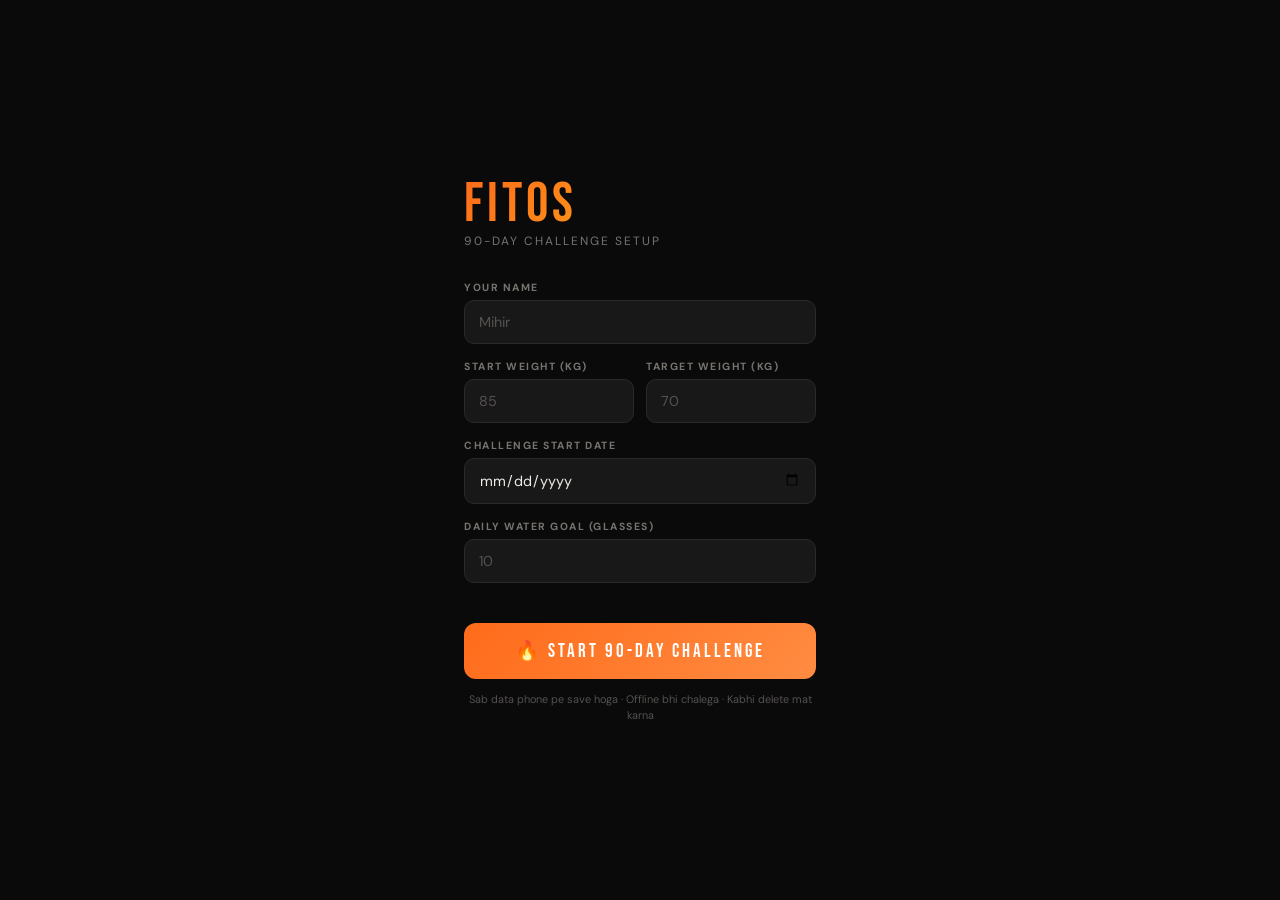
==== commit 86d8d14b: "Add files via upload" ====
--- a/index.html
+++ b/index.html
@@ -1,435 +1,85 @@
-<!DOCTYPE html>
-<html lang="en">
-
-<head>
-  <meta charset="UTF-8" />
-  <meta name="viewport" content="width=device-width, initial-scale=1.0, viewport-fit=cover" />
-  <meta name="theme-color" content="#059669" />
-  <meta name="mobile-web-app-capable" content="yes" />
-  <meta name="apple-mobile-web-app-capable" content="yes" />
-  <meta name="apple-mobile-web-app-status-bar-style" content="default" />
-  <meta name="apple-mobile-web-app-title" content="FitOS" />
-
-  <title>FitOS — 90-Day Weight Loss Challenge</title>
-
-  <link rel="manifest" href="manifest.json" />
-  <link rel="icon" href="Image/logo-new.png" type="image/png" />
-  <link rel="apple-touch-icon" href="Image/logo-new.png" />
-  <link
-    href="https://fonts.googleapis.com/css2?family=Inter:wght@400;500;600;700;800;900&family=JetBrains+Mono:wght@500;600;700&display=swap"
-    rel="stylesheet" />
-
-  <link rel="stylesheet" href="style.css" />
-</head>
-
-<body id="fitos-app">
-  <!-- Ambient Glow Orbs -->
-  <div class="orb orb-1"></div>
-  <div class="orb orb-2"></div>
-  <div class="orb orb-3"></div>
-  <div class="layout">
-    <!-- ============================================================
-     TOPBAR
-     ============================================================ -->
-    <header class="topbar">
-      <div class="logo">
-        <div class="lm">F</div>
-        <div class="lt">Fit<em>OS</em></div>
-        <div class="xbadge">EXTREME</div>
-        <div id="aiGreeting" class="ai-greeting">Hello Champ!</div>
-      </div>
-      <div class="topright" style="display:flex; align-items:center; gap:8px; flex-wrap:wrap; justify-content:flex-end; flex:1; min-width:0;">
-        <div class="desktop-only" style="display:flex; align-items:center; gap:8px; flex-wrap:wrap;">
-          <div class="dc" id="dayChip">Loading...</div>
-          <div class="cstrip">
-            <span>Cal</span>
-            <div class="cbar-wrap">
-              <div class="cbar-fill" id="topBar"></div>
-            </div>
-            <span class="cv" id="topVal">0/950</span>
-          </div>
-          <div class="bmi-b">
-            <div class="pulse"></div>
-            <span>BMI</span><span class="bmi-v">40.1</span>
-          </div>
-        </div>
-
-        <button class="btn-reminders" onclick="requestNotificationPermission()" style="background:var(--bg3); color:var(--t2); border:1px solid var(--bd); padding:6px 10px; height:auto; display:flex; align-items:center; gap:6px;">
-          <span>🔔 REMINDERS</span>
-          <span onclick="event.stopPropagation(); testNotification();" class="test-badge" style="display:none;">🧪 TEST</span>
-        </button>
-
-        <div class="clkwrap">
-          <div class="clk" id="clk" style="font-size:12px;">--:--:-- --</div>
-          <div class="datelbl" id="dateLbl" style="font-size:9px;">--/---/----</div>
-        </div>
-      </div>
-    </header>
-
-    <!-- ============================================================
-     SIDEBAR (desktop) / Stats Panel (mobile)
-     ============================================================ -->
-    <aside class="sidebar" id="sidebarPanel">
-      <div>
-        <div class="sh">Your Extreme Profile</div>
-        <div class="pgrid">
-          <div class="pc">
-            <div class="pc-l">Current</div>
-            <div class="pc-v pc-red">
-              120<span class="fs-xs t3">kg</span>
-            </div>
-            <div class="pc-s">Starting weight</div>
-          </div>
-          <div class="pc">
-            <div class="pc-l">Target</div>
-            <div class="pc-v pc-green">
-              75<span class="fs-xs t3">kg</span>
-            </div>
-            <div class="pc-s">Goal weight</div>
-          </div>
-          <div class="pc">
-            <div class="pc-l">BMI</div>
-            <div class="pc-v pc-red">40.1</div>
-            <div class="pc-s">Obese III</div>
-            <div class="bmibar">
-              <div class="bmif bmi-fill-80"></div>
-            </div>
-          </div>
-          <div class="pc">
-            <div class="pc-l">Lose</div>
-            <div class="pc-v pc-amber">
-              45<span class="fs-xs t3">kg</span>
-            </div>
-            <div class="pc-s">~10–12 months</div>
-          </div>
-        </div>
-        <div class="premark">
-          90-Day Weight Loss Challenge · Pure Vegetarian · Night Shift Plan ·
-          <span>Gym 4:00–6:00 AM</span> · <span>Protein, Salad, Sprouts, Chana, Paneer, Soya</span><br />😴
-          Sleep 6:15 AM–12 PM · Wake 12 PM · Dinner 5 PM ·
-          <span>Burn fat and lose weight with a structured day-by-day plan.</span>
-        </div>
-      </div>
-
-      <div>
-        <div class="sh">Daily Calories — 950 kcal Target</div>
-        <div class="dash-top">
-          <div class="ring-c">
-            <div class="rb-wrap">
-              <svg viewBox="0 0 120 120" class="ring-svg">
-                <!-- Background Circles -->
-                <circle class="ring-bg" cx="60" cy="60" r="54" />
-                <circle class="ring-bg" cx="60" cy="60" r="44" />
-                <circle class="ring-bg" cx="60" cy="60" r="34" />
-                <circle class="ring-bg" cx="60" cy="60" r="24" />
-
-                <!-- Progress Rings (2*PI*R) -->
-                <circle id="ringP" class="ring-fill ring-p" cx="60" cy="60" r="54" />
-                <circle id="ringC" class="ring-fill ring-c" cx="60" cy="60" r="44" />
-                <circle id="ringF" class="ring-fill ring-f" cx="60" cy="60" r="34" />
-                <circle id="ringFib" class="ring-fill ring-fib" cx="60" cy="60" r="24" />
-              </svg>
-              <div class="ri">
-                <div class="ri-n" id="calVal">0</div>
-                <div class="ri-l">kcal</div>
-              </div>
-            </div>
-          </div>
-
-          <div class="macro-grid-alpha">
-            <div class="m-chip protein">
-              <span class="m-val" id="vP">0/80g</span>
-              <span class="m-lbl">Protein</span>
-            </div>
-            <div class="m-chip carbs">
-              <span class="m-val" id="vC">0/100g</span>
-              <span class="m-lbl">Carbs</span>
-            </div>
-            <div class="m-chip fat">
-              <span class="m-val" id="vF">0/25g</span>
-              <span class="m-lbl">Fat</span>
-            </div>
-            <div class="m-chip fiber">
-              <span class="m-val" id="vFib">0/25g</span>
-              <span class="m-lbl">Fiber</span>
-            </div>
-          </div>
-        </div>
-      </div>
-
-      <div class="p-card challenge-scorecard" id="sidebarChallenge">
-        <div class="sh">Challenge Scorecard</div>
-        <div id="sidebarChallengeContent"></div>
-      </div>
-
-      <div>
-        <div class="sh">Water Tracker — Monthly Progress</div>
-        <div id="wgrid" class="wgrid"></div>
-      </div>
-
-      <div>
-        <div class="sh">Isabgol (Psyllium Husk) — 2× Daily</div>
-        <div class="irow">
-          <button class="ib" onclick="togIsab(0)" id="isab0">
-            <span class="ib-ico">🌾</span>
-            <div class="ib-l">Dose 1</div>
-            <div class="ib-t">1:00 PM</div>
-          </button>
-          <button class="ib" onclick="togIsab(1)" id="isab1">
-            <span class="ib-ico">🌾</span>
-            <div class="ib-l">Dose 2</div>
-            <div class="ib-t">4:00 PM</div>
-          </button>
-        </div>
-        <div class="isab-note">
-          2 tsp isabgol in 300ml warm water — stir fast, drink IMMEDIATELY.
-          Reduces hunger by 30–40%.
-        </div>
-      </div>
-
-      <div>
-        <div class="sh">Supplements Schedule</div>
-        <div class="sql">
-          <div class="sq">
-            <div class="sd bg-green"></div>
-            <div class="sn">Jeera · Saunf · Ajwain</div>
-            <div class="st">12:15 PM · 3:30 PM</div>
-          </div>
-          <div class="sq">
-            <div class="sd bg-teal"></div>
-            <div class="sn">Isabgol (2×)</div>
-            <div class="st">1:00 PM · 4:00 PM</div>
-          </div>
-          <div class="sq">
-            <div class="sd bg-amber"></div>
-            <div class="sn">Apple Cider Vinegar (2×)</div>
-            <div class="st">6:00 AM (post-gym) · 4:15 PM</div>
-          </div>
-          <div class="sq">
-            <div class="sd bg-purple"></div>
-            <div class="sn">Fat Burner Tablet</div>
-            <div class="st">3:15 AM (gym days only)</div>
-          </div>
-          <div class="sq">
-            <div class="sd bg-teal"></div>
-            <div class="sn">Green Tea</div>
-            <div class="st">12:00 AM (night shift)</div>
-          </div>
-        </div>
-      </div>
-
-      <div class="pb-8">
-        <div class="sh">Weekly Workout Split</div>
-        <div class="wk" id="weekGrid"></div>
-      </div>
-
-      <div class="pb-16">
-        <div class="sh">⚖️ Today's Weight — Log It</div>
-        <div class="p-card wt-entry-box">
-          <div class="wt-header-row">
-            <div>
-              <div class="wt-current-lbl">Current Weight</div>
-              <div class="wt-current-val" id="wtCurVal">
-                —
-              </div>
-              <div class="wt-lost" id="wtLostLbl"></div>
-            </div>
-            <div class="wt-target-col">
-              <div class="wt-current-lbl">Target</div>
-              <div class="wt-target-val">
-                75.0 kg
-              </div>
-              <div class="wt-current-lbl" id="wtRemain"></div>
-            </div>
-          </div>
-          <div class="wt-input-row">
-            <input class="wt-input" type="number" id="wtInput" placeholder="119.5" step="0.1" min="50" max="200" />
-            <button class="wt-save-btn" onclick="saveWeight()">
-              Log ✓
-            </button>
-          </div>
-        </div>
-      </div>
-
-      <div class="pb-16">
-        <div class="sh">⚙️ App Settings & Data</div>
-        <div class="settings-grid">
-          <button class="wt-save-btn btn-secondary" onclick="exportData()">
-            💾 Backup
-          </button>
-          <button class="wt-save-btn btn-secondary" onclick="document.getElementById('importInp').click()">
-            📂 Restore
-          </button>
-          <input type="file" id="importInp" class="hidden" onchange="importData(event)" accept=".json"
-            title="Import Backup Data" />
-        </div>
-      </div>
-    </aside>
-
-    <!-- ============================================================
-     MAIN CONTENT
-     ============================================================ -->
-    <main class="main" id="mainArea">
-      <div class="tabbar" id="desktopTabbar">
-        <button class="tab on" onclick="showTab('diet', this)">
-          🍱 Diet Plan
-        </button>
-        <button class="tab" onclick="showTab('workout', this)">
-          💪 Today's Workout
-        </button>
-        <button class="tab" onclick="showTab('allworkouts', this)">
-          📋 All Workouts
-        </button>
-        <button class="tab" onclick="showTab('progress', this)">
-          📈 My Progress
-        </button>
-      </div>
-
-      <div class="tc on" id="tc-diet">
-        <!-- Day Schedule Strip -->
-        <div class="day-strip-wrap">
-          <div class="day-strip">
-            <div class="ds-node n-job">
-              <div class="ds-ico">💼</div>
-              <div class="ds-time">2:30 AM</div>
-              <div class="ds-lbl">Job Ends</div>
-            </div>
-            <div class="ds-conn"></div>
-            <div class="ds-node n-gym">
-              <div class="ds-ico">🌅</div>
-              <div class="ds-time">4–6 AM</div>
-              <div class="ds-lbl">GYM</div>
-            </div>
-            <div class="ds-conn"></div>
-            <div class="ds-node n-sleep">
-              <div class="ds-ico">😴</div>
-              <div class="ds-time">6:15 AM–12 PM</div>
-              <div class="ds-lbl">SLEEP</div>
-            </div>
-            <div class="ds-conn"></div>
-            <div class="ds-node n-meal">
-              <div class="ds-ico">🍱</div>
-              <div class="ds-time">1–4 PM</div>
-              <div class="ds-lbl">Meals</div>
-            </div>
-            <div class="ds-conn"></div>
-            <div class="ds-node n-dinner">
-              <div class="ds-ico">🍽️</div>
-              <div class="ds-time">5:00 PM</div>
-              <div class="ds-lbl">Dinner</div>
-            </div>
-            <div class="ds-conn"></div>
-            <div class="ds-node n-job">
-              <div class="ds-ico">💼</div>
-              <div class="ds-time">6:30 PM</div>
-              <div class="ds-lbl">Job</div>
-            </div>
-            <div class="ds-conn"></div>
-            <div class="ds-node n-job">
-              <div class="ds-ico">🌙</div>
-              <div class="ds-time">9:30 PM‒12 AM</div>
-              <div class="ds-lbl">Breaks</div>
-            </div>
-          </div>
-        </div>
-
-        <div class="p-card challenge-card" id="challengeCard">
-          <div class="challenge-header">
-            <div class="challenge-icon">🏆</div>
-            <div>
-              <div class="challenge-title">90-Day Weight Loss Challenge</div>
-              <div class="challenge-sub">Track every day, lose weight consistently, and follow clean vegetarian meals.
-              </div>
-            </div>
-          </div>
-          <div id="challengeSummary" class="challenge-summary"></div>
-        </div>
-
-        <div class="tl" id="dietTL"></div>
-        <div class="foot">
-          <span class="foot-title">120kg Extreme Vegetarian Protocol —</span>
-          <span class="highlight bold-yellow">Proprietary high-intensity plan — maximum fat loss through
-            metabolic timing.</span><br />
-          <span class="foot-cycle">📋 Daily Cycle: Job finishes 2:30 AM → Pre-workout activation 3 AM →
-            Gym Training 4–6 AM → Post-workout nutrition 6:15 AM →
-            <strong>Deep Recovery 6:15 AM–12:00 PM</strong>.</span><br />
-          <span class="foot-schedule">Wake Up 12 PM → Nutrient-Dense Lunch 1:15 PM → Weight Loss Dinner
-            5:00 PM → Professional Shift 6:30 PM → Nutritional Breaks at 9:30 PM
-            & 12:00 AM.</span><br />
-          <span class="foot-extra">Fat Burner Optimization 3:15 AM (Gym Days Only) · 🏋️ Fit Master Gym,
-            Gota.</span><br />
-          <div class="highlight-promo">
-            Projected Outcome: 5–8 kg sustainable fat loss per month.
-          </div>
-          <div class="highlight-tip">
-            🔥 Challenge tip: rotate protein sources every day and keep meals rich in sprouts, salad, chana, paneer,
-            soya, dal, and jowar roti.
-          </div>
-        </div>
-      </div>
-
-      <div class="tc" id="tc-workout">
-        <div id="wocontent"></div>
-      </div>
-      <div class="tc" id="tc-rest">
-        <div id="restcontent"></div>
-      </div>
-
-      <div class="tc" id="tc-allworkouts">
-        <div id="allworkoutscontent"></div>
-      </div>
-
-      <div class="tc" id="tc-progress">
-        <div id="progressContent"></div>
-      </div>
-      <main>
-  </div>
-  <!-- /.layout -->
-
-  <!-- ============================================================
-     BOTTOM NAV (mobile only)
-     ============================================================ -->
-  <nav class="botnav" id="botnav">
-    <button class="bntab on" id="bn-diet" onclick="mobTab('diet', this)">
-      <span class="bnico">🍱</span>
-      <span class="bnlbl">Diet</span>
-    </button>
-    <button class="bntab" id="bn-workout" onclick="mobTab('workout', this)">
-      <span class="bnico">💪</span>
-      <span class="bnlbl">Workout</span>
-    </button>
-    <button class="bntab" id="bn-allworkouts" onclick="mobTab('allworkouts', this)">
-      <span class="bnico">📋</span>
-      <span class="bnlbl">All Plans</span>
-    </button>
-    <button class="bntab" id="bn-progress" onclick="mobTab('progress', this)">
-      <span class="bnico">📈</span>
-      <span class="bnlbl">Progress</span>
-    </button>
-    <button class="bntab" id="bn-stats" onclick="mobTab('stats', this)">
-      <span class="bnico">📊</span>
-      <span class="bnlbl">Stats</span>
-    </button>
-  </nav>
-
-  <!-- Hyper-Advanced AI Rest Timer Overlay -->
-  <div id="restTimerOverlay" class="rest-timer-overlay">
-    <div class="timer-label">
-      RESTING...
-    </div>
-    <div class="rest-timer-ring">
-      <svg width="180" height="180" viewBox="0 0 180 180" class="timer-svg">
-        <circle cx="90" cy="90" r="80" fill="none" stroke="rgba(255,255,255,0.1)" stroke-width="8"></circle>
-        <circle id="timerRing" cx="90" cy="90" r="80" fill="none" stroke="var(--gold)" stroke-width="8"
-          stroke-dasharray="502.6" stroke-dashoffset="0" stroke-linecap="round" class="timer-ring-fill"></circle>
-      </svg>
-      <div id="timerVal" class="rest-timer-val">60</div>
-    </div>
-    <div class="timer-actions">
-      <button onclick="skipRest()" class="rest-timer-btn">Skip Rest</button>
-    </div>
-  </div>
-  <script src="script.js"></script>
-</body>
-
-</html>+<!DOCTYPE html>
+<html lang="en">
+<head>
+<meta charset="UTF-8"/>
+<meta name="viewport" content="width=device-width,initial-scale=1,maximum-scale=1,user-scalable=no"/>
+<meta name="theme-color" content="#0a0a0a"/>
+<meta name="apple-mobile-web-app-capable" content="yes"/>
+<meta name="apple-mobile-web-app-status-bar-style" content="black-translucent"/>
+<meta name="apple-mobile-web-app-title" content="FitOS"/>
+<title>FitOS — 90-Day Challenge</title>
+<link rel="preconnect" href="https://fonts.googleapis.com"/>
+<link href="https://fonts.googleapis.com/css2?family=Bebas+Neue&family=DM+Sans:ital,opsz,wght@0,9..40,300;0,9..40,400;0,9..40,500;0,9..40,600;0,9..40,700;1,9..40,400&family=JetBrains+Mono:wght@400;600&display=swap" rel="stylesheet"/>
+<link rel="stylesheet" href="app.css">
+<link rel="manifest" href="manifest.json">
+</head>
+<body>
+
+<!-- ═══ SETUP SCREEN ═══ -->
+<div id="setup">
+  <div class="setup-box">
+    <div class="setup-logo">FitOS</div>
+    <div class="setup-sub">90-Day Challenge Setup</div>
+    <div class="form-group">
+      <label class="form-label">Your Name</label>
+      <input class="form-input" id="s-name" type="text" placeholder="Mihir" autocomplete="off"/>
+    </div>
+    <div class="form-row">
+      <div class="form-group">
+        <label class="form-label">Start Weight (kg)</label>
+        <input class="form-input" id="s-weight" type="number" placeholder="85" step="0.1" min="30" max="250"/>
+      </div>
+      <div class="form-group">
+        <label class="form-label">Target Weight (kg)</label>
+        <input class="form-input" id="s-target-weight" type="number" placeholder="70" step="0.1" min="30" max="250"/>
+      </div>
+    </div>
+    <div class="form-group">
+      <label class="form-label">Challenge Start Date</label>
+      <input class="form-input" id="s-date" type="date"/>
+    </div>
+    <div class="form-group">
+      <label class="form-label">Daily Water Goal (glasses)</label>
+      <input class="form-input" id="s-water-goal" type="number" placeholder="10" min="4" max="20"/>
+    </div>
+    <button class="setup-btn" onclick="setupSave()">🔥 START 90-DAY CHALLENGE</button>
+    <div class="setup-note">Sab data phone pe save hoga · Offline bhi chalega · Kabhi delete mat karna</div>
+  </div>
+</div>
+
+<!-- ═══ APP ═══ -->
+<div id="app" style="display:none">
+  <!-- Topbar -->
+  <div class="topbar">
+    <div class="topbar-left">
+      <div class="topbar-logo">FitOS</div>
+      <div class="topbar-date" id="topbar-date"></div>
+    </div>
+    <div class="day-badge" id="day-badge">DAY —</div>
+  </div>
+
+  <!-- Pages -->
+  <div class="main" id="main-scroll">
+    <div class="page active" id="page-home"></div>
+    <div class="page" id="page-workout"></div>
+    <div class="page" id="page-diet"></div>
+    <div class="page" id="page-water"></div>
+    <div class="page" id="page-progress"></div>
+  </div>
+
+  <!-- Bottom Nav -->
+  <nav class="bottom-nav">
+    <button class="nav-btn active" data-page="home"><div class="nav-icon">🏠</div><div class="nav-label">Home</div></button>
+    <button class="nav-btn" data-page="workout"><div class="nav-icon">🏋️</div><div class="nav-label">Train</div></button>
+    <button class="nav-btn" data-page="diet"><div class="nav-icon">🍱</div><div class="nav-label">Diet</div></button>
+    <button class="nav-btn" data-page="water"><div class="nav-icon">💧</div><div class="nav-label">Water</div></button>
+    <button class="nav-btn" data-page="progress"><div class="nav-icon">📈</div><div class="nav-label">Progress</div></button>
+  </nav>
+</div>
+
+<div id="toast"></div>
+<div id="modal" class="modal hidden"><div class="modal-overlay" onclick="closeModal()"></div><div class="modal-box" id="modal-box"></div></div>
+
+<script src="app.js?v=2.0" charset="UTF-8"></script>
+</body>
+</html>
--- a/app.css
+++ b/app.css
@@ -0,0 +1,324 @@
+:root{
+  --bg:#0a0a0a;--bg2:#0f0f0f;--bg3:#181818;--card:#141414;
+  --border:#222;--border2:#2a2a2a;
+  --fire:#ff6b1a;--fire2:#ff8c42;--gold:#f5c517;
+  --green:#22c55e;--blue:#38bdf8;--purple:#a78bfa;--red:#ef4444;
+  --text:#f0ede8;--sub:#777470;--sub2:#555250;
+  --nav-h:68px;
+}
+*{margin:0;padding:0;box-sizing:border-box;-webkit-tap-highlight-color:transparent;}
+html,body{height:100%;overflow:hidden;}
+body{background:var(--bg);color:var(--text);font-family:'DM Sans',sans-serif;font-size:14px;scrollbar-width:none;-ms-overflow-style:none;}
+body::-webkit-scrollbar{display:none;}
+*{scrollbar-width:none;-ms-overflow-style:none;}
+*::-webkit-scrollbar{display:none;}
+
+/* ── SETUP ── */
+#setup{position:fixed;inset:0;background:var(--bg);z-index:999;overflow-y:auto;display:flex;align-items:center;justify-content:center;padding:20px;}
+.setup-box{width:100%;max-width:400px;padding:32px 24px;}
+.setup-logo{font-family:'Bebas Neue',sans-serif;font-size:3.5rem;letter-spacing:4px;background:linear-gradient(135deg,var(--fire),var(--gold));-webkit-background-clip:text;background-clip:text;-webkit-text-fill-color:transparent;line-height:1;}
+.setup-sub{font-size:.75rem;color:var(--sub);letter-spacing:2px;text-transform:uppercase;margin-bottom:32px;}
+.form-group{margin-bottom:16px;}
+.form-label{font-size:.65rem;font-weight:700;text-transform:uppercase;letter-spacing:1.5px;color:var(--sub);margin-bottom:6px;display:block;}
+.form-input{width:100%;background:var(--bg3);border:1px solid var(--border2);border-radius:10px;padding:12px 14px;color:var(--text);font-size:.9rem;font-family:'DM Sans',sans-serif;outline:none;transition:border-color .2s;}
+.form-input:focus{border-color:var(--fire);}
+.form-input::placeholder{color:var(--sub2);}
+.form-row{display:flex;gap:12px;}
+.form-row .form-group{flex:1;}
+.setup-btn{width:100%;margin-top:24px;background:linear-gradient(135deg,var(--fire),var(--fire2));border:none;border-radius:12px;padding:16px;color:#fff;font-family:'Bebas Neue',sans-serif;font-size:1.2rem;letter-spacing:3px;cursor:pointer;transition:transform .1s,opacity .2s;}
+.setup-btn:active{transform:scale(.98);opacity:.9;}
+.setup-note{font-size:.68rem;color:var(--sub2);text-align:center;margin-top:12px;line-height:1.5;}
+
+/* ── APP SHELL ── */
+#app{position:fixed;inset:0;display:flex;flex-direction:column;overflow:hidden;}
+.topbar{flex-shrink:0;display:flex;align-items:center;justify-content:space-between;padding:14px 18px 12px;background:var(--bg);z-index:50;}
+.topbar-logo{font-family:'Bebas Neue',sans-serif;font-size:1.6rem;letter-spacing:3px;background:linear-gradient(135deg,var(--fire),var(--gold));-webkit-background-clip:text;background-clip:text;-webkit-text-fill-color:transparent;line-height:1;}
+.topbar-date{font-size:.6rem;color:var(--sub);font-family:'JetBrains Mono',monospace;margin-top:1px;}
+.day-badge{font-family:'JetBrains Mono',monospace;font-size:.68rem;color:var(--fire);background:var(--bg3);border:1px solid var(--border2);border-radius:20px;padding:5px 12px;letter-spacing:.5px;}
+
+/* ── MAIN SCROLL ── */
+.main{flex:1;overflow-y:auto;overflow-x:hidden;padding-top:4px;padding-bottom:calc(var(--nav-h) + 8px);scrollbar-width:none;-ms-overflow-style:none;}
+.main::-webkit-scrollbar{display:none;}
+
+/* ── PAGES ── */
+.page{display:none;opacity:0;transform:translateY(12px);transition:all .35s cubic-bezier(0.4, 0, 0.2, 1);}
+.page.active{display:block;opacity:1;transform:translateY(0);}
+.page.animating{display:block;opacity:0 !important;transform:translateY(15px) !important;}
+
+.stagger-item{opacity:0;animation:slideUpStagger .4s cubic-bezier(0.4, 0, 0.2, 1) forwards;transition:all 0.3s cubic-bezier(0.4, 0, 0.2, 1);will-change:background,border-color;}
+.stagger-item:active{transform:scale(0.98);transition:transform 0.1s;}
+
+@keyframes slideUpStagger{from{opacity:0;transform:translateY(20px);}to{opacity:1;transform:translateY(0);}}
+
+.haptic-press:active{transform:scale(0.96) translateY(1px);filter:brightness(0.9);transition:transform .1s ease;}
+
+/* ── BOTTOM NAV ── */
+.bottom-nav{flex-shrink:0;height:var(--nav-h);background:#111111f0;backdrop-filter:blur(20px) saturate(200%);border-top:1px solid var(--border);display:flex;padding-bottom:env(safe-area-inset-bottom,0px);}
+.nav-btn{flex:1;display:flex;flex-direction:column;align-items:center;justify-content:center;gap:3px;background:none;border:none;cursor:pointer;padding:8px 0;transition:all .15s;}
+.nav-icon{font-size:1.25rem;filter:grayscale(1)opacity(.45);transition:all .2s;}
+.nav-label{font-size:.55rem;font-weight:700;color:var(--sub);text-transform:uppercase;letter-spacing:1px;transition:all .2s;}
+.nav-btn.active .nav-icon{filter:none;}
+.nav-btn.active .nav-label{color:var(--fire);}
+
+/* ── SECTION HEADER ── */
+.sec-h{display:flex;align-items:center;gap:8px;padding:14px 0 8px;}
+.sec-h-title{font-family:'Bebas Neue',sans-serif;font-size:1rem;letter-spacing:2.5px;color:var(--text);}
+.sec-h-line{flex:1;height:1px;background:linear-gradient(90deg,var(--border2),transparent);}
+.section{padding:4px 16px;}
+
+/* ── HOME PAGE ── */
+.challenge-ring-card{margin:8px 16px 4px;background:linear-gradient(135deg,#180f00,#0f1800,#000e1a);border:1px solid var(--border2);border-radius:18px;padding:18px;display:flex;align-items:center;gap:16px;overflow:hidden;position:relative;animation:ringPulse 4s infinite ease-in-out;}
+.challenge-ring-card::after{content:'';position:absolute;top:-30px;right:-30px;width:120px;height:120px;background:radial-gradient(circle,rgba(255,107,26,0.12),transparent 70%);border-radius:50%;}
+@keyframes ringPulse{0%,100%{border-color:var(--border2);box-shadow:0 0 0 transparent;}50%{border-color:rgba(255,107,26,0.3);box-shadow:0 0 15px rgba(255,107,26,0.05);}}
+.ring-svg{flex-shrink:0;}
+.ring-info{flex:1;}
+.ring-day-num{font-family:'Bebas Neue',sans-serif;font-size:2.8rem;line-height:1;background:linear-gradient(135deg,var(--fire),var(--gold));-webkit-background-clip:text;background-clip:text;-webkit-text-fill-color:transparent;}
+.ring-day-of{font-size:.7rem;color:var(--sub);letter-spacing:1px;margin-bottom:8px;}
+.ring-progress-bar{height:4px;background:var(--border2);border-radius:4px;overflow:hidden;margin-bottom:6px;}
+.ring-progress-fill{height:100%;background:linear-gradient(90deg,var(--fire),var(--gold));border-radius:4px;transition:width .6s ease;}
+.ring-pct{font-family:'JetBrains Mono',monospace;font-size:.65rem;color:var(--sub);}
+
+.workout-banner{margin:4px 16px;background:var(--card);border:1px solid var(--border2);border-radius:14px;padding:14px 16px;display:flex;align-items:center;gap:12px;cursor:pointer;transition:transform 0.1s;}
+.workout-banner:active{transform:scale(.98);}
+.workout-banner-icon{width:44px;height:44px;border-radius:12px;display:flex;align-items:center;justify-content:center;font-size:1.4rem;flex-shrink:0;}
+.workout-banner-info{flex:1;}
+.workout-banner-type{font-size:.6rem;font-weight:700;text-transform:uppercase;letter-spacing:1.5px;margin-bottom:3px;}
+.workout-banner-name{font-family:'Bebas Neue',sans-serif;font-size:1.2rem;letter-spacing:2px;color:var(--text);}
+.workout-banner-arrow{color:var(--sub);font-size:.9rem;}
+
+.quick-stats{display:flex;gap:8px;margin:4px 16px;overflow-x:auto;padding-bottom:5px;scrollbar-width:none;-ms-overflow-style:none;}
+.quick-stats::-webkit-scrollbar{display:none;}
+.stat-chip{flex:0 0 auto;min-width:105px;background:var(--card);border:1px solid var(--border2);border-radius:12px;padding:12px 10px;text-align:center;transition:all .2s;}
+.stat-chip:active{background:var(--bg3);transform:scale(.97);}
+.stat-val{font-family:'Bebas Neue',sans-serif;font-size:1.5rem;line-height:1;margin-bottom:2px;}
+.stat-label{font-size:.56rem;text-transform:uppercase;letter-spacing:1px;color:var(--sub);font-weight:700;}
+
+/* ── WEEK STRIP ── */
+.week-strip{display:flex;gap:5px;margin:8px 16px 4px;background:var(--card);border:1px solid var(--border2);border-radius:14px;padding:10px 8px;}
+.ws-day{flex:1;display:flex;flex-direction:column;align-items:center;gap:4px;padding:4px 2px;border-radius:8px;transition:background .2s;}
+.ws-today{background:rgba(255,107,26,0.08);border:1px solid rgba(255,107,26,0.3);}
+.ws-label{font-size:.5rem;font-weight:700;text-transform:uppercase;letter-spacing:.5px;color:var(--sub);}
+.ws-today .ws-label{color:var(--fire);}
+.ws-dot{width:10px;height:10px;border-radius:50%;transition:background .3s;}
+.ws-type{font-size:.48rem;font-weight:700;text-transform:uppercase;letter-spacing:.3px;}
+
+.home-actions{display:grid;grid-template-columns:1fr 1fr;gap:8px;margin:4px 16px;}
+.action-btn{background:var(--bg3);border:1px solid var(--border2);border-radius:12px;padding:12px 14px;display:flex;align-items:center;gap:10px;cursor:pointer;transition:background .15s,transform .1s;}
+.action-btn:active{transform:scale(.97);}
+.action-btn-icon{font-size:1.2rem;}
+.action-btn-text{font-size:.78rem;font-weight:600;color:var(--text);}
+
+.week-overview{display:flex;gap:6px;margin:4px 16px;}
+.week-day-box{flex:1;background:var(--card);border:1px solid var(--border2);border-radius:8px;padding:8px 4px;text-align:center;position:relative;}
+.week-day-box.today{border-color:var(--fire);}
+.week-day-box.done{background:#0a1a00;border-color:#1a3a00;}
+.week-day-box.rest-done{background:#001a0a;border-color:#003a15;}
+.week-day-lbl{font-size:.58rem;font-weight:700;text-transform:uppercase;color:var(--sub);margin-bottom:4px;letter-spacing:.5px;}
+.week-day-lbl.today-lbl{color:var(--fire);}
+.week-day-icon{font-size:.9rem;}
+
+/* ── WORKOUT PAGE ── */
+.day-tabs{display:flex;gap:6px;overflow-x:auto;padding:4px 16px 8px;scrollbar-width:none;}
+.day-tabs::-webkit-scrollbar{display:none;}
+.day-tab{flex-shrink:0;padding:7px 14px;border-radius:20px;font-size:.7rem;font-weight:700;letter-spacing:.5px;border:1px solid var(--border2);background:var(--bg3);color:var(--sub);cursor:pointer;transition:all .15s;}
+.day-tab.active{background:var(--fire);border-color:var(--fire);color:#fff;}
+.day-tab.done{border-color:#1a3a00;color:var(--green);}
+
+.wk-header{margin:0 16px 8px;background:var(--card);border:1px solid var(--border2);border-radius:14px;padding:14px 16px;display:flex;align-items:center;justify-content:space-between;}
+.wk-header-left .wk-type{font-size:.62rem;font-weight:700;text-transform:uppercase;letter-spacing:1.5px;margin-bottom:2px;}
+.wk-header-left .wk-name{font-family:'Bebas Neue',sans-serif;font-size:1.5rem;letter-spacing:2px;color:var(--text);}
+.wk-complete-btn{background:var(--fire);border:none;border-radius:10px;padding:8px 14px;color:#fff;font-family:'Bebas Neue',sans-serif;font-size:.9rem;letter-spacing:1.5px;cursor:pointer;transition:opacity .15s;}
+.wk-complete-btn:disabled{background:var(--green);opacity:1;pointer-events:none;}
+.wk-complete-btn.done-state{background:var(--green);}
+
+.muscle-group{margin:0 16px 6px;}
+.muscle-label{font-size:.62rem;font-weight:700;text-transform:uppercase;letter-spacing:2px;color:var(--gold);padding:10px 0 6px;}
+.exercise-row{background:var(--card);border:1px solid var(--border2);border-radius:10px;margin-bottom:4px;overflow:hidden;transition:border-color .2s;}
+.exercise-row.ex-done{border-color:#1a3a00;background:#0a1200;}
+.ex-header{display:flex;align-items:center;gap:10px;padding:11px 12px;cursor:pointer;}
+.ex-check{width:22px;height:22px;border-radius:6px;border:2px solid var(--border2);display:flex;align-items:center;justify-content:center;flex-shrink:0;transition:all .2s;font-size:.8rem;}
+.ex-done .ex-check{background:var(--green);border-color:var(--green);color:#fff;}
+.ex-name{flex:1;font-size:.82rem;font-weight:500;color:var(--text);}
+.ex-done .ex-name{color:var(--sub);text-decoration:line-through;}
+.ex-badge{font-family:'JetBrains Mono',monospace;font-size:.62rem;background:var(--bg3);border:1px solid var(--border2);border-radius:6px;padding:3px 7px;color:var(--fire);flex-shrink:0;}
+.ex-expand{font-size:.7rem;color:var(--sub);padding:0 4px;flex-shrink:0;}
+
+.ex-body{display:none;padding:0 12px 12px;}
+.ex-body.open{display:block;}
+.set-row{display:flex;align-items:center;gap:8px;margin-bottom:6px;}
+.set-num{font-family:'JetBrains Mono',monospace;font-size:.65rem;color:var(--sub);width:32px;flex-shrink:0;}
+.set-reps{font-size:.75rem;color:var(--text);flex:1;}
+.set-weight-input{width:80px;background:var(--bg3);border:1px solid var(--border2);border-radius:8px;padding:6px 8px;color:var(--text);font-size:.78rem;font-family:'JetBrains Mono',monospace;text-align:center;outline:none;}
+.set-weight-input:focus{border-color:var(--fire);}
+.set-weight-unit{font-size:.65rem;color:var(--sub);flex-shrink:0;}
+.ex-note{font-size:.65rem;color:var(--sub);margin-top:4px;font-style:italic;}
+
+.rest-day-card{margin:0 16px;background:linear-gradient(135deg,#0a1a0a,#001a10);border:1px solid #1a3a1a;border-radius:16px;padding:28px 20px;text-align:center;}
+.rest-day-card .rest-emoji{font-size:3rem;display:block;margin-bottom:10px;}
+.rest-day-title{font-family:'Bebas Neue',sans-serif;font-size:2rem;letter-spacing:4px;color:var(--green);}
+.rest-day-desc{font-size:.75rem;color:var(--sub);margin-top:8px;line-height:1.8;}
+
+/* ── DIET PAGE ── */
+.macro-bar-card{margin:8px 16px 4px;background:var(--card);border:1px solid var(--border2);border-radius:18px;padding:18px 16px;display:flex;align-items:center;gap:20px;}
+.macro-chart-box{width:90px;height:90px;position:relative;flex-shrink:0;}
+.macro-donut{width:100%;height:100%;border-radius:50%;display:flex;align-items:center;justify-content:center;position:relative;background:conic-gradient(var(--fire) var(--p,0%),var(--border2) 0);}
+.macro-donut::before{content:'';position:absolute;width:74px;height:74px;background:var(--card);border-radius:50%;}
+.macro-donut-content{position:relative;z-index:1;text-align:center;}
+.macro-donut-val{font-family:'Bebas Neue',sans-serif;font-size:1.6rem;line-height:1;margin-bottom:2px;}
+.macro-donut-lbl{font-size:.5rem;color:var(--sub);letter-spacing:1px;text-transform:uppercase;}
+
+.macro-stats{flex:1;display:flex;flex-direction:column;gap:10px;}
+.macro-item{display:flex;flex-direction:column;gap:3px;}
+.macro-item-top{display:flex;justify-content:space-between;align-items:flex-end;}
+.macro-item-lbl{font-size:.58rem;font-weight:700;color:var(--sub);letter-spacing:.8px;text-transform:uppercase;}
+.macro-item-val{font-family:'JetBrains Mono',monospace;font-size:.7rem;color:var(--text);}
+.macro-item-val span{color:var(--sub2);font-size:.6rem;}
+.macro-item-bar{height:4px;background:var(--bg3);border-radius:2px;overflow:hidden;}
+.macro-item-fill{height:100%;border-radius:2px;transition:width .4s ease;}
+
+.meal-card{background:var(--card);border:1px solid var(--border2);border-radius:12px;margin-bottom:6px;overflow:hidden;}
+.meal-header{display:flex;align-items:center;gap:10px;padding:12px 14px;cursor:pointer;}
+.meal-icon{width:36px;height:36px;border-radius:9px;display:flex;align-items:center;justify-content:center;font-size:1.1rem;flex-shrink:0;}
+.meal-info{flex:1;}
+.meal-type{font-size:.58rem;font-weight:700;text-transform:uppercase;letter-spacing:1.5px;color:var(--sub);margin-bottom:2px;}
+.meal-name{font-size:.82rem;font-weight:600;color:var(--text);}
+.meal-time{font-family:'JetBrains Mono',monospace;font-size:.62rem;color:var(--sub2);}
+.meal-toggle{width:28px;height:28px;border-radius:50%;border:2px solid var(--border2);background:none;cursor:pointer;display:flex;align-items:center;justify-content:center;font-size:.85rem;transition:all .2s;flex-shrink:0;}
+.meal-card.eaten .meal-toggle{background:var(--green);border-color:var(--green);}
+.meal-card.eaten .meal-name{text-decoration:line-through;color:var(--sub);}
+.meal-macros{padding:0 14px 10px;display:flex;gap:8px;flex-wrap:wrap;}
+.meal-macro-pill{font-family:'JetBrains Mono',monospace;font-size:.6rem;background:var(--bg3);border:1px solid var(--border2);border-radius:6px;padding:3px 7px;color:var(--sub);}
+
+/* ── SUPPLEMENTS ── */
+.sec-h{display:flex;align-items:center;gap:8px;padding:14px 0 8px;flex-wrap:wrap;}
+.supp-count-badge{font-family:'JetBrains Mono',monospace;font-size:.6rem;background:var(--bg3);border:1px solid #2a5a2a;border-radius:20px;padding:3px 10px;color:var(--green);margin-left:auto;}
+.supp-list{display:flex;flex-direction:column;gap:5px;}
+.supp-row{display:flex;align-items:center;gap:10px;background:var(--card);border:1px solid var(--border2);border-radius:10px;padding:10px 12px;cursor:pointer;transition:border-color .2s,background .2s;}
+.supp-row:active{opacity:.8;}
+.supp-done{background:#0a130a;border-color:#1a3a1a;}
+.supp-time{font-family:'JetBrains Mono',monospace;font-size:.55rem;color:var(--sub2);min-width:54px;flex-shrink:0;line-height:1.3;}
+.supp-icon{font-size:1.1rem;flex-shrink:0;}
+.supp-info{flex:1;min-width:0;}
+.supp-name{font-size:.78rem;font-weight:600;color:var(--text);white-space:nowrap;overflow:hidden;text-overflow:ellipsis;}
+.supp-done .supp-name{color:var(--sub);text-decoration:line-through;}
+.supp-note{font-size:.6rem;color:var(--sub2);margin-top:1px;}
+.supp-check{width:22px;height:22px;border-radius:6px;border:2px solid var(--border2);display:flex;align-items:center;justify-content:center;flex-shrink:0;font-size:.75rem;color:transparent;transition:all .2s;}
+.supp-check-done{background:var(--green);border-color:var(--green);color:#000;}
+
+
+.menu-ref-wrap{overflow-x:auto;border-radius:12px;border:1px solid var(--border2);}
+.menu-table{width:100%;border-collapse:collapse;min-width:520px;font-size:.68rem;}
+.menu-table th{background:var(--bg3);padding:8px 10px;text-align:left;font-size:.58rem;text-transform:uppercase;letter-spacing:1px;color:var(--fire);font-weight:700;border-bottom:1px solid var(--border2);}
+.menu-table td{padding:8px 10px;border-bottom:1px solid var(--border);color:var(--text);vertical-align:top;}
+.menu-table tr:last-child td{border-bottom:none;}
+.menu-table tr:nth-child(even) td{background:var(--bg2);}
+.menu-table td:first-child{font-family:'Bebas Neue',sans-serif;font-size:.9rem;letter-spacing:1px;color:var(--gold);white-space:nowrap;}
+
+/* ── WATER PAGE ── */
+.water-display{margin:8px 16px 4px;background:linear-gradient(135deg,#001428,#00081a);border:1px solid #003060;border-radius:18px;padding:20px;text-align:center;position:relative;overflow:hidden;}
+.water-display::before{content:'';position:absolute;bottom:-20px;left:-20px;width:120px;height:120px;background:radial-gradient(circle,#38bdf820,transparent 70%);border-radius:50%;}
+.water-big-num{font-family:'Bebas Neue',sans-serif;font-size:5rem;line-height:1;color:var(--blue);}
+.water-goal-label{font-size:.72rem;color:var(--sub);letter-spacing:1px;margin-bottom:12px;}
+.water-bar{height:6px;background:var(--border2);border-radius:6px;overflow:hidden;margin-bottom:16px;}
+.water-bar-fill{height:100%;background:linear-gradient(90deg,var(--blue),#7dd3fc);border-radius:6px;transition:width .4s ease;}
+.water-controls{display:flex;align-items:center;justify-content:center;gap:16px;}
+.water-btn{width:48px;height:48px;border-radius:50%;border:2px solid var(--blue);background:transparent;color:var(--blue);font-size:1.5rem;cursor:pointer;display:flex;align-items:center;justify-content:center;transition:all .15s;}
+.water-btn:active{background:var(--blue);color:#fff;transform:scale(.92);}
+.water-val-display{font-family:'Bebas Neue',sans-serif;font-size:1.8rem;color:var(--text);min-width:60px;text-align:center;}
+
+.glasses-grid{display:grid;grid-template-columns:repeat(5,1fr);gap:8px;margin:0 16px;}
+.glass-item{background:var(--card);border:1px solid var(--border2);border-radius:10px;padding:10px 6px;text-align:center;cursor:pointer;transition:all .2s;font-size:1.4rem;}
+.glass-item.filled{background:#001428;border-color:#003060;}
+.glass-item.filled .glass-lbl{color:var(--blue);}
+.glass-lbl{font-size:.6rem;color:var(--sub);margin-top:4px;font-family:'JetBrains Mono',monospace;}
+
+.water-week-chart{margin:0 16px;background:var(--card);border:1px solid var(--border2);border-radius:12px;padding:14px;}
+.chart-bars{display:flex;align-items:flex-end;gap:6px;height:70px;}
+.chart-bar-wrap{flex:1;display:flex;flex-direction:column;align-items:center;gap:4px;}
+.chart-bar{width:100%;background:var(--bg3);border-radius:4px 4px 0 0;transition:height .4s ease;min-height:2px;}
+.chart-bar.filled{background:var(--blue);}
+.chart-bar-lbl{font-size:.55rem;color:var(--sub);font-family:'JetBrains Mono',monospace;}
+.chart-bar-val{font-size:.55rem;color:var(--sub2);font-family:'JetBrains Mono',monospace;}
+
+/* ── PROGRESS PAGE ── */
+.bmi-card{margin:8px 16px 4px;background:var(--card);border:1px solid var(--border2);border-radius:14px;padding:16px;}
+.bmi-inputs{display:flex;gap:8px;margin-bottom:12px;}
+.bmi-input-group{flex:1;}
+.bmi-label{font-size:.6rem;font-weight:700;text-transform:uppercase;letter-spacing:1px;color:var(--sub);margin-bottom:5px;display:block;}
+.bmi-input{width:100%;background:var(--bg3);border:1px solid var(--border2);border-radius:8px;padding:10px 12px;color:var(--text);font-size:.9rem;font-family:'JetBrains Mono',monospace;outline:none;text-align:center;}
+.bmi-input:focus{border-color:var(--fire);}
+.bmi-calc-btn{width:100%;background:var(--fire);border:none;border-radius:10px;padding:11px;color:#fff;font-family:'Bebas Neue',sans-serif;font-size:1rem;letter-spacing:2px;cursor:pointer;}
+.bmi-result{margin-top:12px;text-align:center;display:none;}
+.bmi-result.show{display:block;}
+.bmi-result-num{font-family:'Bebas Neue',sans-serif;font-size:3rem;line-height:1;}
+.bmi-result-cat{font-size:.75rem;text-transform:uppercase;letter-spacing:2px;margin-top:2px;}
+.bmi-scale{display:flex;height:6px;border-radius:6px;overflow:hidden;margin:10px 0 4px;}
+.bmi-scale-seg{flex:1;}
+.bmi-marker-row{display:flex;justify-content:space-between;}
+.bmi-marker{font-size:.55rem;color:var(--sub);font-family:'JetBrains Mono',monospace;}
+
+.weight-log-card{margin:0 16px 6px;background:var(--card);border:1px solid var(--border2);border-radius:14px;padding:14px 16px;}
+.wl-input-row{display:flex;gap:8px;align-items:flex-end;}
+.wl-input{flex:1;background:var(--bg3);border:1px solid var(--border2);border-radius:10px;padding:12px 14px;color:var(--text);font-size:1rem;font-family:'JetBrains Mono',monospace;outline:none;}
+.wl-input:focus{border-color:var(--fire);}
+.wl-log-btn{background:var(--fire);border:none;border-radius:10px;padding:12px 16px;color:#fff;font-family:'Bebas Neue',sans-serif;font-size:.9rem;letter-spacing:1.5px;cursor:pointer;white-space:nowrap;}
+
+.meal-expanded-content{margin-top:8px;padding-top:8px;border-top:1px solid var(--border2);font-size:.68rem;color:var(--text);line-height:1.5;animation:slideDown .2s cubic-bezier(0.4, 0, 0.2, 1);max-height:200px;overflow:hidden;font-family:'Inter',sans-serif;font-weight:400;letter-spacing:0.2px;}
+@keyframes slideDown{from{opacity:0;max-height:0;transform:translateY(-8px);}to{opacity:1;max-height:200px;transform:translateY(0);}}
+
+.weight-chart{margin:0 16px 12px;background:var(--card);border:1px solid var(--border2);border-radius:14px;padding:14px;overflow:hidden;min-height:220px;position:relative;transition:all .3s ease;}
+.weight-chart-title{font-size:.62rem;font-weight:700;text-transform:uppercase;letter-spacing:1.5px;color:var(--sub);margin-bottom:12px;display:flex;align-items:center;gap:6px;}
+#weight-svg{width:100%;height:180px;display:block;overflow:visible;}
+.weight-svg-path{overflow:visible;stroke-dasharray:1000;stroke-dashoffset:1000;animation:drawChart 1.5s ease-out forwards;}
+@keyframes drawChart{to{stroke-dashoffset:0;}}
+.empty-chart{height:140px;display:flex;align-items:center;justify-content:center;color:var(--sub2);font-size:.75rem;background:var(--bg3);border:1px dashed var(--border2);border-radius:12px;text-align:center;padding:0 20px;}
+
+.progress-stats{display:grid;grid-template-columns:repeat(3, 1fr);gap:8px;margin:0 16px 12px;}
+/* All cards in one line */
+.prog-stat{background:var(--card);border:1px solid var(--border2);border-radius:12px;padding:10px 8px;text-align:center;}
+.prog-stat-val{font-family:'Bebas Neue',sans-serif;font-size:1.8rem;line-height:1;margin-bottom:2px;}
+.prog-stat-lbl{font-size:.62rem;text-transform:uppercase;letter-spacing:1px;color:var(--sub);}
+
+.cal90{margin:0 16px 6px;background:var(--card);border:1px solid var(--border2);border-radius:14px;padding:14px;}
+.cal90-title{font-size:.62rem;font-weight:700;text-transform:uppercase;letter-spacing:1.5px;color:var(--sub);margin-bottom:10px;}
+.cal90-grid{display:grid;grid-template-columns:repeat(10,1fr);gap:3px;}
+.cal-day{aspect-ratio:1;border-radius:3px;background:var(--bg3);}
+.cal-day.workout-done{background:var(--fire);}
+.cal-day.rest-done{background:var(--green);}
+.cal-day.today{outline:2px solid var(--gold);outline-offset:1px;}
+.cal-day.future{opacity:.25;}
+.cal90-legend{display:flex;gap:14px;margin-top:8px;}
+.cal-leg{display:flex;align-items:center;gap:5px;font-size:.6rem;color:var(--sub);}
+.cal-dot{width:8px;height:8px;border-radius:2px;}
+
+.weight-history{margin:0 16px 6px;background:var(--card);border:1px solid var(--border2);border-radius:14px;padding:14px;}
+.wh-title{font-size:.62rem;font-weight:700;text-transform:uppercase;letter-spacing:1.5px;color:var(--sub);margin-bottom:8px;}
+.wh-list{max-height:160px;overflow-y:auto;}
+.wh-row{display:flex;align-items:center;justify-content:space-between;padding:7px 0;border-bottom:1px solid var(--border);}
+.wh-row:last-child{border-bottom:none;}
+.wh-date{font-family:'JetBrains Mono',monospace;font-size:.65rem;color:var(--sub);}
+.wh-kg{font-family:'Bebas Neue',sans-serif;font-size:1.1rem;color:var(--text);}
+.wh-diff{font-size:.65rem;font-family:'JetBrains Mono',monospace;}
+.wh-diff.neg{color:var(--green);}
+.wh-diff.pos{color:var(--red);}
+
+/* ── TOAST ── */
+#toast{position:fixed;bottom:calc(var(--nav-h)+12px);left:50%;transform:translateX(-50%) translateY(20px);background:#1a1a1a;border:1px solid var(--border2);border-radius:20px;padding:9px 18px;font-size:.75rem;color:var(--text);opacity:0;transition:all .3s;z-index:500;pointer-events:none;white-space:nowrap;}
+#toast.show{opacity:1;transform:translateX(-50%) translateY(0);}
+
+/* ── MODAL ── */
+.modal{position:fixed;inset:0;z-index:200;display:flex;align-items:flex-end;justify-content:center;}
+.modal.hidden{display:none;}
+.modal-overlay{position:absolute;inset:0;background:#000a;}
+.modal-box{position:relative;width:100%;max-width:480px;background:#1a1a1a;border-radius:20px 20px 0 0;border:1px solid var(--border2);padding:24px;max-height:70vh;overflow-y:auto;}
+.modal-title{font-family:'Bebas Neue',sans-serif;font-size:1.2rem;letter-spacing:2px;margin-bottom:16px;color:var(--text);}
+.modal-input{width:100%;background:var(--bg3);border:1px solid var(--border2);border-radius:10px;padding:12px;color:var(--text);font-size:1rem;font-family:'JetBrains Mono',monospace;outline:none;margin-bottom:12px;text-align:center;}
+.modal-input:focus{border-color:var(--fire);}
+.modal-btns{display:flex;gap:8px;}
+.modal-btn{flex:1;padding:12px;border-radius:10px;border:none;cursor:pointer;font-family:'Bebas Neue',sans-serif;font-size:.9rem;letter-spacing:1.5px;}
+.modal-btn.primary{background:var(--fire);color:#fff;}
+.modal-btn.cancel{background:var(--bg3);color:var(--sub);}
+
+/* ── MISC ── */
+.empty-state{text-align:center;padding:30px 20px;color:var(--sub);font-size:.78rem;line-height:1.8;}
+.empty-state .e-icon{font-size:2.5rem;display:block;margin-bottom:8px;}
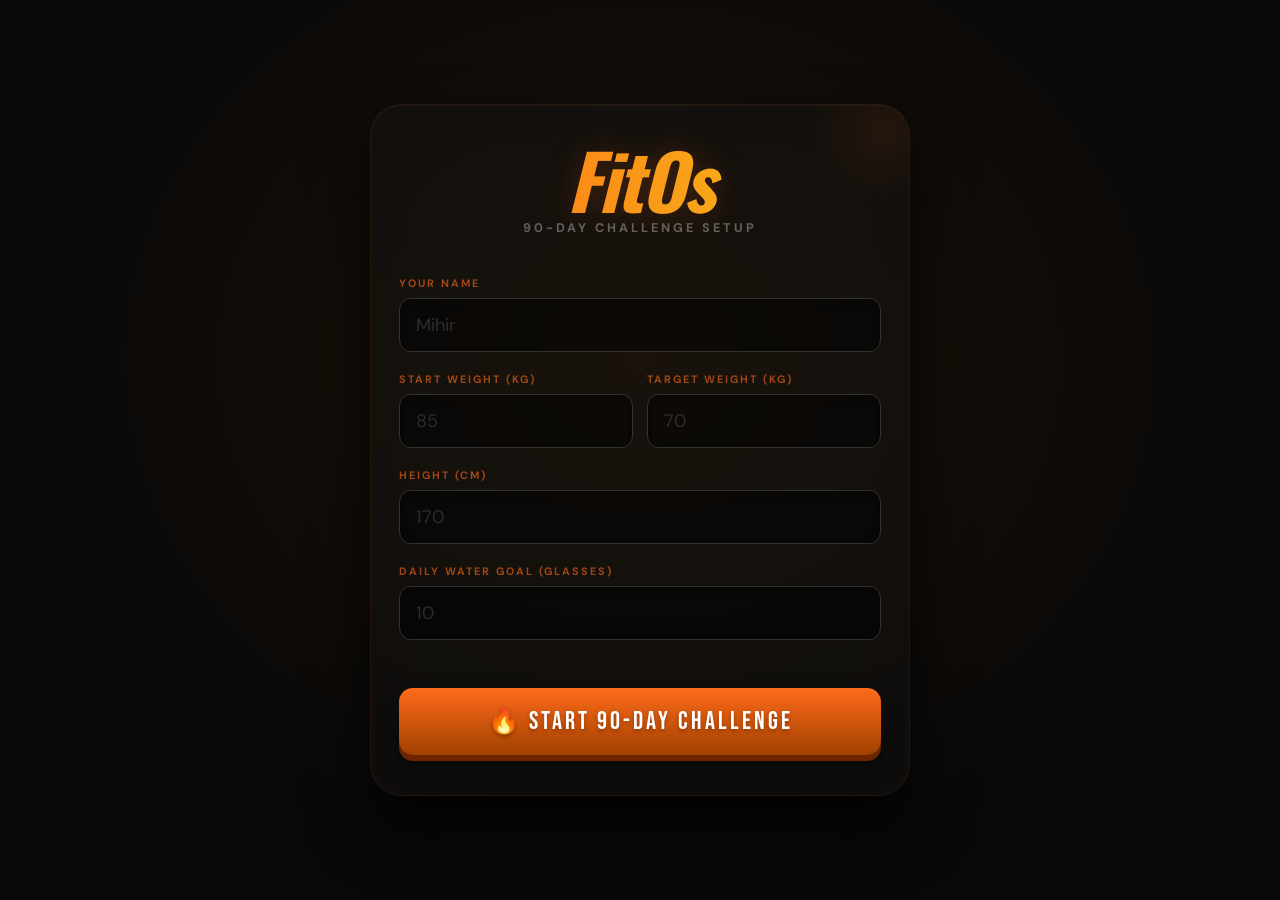
==== commit 906f0f3d: "Add files via upload" ====
--- a/index.html
+++ b/index.html
@@ -9,16 +9,19 @@
 <meta name="apple-mobile-web-app-title" content="FitOS"/>
 <title>FitOS — 90-Day Challenge</title>
 <link rel="preconnect" href="https://fonts.googleapis.com"/>
-<link href="https://fonts.googleapis.com/css2?family=Bebas+Neue&family=DM+Sans:ital,opsz,wght@0,9..40,300;0,9..40,400;0,9..40,500;0,9..40,600;0,9..40,700;1,9..40,400&family=JetBrains+Mono:wght@400;600&display=swap" rel="stylesheet"/>
-<link rel="stylesheet" href="app.css">
+<link href="https://fonts.googleapis.com/css2?family=Bebas+Neue&family=DM+Sans:ital,opsz,wght@0,9..40,300;0,9..40,400;0,9..40,500;0,9..40,600;0,9..40,700;1,9..40,400&family=JetBrains+Mono:wght@400;600&family=Oswald:wght@700&display=swap" rel="stylesheet"/>
+<link rel="stylesheet" href="app.css?v=1.1">
+<link rel="stylesheet" href="desktop.css" media="screen and (min-width: 1024px)">
 <link rel="manifest" href="manifest.json">
+<link rel="icon" type="image/png" href="./icons/fitos_icon.png">
+<link rel="apple-touch-icon" href="./icons/fitos_icon.png">
 </head>
 <body>
 
 <!-- ═══ SETUP SCREEN ═══ -->
 <div id="setup">
   <div class="setup-box">
-    <div class="setup-logo">FitOS</div>
+    <div class="setup-logo">FitOs</div>
     <div class="setup-sub">90-Day Challenge Setup</div>
     <div class="form-group">
       <label class="form-label">Your Name</label>
@@ -35,15 +38,15 @@
       </div>
     </div>
     <div class="form-group">
-      <label class="form-label">Challenge Start Date</label>
-      <input class="form-input" id="s-date" type="date"/>
+      <label class="form-label">Height (cm)</label>
+      <input class="form-input" id="s-height" type="number" placeholder="170" min="50" max="250"/>
     </div>
     <div class="form-group">
       <label class="form-label">Daily Water Goal (glasses)</label>
       <input class="form-input" id="s-water-goal" type="number" placeholder="10" min="4" max="20"/>
     </div>
-    <button class="setup-btn" onclick="setupSave()">🔥 START 90-DAY CHALLENGE</button>
-    <div class="setup-note">Sab data phone pe save hoga · Offline bhi chalega · Kabhi delete mat karna</div>
+    <button class="setup-btn haptic-press" onclick="setupSave()">🔥 START 90-DAY CHALLENGE</button>
+    <!-- Setup info removed -->
   </div>
 </div>
 
@@ -52,7 +55,7 @@
   <!-- Topbar -->
   <div class="topbar">
     <div class="topbar-left">
-      <div class="topbar-logo">FitOS</div>
+      <div class="topbar-logo">FitOs</div>
       <div class="topbar-date" id="topbar-date"></div>
     </div>
     <div class="day-badge" id="day-badge">DAY —</div>
--- a/app.css
+++ b/app.css
@@ -13,31 +13,42 @@
 *{scrollbar-width:none;-ms-overflow-style:none;}
 *::-webkit-scrollbar{display:none;}
 
-/* ── SETUP ── */
-#setup{position:fixed;inset:0;background:var(--bg);z-index:999;overflow-y:auto;display:flex;align-items:center;justify-content:center;padding:20px;}
-.setup-box{width:100%;max-width:400px;padding:32px 24px;}
-.setup-logo{font-family:'Bebas Neue',sans-serif;font-size:3.5rem;letter-spacing:4px;background:linear-gradient(135deg,var(--fire),var(--gold));-webkit-background-clip:text;background-clip:text;-webkit-text-fill-color:transparent;line-height:1;}
-.setup-sub{font-size:.75rem;color:var(--sub);letter-spacing:2px;text-transform:uppercase;margin-bottom:32px;}
-.form-group{margin-bottom:16px;}
-.form-label{font-size:.65rem;font-weight:700;text-transform:uppercase;letter-spacing:1.5px;color:var(--sub);margin-bottom:6px;display:block;}
-.form-input{width:100%;background:var(--bg3);border:1px solid var(--border2);border-radius:10px;padding:12px 14px;color:var(--text);font-size:.9rem;font-family:'DM Sans',sans-serif;outline:none;transition:border-color .2s;}
-.form-input:focus{border-color:var(--fire);}
-.form-input::placeholder{color:var(--sub2);}
-.form-row{display:flex;gap:12px;}
+/* ── SETUP (PREMIUM PORTAL) ── */
+#setup{position:fixed;inset:0;background:radial-gradient(circle at center, #1a1510 0%, #0a0a0a 100%);z-index:999;overflow-y:auto;display:flex;align-items:center;justify-content:center;padding:20px;}
+.setup-box{width:100%;max-width:420px;padding:40px 28px;background:rgba(20,20,20,0.4);backdrop-filter:blur(20px);-webkit-backdrop-filter:blur(20px);border:1px solid rgba(255,107,26,0.1);border-radius:32px;box-shadow:0 30px 60px rgba(0,0,0,0.8), inset 0 1px 1px rgba(255,255,255,0.05);position:relative;overflow:hidden;}
+.setup-box::before{content:'';position:absolute;top:-50px;right:-50px;width:150px;height:150px;background:radial-gradient(circle, rgba(255,107,26,0.08), transparent 70%);border-radius:50%;}
+
+.setup-logo{font-family:'Oswald',sans-serif;font-weight:700;font-style:italic;font-size:4.2rem;letter-spacing:-2px;background:linear-gradient(90deg, #ff6b1a, #f5c517, #ff8c42, #f5c517, #ff6b1a);background-size:400% auto;-webkit-background-clip:text;background-clip:text;-webkit-text-fill-color:transparent;line-height:0.9;margin-bottom:6px;animation:logoFlow 5s linear infinite, logoPop .8s cubic-bezier(0.34, 1.56, 0.64, 1) forwards;filter:drop-shadow(0 0 15px rgba(255,107,26,0.2));text-align:center;}
+.setup-sub{font-size:.7rem;color:var(--sub);letter-spacing:3px;text-transform:uppercase;margin-bottom:40px;text-align:center;font-weight:700;opacity:0.8;}
+
+.form-group{margin-bottom:20px;}
+.form-label{font-size:.6rem;font-weight:700;text-transform:uppercase;letter-spacing:2px;color:rgba(255,107,26,0.6);margin-bottom:8px;display:block;}
+.form-input{width:100%;background:rgba(0,0,0,0.5);border:1px solid #333;border-radius:12px;padding:14px 16px;color:#fff;font-size:1rem;font-family:'DM Sans',sans-serif;outline:none;transition:all 0.3s cubic-bezier(0.4, 0, 0.2, 1);box-shadow:inset 0 2px 4px rgba(0,0,0,0.3);}
+.form-input:focus{border-color:var(--fire);background:rgba(255,107,26,0.03);box-shadow:0 0 20px rgba(255,107,26,0.1), inset 0 2px 4px rgba(0,0,0,0.4);}
+.form-input::placeholder{color:rgba(255,255,255,0.15);}
+.form-row{display:flex;gap:14px;}
 .form-row .form-group{flex:1;}
-.setup-btn{width:100%;margin-top:24px;background:linear-gradient(135deg,var(--fire),var(--fire2));border:none;border-radius:12px;padding:16px;color:#fff;font-family:'Bebas Neue',sans-serif;font-size:1.2rem;letter-spacing:3px;cursor:pointer;transition:transform .1s,opacity .2s;}
-.setup-btn:active{transform:scale(.98);opacity:.9;}
-.setup-note{font-size:.68rem;color:var(--sub2);text-align:center;margin-top:12px;line-height:1.5;}
+
+.setup-btn{width:100%;margin-top:28px;background:linear-gradient(180deg, var(--fire), #a04000);border:none;border-radius:14px;padding:18px;color:#fff;font-family:'Bebas Neue',sans-serif;font-size:1.4rem;letter-spacing:3px;cursor:pointer;position:relative;top:0;box-shadow:0 6px 0 #6d2400, 0 12px 24px rgba(0,0,0,0.4);transition:all 0.15s cubic-bezier(0.175, 0.885, 0.32, 1.275);text-shadow:0 2px 4px rgba(0,0,0,0.3);}
+.setup-btn:active{top:4px;box-shadow:0 2px 0 #6d2400, 0 4px 10px rgba(0,0,0,0.5);transform:scale(0.985);}
+.setup-note{font-size:.6rem;color:var(--sub2);text-align:center;margin-top:16px;line-height:1.6;letter-spacing:0.5px;text-transform:uppercase;}
 
 /* ── APP SHELL ── */
 #app{position:fixed;inset:0;display:flex;flex-direction:column;overflow:hidden;}
 .topbar{flex-shrink:0;display:flex;align-items:center;justify-content:space-between;padding:14px 18px 12px;background:var(--bg);z-index:50;}
-.topbar-logo{font-family:'Bebas Neue',sans-serif;font-size:1.6rem;letter-spacing:3px;background:linear-gradient(135deg,var(--fire),var(--gold));-webkit-background-clip:text;background-clip:text;-webkit-text-fill-color:transparent;line-height:1;}
-.topbar-date{font-size:.6rem;color:var(--sub);font-family:'JetBrains Mono',monospace;margin-top:1px;}
-.day-badge{font-family:'JetBrains Mono',monospace;font-size:.68rem;color:var(--fire);background:var(--bg3);border:1px solid var(--border2);border-radius:20px;padding:5px 12px;letter-spacing:.5px;}
+.topbar-logo{font-family:'Oswald',sans-serif;font-weight:700;font-style:italic;font-size:1.4rem;letter-spacing:-0.5px;background:linear-gradient(90deg, #ff6b1a, #f5c517, #ff8c42, #f5c517, #ff6b1a);background-size:400% auto;-webkit-background-clip:text;background-clip:text;-webkit-text-fill-color:transparent;line-height:1;animation:logoFlow 5s linear infinite;}
+.topbar-date{
+  font-size:.75rem;
+  color:var(--text);
+  font-family:'JetBrains Mono',monospace;
+  font-weight:700;
+  margin-top:2px;
+  letter-spacing:0.5px;
+}
+.day-badge{font-family:'JetBrains Mono',monospace;font-size:.72rem;color:var(--fire);background:var(--bg3);border:1px solid var(--border2);border-radius:20px;padding:5px 12px;letter-spacing:.5px;font-weight:700;}
 
 /* ── MAIN SCROLL ── */
-.main{flex:1;overflow-y:auto;overflow-x:hidden;padding-top:4px;padding-bottom:calc(var(--nav-h) + 8px);scrollbar-width:none;-ms-overflow-style:none;}
+.main{flex:1;overflow-y:auto;overflow-x:hidden;padding-top:20px;padding-bottom:calc(var(--nav-h) + 8px);scrollbar-width:none;-ms-overflow-style:none;}
 .main::-webkit-scrollbar{display:none;}
 
 /* ── PAGES ── */
@@ -49,16 +60,54 @@
 .stagger-item:active{transform:scale(0.98);transition:transform 0.1s;}
 
 @keyframes slideUpStagger{from{opacity:0;transform:translateY(20px);}to{opacity:1;transform:translateY(0);}}
+@keyframes logoFlow{0%{background-position:0% 50%;}50%{background-position:100% 50%;}100%{background-position:0% 50%;}}
+@keyframes logoPop{from{opacity:0;transform:scale(0.8) translateY(20px);}to{opacity:1;transform:scale(1) translateY(0);}}
+@keyframes cardFadeUp{from{opacity:0;transform:translateY(16px);}to{opacity:1;transform:translateY(0);}}
+@keyframes statPop{from{opacity:0;transform:scale(0.88);}to{opacity:1;transform:scale(1);}}
+
+/* Card entrance animations — mobile */
+.challenge-ring-card{animation:cardFadeUp .5s cubic-bezier(0.22,1,0.36,1) .05s both, ringPulse 4s infinite ease-in-out;}
+.quick-stats .stat-chip:nth-child(1){animation:statPop .35s cubic-bezier(0.34,1.56,0.64,1) .08s both;}
+.quick-stats .stat-chip:nth-child(2){animation:statPop .35s cubic-bezier(0.34,1.56,0.64,1) .13s both;}
+.quick-stats .stat-chip:nth-child(3){animation:statPop .35s cubic-bezier(0.34,1.56,0.64,1) .18s both;}
+.quick-stats .stat-chip:nth-child(4){animation:statPop .35s cubic-bezier(0.34,1.56,0.64,1) .23s both;}
+.quick-stats .stat-chip:nth-child(5){animation:statPop .35s cubic-bezier(0.34,1.56,0.64,1) .28s both;}
+.week-strip{animation:cardFadeUp .45s cubic-bezier(0.22,1,0.36,1) .18s both;}
+.workout-banner{animation:cardFadeUp .45s cubic-bezier(0.22,1,0.36,1) .12s both;}
+.macro-bar-card{animation:cardFadeUp .45s cubic-bezier(0.22,1,0.36,1) .08s both;}
+.water-display{animation:cardFadeUp .45s cubic-bezier(0.22,1,0.36,1) .08s both;}
+.weight-chart{animation:cardFadeUp .5s cubic-bezier(0.22,1,0.36,1) .1s both;}
+.bmi-card{animation:cardFadeUp .45s cubic-bezier(0.22,1,0.36,1) .15s both;}
+.weight-history{animation:cardFadeUp .45s cubic-bezier(0.22,1,0.36,1) .2s both;}
+.cal90{animation:cardFadeUp .45s cubic-bezier(0.22,1,0.36,1) .25s both;}
+.progress-stats{animation:cardFadeUp .45s cubic-bezier(0.22,1,0.36,1) .05s both;}
+.weight-log-card{animation:cardFadeUp .45s cubic-bezier(0.22,1,0.36,1) .1s both;}
+.wk-header{animation:cardFadeUp .45s cubic-bezier(0.22,1,0.36,1) .05s both;}
+.rest-day-card{animation:cardFadeUp .5s cubic-bezier(0.22,1,0.36,1) .1s both;}
+
+/* Stat chip press effect */
+.stat-chip:active{transform:scale(0.94);filter:brightness(0.9);transition:transform .1s ease,filter .1s ease;}
+
+/* Meal & supp card press */
+.meal-card:active,.supp-row:active{transform:scale(0.98);filter:brightness(0.9);transition:transform .1s;}
+
+/* Exercise row press */
+.exercise-row:active{transform:scale(0.985);filter:brightness(0.88);transition:transform .1s;}
 
 .haptic-press:active{transform:scale(0.96) translateY(1px);filter:brightness(0.9);transition:transform .1s ease;}
 
-/* ── BOTTOM NAV ── */
-.bottom-nav{flex-shrink:0;height:var(--nav-h);background:#111111f0;backdrop-filter:blur(20px) saturate(200%);border-top:1px solid var(--border);display:flex;padding-bottom:env(safe-area-inset-bottom,0px);}
-.nav-btn{flex:1;display:flex;flex-direction:column;align-items:center;justify-content:center;gap:3px;background:none;border:none;cursor:pointer;padding:8px 0;transition:all .15s;}
-.nav-icon{font-size:1.25rem;filter:grayscale(1)opacity(.45);transition:all .2s;}
-.nav-label{font-size:.55rem;font-weight:700;color:var(--sub);text-transform:uppercase;letter-spacing:1px;transition:all .2s;}
-.nav-btn.active .nav-icon{filter:none;}
-.nav-btn.active .nav-label{color:var(--fire);}
+/* ── BOTTOM NAV (3D/4D FLOATING ISLAND) ── */
+.bottom-nav{position:fixed;bottom:max(12px, env(safe-area-inset-bottom, 12px));left:16px;right:16px;height:64px;background:rgba(20,20,20,0.7);backdrop-filter:blur(18px) saturate(180%);-webkit-backdrop-filter:blur(18px) saturate(180%);border:1px solid rgba(255,255,255,0.08);border-radius:24px;display:flex;padding:0 8px;box-shadow:0 12px 36px rgba(0,0,0,0.6), inset 0 1px 1px rgba(255,255,255,0.1);z-index:1000;transition:all 0.4s cubic-bezier(0.4, 0, 0.2, 1);}
+.nav-btn{flex:1;display:flex;flex-direction:column;align-items:center;justify-content:center;gap:3px;background:none;border:none;cursor:pointer;padding:6px 0;transition:all 0.35s cubic-bezier(0.34, 1.56, 0.64, 1);position:relative;outline:none;}
+.nav-icon{font-size:1.25rem;filter:grayscale(1) opacity(0.5);transition:inherit;transform-origin:center;z-index:2;}
+.nav-label{font-size:0.52rem;font-weight:700;color:var(--sub);text-transform:uppercase;letter-spacing:1px;transition:inherit;z-index:2;}
+.nav-btn.active{transform:translateY(-6px);}
+.nav-btn.active .nav-icon{filter:drop-shadow(0 0 10px var(--fire));opacity:1;transform:scale(1.15);}
+.nav-btn.active .nav-label{color:var(--fire);transform:translateY(2px);}
+.nav-btn::after{content:'';position:absolute;top:50%;left:50%;width:40px;height:40px;background:radial-gradient(circle, var(--fire) 0%, transparent 70%);border-radius:50%;transform:translate(-50%, -50%) scale(0);opacity:0;transition:all 0.4s cubic-bezier(0.34, 1.56, 0.64, 1);z-index:1;pointer-events:none;}
+.nav-btn.active::after{transform:translate(-50%, -50%) scale(1.1);opacity:0.18;filter:blur(6px);}
+.nav-btn:active{transform:scale(0.9) translateY(2px);}
+
 
 /* ── SECTION HEADER ── */
 .sec-h{display:flex;align-items:center;gap:8px;padding:14px 0 8px;}
@@ -77,6 +126,56 @@
 .ring-progress-bar{height:4px;background:var(--border2);border-radius:4px;overflow:hidden;margin-bottom:6px;}
 .ring-progress-fill{height:100%;background:linear-gradient(90deg,var(--fire),var(--gold));border-radius:4px;transition:width .6s ease;}
 .ring-pct{font-family:'JetBrains Mono',monospace;font-size:.65rem;color:var(--sub);}
+.challenge-actions{display:flex;gap:8px;margin-top:12px;position:relative;z-index:10;}
+/* PREMIUM INDUSTRIAL BUTTONS */
+button.challenge-btn {
+  flex:1;
+  padding:6px 0;
+  border-radius:8px;
+  font-family:'Bebas Neue', sans-serif;
+  font-size:0.85rem;
+  letter-spacing:1px;
+  cursor:pointer;
+  transition:all 0.1s ease;
+  display:flex;
+  align-items:center;
+  justify-content:center;
+  gap:6px;
+  position:relative;
+  top:0;
+  font-weight:700;
+  border:1px solid rgba(255,255,255,0.05);
+  text-transform:uppercase;
+  outline:none;
+  -webkit-appearance:none;
+}
+button.challenge-btn.start-btn {
+  background:linear-gradient(180deg, #ff8c42, var(--fire));
+  color:#fff;
+  font-size:1rem;
+  padding:10px 0;
+  box-shadow:0 3px 0 #943a04, 0 6px 15px rgba(255,107,26,0.3);
+}
+button.challenge-btn.restart-btn {
+  background:linear-gradient(180deg, #333, #1a1a1a);
+  color:#fff;
+  box-shadow:0 2px 0 #111, 0 4px 8px rgba(0,0,0,0.4);
+}
+button.challenge-btn.reset-btn {
+  background:linear-gradient(180deg, #c00, #900);
+  color:#fff;
+  box-shadow:0 2px 0 #500, 0 4px 8px rgba(239,68,68,0.2);
+}
+button.challenge-btn:active {
+  top:2px;
+  box-shadow:0 0 0 transparent !important;
+  filter:brightness(0.8);
+  transform:scale(0.97);
+}
+button.challenge-btn.start-btn:active {
+  top:3px;
+}
+
 
 .workout-banner{margin:4px 16px;background:var(--card);border:1px solid var(--border2);border-radius:14px;padding:14px 16px;display:flex;align-items:center;gap:12px;cursor:pointer;transition:transform 0.1s;}
 .workout-banner:active{transform:scale(.98);}
@@ -134,22 +233,25 @@
 .muscle-group{margin:0 16px 6px;}
 .muscle-label{font-size:.62rem;font-weight:700;text-transform:uppercase;letter-spacing:2px;color:var(--gold);padding:10px 0 6px;}
 .exercise-row{background:var(--card);border:1px solid var(--border2);border-radius:10px;margin-bottom:4px;overflow:hidden;transition:border-color .2s;}
-.exercise-row.ex-done{border-color:#1a3a00;background:#0a1200;}
+.exercise-row.ex-done{border-color:var(--green);background:rgba(34,197,94,0.05);box-shadow:0 0 15px rgba(34,197,94,0.1);}
 .ex-header{display:flex;align-items:center;gap:10px;padding:11px 12px;cursor:pointer;}
-.ex-check{width:22px;height:22px;border-radius:6px;border:2px solid var(--border2);display:flex;align-items:center;justify-content:center;flex-shrink:0;transition:all .2s;font-size:.8rem;}
-.ex-done .ex-check{background:var(--green);border-color:var(--green);color:#fff;}
+
 .ex-name{flex:1;font-size:.82rem;font-weight:500;color:var(--text);}
 .ex-done .ex-name{color:var(--sub);text-decoration:line-through;}
-.ex-badge{font-family:'JetBrains Mono',monospace;font-size:.62rem;background:var(--bg3);border:1px solid var(--border2);border-radius:6px;padding:3px 7px;color:var(--fire);flex-shrink:0;}
+.ex-badge{font-family:'JetBrains Mono',monospace;font-size:.62rem;background:var(--bg3);border:1px solid var(--border2);border-radius:6px;padding:4px 8px;color:var(--fire);flex-shrink:0;transition:all .3s ease;}
+.ex-done .ex-badge{background:var(--green);border-color:var(--green);color:#000;font-weight:700;box-shadow:0 0 10px rgba(34,197,94,0.3);}
 .ex-expand{font-size:.7rem;color:var(--sub);padding:0 4px;flex-shrink:0;}
 
-.ex-body{display:none;padding:0 12px 12px;}
+.ex-body{display:none;padding:8px 12px 14px;}
 .ex-body.open{display:block;}
-.set-row{display:flex;align-items:center;gap:8px;margin-bottom:6px;}
-.set-num{font-family:'JetBrains Mono',monospace;font-size:.65rem;color:var(--sub);width:32px;flex-shrink:0;}
-.set-reps{font-size:.75rem;color:var(--text);flex:1;}
-.set-weight-input{width:80px;background:var(--bg3);border:1px solid var(--border2);border-radius:8px;padding:6px 8px;color:var(--text);font-size:.78rem;font-family:'JetBrains Mono',monospace;text-align:center;outline:none;}
-.set-weight-input:focus{border-color:var(--fire);}
+.set-row{display:flex;align-items:center;gap:10px;margin-bottom:8px;padding:4px 0;}
+.set-check{width:28px;height:28px;border-radius:10px;border:1px solid #333;background:linear-gradient(145deg, #1a1a1a, #111);display:flex;align-items:center;justify-content:center;font-size:.75rem;color:rgba(255,107,26,0.3);cursor:pointer;transition:all .15s cubic-bezier(0.34, 1.56, 0.64, 1);flex-shrink:0;box-shadow:0 3px 0 #000, 0 4px 10px rgba(0,0,0,0.5);position:relative;top:0;z-index:10;}
+.set-check.done{background:var(--green);border-color:var(--green);color:#000;box-shadow:0 1px 0 transparent;top:2px;transform:scale(0.96);text-shadow:0 1px 1px rgba(255,255,255,0.2);}
+.set-check:active{top:3px;box-shadow:0 0 0 transparent;transform:scale(0.92);}
+.set-num{font-family:'JetBrains Mono',monospace;font-size:0.6rem;color:var(--sub2);text-transform:uppercase;width:42px;letter-spacing:1px;font-weight:700;flex-shrink:0;}
+.set-reps{font-size:.78rem;font-weight:600;color:var(--text);flex:1;}
+.set-weight-input{width:70px;background:var(--bg);border:1px solid var(--border2);border-radius:8px;padding:6px 8px;color:var(--text);font-size:.78rem;font-family:'JetBrains Mono',monospace;text-align:center;outline:none;transition:border-color 0.2s;}
+.set-weight-input:focus{border-color:var(--fire);background:var(--bg3);}
 .set-weight-unit{font-size:.65rem;color:var(--sub);flex-shrink:0;}
 .ex-note{font-size:.65rem;color:var(--sub);margin-top:4px;font-style:italic;}
 
@@ -281,12 +383,20 @@
 
 .cal90{margin:0 16px 6px;background:var(--card);border:1px solid var(--border2);border-radius:14px;padding:14px;}
 .cal90-title{font-size:.62rem;font-weight:700;text-transform:uppercase;letter-spacing:1.5px;color:var(--sub);margin-bottom:10px;}
+.weight-log-card{margin:0 16px 8px;background:linear-gradient(145deg, #161616, #0c0c0c);border:1px solid var(--border2);border-radius:14px;padding:12px 14px;}
+.wl-input-row{display:flex;gap:6px;margin-top:6px;align-items:stretch;}
+.wl-input{flex:1;min-width:0;background:rgba(0,0,0,0.3);border:1px solid #333;border-radius:10px;padding:8px 12px;color:rgba(255,255,255,0.9);font-size:0.8rem;font-family:'JetBrains Mono',monospace;outline:none;transition:all 0.2s;}
+.wl-input:focus{border-color:var(--fire);background:rgba(255,107,26,0.05);}
+.wl-log-btn{padding:0 12px;border-radius:10px;background:linear-gradient(180deg, var(--fire), #a04000);color:#fff;border:none;font-family:'Bebas Neue',sans-serif;font-size:0.8rem;letter-spacing:1px;cursor:pointer;box-shadow:0 3px 0 #6d2400, 0 6px 12px rgba(0,0,0,0.3);position:relative;top:0;transition:all 0.1s;white-space:nowrap;font-weight:700;}
+.wl-log-btn:active{top:2px;box-shadow:0 0 0 transparent;filter:brightness(0.9);transform:scale(0.98);}
+
 .cal90-grid{display:grid;grid-template-columns:repeat(10,1fr);gap:3px;}
-.cal-day{aspect-ratio:1;border-radius:3px;background:var(--bg3);}
-.cal-day.workout-done{background:var(--fire);}
-.cal-day.rest-done{background:var(--green);}
-.cal-day.today{outline:2px solid var(--gold);outline-offset:1px;}
-.cal-day.future{opacity:.25;}
+.cal-day{aspect-ratio:1;border-radius:6px;background:var(--bg3);display:flex;align-items:center;justify-content:center;font-family:'Bebas Neue',sans-serif;font-size:0.65rem;color:rgba(255,255,255,0.2);border:1px solid rgba(255,255,255,0.03);transition:all 0.3s cubic-bezier(0.34, 1.56, 0.64, 1);}
+.cal-day.workout-done{background:linear-gradient(135deg, var(--fire), #ff8c42);color:#fff;box-shadow:0 4px 10px rgba(255,107,26,0.2);border:none;animation:calPop 0.4s cubic-bezier(0.175, 0.885, 0.32, 1.275);font-size:0.8rem;}
+.cal-day.rest-done{background:linear-gradient(135deg, var(--green), #4ade80);color:#000;border:none;animation:calPop 0.4s cubic-bezier(0.175, 0.885, 0.32, 1.275);font-size:0.8rem;}
+.cal-day.today{outline:2px solid var(--gold);outline-offset:2px;color:rgba(255,255,255,0.8);z-index:2;}
+.cal-day.future{opacity:.2;filter:grayscale(1);}
+@keyframes calPop{0%{transform:scale(0.8);opacity:0;}100%{transform:scale(1);opacity:1;}}
 .cal90-legend{display:flex;gap:14px;margin-top:8px;}
 .cal-leg{display:flex;align-items:center;gap:5px;font-size:.6rem;color:var(--sub);}
 .cal-dot{width:8px;height:8px;border-radius:2px;}
@@ -321,4 +431,56 @@
 
 /* ── MISC ── */
 .empty-state{text-align:center;padding:30px 20px;color:var(--sub);font-size:.78rem;line-height:1.8;}
-.empty-state .e-icon{font-size:2.5rem;display:block;margin-bottom:8px;}
+
+/* ── BACKGROUND SETUP MODAL ── */
+.bg-step-card {
+  background: var(--bg3);
+  border: 1px solid var(--border2);
+  border-radius: 14px;
+  padding: 12px;
+  display: flex;
+  align-items: center;
+  gap: 12px;
+  transition: transform 0.2s ease;
+}
+.bg-step-card:active { transform: scale(0.98); }
+.bg-step-num {
+  width: 24px;
+  height: 24px;
+  background: var(--border2);
+  color: var(--sub);
+  border-radius: 50%;
+  display: flex;
+  align-items: center;
+  justify-content: center;
+  font-family: 'JetBrains Mono', monospace;
+  font-size: 0.75rem;
+  font-weight: 700;
+  flex-shrink: 0;
+}
+.bg-step-text { flex: 1; }
+.bg-step-title {
+  font-size: 0.8rem;
+  font-weight: 600;
+  color: var(--text);
+  margin-bottom: 2px;
+}
+.bg-step-desc {
+  font-size: 0.65rem;
+  color: var(--sub2);
+  line-height: 1.4;
+}
+.bg-status-dot {
+  width: 10px;
+  height: 10px;
+  border-radius: 50%;
+  flex-shrink: 0;
+}
+.bg-status-dot.done {
+  background: var(--green);
+  box-shadow: 0 0 10px rgba(34, 197, 148, 0.4);
+}
+.bg-status-dot.pending {
+  background: var(--border2);
+}
+
--- a/desktop.css
+++ b/desktop.css
@@ -0,0 +1,498 @@
+/* ════════════════════════════════════════════════════════════════════
+   FITOS — DESKTOP (1024px+)
+   Core trick: html font-size scales ALL rem values up uniformly.
+   Then fix px-based margins so cards fill the available screen width.
+   Mobile (app.css) is 100% untouched.
+════════════════════════════════════════════════════════════════════ */
+
+@media screen and (min-width: 1024px) {
+
+/* ══ 1. SCALE UP ROOT FONT — scales ALL rem typography automatically ══ */
+html {
+  font-size: 18px !important; /* up from 14px mobile → all rem values scale 1.28x */
+}
+
+/* ══ 2. DESKTOP VARIABLES ══════════════════════════════════════════ */
+:root {
+  --sb: 230px;        /* sidebar width */
+  --tb: 64px;         /* topbar height */
+  --nav-h: 0px;       /* kill mobile nav height offset */
+  --gutter: 28px;     /* content side padding */
+}
+
+/* ══ 3. FULL SCREEN BODY ══════════════════════════════════════════ */
+html, body {
+  width: 100vw !important;
+  height: 100vh !important;
+  overflow: hidden !important;
+  display: block !important;
+  background: #080808 !important;
+}
+
+/* ══ 4. SETUP SCREEN ══════════════════════════════════════════════ */
+#setup {
+  position: fixed !important;
+  inset: 0 !important;
+  width: 100% !important;
+  height: 100% !important;
+  max-width: none !important;
+  border-radius: 0 !important;
+  border: none !important;
+  box-shadow: none !important;
+  outline: none !important;
+  transform: none !important;
+  background: radial-gradient(ellipse at 50% 40%, #1e1308 0%, #080808 70%) !important;
+  display: flex !important;
+  align-items: center !important;
+  justify-content: center !important;
+}
+
+.setup-box {
+  max-width: 540px !important;
+  width: 90% !important;
+}
+
+/* ══ 5. APP SHELL — CSS Grid ══════════════════════════════════════ */
+#app {
+  position: fixed !important;
+  inset: 0 !important;
+  width: 100% !important;
+  height: 100% !important;
+  max-width: none !important;
+  max-height: none !important;
+  border-radius: 0 !important;
+  border: none !important;
+  outline: none !important;
+  box-shadow: none !important;
+  transform: none !important;
+  overflow: hidden !important;
+  display: grid !important;
+  grid-template-columns: var(--sb) 1fr !important;
+  grid-template-rows: var(--tb) 1fr !important;
+  grid-template-areas:
+    "sidebar topbar"
+    "sidebar main" !important;
+  background: #080808 !important;
+}
+
+/* ══ 6. TOPBAR ════════════════════════════════════════════════════ */
+.topbar {
+  grid-area: topbar !important;
+  background: #0e0e0e !important;
+  border-bottom: 1px solid #222 !important;
+  padding: 0 var(--gutter) !important;
+  display: flex !important;
+  align-items: center !important;
+  justify-content: space-between !important;
+  height: var(--tb) !important;
+  z-index: 50 !important;
+}
+
+/* Hide FitOS logo from topbar — it's shown in sidebar */
+.topbar .topbar-logo { display: none !important; }
+
+/* DATE — bold, large, readable on desktop */
+.topbar-date {
+  font-size: 1rem !important;
+  font-weight: 700 !important;
+  letter-spacing: 0.5px !important;
+  color: #fff !important;
+  text-transform: uppercase !important;
+}
+
+.day-badge {
+  font-weight: 700 !important;
+  font-size: 0.82rem !important;
+  letter-spacing: 2px !important;
+  padding: 8px 20px !important;
+}
+
+/* ══ 7. SIDEBAR ═══════════════════════════════════════════════════ */
+.bottom-nav {
+  grid-area: sidebar !important;
+  position: static !important;
+  inset: unset !important;
+  width: 100% !important;
+  height: 100% !important;
+  max-width: none !important;
+  display: flex !important;
+  flex-direction: column !important;
+  justify-content: flex-start !important;
+  align-items: stretch !important;
+  gap: 2px !important;
+  padding: 0 0 28px !important;
+  background: #0e0e0e !important;
+  border: none !important;
+  border-right: 1px solid #222 !important;
+  border-radius: 0 !important;
+  box-shadow: none !important;
+  transform: none !important;
+  z-index: 50 !important;
+  overflow: hidden !important;
+}
+
+/* Sidebar logo */
+.bottom-nav::before {
+  content: 'FitOS';
+  display: block !important;
+  font-family: 'Oswald', sans-serif !important;
+  font-weight: 700 !important;
+  font-style: italic !important;
+  font-size: 2.4rem !important;
+  letter-spacing: -1.5px !important;
+  background: linear-gradient(135deg, #ff6b1a 0%, #f5c517 55%, #ff8c42 100%) !important;
+  -webkit-background-clip: text !important;
+  background-clip: text !important;
+  -webkit-text-fill-color: transparent !important;
+  padding: 22px 22px 18px !important;
+  border-bottom: 1px solid #1e1e1e !important;
+  margin-bottom: 14px !important;
+  line-height: 1 !important;
+  flex-shrink: 0 !important;
+}
+
+/* Sidebar nav buttons — stacked vertically */
+.nav-btn {
+  flex-direction: row !important;
+  justify-content: flex-start !important;
+  gap: 14px !important;
+  padding: 14px 22px !important;
+  width: 100% !important;
+  border-radius: 0 !important;
+  transform: none !important;
+  transition: background 0.15s !important;
+  border-right: 3px solid transparent !important;
+}
+.nav-btn:hover { background: rgba(255,107,26,0.06) !important; transform: none !important; }
+.nav-btn.active {
+  background: rgba(255,107,26,0.1) !important;
+  border-right: 3px solid var(--fire) !important;
+  transform: none !important;
+}
+.nav-btn::after { display: none !important; }
+.nav-icon {
+  font-size: 1.3rem !important;
+  filter: grayscale(1) opacity(0.4) !important;
+  transform: none !important;
+  flex-shrink: 0 !important;
+}
+.nav-btn.active .nav-icon {
+  filter: drop-shadow(0 0 8px rgba(255,107,26,0.7)) !important;
+  opacity: 1 !important;
+  transform: none !important;
+}
+.nav-label {
+  font-size: 0.78rem !important;
+  letter-spacing: 1.5px !important;
+  color: var(--sub) !important;
+  transform: none !important;
+  font-weight: 700 !important;
+}
+.nav-btn.active .nav-label {
+  color: var(--fire) !important;
+  transform: none !important;
+}
+
+/* ══ 8. MAIN SCROLL AREA ══════════════════════════════════════════ */
+.main {
+  grid-area: main !important;
+  display: block !important;
+  width: 100% !important;
+  height: calc(100vh - var(--tb)) !important;
+  overflow-y: auto !important;
+  overflow-x: hidden !important;
+  padding: var(--gutter) var(--gutter) 60px !important;
+  background: #0a0a0a !important;
+  box-sizing: border-box !important;
+}
+
+.main::-webkit-scrollbar { width: 6px !important; display: block !important; }
+.main::-webkit-scrollbar-thumb { background: rgba(255,107,26,0.3) !important; border-radius: 10px !important; }
+.main::-webkit-scrollbar-track { background: transparent !important; }
+
+/* ══ 9. PAGES ════════════════════════════════════════════════════ */
+.page { display: none !important; opacity: 1 !important; transform: none !important; }
+.page.active { display: block !important; opacity: 1 !important; transform: none !important; }
+
+/* ══ 10. REMOVE 16px SIDE MARGINS — let .main padding do the job ═ */
+/* Every card/section in app.css has margin: Xpx 16px.
+   On desktop the .main already has 28px side padding, cards go edge-to-edge */
+.challenge-ring-card,
+.quick-stats,
+.week-strip,
+.workout-banner,
+.home-actions,
+.week-overview,
+.section,
+.day-tabs,
+.wk-header,
+.muscle-group,
+.macro-bar-card,
+.water-display,
+.glasses-grid,
+.water-week-chart,
+.progress-stats,
+.weight-chart,
+.weight-log-card,
+.bmi-card,
+.cal90,
+.weight-history,
+.bmi-card {
+  margin-left: 0 !important;
+  margin-right: 0 !important;
+  width: 100% !important;
+  box-sizing: border-box !important;
+}
+
+/* Inline-styled notification alert */
+[style*="margin:16px 16px"],
+[style*="margin: 16px 16px"],
+[style*="margin:8px 16px"],
+[style*="margin: 8px 16px"],
+[style*="margin:4px 16px"],
+[style*="margin: 4px 16px"],
+[style*="margin:0 16px 6px"],
+[style*="margin:0 16px 8px"],
+[style*="margin:0 16px 12px"] {
+  margin-left: 0 !important;
+  margin-right: 0 !important;
+  width: 100% !important;
+  box-sizing: border-box !important;
+}
+
+/* ══ 11. CARD PADDING — bigger on desktop ════════════════════════ */
+.challenge-ring-card { padding: 30px 36px !important; border-radius: 20px !important; }
+.stat-chip            { padding: 18px 14px !important; border-radius: 16px !important; }
+.week-strip           { padding: 16px 14px !important; border-radius: 18px !important; }
+.workout-banner       { padding: 20px 24px !important; border-radius: 18px !important; }
+.action-btn           { padding: 16px 20px !important; border-radius: 14px !important; }
+.macro-bar-card       { padding: 24px 28px !important; border-radius: 20px !important; gap: 28px !important; }
+.meal-card            { border-radius: 16px !important; margin-bottom: 10px !important; }
+.meal-header          { padding: 18px 20px !important; }
+.meal-macros          { padding: 0 20px 14px !important; }
+.supp-row             { padding: 14px 18px !important; border-radius: 14px !important; }
+.water-display        { padding: 40px 36px !important; border-radius: 22px !important; }
+.glass-item           { padding: 14px 6px !important; border-radius: 14px !important; }
+.water-week-chart     { padding: 20px 22px !important; border-radius: 16px !important; }
+.weight-chart         { padding: 22px 24px !important; border-radius: 18px !important; min-height: 310px !important; }
+.weight-log-card      { padding: 20px 22px !important; border-radius: 16px !important; }
+.wl-input             { padding: 14px 16px !important; border-radius: 12px !important; }
+.bmi-card             { padding: 22px 24px !important; border-radius: 18px !important; }
+.cal90                { padding: 22px 24px !important; border-radius: 18px !important; }
+.weight-history       { padding: 20px 22px !important; border-radius: 16px !important; }
+.progress-stats .prog-stat { padding: 18px 14px !important; border-radius: 16px !important; }
+.wk-header            { padding: 22px 26px !important; border-radius: 18px !important; }
+.exercise-row         { border-radius: 14px !important; margin-bottom: 8px !important; }
+.ex-header            { padding: 16px 18px !important; }
+.ex-body              { padding: 10px 18px 18px !important; }
+.set-row              { margin-bottom: 12px !important; gap: 14px !important; }
+.rest-day-card        { padding: 56px 40px !important; border-radius: 20px !important; }
+.wh-row               { padding: 12px 0 !important; }
+
+/* ══ 12. KEY SIZES (rem-based, already scaled — just tweak specific px)  ════ */
+.quick-stats { display: grid !important; grid-template-columns: repeat(5, 1fr) !important; gap: 14px !important; overflow: visible !important; }
+.stat-chip   { flex: unset !important; min-width: unset !important; }
+
+.glasses-grid { grid-template-columns: repeat(10, 1fr) !important; gap: 12px !important; }
+.cal90-grid   { grid-template-columns: repeat(18, 1fr) !important; gap: 5px !important; }
+#weight-svg   { height: 260px !important; }
+.wh-list      { max-height: 360px !important; }
+.chart-bars   { height: 100px !important; }
+
+/* ══ 13. PROGRESS PAGE — 2-column grid with CSS order fix ═══════ */
+/* DOM order: progress-stats → weight-chart → weight-log-card → cal90 → bmi-card → weight-history */
+/* We want: stats(full) → chart(full) → [weight-log | bmi-card] → cal90(full) → history(full) */
+
+#page-progress.active {
+  display: grid !important;
+  grid-template-columns: 1fr 1fr !important;
+  gap: 18px 20px !important;
+  align-items: start !important;
+}
+
+/* Full-width items */
+#page-progress.active .progress-stats { grid-column: 1 / -1 !important; order: 1 !important; }
+#page-progress.active .weight-chart   { grid-column: 1 / -1 !important; order: 2 !important; }
+#page-progress.active .weight-log-card{ order: 3 !important; } /* col 1 */
+#page-progress.active .bmi-card       { order: 4 !important; } /* col 2 — moved next to weight-log */
+#page-progress.active .cal90          { grid-column: 1 / -1 !important; order: 5 !important; } /* moved below the 2 cards */
+#page-progress.active .weight-history { grid-column: 1 / -1 !important; order: 6 !important; }
+
+/* section headers (like BMI heading) inside progress */
+#page-progress.active .sec-h { padding: 0 0 12px !important; }
+
+/* ══ 14. TOAST ════════════════════════════════════════════════════ */
+#toast {
+  position: fixed !important;
+  bottom: 28px !important;
+  left: 50% !important;
+  transform: translateX(calc(-50% + var(--sb) / 2)) !important;
+  z-index: 9999 !important;
+  font-size: 0.85rem !important;
+  padding: 12px 24px !important;
+  border-radius: 24px !important;
+}
+#toast.show {
+  opacity: 1 !important;
+  transform: translateX(calc(-50% + var(--sb) / 2)) translateY(0) !important;
+}
+
+/* ══ 15. MODAL ════════════════════════════════════════════════════ */
+.modal:not(.hidden) {
+  position: fixed !important;
+  left: var(--sb) !important;
+  top: var(--tb) !important;
+  right: 0 !important;
+  bottom: 0 !important;
+  width: auto !important;
+  height: auto !important;
+  display: flex !important;
+  align-items: center !important;
+  justify-content: center !important;
+}
+.modal-box {
+  border-radius: 22px !important;
+  max-width: 520px !important;
+  width: 90% !important;
+  padding: 36px !important;
+}
+
+/* ══ SAFETY ═══════════════════════════════════════════════════════ */
+#setup[style*="display: none"],
+#app[style*="display: none"] { display: none !important; }
+
+/* ═══════════════════════════════════════════════════════════════════
+   PREMIUM DESKTOP ANIMATIONS
+═══════════════════════════════════════════════════════════════════ */
+
+/* ── Keyframes ── */
+@keyframes desktopFadeUp {
+  from { opacity: 0; transform: translateY(22px); }
+  to   { opacity: 1; transform: translateY(0);    }
+}
+
+@keyframes desktopRingPulse {
+  0%, 100% { box-shadow: 0 0 0 0 rgba(255,107,26,0); }
+  50%       { box-shadow: 0 0 40px 10px rgba(255,107,26,0.12); }
+}
+
+@keyframes desktopShimmer {
+  from { background-position: -200% center; }
+  to   { background-position: 200% center; }
+}
+
+/* ── Card entrance animation — staggered per child ── */
+.page.active > *,
+.page.active .section > * {
+  animation: desktopFadeUp 0.45s cubic-bezier(0.22, 1, 0.36, 1) both !important;
+}
+
+.page.active > *:nth-child(1)  { animation-delay: 0.04s !important; }
+.page.active > *:nth-child(2)  { animation-delay: 0.08s !important; }
+.page.active > *:nth-child(3)  { animation-delay: 0.12s !important; }
+.page.active > *:nth-child(4)  { animation-delay: 0.16s !important; }
+.page.active > *:nth-child(5)  { animation-delay: 0.20s !important; }
+.page.active > *:nth-child(6)  { animation-delay: 0.24s !important; }
+.page.active > *:nth-child(7)  { animation-delay: 0.28s !important; }
+.page.active > *:nth-child(8)  { animation-delay: 0.32s !important; }
+
+/* ── Hover lift effect on all cards ── */
+.challenge-ring-card,
+.stat-chip,
+.week-strip,
+.workout-banner,
+.action-btn,
+.meal-card,
+.supp-row,
+.exercise-row,
+.water-display,
+.glass-item,
+.weight-chart,
+.weight-log-card,
+.bmi-card,
+.cal90,
+.weight-history,
+.macro-bar-card,
+.water-week-chart,
+.prog-stat {
+  transition: transform 0.2s ease, box-shadow 0.2s ease !important;
+}
+
+.stat-chip:hover,
+.action-btn:hover,
+.glass-item:hover,
+.supp-row:hover,
+.exercise-row:hover,
+.meal-card:hover,
+.prog-stat:hover {
+  transform: translateY(-3px) !important;
+  box-shadow: 0 8px 28px rgba(0,0,0,0.5) !important;
+}
+
+.workout-banner:hover,
+.week-strip:hover {
+  transform: translateY(-2px) !important;
+  box-shadow: 0 6px 24px rgba(0,0,0,0.4) !important;
+}
+
+.weight-log-card:hover,
+.bmi-card:hover,
+.weight-chart:hover,
+.weight-history:hover,
+.water-week-chart:hover,
+.macro-bar-card:hover {
+  transform: translateY(-3px) !important;
+  box-shadow: 0 10px 32px rgba(0,0,0,0.5), 0 0 0 1px rgba(255,107,26,0.08) !important;
+}
+
+/* ── Challenge ring card — ambient pulse ── */
+.challenge-ring-card {
+  animation: desktopFadeUp 0.45s cubic-bezier(0.22,1,0.36,1) both, desktopRingPulse 4s ease-in-out infinite !important;
+  animation-delay: 0.04s, 1.5s !important;
+}
+
+/* ── Water display glow ── */
+.water-display:hover {
+  box-shadow: 0 10px 40px rgba(56,189,248,0.12), 0 0 0 1px rgba(56,189,248,0.1) !important;
+  transform: translateY(-3px) !important;
+}
+
+/* ── 90-day grid cells — scale on hover ── */
+.cal-day {
+  transition: transform 0.15s ease !important;
+}
+.cal-day:hover {
+  transform: scale(1.25) !important;
+  z-index: 2 !important;
+  position: relative !important;
+}
+
+/* ── Sidebar nav item — smooth accent line slide ── */
+.nav-btn {
+  position: relative !important;
+  overflow: hidden !important;
+}
+
+.nav-btn::before {
+  content: '' !important;
+  display: block !important;
+  position: absolute !important;
+  left: 0 !important;
+  top: 50% !important;
+  transform: translateY(-50%) scaleY(0) !important;
+  width: 3px !important;
+  height: 60% !important;
+  background: var(--fire) !important;
+  border-radius: 0 3px 3px 0 !important;
+  transition: transform 0.2s ease !important;
+}
+
+.nav-btn:hover::before { transform: translateY(-50%) scaleY(0.5) !important; }
+.nav-btn.active::before { transform: translateY(-50%) scaleY(1) !important; }
+
+/* ── Day badge shimmer when challenge active ── */
+.day-badge:not(:empty) {
+  background-size: 200% auto !important;
+}
+
+} /* END @media 1024px */
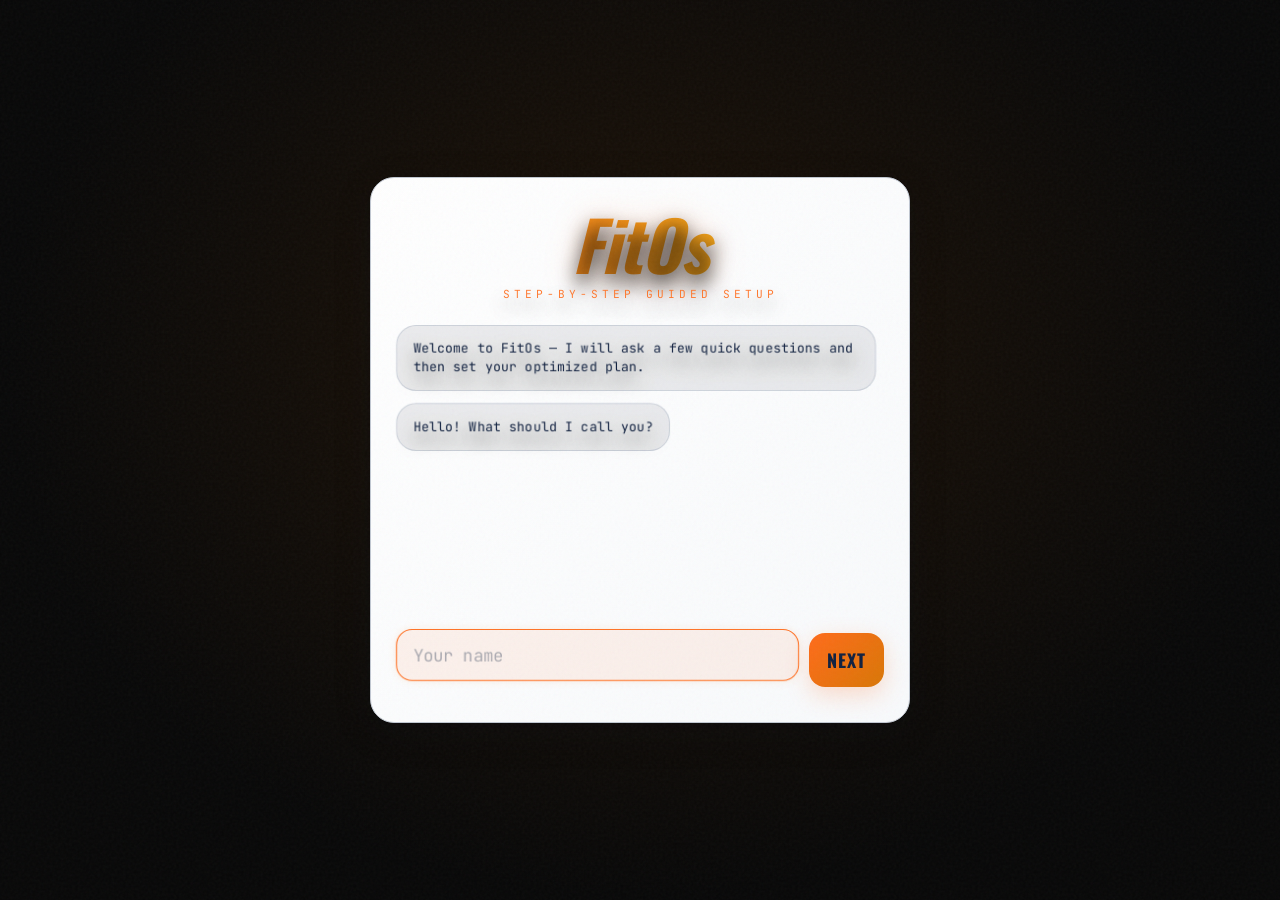
==== commit 5e2c39a9: "Add files via upload" ====
--- a/index.html
+++ b/index.html
@@ -1,88 +1,153 @@
 <!DOCTYPE html>
 <html lang="en">
+
 <head>
-<meta charset="UTF-8"/>
-<meta name="viewport" content="width=device-width,initial-scale=1,maximum-scale=1,user-scalable=no"/>
-<meta name="theme-color" content="#0a0a0a"/>
-<meta name="apple-mobile-web-app-capable" content="yes"/>
-<meta name="apple-mobile-web-app-status-bar-style" content="black-translucent"/>
-<meta name="apple-mobile-web-app-title" content="FitOS"/>
-<title>FitOS — 90-Day Challenge</title>
-<link rel="preconnect" href="https://fonts.googleapis.com"/>
-<link href="https://fonts.googleapis.com/css2?family=Bebas+Neue&family=DM+Sans:ital,opsz,wght@0,9..40,300;0,9..40,400;0,9..40,500;0,9..40,600;0,9..40,700;1,9..40,400&family=JetBrains+Mono:wght@400;600&family=Oswald:wght@700&display=swap" rel="stylesheet"/>
-<link rel="stylesheet" href="app.css?v=1.1">
-<link rel="stylesheet" href="desktop.css" media="screen and (min-width: 1024px)">
-<link rel="manifest" href="manifest.json">
-<link rel="icon" type="image/png" href="./icons/fitos_icon.png">
-<link rel="apple-touch-icon" href="./icons/fitos_icon.png">
+  <meta charset="UTF-8" />
+  <meta name="viewport" content="width=device-width, initial-scale=1.0, maximum-scale=1.0, user-scalable=no, viewport-fit=cover" />
+  <meta name="color-scheme" content="dark light" />
+  <meta name="apple-mobile-web-app-capable" content="yes" />
+  <meta name="apple-mobile-web-app-status-bar-style" content="black-translucent" />
+  <meta name="apple-mobile-web-app-title" content="FitOS" />
+  <title>FitOS — Elite Fitness Evolution</title>
+  <link rel="preconnect" href="https://fonts.googleapis.com" />
+  <link
+    href="https://fonts.googleapis.com/css2?family=Bebas+Neue&family=DM+Sans:ital,opsz,wght@0,9..40,300;0,9..40,400;0,9..40,500;0,9..40,600;0,9..40,700;1,9..40,400&family=JetBrains+Mono:wght@400;600&family=Oswald:wght@700&display=swap"
+    rel="stylesheet" />
+  <link rel="stylesheet" href="app.css?v=1.1">
+  <link rel="stylesheet" href="desktop.css" media="screen and (min-width: 1024px)">
+  <link rel="manifest" href="manifest.json">
+  <link rel="icon" type="image/png" href="./icons/fitos_icon.png">
+  <link rel="apple-touch-icon" href="./icons/fitos_icon.png">
+  <script>
+    // Hard Reset for PWA: Clear all caches and unregister SW one-time
+    const REFRESH_VERSION = 'v30';
+    if (localStorage.getItem('fitos_refresh_ver') !== REFRESH_VERSION) {
+      if ('serviceWorker' in navigator) {
+        navigator.serviceWorker.getRegistrations().then(regs => {
+          for (let reg of regs) reg.unregister();
+        });
+      }
+      if ('caches' in window) {
+        caches.keys().then(names => {
+          for (let name of names) caches.delete(name);
+        });
+      }
+      localStorage.setItem('fitos_refresh_ver', REFRESH_VERSION);
+      setTimeout(() => location.reload(true), 500);
+    }
+  </script>
 </head>
+
 <body>
+  <!-- ═══ SPLASH SCREEN (PREMIUM ADAPTOR) ═══ -->
+  <div id="splash">
+    <div class="splash-content">
+      <div class="splash-title">FitOs</div>
+      <div class="splash-loader">
+        <div class="loader-bar"></div>
+      </div>
+      <div class="splash-status">LOADING NEURAL SYNC...</div>
+    </div>
+  </div>
 
-<!-- ═══ SETUP SCREEN ═══ -->
-<div id="setup">
-  <div class="setup-box">
-    <div class="setup-logo">FitOs</div>
-    <div class="setup-sub">90-Day Challenge Setup</div>
-    <div class="form-group">
-      <label class="form-label">Your Name</label>
-      <input class="form-input" id="s-name" type="text" placeholder="Mihir" autocomplete="off"/>
-    </div>
-    <div class="form-row">
-      <div class="form-group">
-        <label class="form-label">Start Weight (kg)</label>
-        <input class="form-input" id="s-weight" type="number" placeholder="85" step="0.1" min="30" max="250"/>
+  <div class="scanline"></div>
+  <div class="bg-blobs">
+    <div class="bg-grid"></div>
+    <div class="blob blob-1"></div>
+    <div class="blob blob-2"></div>
+    <div class="blob blob-3"></div>
+  </div>
+
+  <!-- ═══ SETUP SCREEN ═══ -->
+  <div id="setup">
+    <div class="setup-box tilt-card">
+      <div class="setup-header">
+        <div class="setup-banner">FitOs</div>
+        <div class="setup-sub">STEP-BY-STEP GUIDED SETUP</div>
       </div>
-      <div class="form-group">
-        <label class="form-label">Target Weight (kg)</label>
-        <input class="form-input" id="s-target-weight" type="number" placeholder="70" step="0.1" min="30" max="250"/>
+
+      <div class="setup-chat">
+        <div class="chat-log" id="setup-log"></div>
+        <div class="setup-chat-footer">
+          <div class="chat-input-box" id="setup-input-box"></div>
+          <button class="setup-btn haptic-press" id="setup-next" onclick="nextSetupStep()">NEXT</button>
+        </div>
       </div>
     </div>
-    <div class="form-group">
-      <label class="form-label">Height (cm)</label>
-      <input class="form-input" id="s-height" type="number" placeholder="170" min="50" max="250"/>
-    </div>
-    <div class="form-group">
-      <label class="form-label">Daily Water Goal (glasses)</label>
-      <input class="form-input" id="s-water-goal" type="number" placeholder="10" min="4" max="20"/>
-    </div>
-    <button class="setup-btn haptic-press" onclick="setupSave()">🔥 START 90-DAY CHALLENGE</button>
-    <!-- Setup info removed -->
-  </div>
-</div>
-
-<!-- ═══ APP ═══ -->
-<div id="app" style="display:none">
-  <!-- Topbar -->
-  <div class="topbar">
-    <div class="topbar-left">
-      <div class="topbar-logo">FitOs</div>
-      <div class="topbar-date" id="topbar-date"></div>
-    </div>
-    <div class="day-badge" id="day-badge">DAY —</div>
   </div>
 
-  <!-- Pages -->
-  <div class="main" id="main-scroll">
-    <div class="page active" id="page-home"></div>
-    <div class="page" id="page-workout"></div>
-    <div class="page" id="page-diet"></div>
-    <div class="page" id="page-water"></div>
-    <div class="page" id="page-progress"></div>
+  <!-- ═══ PWA INSTALL PROMPT ═══ -->
+  <div id="pwa-install-banner" class="hidden-start">
+    <div class="pwa-card">
+      <div class="pwa-icon">📲</div>
+      <div class="pwa-info">
+        <div class="pwa-title">INSTALL FITOS</div>
+        <div class="pwa-desc">Get 24/7 reminders & zero-lag workout GIFs</div>
+      </div>
+      <button class="pwa-btn haptic-press" id="btn-pwa-install">INSTALL</button>
+      <div class="pwa-close" onclick="dismissPWA()">✕</div>
+    </div>
   </div>
 
-  <!-- Bottom Nav -->
-  <nav class="bottom-nav">
-    <button class="nav-btn active" data-page="home"><div class="nav-icon">🏠</div><div class="nav-label">Home</div></button>
-    <button class="nav-btn" data-page="workout"><div class="nav-icon">🏋️</div><div class="nav-label">Train</div></button>
-    <button class="nav-btn" data-page="diet"><div class="nav-icon">🍱</div><div class="nav-label">Diet</div></button>
-    <button class="nav-btn" data-page="water"><div class="nav-icon">💧</div><div class="nav-label">Water</div></button>
-    <button class="nav-btn" data-page="progress"><div class="nav-icon">📈</div><div class="nav-label">Progress</div></button>
-  </nav>
-</div>
+  <!-- ═══ APP ═══ -->
+  <div id="app" class="hidden-start">
+    <!-- Topbar -->
+    <div class="topbar">
+      <div class="topbar-left">
+        <div class="topbar-branding">
+          <div class="topbar-logo">FitOs</div>
+        </div>
+        <div class="topbar-date" id="topbar-date"></div>
+      </div>
+      <div class="day-badge" id="day-badge">DAY —</div>
+    </div>
 
-<div id="toast"></div>
-<div id="modal" class="modal hidden"><div class="modal-overlay" onclick="closeModal()"></div><div class="modal-box" id="modal-box"></div></div>
+    <!-- Pages -->
+    <div class="main" id="main-scroll">
+      <div class="page active" id="page-home"></div>
+      <div class="page" id="page-workout"></div>
+      <div class="page" id="page-diet"></div>
+      <div class="page" id="page-water"></div>
+      <div class="page" id="page-progress"></div>
+      <div class="page" id="page-profile"></div>
+    </div>
 
-<script src="app.js?v=2.0" charset="UTF-8"></script>
+    <!-- Bottom Nav -->
+    <nav class="bottom-nav">
+      <button class="nav-btn active" data-page="home">
+        <div class="nav-icon">🏠</div>
+        <div class="nav-label">Home</div>
+      </button>
+      <button class="nav-btn" data-page="workout">
+        <div class="nav-icon">🏋️</div>
+        <div class="nav-label">Train</div>
+      </button>
+      <button class="nav-btn" data-page="diet">
+        <div class="nav-icon">🍱</div>
+        <div class="nav-label">Diet</div>
+      </button>
+      <button class="nav-btn" data-page="water">
+        <div class="nav-icon">💧</div>
+        <div class="nav-label">Water</div>
+      </button>
+      <button class="nav-btn" data-page="progress">
+        <div class="nav-icon">📈</div>
+        <div class="nav-label">Progress</div>
+      </button>
+          <button class="nav-btn" data-page="profile">
+        <div class="nav-icon">👤</div>
+        <div class="nav-label">Profile</div>
+      </button>
+    </nav>
+  </div>
+
+  <div id="toast"></div>
+  <div id="modal" class="modal hidden">
+    <div class="modal-overlay" onclick="closeModal()"></div>
+    <div class="modal-box" id="modal-box"></div>
+  </div>
+
+  <script src="app.js?v=14" charset="UTF-8"></script>
 </body>
-</html>
+
+</html>
--- a/app.css
+++ b/app.css
@@ -1,89 +1,491 @@
+
+/* === MOBILE HARDWARE SETTINGS === */
+a, button, input, .tilt-card, .stat-chip, .meal-card, .supp-row { touch-action: manipulation; }
+.tilt-card, .stat-chip, .meal-card, .supp-row, .metric-card, .workout-banner {
+  transform: translateZ(0);
+  will-change: transform;
+  -webkit-backface-visibility: hidden;
+  backface-visibility: hidden;
+}
+.quick-stats, .progress-stats, .menu-ref-wrap, .glasses-grid, .chart-bars, .tab-group {
+  -webkit-overflow-scrolling: touch;
+  overscroll-behavior-x: contain;
+}
+/* ── UI Evolution: Grit & Scanlines ── */
+body::before {
+  content: "";
+  position: fixed;
+  top: 0; left: 0; width: 100vw; height: 100vh;
+  background-image: url("data:image/svg+xml,%3Csvg viewBox='0 0 400 400' xmlns='http://www.w3.org/2000/svg'%3E%3Cfilter id='noiseFilter'%3E%3CfeTurbulence type='fractalNoise' baseFrequency='0.8' numOctaves='3' stitchTiles='stitch'/%3E%3C/filter%3E%3Crect width='100%25' height='100%25' filter='url(%23noiseFilter)'/%3E%3C/svg%3E");
+  opacity: 0.04;
+  pointer-events: none;
+  z-index: 9999;
+}
+
 :root{
-  --bg:#0a0a0a;--bg2:#0f0f0f;--bg3:#181818;--card:#141414;
-  --border:#222;--border2:#2a2a2a;
-  --fire:#ff6b1a;--fire2:#ff8c42;--gold:#f5c517;
-  --green:#22c55e;--blue:#38bdf8;--purple:#a78bfa;--red:#ef4444;
-  --text:#f0ede8;--sub:#777470;--sub2:#555250;
-  --nav-h:68px;
+  --bg:#f4f7fb;--bg2:#ffffff;--bg3:#eef2f8;
+  --card: rgba(255,255,255,0.96);
+  --glass:rgba(255,255,255,0.9);
+  --glass-border:rgba(148,163,184,0.4);
+  --text:#10203f;
+  --text-soft:#475569;
+  --surface:#ffffff;
+  --glass-border:rgba(148,163,184,0.35);
+  --border:#d2d8e0;--border2:#c0c7d1;
+  --fire:#ff6b1a;--fire2:#eab308;--gold:#c4910d;
+  --fire-glow: rgba(255, 107, 26, 0.15);
+  --green:#16a34a;--blue:#0284c7;--purple:#7c3aed;--red:#dc2626;
+  --sub:#475569;--sub2:#64748b;
+  --nav-h:72px;
+  --shadow-3d: 0 10px 40px rgba(15,23,42,0.12), 0 4px 14px rgba(15,23,42,0.08);
+  --depth-shadow: 0 8px 20px rgba(15,23,42,0.08);
+  --edge-light: inset 0 1px 1px rgba(255,255,255,0.75);
 }
 *{margin:0;padding:0;box-sizing:border-box;-webkit-tap-highlight-color:transparent;}
-html,body{height:100%;overflow:hidden;}
-body{background:var(--bg);color:var(--text);font-family:'DM Sans',sans-serif;font-size:14px;scrollbar-width:none;-ms-overflow-style:none;}
+html,body{height:100%;overflow:hidden;-webkit-user-select:none;user-select:none;}
+body{
+  background: radial-gradient(circle at 20% 10%, #f8fbff 0%, #e2e8f0 35%),
+              radial-gradient(circle at 100% 100%, #eef2f8 0%, #f8fbff 60%);
+  background-attachment: scroll;
+  color:var(--text);font-family:'JetBrains Mono', monospace;font-size:13px;
+  touch-action: manipulation;
+  -webkit-tap-highlight-color: transparent;
+  -webkit-touch-callout: none;
+/* Hiding scrollbars across browsers */
+-ms-overflow-style:none;
+scrollbar-width:none;
+}
+
+
 body::-webkit-scrollbar{display:none;}
-*{scrollbar-width:none;-ms-overflow-style:none;}
+* {
+-ms-overflow-style:none;
+scrollbar-width:none;
+}
 *::-webkit-scrollbar{display:none;}
-
-/* ── SETUP (PREMIUM PORTAL) ── */
-#setup{position:fixed;inset:0;background:radial-gradient(circle at center, #1a1510 0%, #0a0a0a 100%);z-index:999;overflow-y:auto;display:flex;align-items:center;justify-content:center;padding:20px;}
-.setup-box{width:100%;max-width:420px;padding:40px 28px;background:rgba(20,20,20,0.4);backdrop-filter:blur(20px);-webkit-backdrop-filter:blur(20px);border:1px solid rgba(255,107,26,0.1);border-radius:32px;box-shadow:0 30px 60px rgba(0,0,0,0.8), inset 0 1px 1px rgba(255,255,255,0.05);position:relative;overflow:hidden;}
-.setup-box::before{content:'';position:absolute;top:-50px;right:-50px;width:150px;height:150px;background:radial-gradient(circle, rgba(255,107,26,0.08), transparent 70%);border-radius:50%;}
-
-.setup-logo{font-family:'Oswald',sans-serif;font-weight:700;font-style:italic;font-size:4.2rem;letter-spacing:-2px;background:linear-gradient(90deg, #ff6b1a, #f5c517, #ff8c42, #f5c517, #ff6b1a);background-size:400% auto;-webkit-background-clip:text;background-clip:text;-webkit-text-fill-color:transparent;line-height:0.9;margin-bottom:6px;animation:logoFlow 5s linear infinite, logoPop .8s cubic-bezier(0.34, 1.56, 0.64, 1) forwards;filter:drop-shadow(0 0 15px rgba(255,107,26,0.2));text-align:center;}
-.setup-sub{font-size:.7rem;color:var(--sub);letter-spacing:3px;text-transform:uppercase;margin-bottom:40px;text-align:center;font-weight:700;opacity:0.8;}
-
-.form-group{margin-bottom:20px;}
-.form-label{font-size:.6rem;font-weight:700;text-transform:uppercase;letter-spacing:2px;color:rgba(255,107,26,0.6);margin-bottom:8px;display:block;}
-.form-input{width:100%;background:rgba(0,0,0,0.5);border:1px solid #333;border-radius:12px;padding:14px 16px;color:#fff;font-size:1rem;font-family:'DM Sans',sans-serif;outline:none;transition:all 0.3s cubic-bezier(0.4, 0, 0.2, 1);box-shadow:inset 0 2px 4px rgba(0,0,0,0.3);}
-.form-input:focus{border-color:var(--fire);background:rgba(255,107,26,0.03);box-shadow:0 0 20px rgba(255,107,26,0.1), inset 0 2px 4px rgba(0,0,0,0.4);}
-.form-input::placeholder{color:rgba(255,255,255,0.15);}
-.form-row{display:flex;gap:14px;}
-.form-row .form-group{flex:1;}
-
-.setup-btn{width:100%;margin-top:28px;background:linear-gradient(180deg, var(--fire), #a04000);border:none;border-radius:14px;padding:18px;color:#fff;font-family:'Bebas Neue',sans-serif;font-size:1.4rem;letter-spacing:3px;cursor:pointer;position:relative;top:0;box-shadow:0 6px 0 #6d2400, 0 12px 24px rgba(0,0,0,0.4);transition:all 0.15s cubic-bezier(0.175, 0.885, 0.32, 1.275);text-shadow:0 2px 4px rgba(0,0,0,0.3);}
-.setup-btn:active{top:4px;box-shadow:0 2px 0 #6d2400, 0 4px 10px rgba(0,0,0,0.5);transform:scale(0.985);}
-.setup-note{font-size:.6rem;color:var(--sub2);text-align:center;margin-top:16px;line-height:1.6;letter-spacing:0.5px;text-transform:uppercase;}
+input, textarea { -webkit-user-select: text; user-select: text; }
+
+/* ── 4D TILT & DYNAMIC GLARE UTILITY ── */
+.tilt-card { 
+  transition: transform 0.2s cubic-bezier(0.34,1.56,0.64,1), box-shadow 0.2s cubic-bezier(0.34,1.56,0.64,1); 
+  transform-style: preserve-3d; will-change: transform, opacity; 
+  backface-visibility: hidden; 
+  transform: perspective(1200px) translateZ(0); 
+  position: relative; overflow: hidden;
+  box-shadow: var(--depth-shadow);
+  border: 1px solid var(--border2);
+  background: linear-gradient(135deg, rgba(255,255,255,0.05) 0%, rgba(255,255,255,0) 100%), var(--card);
+  -webkit-backdrop-filter: blur(8px);
+  backdrop-filter: blur(8px);
+}
+.tilt-card.tilting { 
+  z-index: 100; 
+  box-shadow: 0 30px 60px rgba(0,0,0,0.9), inset 0 2px 10px rgba(255,107,26,0.4) !important; 
+  border-color: rgba(255,107,26,0.8) !important;
+  transform: perspective(1200px) translateZ(20px);
+}
+.tilt-card:active {
+  transform: perspective(1200px) translateZ(-5px) scale(0.985);
+  box-shadow: 0 4px 10px rgba(0,0,0,0.5), inset 0 1px 1px rgba(255,255,255,0.02);
+  transition: transform 0.1s, box-shadow 0.1s;
+}
+.tilt-card > * { transform: translateZ(30px); position: relative; z-index: 2; text-shadow: 0 10px 20px rgba(0,0,0,0.8); }
+.tilt-card::before { display: none; }
+.tilt-card::after { content:''; position:absolute; inset:0; z-index:1; border-radius:inherit; pointer-events:none; background: radial-gradient(800px circle at var(--gx, 50%) var(--gy, 50%), rgba(255,255,255,0.08), transparent 40%); opacity:0; transition:opacity 0.2s; mix-blend-mode: soft-light; }
+.tilt-card.tilting::after { opacity:1; }
+
+/* ── HIGH PERFORMANCE STATIC BACKGROUND ── */
+.bg-blobs { position: fixed; inset: 0; width: 100vw; height: 100vh; z-index: -1; pointer-events: none; background: radial-gradient(circle at 50% 10%, #f8fbff 0%, #eef4fa 80%); animation: ambientDrift 18s ease-in-out infinite; }
+.bg-grid { position: absolute; width: 100%; height: 100%; background-image: linear-gradient(rgba(15,23,42,0.05) 1px, transparent 1px), linear-gradient(90deg, rgba(15,23,42,0.05) 1px, transparent 1px); background-size: 80px 80px; box-shadow: inset 0 0 100px rgba(255,255,255,0.45); }
+
+.blob { position: absolute; border-radius: 50%; opacity: 0.1; mix-blend-mode: screen; filter: blur(40px); will-change: transform, opacity; }
+.blob-1 { top: -10%; left: -10%; width: 50vw; height: 50vw; max-width: 400px; max-height: 400px; background: rgba(255,189,84,0.6); animation: blobFloat 22s ease-in-out infinite; animation-delay: 0s; }
+.blob-2 { bottom: -10%; right: -10%; width: 60vw; height: 60vw; max-width: 500px; max-height: 500px; background: rgba(56,189,248,0.25); animation: blobFloat 22s ease-in-out infinite; animation-delay: 5s; }
+.blob-3 { top: 40%; left: 40%; width: 40vw; height: 40vw; max-width: 300px; max-height: 300px; background: rgba(162,139,250,0.2); animation: blobFloat 22s ease-in-out infinite; animation-delay: 9s; }
+.blob-4 { display: none; }
+
+@keyframes ambientDrift {
+  0%,100% { transform: translate3d(0,0,0); }
+  50% { transform: translate3d(0,4px,0); }
+}
+@keyframes blobFloat {
+  0%,100% { transform: translate3d(0,0,0); }
+  50% { transform: translate3d(10px,-8px,0); }
+}
+
+@media (pointer: coarse) {
+  .tilt-card {
+    transition: transform 0.18s ease, box-shadow 0.18s ease;
+    transform: perspective(1200px) rotateX(0deg) rotateY(0deg) scale3d(1, 1, 1) !important;
+  }
+  .tilt-card::after { opacity: 0 !important; }
+  .blob-1, .blob-2, .blob-3 { animation: none !important; }
+}
+.blob-1 { top: -10%; left: -10%; width: 50vw; height: 50vw; max-width: 400px; max-height: 400px; background: var(--fire); }
+.blob-2 { bottom: -10%; right: -10%; width: 60vw; height: 60vw; max-width: 500px; max-height: 500px; background: #0044ff; }
+.blob-3 { top: 40%; left: 40%; width: 40vw; height: 40vw; max-width: 300px; max-height: 300px; background: #a04000; }
+.blob-4 { display: none; }
+
+/* ── SPLASH SCREEN (PREMIUM) ── */
+#splash {
+  position: fixed;
+  inset: 0;
+  background: #f8fbff;
+  z-index: 10000;
+  display: flex;
+  align-items: center;
+  justify-content: center;
+  transition: opacity 0.6s cubic-bezier(0.4, 0, 0.2, 1);
+}
+#splash.fade-out { opacity: 0; pointer-events: none; }
+.splash-content { text-align: center; }
+.splash-title {
+  font-family: 'Oswald', sans-serif;
+  font-size: 3.5rem;
+  font-weight: 700;
+  font-style: italic;
+  letter-spacing: -1px;
+  margin-bottom: 24px;
+  /* Premium Industrial Branding */
+  background: linear-gradient(90deg, #ff6b1a, #f5c517, #ff8c42, #f5c517, #ff6b1a);
+  background-size: 400% auto;
+  -webkit-background-clip: text;
+  background-clip: text;
+  -webkit-text-fill-color: transparent;
+  animation: logoFlow 5s linear infinite, glitchSubtle 4s infinite;
+  filter: drop-shadow(0 0 20px rgba(255,107,26,0.3));
+}
+.splash-loader { width: 180px; height: 4px; background: rgba(255,255,255,0.05); border-radius: 2px; margin: 0 auto 16px; overflow: hidden; }
+.loader-bar { width: 0%; height: 100%; background: var(--fire); animation: loaderRun 2.5s cubic-bezier(0.65, 0, 0.35, 1) forwards; }
+.splash-status { font-family: 'JetBrains Mono', monospace; font-size: 0.55rem; color: var(--sub); letter-spacing: 2px; text-transform: uppercase; }
+
+@keyframes loaderRun { to { width: 100%; } }
+
+/* ── PWA INSTALL BANNER ── */
+#pwa-install-banner { position: fixed; top: 12px; left: 16px; right: 16px; z-index: 9999; animation: slideDownBanner .5s cubic-bezier(0.175, 0.885, 0.32, 1.275) forwards; }
+@keyframes slideDownBanner { from { transform: translateY(-100px); opacity: 0; } to { transform: translateY(0); opacity: 1; } }
+.pwa-card { background: rgba(255,255,255,0.96); border: 1px solid var(--border2); border-radius: 20px; padding: 12px 14px; display: flex; align-items: center; gap: 12px; box-shadow: var(--depth-shadow); color: var(--text); }
+.pwa-icon { font-size: 1.8rem; flex-shrink: 0; }
+.pwa-info { flex: 1; }
+.pwa-title { font-size: 0.72rem; font-weight: 800; color: var(--fire); letter-spacing: 1px; }
+.pwa-desc { font-size: 0.6rem; color: var(--sub); margin-top: 1px; }
+.pwa-btn { background: var(--fire); border: none; border-radius: 10px; padding: 8px 16px; color: var(--text); font-family: 'Bebas Neue', sans-serif; font-size: 0.9rem; cursor: pointer; }
+.pwa-close { font-size: 0.8rem; color: var(--sub2); padding: 4px; cursor: pointer; }
+
+.hidden-start{display:none;}
+
+/* ── HUD Scanline Overlay ── */
+.scanline {
+  position: fixed;
+  top: 0; left: 0; width: 100%; height: 10px;
+  background: linear-gradient(to bottom, transparent, rgba(15,23,42,0.08), transparent);
+  opacity: 0.12;
+  z-index: 9991;
+  pointer-events: none;
+  animation: scanline 8s linear infinite;
+}
+@keyframes scanline {
+  0% { transform: translateY(-100px); }
+  100% { transform: translateY(100vh); }
+}
+
+/* ── Cyber Terminal UI ── */
+.terminal-box {
+  background: var(--card);
+  border: 1px solid var(--border2);
+  border-radius: 14px;
+  padding: 12px 16px;
+  font-family: 'JetBrains Mono', monospace;
+  position: relative;
+  overflow: hidden;
+  margin: 0 16px 20px;
+  box-shadow: var(--shadow-3d);
+}
+.terminal-box::before {
+  content: '';
+  position: absolute;
+  inset: 0;
+  background: linear-gradient(135deg, rgba(34,197,94,0.02), transparent);
+  pointer-events: none;
+}
+
+.terminal-header {
+  font-size: 0.5rem;
+  color: var(--sub2);
+  letter-spacing: 2px;
+  margin-bottom: 6px;
+  border-bottom: 1px solid #111;
+  padding-bottom: 4px;
+}
+.terminal-line {
+  font-size: 0.62rem;
+  color: var(--green);
+  line-height: 1.6;
+  text-shadow: 0 0 5px rgba(34,197,94,0.5);
+  animation: flicker 0.15s infinite alternate;
+}
+.terminal-cursor {
+  display: inline-block;
+  width: 6px;
+  height: 10px;
+  background: var(--green);
+  margin-left: 2px;
+  vertical-align: middle;
+  animation: blink 0.8s infinite;
+}
+
+@keyframes flicker {
+  0% { opacity: 0.95; }
+  100% { opacity: 1; }
+}
+@keyframes blink {
+  0%, 100% { opacity: 1; }
+  50% { opacity: 0; }
+}
+
+/* ── Metabolic HUD Score ── */
+.mas-circle {
+  width: 52px; height: 52px;
+  border-radius: 50%;
+  border: 2px solid var(--border);
+  display: flex; align-items: center; justify-content: center;
+  position: relative;
+  background: rgba(255,255,255,0.02);
+  box-shadow: 0 0 15px rgba(0,0,0,0.5);
+}
+.mas-val { font-family: 'Oswald', sans-serif; font-size: 1.1rem; color: var(--fire); text-shadow: 0 0 8px var(--fire-glow); }
+.mas-label { font-size: 0.45rem; color: var(--sub); letter-spacing: 1px; margin-top: 4px; text-align: center; text-transform: uppercase; font-weight: 700; opacity: 0.8; }
+
+/* ── Dynamic Phrase Borders ── */
+.hud-border-fasted { border: 1px solid rgba(255,107,26,0.4) !important; box-shadow: inset 0 0 15px rgba(255,107,26,0.1); }
+.hud-border-anabolic { border: 1px solid rgba(56,189,248,0.4) !important; box-shadow: inset 0 0 15px rgba(56,189,248,0.1); }
+.hud-border-recovery { border: 1px solid rgba(34,197,94,0.4) !important; box-shadow: inset 0 0 15px rgba(34,197,94,0.1); }
+
+
+/* 🔱 SETUP (PREMIUM PORTAL) 🔱 */
+#setup {
+  position: fixed;
+  inset: 0;
+  background: radial-gradient(circle at center, #eef4fb 0%, #dfe8f4 100%);
+  z-index: 999;
+  overflow-y: auto;
+  display: flex;
+  align-items: center;
+  justify-content: center;
+  padding: 20px;
+}
+.setup-box {
+  background: linear-gradient(135deg, rgba(255,255,255,0.96) 0%, rgba(248,250,252,0.96) 100%), var(--card);
+  -webkit-backdrop-filter: blur(10px);
+  backdrop-filter: blur(10px);
+  border: 1px solid var(--border2);
+  border-radius: 24px;
+  padding: 35px 25px;
+  width: 100%;
+  max-width: 420px;
+  box-shadow: var(--shadow-3d);
+  position: relative;
+  overflow: hidden;
+  animation: slamIn 0.8s cubic-bezier(0.34, 1.56, 0.64, 1);
+}
+.setup-box::before {
+  content: "";
+  position: absolute;
+  top: 0; left: 0; width: 100%; height: 2px;
+  background: linear-gradient(90deg, transparent, var(--fire), transparent);
+  animation: setupScan 4s linear infinite;
+  opacity: 0.5;
+  z-index: 10;
+}
+@keyframes setupScan {
+  0% { top: 0; opacity: 0; }
+  10% { opacity: 0.8; }
+  90% { opacity: 0.8; }
+  100% { top: 100%; opacity: 0; }
+}
+
+.setup-header { text-align: center; margin-bottom: 24px; }
+.setup-banner {
+  font-family: 'Oswald', sans-serif;
+  font-weight: 700;
+  font-style: italic;
+  font-size: 3.8rem;
+  letter-spacing: -1px;
+  line-height: 0.9;
+  margin-bottom: 12px;
+  /* Color Flow Effect */
+  background: linear-gradient(90deg, #ff6b1a, #f5c517, #ff8c42, #f5c517, #ff6b1a);
+  background-size: 400% auto;
+  -webkit-background-clip: text;
+  background-clip: text;
+  -webkit-text-fill-color: transparent;
+  /* Intermittent Subtle Glitch */
+  animation: logoFlow 5s linear infinite, glitchSubtle 4s infinite;
+  filter: drop-shadow(0 0 15px rgba(255,107,26,0.2));
+  position: relative;
+}
+.setup-sub {
+  font-family: 'JetBrains Mono', monospace;
+  font-size: 0.62rem;
+  letter-spacing: 4px;
+  color: var(--fire);
+  opacity: 0.9;
+  text-transform: uppercase;
+}
+
+
+.form-group { margin-bottom: 18px; position: relative; }
+.form-row { display: grid; grid-template-columns: 1fr 1fr; gap: 16px; }
+.setup-chat { display: flex; flex-direction: column; gap: 18px; }
+.chat-log { min-height: 280px; max-height: 500px; overflow-y: auto; padding-right: 8px; display: flex; flex-direction: column; gap: 12px; }
+.chat-bubble { max-width: 100%; padding: 14px 16px; border-radius: 20px; line-height: 1.4; white-space: pre-wrap; }
+.chat-bot { align-self: flex-start; background: rgba(15, 23, 42, 0.08); color: var(--text); border: 1px solid rgba(148, 163, 184, 0.35); }
+.chat-user { align-self: flex-end; background: rgba(59, 130, 246, 0.12); color: #0f172a; border: 1px solid rgba(56, 189, 248, 0.25); }
+.setup-chat-footer { display: flex; gap: 10px; align-items: center; flex-wrap: wrap; }
+.chat-input-box { flex: 1; min-width: 200px; }
+.chat-input-box input,
+.chat-input-box select { width: 100%; padding: 14px 16px; border-radius: 16px; border: 1px solid var(--border2); background: #fff; color: var(--text); font-family: 'JetBrains Mono', monospace; font-size: 0.95rem; }
+.chat-input-box input:focus,
+.chat-input-box select:focus { outline: none; border-color: var(--fire); box-shadow: 0 0 8px rgba(251, 146, 60, 0.15); }
+.chat-option-row { display: flex; flex-wrap: wrap; gap: 10px; }
+.chat-option { flex: 1 1 auto; min-width: 120px; padding: 12px 14px; border-radius: 14px; border: 1px solid var(--border2); background: #fff; color: var(--text); cursor: pointer; text-align: center; transition: all 0.2s ease; }
+.chat-option:hover { border-color: var(--fire); transform: translateY(-1px); }
+.chat-option.active { background: rgba(251, 146, 60, 0.14); border-color: var(--fire); }
+.form-label {
+  display: block;
+  font-family: 'JetBrains Mono', monospace;
+  font-size: 0.62rem;
+  font-weight: 700;
+  color: var(--sub);
+  margin-bottom: 8px;
+  letter-spacing: 2px;
+  text-transform: uppercase;
+}
+.form-input {
+  width: 100%;
+  padding: 14px 18px;
+  background: rgba(15, 23, 42, 0.04);
+  border: 1px solid var(--border2);
+  border-radius: 14px;
+  color: var(--text);
+  font-family: 'JetBrains Mono', monospace;
+  font-size: 0.9rem;
+  transition: all 0.3s ease;
+  box-sizing: border-box;
+}
+.form-input::placeholder { color: rgba(71, 85, 105, 0.45); }
+.form-input:focus {
+  outline: none;
+  border-color: var(--fire);
+  background: rgba(255, 107, 26, 0.08);
+  box-shadow: 0 0 15px rgba(255, 107, 26, 0.15);
+}
+
+.setup-btn {
+  width: auto;
+  padding: 14px 18px;
+  margin-top: 10px;
+  background: linear-gradient(135deg, var(--fire), #d97706);
+  border: none;
+  border-radius: 16px;
+  color: var(--text);
+  font-family: 'Oswald', sans-serif;
+  font-size: 1rem;
+  font-weight: 700;
+  letter-spacing: 1px;
+  cursor: pointer;
+  box-shadow: 0 8px 24px rgba(255, 107, 26, 0.22);
+  transition: all 0.3s cubic-bezier(0.175, 0.885, 0.32, 1.275);
+}
+.setup-btn:hover {
+  transform: translateY(-3px) scale(1.02);
+  box-shadow: 0 12px 30px rgba(255, 107, 26, 0.6);
+}
+.setup-btn:active { transform: scale(0.98); }
+
+.custom-select { -webkit-appearance: none; appearance: none; background-image: url('data:image/svg+xml;charset=US-ASCII,%3Csvg%20xmlns%3D%22http%3A%2F%2Fwww.w3.org%2F2000%2Fsvg%22%20width%3D%22292.4%22%20height%3D%22292.4%22%3E%3Cpath%20fill%3D%22%23ff6b1a%22%20d%3D%22M287%2069.4a17.6%2017.6%200%200%200-13-5.4H18.4c-5%200-9.3%201.8-12.9%205.4A17.6%2017.6%200%200%200%200%2082.2c0%205%201.8%209.3%205.4%2012.9l128%20127.9c3.6%203.6%207.8%205.4%2012.8%205.4s9.2-1.8%2012.8-5.4L287%2095c3.5-3.5%205.4-7.8%205.4-12.8%200-5-1.9-9.2-5.5-12.8z%22%2F%3E%3C%2Fsvg%3E'); background-repeat: no-repeat; background-position: right 14px center; background-size: 10px auto; }
 
 /* ── APP SHELL ── */
 #app{position:fixed;inset:0;display:flex;flex-direction:column;overflow:hidden;}
-.topbar{flex-shrink:0;display:flex;align-items:center;justify-content:space-between;padding:14px 18px 12px;background:var(--bg);z-index:50;}
-.topbar-logo{font-family:'Oswald',sans-serif;font-weight:700;font-style:italic;font-size:1.4rem;letter-spacing:-0.5px;background:linear-gradient(90deg, #ff6b1a, #f5c517, #ff8c42, #f5c517, #ff6b1a);background-size:400% auto;-webkit-background-clip:text;background-clip:text;-webkit-text-fill-color:transparent;line-height:1;animation:logoFlow 5s linear infinite;}
-.topbar-date{
-  font-size:.75rem;
-  color:var(--text);
-  font-family:'JetBrains Mono',monospace;
-  font-weight:700;
-  margin-top:2px;
-  letter-spacing:0.5px;
-}
-.day-badge{font-family:'JetBrains Mono',monospace;font-size:.72rem;color:var(--fire);background:var(--bg3);border:1px solid var(--border2);border-radius:20px;padding:5px 12px;letter-spacing:.5px;font-weight:700;}
+.topbar{
+  flex-shrink:0;
+  display:flex;
+  align-items:center;
+  justify-content:space-between;
+  padding:18px 20px 14px;
+  background: linear-gradient(180deg, rgba(255,255,255,0.92), rgba(241,245,249,0.96));
+  -webkit-backdrop-filter: blur(14px);
+  backdrop-filter: blur(14px);
+  border-bottom:1px solid rgba(148,163,184,0.24);
+  z-index:50;
+  box-shadow:0 10px 25px rgba(15,23,42,0.08);
+  position:relative;
+}
+.topbar::after{content:'';position:absolute;top:0;left:0;right:0;height:1px;background:linear-gradient(90deg,transparent,rgba(15,23,42,0.08),transparent);}
+.topbar-branding { display: flex; align-items: center; gap: 8px; margin-bottom: 2px; }
+.topbar-logo{font-family:'Oswald',sans-serif;font-weight:700;font-style:italic;font-size:1.6rem;letter-spacing:-0.5px;background:linear-gradient(90deg, #ff8c42, #f5c517);background-size:200% auto;-webkit-background-clip:text;background-clip:text;-webkit-text-fill-color:transparent;line-height:1;animation:logoFlow 5s linear infinite, glitchText 4s infinite steps(2);filter:drop-shadow(0 0 15px rgba(255,107,26,0.6));}
+.topbar-date{font-size:.7rem;color:var(--fire2);font-family:'JetBrains Mono',monospace;font-weight:700;margin-top:6px;letter-spacing:1px;text-transform:uppercase;}
+.day-badge{font-family:'JetBrains Mono',monospace;font-size:0.75rem;color:var(--text);font-weight:700;background:rgba(255,255,255,0.02);border:1px solid var(--border2);border-radius:24px;padding:6px 14px;letter-spacing:2px;box-shadow:inset 0 1px 4px rgba(255,255,255,0.05);transition:all .3s;}
+.day-badge.active{color:var(--fire);border-color:var(--fire);background:rgba(255,107,26,0.1);box-shadow:0 0 20px rgba(255,107,26,0.4), inset 0 1px 4px rgba(255,255,255,0.2);animation:neonPulse 2s infinite ease-in;}
 
 /* ── MAIN SCROLL ── */
-.main{flex:1;overflow-y:auto;overflow-x:hidden;padding-top:20px;padding-bottom:calc(var(--nav-h) + 8px);scrollbar-width:none;-ms-overflow-style:none;}
+.main{flex:1;overflow-y:auto;overflow-x:hidden;padding-top:20px;padding-bottom:calc(var(--nav-h) + 8px);
+-ms-overflow-style:none;
+scrollbar-width:none;
+}
 .main::-webkit-scrollbar{display:none;}
 
 /* ── PAGES ── */
-.page{display:none;opacity:0;transform:translateY(12px);transition:all .35s cubic-bezier(0.4, 0, 0.2, 1);}
-.page.active{display:block;opacity:1;transform:translateY(0);}
-.page.animating{display:block;opacity:0 !important;transform:translateY(15px) !important;}
-
-.stagger-item{opacity:0;animation:slideUpStagger .4s cubic-bezier(0.4, 0, 0.2, 1) forwards;transition:all 0.3s cubic-bezier(0.4, 0, 0.2, 1);will-change:background,border-color;}
-.stagger-item:active{transform:scale(0.98);transition:transform 0.1s;}
-
-@keyframes slideUpStagger{from{opacity:0;transform:translateY(20px);}to{opacity:1;transform:translateY(0);}}
+.page{display:none;opacity:0;transform:scale(0.98);transition:all .4s cubic-bezier(0.4, 0, 0.2, 1);will-change: transform, opacity;}
+.page.active{display:block;opacity:1;transform:scale(1);}
+.page.animating{display:block;opacity:0 !important;transform:scale(1.02) !important;filter: blur(4px);}
+
+.stagger-item{opacity:0;animation:slamIn .4s cubic-bezier(0.175, 0.885, 0.32, 1.275) forwards;transition:all 0.3s cubic-bezier(0.4, 0, 0.2, 1);will-change:background,border-color,transform,opacity;}
+.stagger-item:active{transform:scale(0.96) translateZ(-15px);transition:transform 0.1s;}
+
+@keyframes slamIn{
+  0%{opacity:0; transform:translateY(40px) scale(0.9) rotateX(-5deg); filter: blur(5px);} 
+  60%{opacity:1; transform:translateY(-2px) scale(1.01) rotateX(2deg); filter: blur(0);} 
+  100%{opacity:1; transform:translateY(0) scale(1) rotateX(0);}
+}
+
+@keyframes glitchFade {
+  0% { opacity: 0; transform: translateX(-2px); }
+  20% { opacity: 0.5; transform: translateX(2px); }
+  40% { opacity: 0.3; transform: translateX(-1px); }
+  100% { opacity: 1; transform: translateX(0); }
+}
+
+@keyframes neonPulse {
+  0%, 100% { box-shadow: 0 0 10px rgba(255,107,26,0.1), inset 0 1px 4px rgba(255,255,255,0.15); border-color: var(--border2); }
+  50% { box-shadow: 0 0 25px rgba(255,107,26,0.4), inset 0 1px 4px rgba(255,255,255,0.3); border-color: var(--fire); }
+}
+
+@keyframes weightDrop{0%{opacity:0; transform:translateY(-40px) scale(1.1) rotateZ(2deg); filter: blur(8px);} 60%{opacity:1; transform:translateY(5px) scale(0.98);} 100%{opacity:1; transform:translateY(0) scale(1);}}
+@keyframes neonPulseOld{0%,100%{box-shadow:0 0 15px rgba(255,107,26,0.3), inset 0 1px 4px rgba(255,255,255,0.2);} 50%{box-shadow:0 0 35px rgba(255,107,26,0.8), inset 0 1px 4px rgba(255,255,255,0.4);border-color:#ff8c42;}}
+@keyframes glitchText{0%, 100%{text-shadow:0 0 15px rgba(255,107,26,0.6);transform:skew(0);} 5%{text-shadow:2px 0 var(--blue), -2px 0 var(--red);transform:skew(-5deg);} 10%{text-shadow:-2px 0 var(--blue), 2px 0 var(--red);transform:skew(5deg);} 15%{text-shadow:0 0 15px rgba(255,107,26,0.6);transform:skew(0);}}
 @keyframes logoFlow{0%{background-position:0% 50%;}50%{background-position:100% 50%;}100%{background-position:0% 50%;}}
 @keyframes logoPop{from{opacity:0;transform:scale(0.8) translateY(20px);}to{opacity:1;transform:scale(1) translateY(0);}}
-@keyframes cardFadeUp{from{opacity:0;transform:translateY(16px);}to{opacity:1;transform:translateY(0);}}
-@keyframes statPop{from{opacity:0;transform:scale(0.88);}to{opacity:1;transform:scale(1);}}
 
 /* Card entrance animations — mobile */
-.challenge-ring-card{animation:cardFadeUp .5s cubic-bezier(0.22,1,0.36,1) .05s both, ringPulse 4s infinite ease-in-out;}
-.quick-stats .stat-chip:nth-child(1){animation:statPop .35s cubic-bezier(0.34,1.56,0.64,1) .08s both;}
-.quick-stats .stat-chip:nth-child(2){animation:statPop .35s cubic-bezier(0.34,1.56,0.64,1) .13s both;}
-.quick-stats .stat-chip:nth-child(3){animation:statPop .35s cubic-bezier(0.34,1.56,0.64,1) .18s both;}
-.quick-stats .stat-chip:nth-child(4){animation:statPop .35s cubic-bezier(0.34,1.56,0.64,1) .23s both;}
-.quick-stats .stat-chip:nth-child(5){animation:statPop .35s cubic-bezier(0.34,1.56,0.64,1) .28s both;}
-.week-strip{animation:cardFadeUp .45s cubic-bezier(0.22,1,0.36,1) .18s both;}
-.workout-banner{animation:cardFadeUp .45s cubic-bezier(0.22,1,0.36,1) .12s both;}
-.macro-bar-card{animation:cardFadeUp .45s cubic-bezier(0.22,1,0.36,1) .08s both;}
-.water-display{animation:cardFadeUp .45s cubic-bezier(0.22,1,0.36,1) .08s both;}
-.weight-chart{animation:cardFadeUp .5s cubic-bezier(0.22,1,0.36,1) .1s both;}
-.bmi-card{animation:cardFadeUp .45s cubic-bezier(0.22,1,0.36,1) .15s both;}
-.weight-history{animation:cardFadeUp .45s cubic-bezier(0.22,1,0.36,1) .2s both;}
-.cal90{animation:cardFadeUp .45s cubic-bezier(0.22,1,0.36,1) .25s both;}
-.progress-stats{animation:cardFadeUp .45s cubic-bezier(0.22,1,0.36,1) .05s both;}
-.weight-log-card{animation:cardFadeUp .45s cubic-bezier(0.22,1,0.36,1) .1s both;}
-.wk-header{animation:cardFadeUp .45s cubic-bezier(0.22,1,0.36,1) .05s both;}
-.rest-day-card{animation:cardFadeUp .5s cubic-bezier(0.22,1,0.36,1) .1s both;}
+.challenge-ring-card{animation:weightDrop .6s cubic-bezier(0.34,1.56,0.64,1) both;}
+.quick-stats .stat-chip:nth-child(1){animation:weightDrop .4s cubic-bezier(0.34,1.56,0.64,1) .08s both;}
+.quick-stats .stat-chip:nth-child(2){animation:weightDrop .4s cubic-bezier(0.34,1.56,0.64,1) .13s both;}
+.quick-stats .stat-chip:nth-child(3){animation:weightDrop .4s cubic-bezier(0.34,1.56,0.64,1) .18s both;}
+.quick-stats .stat-chip:nth-child(4){animation:weightDrop .4s cubic-bezier(0.34,1.56,0.64,1) .23s both;}
+.quick-stats .stat-chip:nth-child(5){animation:weightDrop .4s cubic-bezier(0.34,1.56,0.64,1) .28s both;}
+.week-strip{animation:slamIn .4s cubic-bezier(0.34,1.56,0.64,1) .18s both;}
+.workout-banner{animation:slamIn .4s cubic-bezier(0.34,1.56,0.64,1) .12s both;}
+.macro-bar-card{animation:slamIn .4s cubic-bezier(0.34,1.56,0.64,1) .08s both;}
+.water-display{animation:weightDrop .4s cubic-bezier(0.34,1.56,0.64,1) .08s both;}
+.weight-chart{animation:slamIn .45s cubic-bezier(0.34,1.56,0.64,1) .1s both;}
+.bmi-card{animation:weightDrop .4s cubic-bezier(0.34,1.56,0.64,1) .15s both;}
+.weight-history{animation:slamIn .45s cubic-bezier(0.34,1.56,0.64,1) .2s both;}
+.cal90{animation:slamIn .45s cubic-bezier(0.34,1.56,0.64,1) .25s both;}
+.progress-stats{animation:weightDrop .4s cubic-bezier(0.34,1.56,0.64,1) .05s both;}
+.weight-log-card{animation:slamIn .45s cubic-bezier(0.34,1.56,0.64,1) .1s both;}
+.wk-header{animation:slamIn .4s cubic-bezier(0.34,1.56,0.64,1) .05s both;}
+.rest-day-card{animation:weightDrop .4s cubic-bezier(0.34,1.56,0.64,1) .1s both;}
 
 /* Stat chip press effect */
 .stat-chip:active{transform:scale(0.94);filter:brightness(0.9);transition:transform .1s ease,filter .1s ease;}
@@ -94,14 +496,28 @@
 /* Exercise row press */
 .exercise-row:active{transform:scale(0.985);filter:brightness(0.88);transition:transform .1s;}
 
-.haptic-press:active{transform:scale(0.96) translateY(1px);filter:brightness(0.9);transition:transform .1s ease;}
+.haptic-press:active{
+  transform:scale(0.96) translateZ(-10px);
+  filter:brightness(0.9);
+  transition:transform 0.1s cubic-bezier(0.4, 0, 0.2, 1);
+}
 
 /* ── BOTTOM NAV (3D/4D FLOATING ISLAND) ── */
-.bottom-nav{position:fixed;bottom:max(12px, env(safe-area-inset-bottom, 12px));left:16px;right:16px;height:64px;background:rgba(20,20,20,0.7);backdrop-filter:blur(18px) saturate(180%);-webkit-backdrop-filter:blur(18px) saturate(180%);border:1px solid rgba(255,255,255,0.08);border-radius:24px;display:flex;padding:0 8px;box-shadow:0 12px 36px rgba(0,0,0,0.6), inset 0 1px 1px rgba(255,255,255,0.1);z-index:1000;transition:all 0.4s cubic-bezier(0.4, 0, 0.2, 1);}
+.bottom-nav{
+  position:fixed;bottom:max(16px, env(safe-area-inset-bottom, 16px));left:20px;right:20px;height:72px;
+  background: linear-gradient(135deg, rgba(255,255,255,0.05) 0%, rgba(255,255,255,0) 100%), var(--card);
+  -webkit-backdrop-filter: blur(8px);
+  backdrop-filter: blur(8px);
+  border:1px solid rgba(255,255,255,0.12);border-radius:30px;
+  display:flex;padding:0 12px;
+  box-shadow:var(--depth-shadow), inset 0 1px 2px rgba(255,255,255,0.15);
+  z-index:1000;transition:all 0.4s cubic-bezier(0.175, 0.885, 0.32, 1.275);
+}
 .nav-btn{flex:1;display:flex;flex-direction:column;align-items:center;justify-content:center;gap:3px;background:none;border:none;cursor:pointer;padding:6px 0;transition:all 0.35s cubic-bezier(0.34, 1.56, 0.64, 1);position:relative;outline:none;}
 .nav-icon{font-size:1.25rem;filter:grayscale(1) opacity(0.5);transition:inherit;transform-origin:center;z-index:2;}
-.nav-label{font-size:0.52rem;font-weight:700;color:var(--sub);text-transform:uppercase;letter-spacing:1px;transition:inherit;z-index:2;}
-.nav-btn.active{transform:translateY(-6px);}
+.nav-label{font-size:0.55rem;font-weight:700;font-family:'JetBrains Mono',monospace;color:var(--sub);text-transform:uppercase;letter-spacing:1.5px;transition:inherit;z-index:2;}
+.nav-btn.active{transform:translateY(-6px);filter:drop-shadow(0 4px 8px rgba(0,0,0,0.5));}
+.nav-btn:active{transform:scale(0.9) translateY(2px);transition:transform 0.1s;}
 .nav-btn.active .nav-icon{filter:drop-shadow(0 0 10px var(--fire));opacity:1;transform:scale(1.15);}
 .nav-btn.active .nav-label{color:var(--fire);transform:translateY(2px);}
 .nav-btn::after{content:'';position:absolute;top:50%;left:50%;width:40px;height:40px;background:radial-gradient(circle, var(--fire) 0%, transparent 70%);border-radius:50%;transform:translate(-50%, -50%) scale(0);opacity:0;transition:all 0.4s cubic-bezier(0.34, 1.56, 0.64, 1);z-index:1;pointer-events:none;}
@@ -109,16 +525,41 @@
 .nav-btn:active{transform:scale(0.9) translateY(2px);}
 
 
+/* Workout GIF Styles */
+.workout-img {
+width: 100%;
+max-height: 280px;
+object-fit: contain;
+border-radius: 12px;
+margin: 4px 0 16px;
+background: #fff;
+border: 1px solid var(--border2);
+display: block;
+box-shadow: 0 4px 20px rgba(0,0,0,0.3);
+}
+
 /* ── SECTION HEADER ── */
-.sec-h{display:flex;align-items:center;gap:8px;padding:14px 0 8px;}
+.sec-h{display:flex;align-items:center;gap:8px;padding:14px 16px 8px;}
 .sec-h-title{font-family:'Bebas Neue',sans-serif;font-size:1rem;letter-spacing:2.5px;color:var(--text);}
 .sec-h-line{flex:1;height:1px;background:linear-gradient(90deg,var(--border2),transparent);}
-.section{padding:4px 16px;}
+.section{padding:4px 0;}
 
 /* ── HOME PAGE ── */
-.challenge-ring-card{margin:8px 16px 4px;background:linear-gradient(135deg,#180f00,#0f1800,#000e1a);border:1px solid var(--border2);border-radius:18px;padding:18px;display:flex;align-items:center;gap:16px;overflow:hidden;position:relative;animation:ringPulse 4s infinite ease-in-out;}
-.challenge-ring-card::after{content:'';position:absolute;top:-30px;right:-30px;width:120px;height:120px;background:radial-gradient(circle,rgba(255,107,26,0.12),transparent 70%);border-radius:50%;}
-@keyframes ringPulse{0%,100%{border-color:var(--border2);box-shadow:0 0 0 transparent;}50%{border-color:rgba(255,107,26,0.3);box-shadow:0 0 15px rgba(255,107,26,0.05);}}
+.challenge-ring-card{
+  margin:8px 16px 4px;
+  background: linear-gradient(135deg, rgba(255,255,255,0.05) 0%, rgba(255,255,255,0) 100%), var(--card);
+  -webkit-backdrop-filter: blur(8px);
+  backdrop-filter: blur(8px);
+  border: 1px solid var(--border2);
+  border-radius: 24px;
+  padding: 20px;
+  display: flex; align-items: center; gap: 20px;
+  overflow: hidden; position: relative;
+  box-shadow: var(--depth-shadow);
+}
+.challenge-ring-card::after{content:'';position:absolute;top:-40px;right:-40px;width:140px;height:140px;background:radial-gradient(circle,rgba(255,107,26,0.15),transparent 70%);border-radius:50%;}
+@keyframes ringPulse{0%,100%{border-color:var(--glass-border);box-shadow:var(--shadow-3d);}50%{border-color:rgba(255,107,26,0.4);box-shadow:0 0 30px rgba(255,107,26,0.1);}}
+
 .ring-svg{flex-shrink:0;}
 .ring-info{flex:1;}
 .ring-day-num{font-family:'Bebas Neue',sans-serif;font-size:2.8rem;line-height:1;background:linear-gradient(135deg,var(--fire),var(--gold));-webkit-background-clip:text;background-clip:text;-webkit-text-fill-color:transparent;}
@@ -148,6 +589,7 @@
   text-transform:uppercase;
   outline:none;
   -webkit-appearance:none;
+  appearance:none;
 }
 button.challenge-btn.start-btn {
   background:linear-gradient(180deg, #ff8c42, var(--fire));
@@ -157,14 +599,14 @@
   box-shadow:0 3px 0 #943a04, 0 6px 15px rgba(255,107,26,0.3);
 }
 button.challenge-btn.restart-btn {
-  background:linear-gradient(180deg, #333, #1a1a1a);
-  color:#fff;
-  box-shadow:0 2px 0 #111, 0 4px 8px rgba(0,0,0,0.4);
+  background:linear-gradient(180deg, #eef2ff, #e0e7ff);
+  color:var(--text);
+  box-shadow:0 2px 0 rgba(15,23,42,0.08), 0 4px 8px rgba(15,23,42,0.1);
 }
 button.challenge-btn.reset-btn {
-  background:linear-gradient(180deg, #c00, #900);
-  color:#fff;
-  box-shadow:0 2px 0 #500, 0 4px 8px rgba(239,68,68,0.2);
+  background:linear-gradient(180deg, #fee2e2, #fecaca);
+  color:var(--text);
+  box-shadow:0 2px 0 rgba(185,28,28,0.2), 0 4px 8px rgba(239,68,68,0.1);
 }
 button.challenge-btn:active {
   top:2px;
@@ -172,12 +614,46 @@
   filter:brightness(0.8);
   transform:scale(0.97);
 }
+
+/* MOTIVATION CARD */
+.motivation-card{
+  margin: 4px 16px 12px;
+  background: linear-gradient(135deg, rgba(255,255,255,0.05) 0%, rgba(255,255,255,0) 100%), var(--card);
+  -webkit-backdrop-filter: blur(8px);
+  backdrop-filter: blur(8px);
+  border: 1px solid var(--border2);
+  border-radius: 12px;
+  padding: 14px 16px;
+  position: relative;
+  overflow: hidden;
+  box-shadow: var(--depth-shadow);
+  animation: cardFadeUp 0.5s cubic-bezier(0.22,1,0.36,1) 0.1s both;
+}
+.motivation-card::before{content:'';position:absolute;top:0;left:0;width:4px;height:100%;background:var(--fire);box-shadow:0 0 10px var(--fire);}
+.mot-icon{font-size:1.5rem;line-height:1;margin-top:2px;filter:drop-shadow(0 0 8px rgba(255,107,26,0.6));}
+.mot-quote{flex:1;font-family:'Bebas Neue',sans-serif;font-size:1.15rem;letter-spacing:1px;color:var(--text);line-height:1.2;text-shadow:0 2px 4px rgba(0,0,0,0.8);}
 button.challenge-btn.start-btn:active {
   top:3px;
 }
 
 
-.workout-banner{margin:4px 16px;background:var(--card);border:1px solid var(--border2);border-radius:14px;padding:14px 16px;display:flex;align-items:center;gap:12px;cursor:pointer;transition:transform 0.1s;}
+.workout-banner{
+  margin:0 16px 8px;
+  background: linear-gradient(135deg, rgba(255,255,255,0.03) 0%, rgba(255,255,255,0) 100%), var(--card);
+  -webkit-backdrop-filter: blur(5px);
+  backdrop-filter: blur(5px);
+  border: 1px solid var(--border2);
+  border-radius: 14px;
+  padding: 12px 14px;
+  display: flex;
+  align-items: center;
+  gap: 12px;
+  cursor: pointer;
+  box-shadow: var(--depth-shadow);
+  transition: all 0.2s cubic-bezier(0.34, 1.56, 0.64, 1);
+  position: relative;
+  overflow: hidden;
+}
 .workout-banner:active{transform:scale(.98);}
 .workout-banner-icon{width:44px;height:44px;border-radius:12px;display:flex;align-items:center;justify-content:center;font-size:1.4rem;flex-shrink:0;}
 .workout-banner-info{flex:1;}
@@ -185,15 +661,47 @@
 .workout-banner-name{font-family:'Bebas Neue',sans-serif;font-size:1.2rem;letter-spacing:2px;color:var(--text);}
 .workout-banner-arrow{color:var(--sub);font-size:.9rem;}
 
-.quick-stats{display:flex;gap:8px;margin:4px 16px;overflow-x:auto;padding-bottom:5px;scrollbar-width:none;-ms-overflow-style:none;}
+.quick-stats {
+  display: grid;
+  grid-template-columns: repeat(3, 1fr);
+  gap: 8px;
+  margin: 4px 16px;
+}
 .quick-stats::-webkit-scrollbar{display:none;}
-.stat-chip{flex:0 0 auto;min-width:105px;background:var(--card);border:1px solid var(--border2);border-radius:12px;padding:12px 10px;text-align:center;transition:all .2s;}
+.diet-stats-grid {
+  display: grid;
+  grid-template-columns: repeat(3, 1fr);
+  gap: 10px;
+  margin: 12px 16px;
+}
+.stat-chip {
+  width: 100%;
+  background: linear-gradient(135deg, rgba(255,255,255,0.08) 0%, rgba(255,255,255,0) 100%), var(--card);
+  -webkit-backdrop-filter: blur(8px);
+  backdrop-filter: blur(8px);
+  border: 1px solid var(--border2);
+  border-radius: 12px;
+  padding: 12px 6px;
+  text-align: center;
+  transition: transform 0.2s ease, opacity 0.2s ease, background 0.2s ease;
+  box-shadow: var(--depth-shadow);
+}
 .stat-chip:active{background:var(--bg3);transform:scale(.97);}
 .stat-val{font-family:'Bebas Neue',sans-serif;font-size:1.5rem;line-height:1;margin-bottom:2px;}
 .stat-label{font-size:.56rem;text-transform:uppercase;letter-spacing:1px;color:var(--sub);font-weight:700;}
 
 /* ── WEEK STRIP ── */
-.week-strip{display:flex;gap:5px;margin:8px 16px 4px;background:var(--card);border:1px solid var(--border2);border-radius:14px;padding:10px 8px;}
+.week-strip{
+  display:flex;gap:5px;
+  margin:8px 16px 4px;
+  background: linear-gradient(135deg, rgba(255,255,255,0.03) 0%, rgba(255,255,255,0) 100%), var(--card);
+  -webkit-backdrop-filter: blur(5px);
+  backdrop-filter: blur(5px);
+  border:1px solid var(--border2);
+  border-radius:14px;
+  padding:10px 8px;
+  box-shadow: var(--depth-shadow);
+}
 .ws-day{flex:1;display:flex;flex-direction:column;align-items:center;gap:4px;padding:4px 2px;border-radius:8px;transition:background .2s;}
 .ws-today{background:rgba(255,107,26,0.08);border:1px solid rgba(255,107,26,0.3);}
 .ws-label{font-size:.5rem;font-weight:700;text-transform:uppercase;letter-spacing:.5px;color:var(--sub);}
@@ -208,7 +716,7 @@
 .action-btn-text{font-size:.78rem;font-weight:600;color:var(--text);}
 
 .week-overview{display:flex;gap:6px;margin:4px 16px;}
-.week-day-box{flex:1;background:var(--card);border:1px solid var(--border2);border-radius:8px;padding:8px 4px;text-align:center;position:relative;}
+.week-day-box{flex:1;background:linear-gradient(135deg, rgba(255,255,255,0.03) 0%, rgba(255,255,255,0) 100%), var(--card);-webkit-backdrop-filter:blur(5px);backdrop-filter:blur(5px);border:1px solid var(--border2);border-radius:8px;padding:8px 4px;text-align:center;position:relative;box-shadow:var(--depth-shadow);}
 .week-day-box.today{border-color:var(--fire);}
 .week-day-box.done{background:#0a1a00;border-color:#1a3a00;}
 .week-day-box.rest-done{background:#001a0a;border-color:#003a15;}
@@ -217,13 +725,35 @@
 .week-day-icon{font-size:.9rem;}
 
 /* ── WORKOUT PAGE ── */
-.day-tabs{display:flex;gap:6px;overflow-x:auto;padding:4px 16px 8px;scrollbar-width:none;}
+.day-tabs{display:flex;gap:6px;overflow-x:auto;padding:4px 16px 8px;
+-ms-overflow-style:none;
+scrollbar-width:none;
+*::-webkit-scrollbar{display:none;}
+}
 .day-tabs::-webkit-scrollbar{display:none;}
-.day-tab{flex-shrink:0;padding:7px 14px;border-radius:20px;font-size:.7rem;font-weight:700;letter-spacing:.5px;border:1px solid var(--border2);background:var(--bg3);color:var(--sub);cursor:pointer;transition:all .15s;}
-.day-tab.active{background:var(--fire);border-color:var(--fire);color:#fff;}
-.day-tab.done{border-color:#1a3a00;color:var(--green);}
-
-.wk-header{margin:0 16px 8px;background:var(--card);border:1px solid var(--border2);border-radius:14px;padding:14px 16px;display:flex;align-items:center;justify-content:space-between;}
+.day-tab{
+  flex-shrink:0;padding:10px 18px;border-radius:24px;font-size:.72rem;font-weight:700;letter-spacing:.5px;
+  border:1px solid var(--glass-border);
+  background: linear-gradient(135deg, rgba(255,255,255,0.05) 0%, rgba(255,255,255,0) 100%), var(--card);
+  -webkit-backdrop-filter: blur(5px);
+  backdrop-filter: blur(5px);
+  color:var(--sub);cursor:pointer;transition:transform 0.2s ease, opacity 0.2s ease, background 0.2s ease cubic-bezier(0.34, 1.56, 0.64, 1);
+  box-shadow: var(--depth-shadow);
+}
+.day-tab.active{background:var(--fire);border-color:var(--fire);color:#fff;box-shadow:0 4px 15px rgba(255,107,26,0.3);transform:translateY(-2px);}
+.day-tab.done{border-color:var(--green);color:var(--green);background:rgba(34,197,94,0.05);}
+
+.wk-header{
+  margin:0 16px 8px;
+  background: linear-gradient(135deg, rgba(255,255,255,0.05) 0%, rgba(255,255,255,0) 100%), var(--card);
+  -webkit-backdrop-filter: blur(8px);
+  backdrop-filter: blur(8px);
+  border:1px solid var(--border2);
+  border-radius:14px;
+  padding:14px 16px;
+  display:flex;align-items:center;justify-content:space-between;
+  box-shadow: var(--depth-shadow);
+}
 .wk-header-left .wk-type{font-size:.62rem;font-weight:700;text-transform:uppercase;letter-spacing:1.5px;margin-bottom:2px;}
 .wk-header-left .wk-name{font-family:'Bebas Neue',sans-serif;font-size:1.5rem;letter-spacing:2px;color:var(--text);}
 .wk-complete-btn{background:var(--fire);border:none;border-radius:10px;padding:8px 14px;color:#fff;font-family:'Bebas Neue',sans-serif;font-size:.9rem;letter-spacing:1.5px;cursor:pointer;transition:opacity .15s;}
@@ -232,28 +762,73 @@
 
 .muscle-group{margin:0 16px 6px;}
 .muscle-label{font-size:.62rem;font-weight:700;text-transform:uppercase;letter-spacing:2px;color:var(--gold);padding:10px 0 6px;}
-.exercise-row{background:var(--card);border:1px solid var(--border2);border-radius:10px;margin-bottom:4px;overflow:hidden;transition:border-color .2s;}
-.exercise-row.ex-done{border-color:var(--green);background:rgba(34,197,94,0.05);box-shadow:0 0 15px rgba(34,197,94,0.1);}
-.ex-header{display:flex;align-items:center;gap:10px;padding:11px 12px;cursor:pointer;}
-
-.ex-name{flex:1;font-size:.82rem;font-weight:500;color:var(--text);}
+.exercise-row{
+  background: linear-gradient(135deg, rgba(255,255,255,0.03) 0%, rgba(255,255,255,0) 100%), var(--card);
+  -webkit-backdrop-filter: blur(5px);
+  backdrop-filter: blur(5px);
+  border: 1px solid var(--border2);
+  border-radius: 14px;
+  margin-bottom:8px;
+  overflow:hidden;
+  transition:all .25s cubic-bezier(0.4, 0, 0.2, 1);
+  box-shadow:var(--depth-shadow);
+}
+.exercise-row.ex-done{border-color:var(--green);background:rgba(34,197,94,0.08);box-shadow:0 0 15px rgba(34,197,94,0.15);}
+.ex-header{display:flex;align-items:center;gap:10px;padding:14px 12px;cursor:pointer;}
+
+.ex-name{flex:1;font-size:.88rem;font-weight:600;color:var(--text);letter-spacing:0.3px;}
 .ex-done .ex-name{color:var(--sub);text-decoration:line-through;}
-.ex-badge{font-family:'JetBrains Mono',monospace;font-size:.62rem;background:var(--bg3);border:1px solid var(--border2);border-radius:6px;padding:4px 8px;color:var(--fire);flex-shrink:0;transition:all .3s ease;}
+.ex-badge{font-family:'JetBrains Mono',monospace;font-size:.65rem;background:rgba(255,107,26,0.1);border:1px solid rgba(255,107,26,0.2);border-radius:8px;padding:5px 10px;color:var(--fire);flex-shrink:0;transition:transform 0.3s cubic-bezier(0.3, 1, 0.3, 1), background-color 0.3s ease, border-color 0.3s ease, box-shadow 0.3s ease, opacity 0.3s ease;}
 .ex-done .ex-badge{background:var(--green);border-color:var(--green);color:#000;font-weight:700;box-shadow:0 0 10px rgba(34,197,94,0.3);}
 .ex-expand{font-size:.7rem;color:var(--sub);padding:0 4px;flex-shrink:0;}
 
-.ex-body{display:none;padding:8px 12px 14px;}
-.ex-body.open{display:block;}
-.set-row{display:flex;align-items:center;gap:10px;margin-bottom:8px;padding:4px 0;}
-.set-check{width:28px;height:28px;border-radius:10px;border:1px solid #333;background:linear-gradient(145deg, #1a1a1a, #111);display:flex;align-items:center;justify-content:center;font-size:.75rem;color:rgba(255,107,26,0.3);cursor:pointer;transition:all .15s cubic-bezier(0.34, 1.56, 0.64, 1);flex-shrink:0;box-shadow:0 3px 0 #000, 0 4px 10px rgba(0,0,0,0.5);position:relative;top:0;z-index:10;}
+.ex-body{max-height:0;overflow:hidden;padding:0 12px;opacity:0;transition:all 0.4s cubic-bezier(0.4, 0, 0.2, 1);pointer-events:none;}
+.ex-body.open{max-height:1000px;padding:8px 12px 14px;opacity:1;pointer-events:auto;}
+.set-row{display:flex;align-items:center;gap:16px;margin-bottom:10px;padding:8px 12px;background:rgba(245,247,250,0.8);border-radius:12px;border:1px solid var(--border2);}
+.set-check{width:30px;height:30px;border-radius:10px;border:1px solid var(--border2);background:linear-gradient(145deg, #f8fafc, #eff3f8);display:flex;align-items:center;justify-content:center;font-size:.8rem;color:var(--text);cursor:pointer;transition:all .15s cubic-bezier(0.34, 1.56, 0.64, 1);flex-shrink:0;box-shadow:0 3px 0 rgba(15,23,42,0.06), 0 4px 8px rgba(15,23,42,0.08);position:relative;top:0;z-index:10;}
 .set-check.done{background:var(--green);border-color:var(--green);color:#000;box-shadow:0 1px 0 transparent;top:2px;transform:scale(0.96);text-shadow:0 1px 1px rgba(255,255,255,0.2);}
 .set-check:active{top:3px;box-shadow:0 0 0 transparent;transform:scale(0.92);}
-.set-num{font-family:'JetBrains Mono',monospace;font-size:0.6rem;color:var(--sub2);text-transform:uppercase;width:42px;letter-spacing:1px;font-weight:700;flex-shrink:0;}
-.set-reps{font-size:.78rem;font-weight:600;color:var(--text);flex:1;}
-.set-weight-input{width:70px;background:var(--bg);border:1px solid var(--border2);border-radius:8px;padding:6px 8px;color:var(--text);font-size:.78rem;font-family:'JetBrains Mono',monospace;text-align:center;outline:none;transition:border-color 0.2s;}
-.set-weight-input:focus{border-color:var(--fire);background:var(--bg3);}
-.set-weight-unit{font-size:.65rem;color:var(--sub);flex-shrink:0;}
-.ex-note{font-size:.65rem;color:var(--sub);margin-top:4px;font-style:italic;}
+.set-num{font-family:'JetBrains Mono',monospace;font-size:0.65rem;color:var(--sub);text-transform:uppercase;width:45px;letter-spacing:1px;font-weight:800;flex-shrink:0;opacity:0.7;}
+.set-reps{font-size:.85rem;font-weight:700;color:var(--text);flex:1;letter-spacing:0.5px;}
+
+/* Advanced Logging Inputs */
+.set-inputs { display: flex; gap: 8px; align-items: center; margin-left: auto; }
+.mini-input-wrap { display: flex; flex-direction: column; gap: 2px; }
+.mini-label { font-size: 0.45rem; color: var(--sub2); text-transform: uppercase; letter-spacing: 0.5px; font-weight: 800; }
+.mini-input { 
+  width: 45px; background: var(--bg3); border: 1px solid var(--border2); 
+  border-radius: 6px; padding: 4px 6px; color: var(--text); font-family: 'JetBrains Mono', monospace; 
+  font-size: 0.65rem; text-align: center; transition: all 0.2s;
+}
+.mini-input:focus { outline: none; border-color: var(--fire); background: rgba(255,255,255,0.9); }
+
+.rpe-input { width: 35px; border-color: var(--purple); color: var(--purple); }
+.rpe-input:focus { border-color: var(--purple); background: rgba(167,139,250,0.1); }
+
+.suggested-weight {
+  font-size: 0.55rem; color: var(--gold); border: 1px dashed var(--gold);
+  padding: 2px 6px; border-radius: 4px; margin-top: 4px; display: inline-block;
+  opacity: 0.8;
+}
+
+.ex-cue {
+  font-size: 0.62rem; color: var(--sub); padding: 8px 12px; margin-top: 10px;
+  background: rgba(255,255,255,0.02); border-left: 2px solid var(--fire);
+  border-radius: 0 4px 4px 0; font-style: italic;
+}
+
+/* Analytics Modules */
+.analytics-grid { display: grid; grid-template-columns: repeat(3, 1fr); gap: 6px; margin: 10px 16px; }
+.analytics-card { 
+  background: var(--card); border: 1px solid var(--border2); border-radius: 14px; 
+  padding: 8px; display: flex; flex-direction: column; gap: 4px;
+  -webkit-backdrop-filter: blur(5px); backdrop-filter: blur(5px);
+}
+.an-label { font-size: 0.48em; color: var(--sub); text-transform: uppercase; letter-spacing: 0.5px; }
+.an-val { font-family: 'Bebas Neue', sans-serif; font-size: 1.1rem; color: var(--text); }
+.an-trend { font-size: 0.55rem; display: flex; align-items: center; gap: 4px; }
+.an-trend.up { color: var(--green); }
+.an-trend.down { color: var(--red); }
 
 .rest-day-card{margin:0 16px;background:linear-gradient(135deg,#0a1a0a,#001a10);border:1px solid #1a3a1a;border-radius:16px;padding:28px 20px;text-align:center;}
 .rest-day-card .rest-emoji{font-size:3rem;display:block;margin-bottom:10px;}
@@ -278,24 +853,34 @@
 .macro-item-bar{height:4px;background:var(--bg3);border-radius:2px;overflow:hidden;}
 .macro-item-fill{height:100%;border-radius:2px;transition:width .4s ease;}
 
-.meal-card{background:var(--card);border:1px solid var(--border2);border-radius:12px;margin-bottom:6px;overflow:hidden;}
-.meal-header{display:flex;align-items:center;gap:10px;padding:12px 14px;cursor:pointer;}
-.meal-icon{width:36px;height:36px;border-radius:9px;display:flex;align-items:center;justify-content:center;font-size:1.1rem;flex-shrink:0;}
+.meal-card{
+  background: linear-gradient(135deg, rgba(255,255,255,0.05) 0%, rgba(255,255,255,0) 100%), var(--card);
+  -webkit-backdrop-filter: blur(8px);
+  backdrop-filter: blur(8px);
+  border: 1px solid var(--border2);
+  border-radius: 16px;
+  margin: 0 16px 10px;
+  overflow:hidden;
+  box-shadow:var(--depth-shadow);
+  transition:all 0.3s ease;
+}
+.meal-header{display:flex;align-items:center;gap:12px;padding:14px 16px;cursor:pointer;}
+.meal-icon{width:40px;height:40px;border-radius:12px;display:flex;align-items:center;justify-content:center;font-size:1.2rem;flex-shrink:0;background:rgba(255,255,255,0.03);}
 .meal-info{flex:1;}
-.meal-type{font-size:.58rem;font-weight:700;text-transform:uppercase;letter-spacing:1.5px;color:var(--sub);margin-bottom:2px;}
-.meal-name{font-size:.82rem;font-weight:600;color:var(--text);}
+.meal-type{font-size:.6rem;font-weight:800;text-transform:uppercase;letter-spacing:1.5px;color:var(--sub);margin-bottom:3px;}
+.meal-name{font-size:.9rem;font-weight:700;color:var(--text);letter-spacing:0.2px;}
 .meal-time{font-family:'JetBrains Mono',monospace;font-size:.62rem;color:var(--sub2);}
-.meal-toggle{width:28px;height:28px;border-radius:50%;border:2px solid var(--border2);background:none;cursor:pointer;display:flex;align-items:center;justify-content:center;font-size:.85rem;transition:all .2s;flex-shrink:0;}
+.meal-toggle{width:28px;height:28px;border-radius:50%;border:2px solid var(--border2);background:none;cursor:pointer;display:flex;align-items:center;justify-content:center;font-size:.85rem;transition:transform 0.2s ease, opacity 0.2s ease, background 0.2s ease;flex-shrink:0;}
 .meal-card.eaten .meal-toggle{background:var(--green);border-color:var(--green);}
 .meal-card.eaten .meal-name{text-decoration:line-through;color:var(--sub);}
 .meal-macros{padding:0 14px 10px;display:flex;gap:8px;flex-wrap:wrap;}
 .meal-macro-pill{font-family:'JetBrains Mono',monospace;font-size:.6rem;background:var(--bg3);border:1px solid var(--border2);border-radius:6px;padding:3px 7px;color:var(--sub);}
 
 /* ── SUPPLEMENTS ── */
-.sec-h{display:flex;align-items:center;gap:8px;padding:14px 0 8px;flex-wrap:wrap;}
+.sec-h{display:flex;align-items:center;gap:8px;padding:14px 16px 8px;flex-wrap:wrap;}
 .supp-count-badge{font-family:'JetBrains Mono',monospace;font-size:.6rem;background:var(--bg3);border:1px solid #2a5a2a;border-radius:20px;padding:3px 10px;color:var(--green);margin-left:auto;}
-.supp-list{display:flex;flex-direction:column;gap:5px;}
-.supp-row{display:flex;align-items:center;gap:10px;background:var(--card);border:1px solid var(--border2);border-radius:10px;padding:10px 12px;cursor:pointer;transition:border-color .2s,background .2s;}
+.supp-list{display:flex;flex-direction:column;gap:5px;margin:0 16px;}
+.supp-row{display:flex;align-items:center;gap:10px;background:var(--card);border:1px solid var(--border2);border-radius:10px;padding:10px 12px;cursor:pointer;transition:transform 0.2s ease, opacity 0.2s ease, background 0.2s ease;box-shadow:var(--depth-shadow);}
 .supp-row:active{opacity:.8;}
 .supp-done{background:#0a130a;border-color:#1a3a1a;}
 .supp-time{font-family:'JetBrains Mono',monospace;font-size:.55rem;color:var(--sub2);min-width:54px;flex-shrink:0;line-height:1.3;}
@@ -304,37 +889,49 @@
 .supp-name{font-size:.78rem;font-weight:600;color:var(--text);white-space:nowrap;overflow:hidden;text-overflow:ellipsis;}
 .supp-done .supp-name{color:var(--sub);text-decoration:line-through;}
 .supp-note{font-size:.6rem;color:var(--sub2);margin-top:1px;}
-.supp-check{width:22px;height:22px;border-radius:6px;border:2px solid var(--border2);display:flex;align-items:center;justify-content:center;flex-shrink:0;font-size:.75rem;color:transparent;transition:all .2s;}
+.supp-check{width:22px;height:22px;border-radius:6px;border:2px solid var(--border2);display:flex;align-items:center;justify-content:center;flex-shrink:0;font-size:.75rem;color:transparent;transition:transform 0.2s ease, opacity 0.2s ease, background 0.2s ease;}
 .supp-check-done{background:var(--green);border-color:var(--green);color:#000;}
 
 
-.menu-ref-wrap{overflow-x:auto;border-radius:12px;border:1px solid var(--border2);}
+.menu-ref-wrap{overflow-x:auto;border-radius:12px;border:1px solid var(--border2);margin:0 16px;}
 .menu-table{width:100%;border-collapse:collapse;min-width:520px;font-size:.68rem;}
-.menu-table th{background:var(--bg3);padding:8px 10px;text-align:left;font-size:.58rem;text-transform:uppercase;letter-spacing:1px;color:var(--fire);font-weight:700;border-bottom:1px solid var(--border2);}
-.menu-table td{padding:8px 10px;border-bottom:1px solid var(--border);color:var(--text);vertical-align:top;}
+.menu-table th{background:var(--bg3);padding:8px 10px;text-align:left;font-size:.58rem;text-transform:uppercase;letter-spacing:1px;color:var(--fire);font-weight:700;border-bottom:1px solid var(--border2);white-space:nowrap;}
+.menu-table td{padding:8px 10px;border-bottom:1px solid var(--border);color:var(--text);vertical-align:top;white-space:normal;word-wrap:break-word;overflow-wrap:break-word;}
 .menu-table tr:last-child td{border-bottom:none;}
 .menu-table tr:nth-child(even) td{background:var(--bg2);}
 .menu-table td:first-child{font-family:'Bebas Neue',sans-serif;font-size:.9rem;letter-spacing:1px;color:var(--gold);white-space:nowrap;}
 
 /* ── WATER PAGE ── */
-.water-display{margin:8px 16px 4px;background:linear-gradient(135deg,#001428,#00081a);border:1px solid #003060;border-radius:18px;padding:20px;text-align:center;position:relative;overflow:hidden;}
-.water-display::before{content:'';position:absolute;bottom:-20px;left:-20px;width:120px;height:120px;background:radial-gradient(circle,#38bdf820,transparent 70%);border-radius:50%;}
-.water-big-num{font-family:'Bebas Neue',sans-serif;font-size:5rem;line-height:1;color:var(--blue);}
-.water-goal-label{font-size:.72rem;color:var(--sub);letter-spacing:1px;margin-bottom:12px;}
-.water-bar{height:6px;background:var(--border2);border-radius:6px;overflow:hidden;margin-bottom:16px;}
-.water-bar-fill{height:100%;background:linear-gradient(90deg,var(--blue),#7dd3fc);border-radius:6px;transition:width .4s ease;}
+.water-display{
+  margin:8px 16px 4px;
+  background: linear-gradient(135deg, rgba(255,255,255,0.05) 0%, rgba(255,255,255,0) 100%), var(--card);
+  -webkit-backdrop-filter: blur(8px);
+  backdrop-filter: blur(8px);
+  border: 1px solid var(--border2);
+  border-radius: 24px;
+  padding:24px;
+  text-align:center;
+  position:relative;
+  overflow:hidden;
+  box-shadow:var(--depth-shadow);
+}
+.water-display::before{content:'';position:absolute;bottom:-30px;left:-30px;width:140px;height:140px;background:radial-gradient(circle,rgba(56,189,248,0.15),transparent 70%);border-radius:50%;}
+.water-big-num{font-family:'Bebas Neue',sans-serif;font-size:5.5rem;line-height:0.9;color:var(--blue);text-shadow:0 0 20px rgba(56,189,248,0.3);}
+.water-goal-label{font-size:.75rem;color:var(--sub);letter-spacing:1.5px;margin-bottom:14px;text-transform:uppercase;font-weight:700;}
+.water-bar{height:8px;background:rgba(255,255,255,0.05);border-radius:8px;overflow:hidden;margin-bottom:20px;border:1px solid rgba(255,255,255,0.05);}
+.water-bar-fill{height:100%;background:linear-gradient(90deg,var(--blue),#0ea5e9);border-radius:8px;transition:width 0.6s cubic-bezier(0.34, 1.56, 0.64, 1);box-shadow:0 0 10px rgba(56,189,248,0.4);}
 .water-controls{display:flex;align-items:center;justify-content:center;gap:16px;}
 .water-btn{width:48px;height:48px;border-radius:50%;border:2px solid var(--blue);background:transparent;color:var(--blue);font-size:1.5rem;cursor:pointer;display:flex;align-items:center;justify-content:center;transition:all .15s;}
 .water-btn:active{background:var(--blue);color:#fff;transform:scale(.92);}
 .water-val-display{font-family:'Bebas Neue',sans-serif;font-size:1.8rem;color:var(--text);min-width:60px;text-align:center;}
 
 .glasses-grid{display:grid;grid-template-columns:repeat(5,1fr);gap:8px;margin:0 16px;}
-.glass-item{background:var(--card);border:1px solid var(--border2);border-radius:10px;padding:10px 6px;text-align:center;cursor:pointer;transition:all .2s;font-size:1.4rem;}
+.glass-item{background:var(--card);border:1px solid var(--border2);border-radius:10px;padding:10px 6px;text-align:center;cursor:pointer;transition:transform 0.2s ease, opacity 0.2s ease, background 0.2s ease;font-size:1.4rem;box-shadow:var(--depth-shadow);}
 .glass-item.filled{background:#001428;border-color:#003060;}
 .glass-item.filled .glass-lbl{color:var(--blue);}
 .glass-lbl{font-size:.6rem;color:var(--sub);margin-top:4px;font-family:'JetBrains Mono',monospace;}
 
-.water-week-chart{margin:0 16px;background:var(--card);border:1px solid var(--border2);border-radius:12px;padding:14px;}
+.water-week-chart{margin:0 16px 12px;background:var(--card);border:1px solid var(--border2);border-radius:12px;padding:14px;box-shadow:var(--depth-shadow);}
 .chart-bars{display:flex;align-items:flex-end;gap:6px;height:70px;}
 .chart-bar-wrap{flex:1;display:flex;flex-direction:column;align-items:center;gap:4px;}
 .chart-bar{width:100%;background:var(--bg3);border-radius:4px 4px 0 0;transition:height .4s ease;min-height:2px;}
@@ -343,7 +940,16 @@
 .chart-bar-val{font-size:.55rem;color:var(--sub2);font-family:'JetBrains Mono',monospace;}
 
 /* ── PROGRESS PAGE ── */
-.bmi-card{margin:8px 16px 4px;background:var(--card);border:1px solid var(--border2);border-radius:14px;padding:16px;}
+.bmi-card{
+  margin:8px 16px 4px;
+  background: linear-gradient(135deg, rgba(255,255,255,0.05) 0%, rgba(255,255,255,0) 100%), var(--card);
+  -webkit-backdrop-filter: blur(8px);
+  backdrop-filter: blur(8px);
+  border: 1px solid var(--border2);
+  border-radius: 20px;
+  padding:20px;
+  box-shadow:var(--depth-shadow);
+}
 .bmi-inputs{display:flex;gap:8px;margin-bottom:12px;}
 .bmi-input-group{flex:1;}
 .bmi-label{font-size:.6rem;font-weight:700;text-transform:uppercase;letter-spacing:1px;color:var(--sub);margin-bottom:5px;display:block;}
@@ -359,7 +965,7 @@
 .bmi-marker-row{display:flex;justify-content:space-between;}
 .bmi-marker{font-size:.55rem;color:var(--sub);font-family:'JetBrains Mono',monospace;}
 
-.weight-log-card{margin:0 16px 6px;background:var(--card);border:1px solid var(--border2);border-radius:14px;padding:14px 16px;}
+.weight-log-card{margin:0 16px 6px;background:var(--card);border:1px solid var(--border2);border-radius:14px;padding:14px 16px;box-shadow:var(--depth-shadow);}
 .wl-input-row{display:flex;gap:8px;align-items:flex-end;}
 .wl-input{flex:1;background:var(--bg3);border:1px solid var(--border2);border-radius:10px;padding:12px 14px;color:var(--text);font-size:1rem;font-family:'JetBrains Mono',monospace;outline:none;}
 .wl-input:focus{border-color:var(--fire);}
@@ -368,26 +974,40 @@
 .meal-expanded-content{margin-top:8px;padding-top:8px;border-top:1px solid var(--border2);font-size:.68rem;color:var(--text);line-height:1.5;animation:slideDown .2s cubic-bezier(0.4, 0, 0.2, 1);max-height:200px;overflow:hidden;font-family:'Inter',sans-serif;font-weight:400;letter-spacing:0.2px;}
 @keyframes slideDown{from{opacity:0;max-height:0;transform:translateY(-8px);}to{opacity:1;max-height:200px;transform:translateY(0);}}
 
-.weight-chart{margin:0 16px 12px;background:var(--card);border:1px solid var(--border2);border-radius:14px;padding:14px;overflow:hidden;min-height:220px;position:relative;transition:all .3s ease;}
+.weight-chart{margin:0 16px 12px;background:var(--card);border:1px solid var(--border2);border-radius:14px;padding:14px;overflow:hidden;min-height:220px;position:relative;transition:transform 0.3s cubic-bezier(0.3, 1, 0.3, 1), background-color 0.3s ease, border-color 0.3s ease, box-shadow 0.3s ease, opacity 0.3s ease;box-shadow:var(--depth-shadow);}
 .weight-chart-title{font-size:.62rem;font-weight:700;text-transform:uppercase;letter-spacing:1.5px;color:var(--sub);margin-bottom:12px;display:flex;align-items:center;gap:6px;}
 #weight-svg{width:100%;height:180px;display:block;overflow:visible;}
 .weight-svg-path{overflow:visible;stroke-dasharray:1000;stroke-dashoffset:1000;animation:drawChart 1.5s ease-out forwards;}
 @keyframes drawChart{to{stroke-dashoffset:0;}}
 .empty-chart{height:140px;display:flex;align-items:center;justify-content:center;color:var(--sub2);font-size:.75rem;background:var(--bg3);border:1px dashed var(--border2);border-radius:12px;text-align:center;padding:0 20px;}
 
-.progress-stats{display:grid;grid-template-columns:repeat(3, 1fr);gap:8px;margin:0 16px 12px;}
+.progress-stats {
+  display: grid;
+  grid-template-columns: repeat(3, 1fr);
+  gap: 8px;
+  margin: 0 16px 12px;
+}
+.progress-stats::-webkit-scrollbar{display:none;}
 /* All cards in one line */
-.prog-stat{background:var(--card);border:1px solid var(--border2);border-radius:12px;padding:10px 8px;text-align:center;}
-.prog-stat-val{font-family:'Bebas Neue',sans-serif;font-size:1.8rem;line-height:1;margin-bottom:2px;}
-.prog-stat-lbl{font-size:.62rem;text-transform:uppercase;letter-spacing:1px;color:var(--sub);}
-
-.cal90{margin:0 16px 6px;background:var(--card);border:1px solid var(--border2);border-radius:14px;padding:14px;}
+.prog-stat {
+  background: var(--card);
+  border: 1px solid var(--border2);
+  border-radius: 12px;
+  padding: 12px 6px;
+  text-align: center;
+  box-shadow: var(--depth-shadow);
+  width: 100%;
+}
+.prog-stat-val{font-family:'Bebas Neue',sans-serif;font-size:1.6rem;line-height:1;margin-bottom:2px;}
+.prog-stat-lbl{font-size:.62rem;text-transform:uppercase;letter-spacing:1px;color:var(--sub);font-weight:700;}
+
+.cal90{margin:0 16px 6px;background:var(--card);border:1px solid var(--border2);border-radius:14px;padding:14px;box-shadow:var(--depth-shadow);}
 .cal90-title{font-size:.62rem;font-weight:700;text-transform:uppercase;letter-spacing:1.5px;color:var(--sub);margin-bottom:10px;}
-.weight-log-card{margin:0 16px 8px;background:linear-gradient(145deg, #161616, #0c0c0c);border:1px solid var(--border2);border-radius:14px;padding:12px 14px;}
+.weight-log-card{margin:0 16px 8px;background:rgba(255,255,255,0.95);border:1px solid var(--border2);border-radius:14px;padding:12px 14px;box-shadow:var(--depth-shadow);}
 .wl-input-row{display:flex;gap:6px;margin-top:6px;align-items:stretch;}
-.wl-input{flex:1;min-width:0;background:rgba(0,0,0,0.3);border:1px solid #333;border-radius:10px;padding:8px 12px;color:rgba(255,255,255,0.9);font-size:0.8rem;font-family:'JetBrains Mono',monospace;outline:none;transition:all 0.2s;}
-.wl-input:focus{border-color:var(--fire);background:rgba(255,107,26,0.05);}
-.wl-log-btn{padding:0 12px;border-radius:10px;background:linear-gradient(180deg, var(--fire), #a04000);color:#fff;border:none;font-family:'Bebas Neue',sans-serif;font-size:0.8rem;letter-spacing:1px;cursor:pointer;box-shadow:0 3px 0 #6d2400, 0 6px 12px rgba(0,0,0,0.3);position:relative;top:0;transition:all 0.1s;white-space:nowrap;font-weight:700;}
+.wl-input{flex:1;min-width:0;background:var(--bg3);border:1px solid var(--border2);border-radius:10px;padding:8px 12px;color:var(--text);font-size:0.8rem;font-family:'JetBrains Mono',monospace;outline:none;transition:all 0.2s;}
+.wl-input:focus{border-color:var(--fire);background:rgba(255,255,255,0.95);}
+.wl-log-btn{padding:0 12px;border-radius:10px;background:linear-gradient(180deg, var(--fire), #a04000);color:#fff;border:none;font-family:'Bebas Neue',sans-serif;font-size:0.8rem;letter-spacing:1px;cursor:pointer;box-shadow:0 3px 0 rgba(104,37,0,0.3), 0 6px 12px rgba(0,0,0,0.15);position:relative;top:0;transition:all 0.1s;white-space:nowrap;font-weight:700;}
 .wl-log-btn:active{top:2px;box-shadow:0 0 0 transparent;filter:brightness(0.9);transform:scale(0.98);}
 
 .cal90-grid{display:grid;grid-template-columns:repeat(10,1fr);gap:3px;}
@@ -401,7 +1021,7 @@
 .cal-leg{display:flex;align-items:center;gap:5px;font-size:.6rem;color:var(--sub);}
 .cal-dot{width:8px;height:8px;border-radius:2px;}
 
-.weight-history{margin:0 16px 6px;background:var(--card);border:1px solid var(--border2);border-radius:14px;padding:14px;}
+.weight-history{margin:0 16px 6px;background:var(--card);border:1px solid var(--border2);border-radius:14px;padding:14px;box-shadow:var(--depth-shadow);}
 .wh-title{font-size:.62rem;font-weight:700;text-transform:uppercase;letter-spacing:1.5px;color:var(--sub);margin-bottom:8px;}
 .wh-list{max-height:160px;overflow-y:auto;}
 .wh-row{display:flex;align-items:center;justify-content:space-between;padding:7px 0;border-bottom:1px solid var(--border);}
@@ -413,15 +1033,15 @@
 .wh-diff.pos{color:var(--red);}
 
 /* ── TOAST ── */
-#toast{position:fixed;bottom:calc(var(--nav-h)+12px);left:50%;transform:translateX(-50%) translateY(20px);background:#1a1a1a;border:1px solid var(--border2);border-radius:20px;padding:9px 18px;font-size:.75rem;color:var(--text);opacity:0;transition:all .3s;z-index:500;pointer-events:none;white-space:nowrap;}
+#toast{position:fixed;bottom:calc(var(--nav-h)+12px);left:50%;transform:translateX(-50%) translateY(20px);background:rgba(255,255,255,0.96);border:1px solid var(--border2);border-radius:20px;padding:9px 18px;font-size:.75rem;color:var(--text);box-shadow:0 10px 25px rgba(15,23,42,0.08);opacity:0;transition:all .3s;z-index:500;pointer-events:none;white-space:nowrap;}
 #toast.show{opacity:1;transform:translateX(-50%) translateY(0);}
 
 /* ── MODAL ── */
 .modal{position:fixed;inset:0;z-index:200;display:flex;align-items:flex-end;justify-content:center;}
 .modal.hidden{display:none;}
-.modal-overlay{position:absolute;inset:0;background:#000a;}
-.modal-box{position:relative;width:100%;max-width:480px;background:#1a1a1a;border-radius:20px 20px 0 0;border:1px solid var(--border2);padding:24px;max-height:70vh;overflow-y:auto;}
-.modal-title{font-family:'Bebas Neue',sans-serif;font-size:1.2rem;letter-spacing:2px;margin-bottom:16px;color:var(--text);}
+.modal-overlay{position:absolute;inset:0;background:rgba(15,23,42,0.12);}
+.modal-box{position:relative;width:100%;max-width:480px;background:var(--card);border-radius:24px 24px 0 0;border:1px solid var(--border2);padding:24px;max-height:70vh;overflow-y:auto;box-shadow: 0 -15px 40px rgba(15,23,42,0.12);}
+.modal-title{font-family:'JetBrains Mono',monospace;font-size:1rem;font-weight:800;letter-spacing:2px;margin-bottom:16px;color:var(--text);text-transform:uppercase;}
 .modal-input{width:100%;background:var(--bg3);border:1px solid var(--border2);border-radius:10px;padding:12px;color:var(--text);font-size:1rem;font-family:'JetBrains Mono',monospace;outline:none;margin-bottom:12px;text-align:center;}
 .modal-input:focus{border-color:var(--fire);}
 .modal-btns{display:flex;gap:8px;}
@@ -484,3 +1104,223 @@
   background: var(--border2);
 }
 
+
+/* -- ADVANCED HEALTH METRICS -- */
+.metrics-grid { display: grid; grid-template-columns: repeat(4, 1fr); gap: 8px; margin: 0 16px 12px; }
+.metric-card { 
+  background: linear-gradient(135deg, rgba(255,255,255,0.05) 0%, rgba(255,255,255,0) 100%), var(--card); 
+  -webkit-backdrop-filter: blur(8px);
+  backdrop-filter: blur(8px);
+  border: 1px solid var(--border2); border-radius: 16px; padding: 8px 8px 6px; display: flex; flex-direction: column; gap: 2px; position: relative; overflow: hidden; transition: all 0.3s cubic-bezier(0.34, 1.56, 0.64, 1); animation: slamIn .45s cubic-bezier(0.34, 1.56, 0.64, 1) both; box-shadow: var(--depth-shadow); 
+}
+.metric-card:active { transform: scale(0.96); }
+.metric-card::before { content: ''; position: absolute; top: -20px; right: -20px; width: 60px; height: 60px; background: radial-gradient(circle, var(--metric-color, var(--fire)), transparent 70%); opacity: 0.1; border-radius: 50%; }
+.metric-status { font-size: 0.52rem; color: var(--text); font-weight: 800; letter-spacing: 0.5px; margin-bottom: 2px; text-transform: uppercase; }
+.metric-main { display: flex; align-items: center; gap: 6px; margin: 2px 0; }
+.metric-icon { font-size: 1.05rem; }
+.metric-val { font-family: 'JetBrains Mono', monospace; font-size: 1.1rem; font-weight: 700; line-height: 1; color: var(--text); }
+.metric-val span { font-size: 0.45rem; color: var(--sub2); margin-left: 1px; }
+.metric-lbl { font-family: 'JetBrains Mono', monospace; font-size: 0.44rem; font-weight: 800; color: var(--sub); text-transform: uppercase; letter-spacing: 1px; margin-top: 2px; line-height: 1.1; width: 100%; white-space: nowrap; overflow: hidden; text-overflow: ellipsis; }
+.metric-card.m-blue { --metric-color: var(--blue); }
+.metric-card.m-gold { --metric-color: var(--gold); }
+.metric-card.m-green { --metric-color: var(--green); }
+.metric-card.m-purple { --metric-color: var(--purple); }
+.metric-card.m-red { --metric-color: var(--red); }
+
+/* -- AI INSIGHTS -- */
+.insight-card { margin: 12px 16px 16px; background: linear-gradient(135deg, rgba(167, 139, 250, 0.1), rgba(56, 189, 248, 0.05)); border: 1px solid rgba(167, 139, 250, 0.2); border-radius: 20px; padding: 16px; position: relative; overflow: hidden; box-shadow: var(--depth-shadow); animation: slamIn .5s cubic-bezier(0.34, 1.56, 0.64, 1) both; }
+.insight-card::after { content: ''; position: absolute; top: -20px; right: -20px; width: 100px; height: 100px; background: radial-gradient(circle, rgba(167, 139, 250, 0.2), transparent 70%); border-radius: 50%; filter: blur(5px); }
+.ins-header { display: flex; align-items: center; gap: 8px; margin-bottom: 12px; }
+.ins-tag { background: var(--purple); color: #000; font-family: 'JetBrains Mono', monospace; font-size: 0.6rem; font-weight: 800; padding: 3px 8px; border-radius: 6px; letter-spacing: 1.5px; }
+.ins-title { font-family: 'JetBrains Mono', monospace; font-size: 0.9rem; font-weight: 700; letter-spacing: 1px; color: var(--text); text-transform: uppercase; }
+.ins-list { 
+  display: flex; 
+  flex-direction: column; 
+  gap: 15px; 
+  max-height: 250px;        /* Reduced height for a more compact and elegant look */
+  overflow-y: scroll;       /* Force scroll behavior */
+  padding-right: 5px;
+  -ms-overflow-style: none; /* IE and Edge */
+  scrollbar-width: none;    /* Firefox */
+  pointer-events: all !important; /* Force interaction */
+  touch-action: pan-y;      /* Allow vertical pan */
+  overscroll-behavior: contain;
+  z-index: 100;             /* Ensure it's above background overlays */
+  -webkit-user-select: text;
+  user-select: text;        /* Allow text interaction */
+}
+.ins-list::-webkit-scrollbar {
+  display: none; /* Safari and Chrome */
+}
+.ins-item { display: flex; gap: 12px; align-items: flex-start; }
+.ins-icon { font-size: 1.2rem; flex-shrink: 0; }
+.ins-content { flex: 1; }
+.ins-msg { font-size: 0.78rem; color: var(--text); line-height: 1.4; font-weight: 600; }
+.ins-action { font-size: 0.65rem; color: var(--sub); margin-top: 2px; line-height: 1.3; }
+
+/* ⚡ REFINED BRANDING ANIMATIONS ⚡ */
+@keyframes logoFlow {
+  0% { background-position: 0% center; }
+  100% { background-position: 400% center; }
+}
+
+@keyframes glitchSubtle {
+  0%, 90%, 100% { transform: translate(0); text-shadow: none; opacity: 1; }
+  92% { transform: translate(-1.5px, 0.5px); text-shadow: 1px 0 var(--red), -1px 0 var(--blue); opacity: 0.9; }
+  94% { transform: translate(1.5px, -0.5px); text-shadow: -1px 0 var(--red), 1px 0 var(--blue); opacity: 0.8; }
+  95% { transform: translate(-0.5px, 1px); text-shadow: 0.5px 0 var(--gold), -0.5px 0 var(--fire); opacity: 0.9; }
+  96% { transform: translate(0); text-shadow: none; opacity: 1; }
+}
+
+/* ─────────────────────────────────────────────────────────
+   PRINT / PDF STYLES
+   ───────────────────────────────────────────────────────── */
+@media print {
+  nav, .wk-header, button, .modal, .modal-backdrop, #splash, .nav-spacer { display: none !important; }
+  body { background: #fff !important; color: #000 !important; }
+  #app { display: block !important; padding: 0 !important; }
+  .section { break-inside: avoid; margin-top: 40px !important; }
+  .tilt-card { 
+    background: #fff !important; color: #000 !important; 
+    border: 1px solid #ddd !important; box-shadow: none !important;
+    transform: none !important;
+  }
+  .sec-h-title { color: #000 !important; border-bottom: 2px solid #000 !important; }
+  .an-val { color: #000 !important; }
+  .suggested-weight { display: none; }
+  svg { filter: none !important; }
+  .weight-chart { border: 1px solid #ddd !important; }
+}
+
+/* ── TOAST NOTIFICATIONS ── */
+#toast {
+  position: fixed;
+  bottom: calc(var(--nav-h) + 20px);
+  left: 50%;
+  transform: translateX(-50%) translateY(20px);
+  background: rgba(30,30,30,0.96);
+  border: 1px solid rgba(255,255,255,0.1);
+  color: var(--text);
+  padding: 10px 20px;
+  border-radius: 24px;
+  font-family: 'JetBrains Mono', monospace;
+  font-size: 0.72rem;
+  font-weight: 700;
+  letter-spacing: 0.5px;
+  z-index: 9999;
+  opacity: 0;
+  pointer-events: none;
+  transition: all 0.3s cubic-bezier(0.34, 1.56, 0.64, 1);
+  white-space: nowrap;
+  max-width: 92vw;
+  text-align: center;
+  backdrop-filter: blur(5px);
+  box-shadow: 0 8px 30px rgba(0,0,0,0.5);
+}
+#toast.show { opacity:1; transform:translateX(-50%) translateY(0); }
+#toast.toast-success { background:rgba(22,101,52,0.96); border-color:var(--green); color:#bbf7d0; box-shadow:0 4px 20px rgba(34,197,94,0.3); }
+#toast.toast-error { background:rgba(127,29,29,0.96); border-color:var(--red); color:#fecaca; box-shadow:0 4px 20px rgba(239,68,68,0.3); }
+#toast.toast-info { background:rgba(12,74,110,0.96); border-color:var(--blue); color:#bae6fd; box-shadow:0 4px 20px rgba(56,189,248,0.3); }
+
+
+
+
+
+/* PROFESSIONAL PROFILE STYLING */
+.profile-container {
+  padding: 10px 16px 120px;
+}
+.profile-header {
+  display: flex;
+  align-items: center;
+  gap: 20px;
+  padding: 30px 10px;
+  margin-bottom: 10px;
+}
+.profile-avatar-circle {
+  width: 80px;
+  height: 80px;
+  background: var(--card);
+  border-radius: 50%;
+  display: flex;
+  align-items: center;
+  justify-content: center;
+  position: relative;
+  border: 2px solid rgba(255,255,255,0.05);
+  box-shadow: 0 10px 20px rgba(0,0,0,0.2);
+}
+.avatar-edit-badge {
+  position: absolute;
+  bottom: 0;
+  right: 0;
+  width: 24px;
+  height: 24px;
+  background: var(--fire);
+  color: var(--text);
+  border-radius: 50%;
+  display: flex;
+  align-items: center;
+  justify-content: center;
+  font-size: 0.7rem;
+  border: 2px solid var(--bg);
+}
+.profile-name-area {
+  flex: 1;
+}
+.profile-name {
+  font-family: 'Oswald', sans-serif;
+  font-size: 1.8rem;
+  font-weight: 700;
+  letter-spacing: 1px;
+  color: var(--text);
+  text-transform: uppercase;
+  margin-bottom: 4px;
+}
+.profile-subtitle {
+  font-size: 0.75rem;
+  color: var(--sub);
+  letter-spacing: 1.5px;
+  font-weight: 600;
+}
+.profile-section {
+  margin-bottom: 25px;
+}
+.profile-section-title {
+  font-size: 0.75rem;
+  color: var(--gold);
+  font-weight: 900;
+  letter-spacing: 2px;
+  margin-bottom: 12px;
+  padding-left: 8px;
+}
+.profile-list {
+  background: var(--card);
+  border-radius: 18px;
+  overflow: hidden;
+  border: 1px solid rgba(255,255,255,0.03);
+}
+.profile-list-item {
+  padding: 16px 20px;
+  display: flex;
+  justify-content: space-between;
+  align-items: center;
+  border-bottom: 1px solid rgba(255,255,255,0.03);
+  transition: background 0.2s;
+}
+.profile-list-item:last-child {
+  border-bottom: none;
+}
+.profile-list-item:active {
+  background: rgba(255,255,255,0.05);
+}
+.list-item-label {
+  font-size: 0.9rem;
+  color: var(--sub);
+  font-weight: 500;
+}
+.list-item-val {
+  font-family: 'JetBrains Mono', monospace;
+  font-weight: 600;
+  font-size: 0.95rem;
+  color: var(--text);
+}
